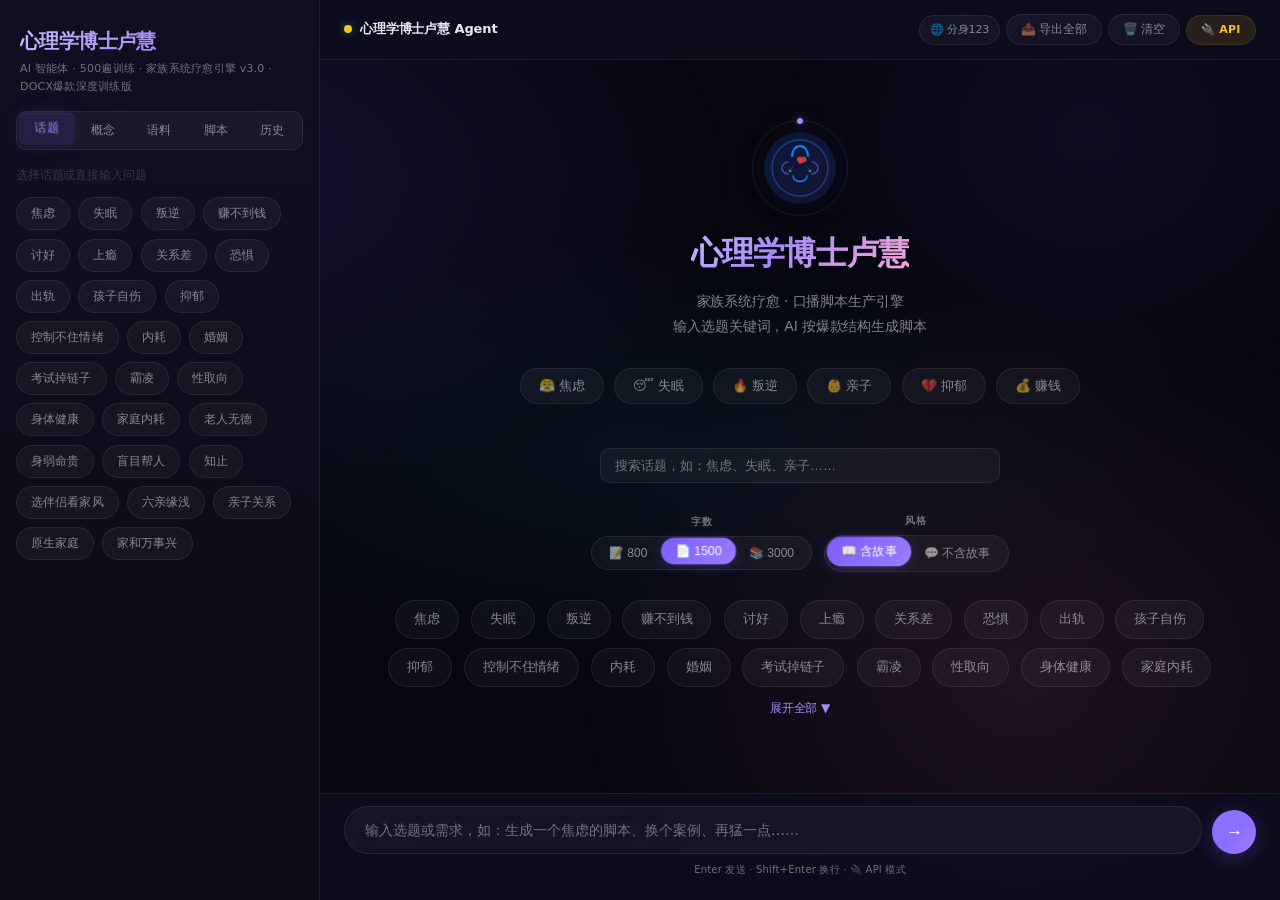
==== index.html @ 66c43bc2 "部署：心理学博士卢慧 AI 智能体网页" ====
<!DOCTYPE html>
<html lang="zh-CN">
<head>
<meta charset="UTF-8">
<meta name="viewport" content="width=device-width, initial-scale=1.0">
<title>心理学博士卢慧 · AI 智能体</title>
<style>

  /* ===== Glassmorphism Dark Theme ===== */
  :root{
    --bg:#06060f;
    --surface:rgba(14,14,28,.75);
    --surface2:rgba(20,20,40,.6);
    --surface3:rgba(30,30,55,.5);
    --elevated:rgba(18,18,36,.85);
    --glass:rgba(255,255,255,.04);
    --glass2:rgba(255,255,255,.06);
    --glass-border:rgba(255,255,255,.08);
    --glass-border2:rgba(255,255,255,.12);
    --separator:rgba(255,255,255,.06);
    --border:var(--glass-border);
    --text:#e8e8f0;
    --text-secondary:rgba(232,232,240,.55);
    --text-tertiary:rgba(232,232,240,.45);
    --text-dim:rgba(232,232,240,.18);
    --accent:#7c5cfc;
    --accent2:#a78bfa;
    --accent-hover:#9b7eff;
    --accent-soft:rgba(124,92,252,.12);
    --accent-glow:rgba(124,92,252,.25);
    --pink:#f472b6;
    --pink-soft:rgba(244,114,182,.12);
    --green:#34d399;
    --green-soft:rgba(52,211,153,.12);
    --red:#f87171;
    --red-soft:rgba(248,113,113,.12);
    --orange:#fbbf24;
    --orange-soft:rgba(251,191,36,.12);
    --cyan:#22d3ee;
    --cyan-soft:rgba(34,211,238,.12);
    --font:'Inter',-apple-system,BlinkMacSystemFont,'SF Pro Display','PingFang SC','Helvetica Neue',system-ui,sans-serif;
    --font-mono:'SF Mono','JetBrains Mono','Fira Code',monospace;
    --radius-xs:6px;
    --radius-sm:10px;
    --radius-md:14px;
    --radius-lg:20px;
    --radius-xl:28px;
    --radius-pill:980px;
    --blur:blur(24px) saturate(160%);
    --blur2:blur(40px) saturate(200%);
    --spring:cubic-bezier(.25,.46,.45,.94);
    --spring-bouncy:cubic-bezier(.175,.885,.32,1.275);
    --ease-out:cubic-bezier(.16,1,.3,1);
  }
  *{margin:0;padding:0;box-sizing:border-box}
  html,body{height:100%;overflow:hidden}
  body{
    background:var(--bg);color:var(--text);font-family:var(--font);
    font-size:15px;line-height:1.6;
    -webkit-font-smoothing:antialiased;-moz-osx-font-smoothing:grayscale;
    letter-spacing:-.01em;
    /* [修复] body 作为 flex 容器，sidebar 和 .app 并排 */
    display:flex;
  }
  /* Animated gradient background */
  body::before{
    content:'';position:fixed;inset:0;z-index:0;pointer-events:none;
    background:
      radial-gradient(ellipse 60% 50% at 15% 20%,rgba(124,92,252,.15) 0%,transparent 70%),
      radial-gradient(ellipse 50% 60% at 80% 75%,rgba(244,114,182,.1) 0%,transparent 70%),
      radial-gradient(ellipse 70% 40% at 50% 50%,rgba(34,211,238,.06) 0%,transparent 60%),
      radial-gradient(ellipse 40% 50% at 85% 15%,rgba(124,92,252,.08) 0%,transparent 60%);
    animation:bgShift 20s ease-in-out infinite alternate;
    will-change:filter,opacity;
  }
  @keyframes bgShift{0%{opacity:1;filter:hue-rotate(0deg)}50%{opacity:.8;filter:hue-rotate(15deg)}100%{opacity:1;filter:hue-rotate(-10deg)}}
  @media(prefers-reduced-motion:reduce){
    body::before{animation:none!important;opacity:1!important;filter:none!important}
    .brand-ring{animation:none!important}
    .loading span{animation:none!important;opacity:.6!important}
    .typewriter-cursor{animation:none!important;opacity:1!important}
    .msg{animation:none!important}
    .chat-header .dot{animation:none!important}
    .send-btn.stop{animation:none!important}
  }

  .app{flex:1;display:flex;flex-direction:column;height:100vh;height:100dvh;position:relative;z-index:1;min-width:0}

  /* Sidebar */
  .sidebar{
    width:320px;background:rgba(14,14,28,.95);
    -webkit-backdrop-filter:blur(12px);backdrop-filter:blur(12px);
    border-right:1px solid var(--glass-border);
    display:flex;flex-direction:column;flex-shrink:0;position:relative;
  }
  .sidebar::after{content:'';position:absolute;inset:0;pointer-events:none;background:linear-gradient(180deg,rgba(124,92,252,.03) 0%,transparent 40%)}
  .sidebar-header{padding:28px 20px 16px;position:relative;z-index:1}
  .sidebar-header h1{
    font-size:20px;font-weight:700;letter-spacing:-.03em;line-height:1.3;
    background:linear-gradient(135deg,#c4b5fd 0%,#a78bfa 50%,#f9a8d4 100%);
    -webkit-background-clip:text;-webkit-text-fill-color:transparent;background-clip:text;
  }
  .sidebar-header .ver{font-size:11px;color:var(--text-tertiary);margin-top:6px;font-weight:400;letter-spacing:.02em}

  .sidebar-tabs{
    display:flex;margin:0 16px 16px;background:var(--glass);border:1px solid var(--glass-border);
    border-radius:var(--radius-sm);padding:3px;gap:2px;position:relative;z-index:1;
  }
  .sidebar-tab{
    flex:1;padding:7px 0;text-align:center;font-size:12px;font-weight:500;
    color:var(--text-secondary);cursor:pointer;border-radius:var(--radius-xs);
    transition:all .25s var(--ease-out);border:none;background:transparent;
    position:relative;letter-spacing:.01em;
  }
  .sidebar-tab:hover{color:var(--text);background:var(--glass2)}
  .sidebar-tab.active{background:var(--accent-soft);color:var(--accent2);box-shadow:0 0 20px rgba(124,92,252,.1),inset 0 0 0 1px rgba(124,92,252,.15)}

  .sidebar-content{flex:1;overflow-y:auto;min-height:0;padding:0 16px 16px;position:relative;z-index:1;-webkit-overflow-scrolling:touch}
  .sidebar-panel{display:none}.sidebar-panel.active{display:block;animation:fadeIn .3s var(--ease-out)}
  @keyframes fadeIn{from{opacity:0;transform:translateY(6px)}to{opacity:1;transform:translateY(0)}}

  .topic-grid{display:flex;flex-wrap:wrap;gap:8px;margin-bottom:16px}
  .topic-chip{
    background:var(--glass);border:1px solid var(--glass-border);padding:6px 14px;
    border-radius:var(--radius-pill);font-size:12px;font-weight:500;color:var(--text-secondary);
    cursor:pointer;transition:all .25s var(--ease-out);letter-spacing:.01em;
  }
  .topic-chip:hover{background:var(--glass2);color:var(--text);border-color:var(--glass-border2);transform:translateY(-1px)}
  .topic-chip.active{background:var(--accent-soft);color:var(--accent2);border-color:rgba(124,92,252,.2);box-shadow:0 0 16px rgba(124,92,252,.1)}

  .concept-card{
    background:var(--glass);border:1px solid var(--glass-border);border-radius:var(--radius-md);
    padding:14px 16px;margin-bottom:8px;cursor:pointer;transition:all .25s var(--ease-out);
    position:relative;overflow:hidden;
  }
  .concept-card::before{content:'';position:absolute;inset:0;opacity:0;background:linear-gradient(135deg,var(--accent-soft) 0%,transparent 60%);transition:opacity .25s}
  .concept-card:hover{background:var(--glass2);border-color:var(--glass-border2);transform:translateY(-1px)}
  .concept-card:hover::before{opacity:1}
  .concept-card .cn{font-size:13px;font-weight:600;color:var(--text);margin-bottom:4px;position:relative}
  .concept-card .cd{font-size:12px;color:var(--text-secondary);line-height:1.6;position:relative}

  .phrase-group{margin-bottom:20px}
  .phrase-group-title{font-size:10px;font-weight:600;text-transform:uppercase;letter-spacing:1px;color:var(--text-tertiary);margin-bottom:10px;padding-left:2px}
  .phrase-item{font-size:13px;line-height:1.7;padding:8px 0;border-bottom:1px solid var(--separator);color:var(--text-secondary);cursor:pointer;transition:color .2s,padding-left .2s}
  .phrase-item:hover{color:var(--accent2);padding-left:4px}
  .phrase-item:last-child{border-bottom:none}

  .script-link{
    display:flex;align-items:center;justify-content:space-between;padding:12px 14px;
    background:var(--glass);border:1px solid var(--glass-border);border-radius:var(--radius-md);
    margin-bottom:6px;cursor:pointer;transition:all .25s var(--ease-out);
  }
  .script-link:hover{background:var(--glass2);border-color:var(--glass-border2);transform:translateX(2px)}
  .script-link .name{font-size:13px;font-weight:500;color:var(--text-secondary)}
  .script-link .tag{font-size:10px;font-weight:600;padding:3px 10px;border-radius:var(--radius-pill);background:var(--accent-soft);color:var(--accent2);letter-spacing:.02em}

  .chat-area{flex:1;display:flex;flex-direction:column;min-width:0;min-height:0;position:relative}

  .chat-header{
    padding:14px 24px;display:flex;align-items:center;justify-content:space-between;
    background:var(--surface);-webkit-backdrop-filter:var(--blur);backdrop-filter:var(--blur);
    border-bottom:1px solid var(--glass-border);z-index:10;position:relative;
  }
  .chat-header .status{display:flex;align-items:center;gap:8px}
  .chat-header .dot{width:8px;height:8px;border-radius:50%;background:var(--green);box-shadow:0 0 8px rgba(52,211,153,.5);animation:pulse 2s ease-in-out infinite}
  @keyframes pulse{0%,100%{opacity:1}50%{opacity:.5}}
  .chat-header .label{font-size:13px;font-weight:600;color:var(--text);letter-spacing:-.01em}

  .mode-tag{
    font-size:11px;font-weight:600;padding:5px 14px;border-radius:var(--radius-pill);
    background:var(--accent-soft);color:var(--accent2);cursor:pointer;
    transition:all .25s var(--ease-out);letter-spacing:.02em;border:1px solid rgba(124,92,252,.1);
  }
  .mode-tag:hover{background:rgba(124,92,252,.2);border-color:rgba(124,92,252,.2)}
  .mode-tag.api{background:var(--orange-soft);color:var(--orange);border-color:rgba(251,191,36,.1)}
  .mode-tag.free{background:var(--cyan-soft);color:var(--cyan);border-color:rgba(34,211,238,.1)}

  .chat-header button{background:var(--glass)!important;border:1px solid var(--glass-border)!important;color:var(--text-secondary)!important;padding:6px 14px!important;border-radius:var(--radius-pill)!important;font-size:12px!important;font-weight:500!important;cursor:pointer;transition:all .2s var(--ease-out)}
  .chat-header button:hover{background:var(--glass2)!important;border-color:var(--glass-border2)!important;color:var(--text)!important}

  .api-bar{display:none;padding:14px 24px;background:var(--elevated);-webkit-backdrop-filter:var(--blur);backdrop-filter:var(--blur);border-bottom:1px solid var(--glass-border);gap:12px;align-items:flex-end;flex-wrap:wrap;flex-shrink:0}
  .api-bar.show{display:flex;animation:slideDown .25s var(--ease-out)}
  @keyframes slideDown{from{opacity:0;transform:translateY(-8px)}to{opacity:1;transform:translateY(0)}}
  .api-field{display:flex;flex-direction:column;gap:4px}
  .api-field.wide{flex:1;min-width:200px}
  .api-field label{font-size:10px;font-weight:600;color:var(--text-tertiary);text-transform:uppercase;letter-spacing:.8px;padding-left:2px}
  .api-bar input,.api-bar select{background:var(--glass);border:1px solid var(--glass-border);border-radius:var(--radius-xs);padding:8px 12px;color:var(--text);font-size:12px;font-family:var(--font-mono);outline:none;transition:all .25s var(--ease-out)}
  .api-bar input:focus,.api-bar select:focus{border-color:var(--accent);box-shadow:0 0 0 3px var(--accent-soft),0 0 20px rgba(124,92,252,.08)}
  .api-bar select{font-family:var(--font);cursor:pointer}
  .api-bar .key-input{width:220px}
  .api-bar .model-input{width:150px}
  .api-reset-btn{background:var(--red-soft);border:1px solid rgba(248,113,113,.15);color:var(--red);padding:8px 14px;border-radius:var(--radius-xs);font-size:11px;font-weight:500;cursor:pointer;font-family:var(--font);transition:all .2s var(--ease-out);white-space:nowrap;align-self:flex-end}
  .api-reset-btn:hover{background:rgba(248,113,113,.2);border-color:rgba(248,113,113,.25)}

  .messages{flex:1;overflow-y:auto;min-height:0;padding:28px 24px;display:flex;flex-direction:column;gap:20px;scroll-behavior:smooth;-webkit-overflow-scrolling:touch;overscroll-behavior:contain}
  .msg{max-width:720px;animation:msgIn .4s var(--spring-bouncy)}
  .msg.user{align-self:flex-end}
  .msg.assistant{align-self:flex-start}
  .msg-bubble{padding:14px 18px;border-radius:var(--radius-lg);line-height:1.75;position:relative}
  .msg.user .msg-bubble{background:linear-gradient(135deg,var(--accent) 0%,#9b7eff 100%);color:#fff;font-size:14px;border-bottom-right-radius:var(--radius-xs);box-shadow:0 4px 24px rgba(124,92,252,.2)}
  .msg.assistant .msg-bubble{
    background:linear-gradient(135deg,rgba(20,20,40,.7) 0%,rgba(30,30,55,.5) 100%);
    -webkit-backdrop-filter:blur(16px) saturate(150%);backdrop-filter:blur(16px) saturate(150%);
    border:1px solid var(--glass-border);font-size:14px;white-space:pre-wrap;word-break:break-word;
    border-bottom-left-radius:var(--radius-xs);cursor:pointer;transition:all .2s var(--ease-out);
    box-shadow:0 2px 16px rgba(0,0,0,.15);
  }
  .msg.assistant .msg-bubble:hover{background:linear-gradient(135deg,rgba(25,25,50,.75) 0%,rgba(35,35,60,.55) 100%);border-color:var(--glass-border2);box-shadow:0 4px 24px rgba(0,0,0,.2)}
  .msg-label{font-size:11px;font-weight:600;margin-bottom:6px;letter-spacing:.02em}
  .msg.user .msg-label{text-align:right;color:var(--text-tertiary)}
  .msg.assistant .msg-label{background:linear-gradient(90deg,var(--accent2),var(--pink));-webkit-background-clip:text;-webkit-text-fill-color:transparent;background-clip:text}

  .welcome{flex:1;display:flex;flex-direction:column;align-items:center;justify-content:center;text-align:center;padding:40px;min-height:0}
  .welcome h2{font-size:32px;font-weight:700;letter-spacing:-.03em;margin-bottom:10px;background:linear-gradient(135deg,#c4b5fd 0%,#a78bfa 40%,#f9a8d4 100%);-webkit-background-clip:text;-webkit-text-fill-color:transparent;background-clip:text}
  .welcome p{color:var(--text-secondary);font-size:14px;margin-bottom:28px;max-width:420px;line-height:1.8}
  .welcome-hints{display:flex;flex-wrap:wrap;gap:10px;justify-content:center;margin-bottom:16px}
  .welcome-hint{background:var(--glass);border:1px solid var(--glass-border);padding:8px 18px;border-radius:var(--radius-pill);font-size:13px;font-weight:500;color:var(--text-secondary);cursor:pointer;transition:all .25s var(--ease-out);font-family:var(--font)}
  .welcome-hint:hover{background:var(--glass2);color:var(--text);transform:translateY(-2px) scale(1.02);border-color:var(--glass-border2);box-shadow:0 8px 24px rgba(0,0,0,.2)}

  .input-area{padding:12px 24px 20px;background:var(--surface);-webkit-backdrop-filter:var(--blur2);backdrop-filter:var(--blur2);border-top:1px solid var(--glass-border);position:relative}
  .input-wrapper{display:flex;gap:10px;align-items:flex-end}
  .input-wrapper textarea{flex:1;background:var(--glass);border:1px solid var(--glass-border);border-radius:var(--radius-xl);padding:12px 20px;color:var(--text);font-size:14px;font-family:var(--font);resize:none;min-height:46px;max-height:120px;line-height:1.6;outline:none;transition:all .25s var(--ease-out)}
  .input-wrapper textarea:focus{border-color:var(--accent);box-shadow:0 0 0 3px var(--accent-soft),0 0 30px rgba(124,92,252,.08);background:var(--glass2)}
  .input-wrapper textarea::placeholder{color:var(--text-tertiary)}

  .send-btn{background:linear-gradient(135deg,var(--accent) 0%,#9b7eff 100%);border:none;color:#fff;width:44px;height:44px;border-radius:50%;font-size:18px;font-weight:700;cursor:pointer;transition:all .25s var(--ease-out);flex-shrink:0;display:flex;align-items:center;justify-content:center;box-shadow:0 4px 20px rgba(124,92,252,.3);position:relative;overflow:hidden}
  .send-btn::before{content:'';position:absolute;inset:0;background:linear-gradient(135deg,rgba(255,255,255,.15) 0%,transparent 50%);border-radius:50%}
  .send-btn:hover{transform:scale(1.08);box-shadow:0 6px 28px rgba(124,92,252,.4)}
  .send-btn:active{transform:scale(.95)}
  .send-btn:disabled{opacity:.25;cursor:not-allowed;transform:none;box-shadow:none}
  .send-btn:focus-visible{outline:2px solid var(--accent2);outline-offset:3px}

  .input-hint{font-size:10px;color:var(--text-tertiary);margin-top:8px;text-align:center;font-weight:500;letter-spacing:.02em}
  .word-count{font-size:10px;color:var(--text-tertiary);margin-top:4px;text-align:right;font-weight:500;font-family:var(--font-mono);padding-right:4px}
  .word-count .target{color:var(--accent2)}

  .modal-overlay{position:fixed;inset:0;background:rgba(6,6,15,.6);-webkit-backdrop-filter:blur(8px);backdrop-filter:blur(8px);z-index:1000;display:none;align-items:center;justify-content:center}
  .modal-overlay.show{display:flex;animation:fadeIn .25s var(--ease-out)}
  .modal{position:relative;background:var(--elevated);-webkit-backdrop-filter:var(--blur2);backdrop-filter:var(--blur2);border:1px solid var(--glass-border);border-radius:var(--radius-lg);width:90%;max-width:680px;max-height:80vh;overflow-y:auto;padding:28px;animation:modalIn .35s var(--spring-bouncy);box-shadow:0 24px 80px rgba(0,0,0,.4)}
  .modal h3{font-size:18px;font-weight:700;margin-bottom:16px;background:linear-gradient(90deg,var(--text),var(--accent2));-webkit-background-clip:text;-webkit-text-fill-color:transparent;background-clip:text}
  .modal .content{font-size:14px;line-height:1.9;white-space:pre-wrap;word-break:break-word;color:var(--text-secondary)}
  .modal-close{position:absolute;top:12px;right:12px;background:var(--glass);border:1px solid var(--glass-border);color:var(--text-secondary);width:28px;height:28px;border-radius:50%;cursor:pointer;font-size:14px;display:flex;align-items:center;justify-content:center;transition:all .2s var(--ease-out);z-index:1}
  .modal-close:hover{background:var(--glass2);color:var(--text);border-color:var(--glass-border2)}

  .loading{display:flex;gap:6px;padding:10px 0;align-items:center;justify-content:center}
  .loading span{width:6px;height:6px;background:var(--accent2);border-radius:50%;animation:loadingPulse 1.4s ease-in-out infinite;box-shadow:0 0 8px rgba(167,139,250,.4)}
  .loading span:nth-child(2){animation-delay:.16s}
  .loading span:nth-child(3){animation-delay:.32s}

  @keyframes loadingPulse{0%,80%,100%{opacity:.3;transform:scale(.8)}40%{opacity:1;transform:scale(1.1)}}
  @keyframes msgIn{from{opacity:0;transform:translateY(14px) scale(.97)}to{opacity:1;transform:translateY(0) scale(1)}}
  @keyframes modalIn{from{opacity:0;transform:scale(.94) translateY(16px)}to{opacity:1;transform:scale(1) translateY(0)}}

  ::-webkit-scrollbar{width:5px}::-webkit-scrollbar-track{background:transparent}::-webkit-scrollbar-thumb{background:rgba(255,255,255,.08);border-radius:4px}::-webkit-scrollbar-thumb:hover{background:rgba(255,255,255,.14)}
  *{scrollbar-width:thin;scrollbar-color:rgba(255,255,255,.08) transparent}

  .mobile-toggle{display:none;position:fixed;top:12px;left:12px;z-index:200;background:var(--surface);-webkit-backdrop-filter:var(--blur);backdrop-filter:var(--blur);border:1px solid var(--glass-border);border-radius:var(--radius-sm);padding:8px 12px;color:var(--text);font-size:16px;cursor:pointer;transition:all .2s var(--ease-out)}
  .mobile-toggle:hover{background:var(--glass2)}

  .sidebar-backdrop{display:none;position:fixed;inset:0;background:rgba(6,6,15,.5);-webkit-backdrop-filter:blur(6px);backdrop-filter:blur(6px);z-index:99;opacity:0;transition:opacity .3s var(--ease-out)}
  .sidebar-backdrop.show{display:block;opacity:1}

  .typewriter-cursor{display:inline-block;width:2px;height:1.1em;background:var(--accent2);margin-left:2px;vertical-align:text-bottom;animation:cursorBlink .8s step-end infinite;box-shadow:0 0 6px rgba(167,139,250,.5)}
  @keyframes cursorBlink{0%,100%{opacity:1}50%{opacity:.2}}

  .send-btn.stop{background:linear-gradient(135deg,var(--red) 0%,#fb7185 100%);box-shadow:0 4px 20px rgba(248,113,113,.3);animation:stopPulse 2s ease-in-out infinite}
  .send-btn.stop:hover{box-shadow:0 6px 28px rgba(248,113,113,.4)}
  @keyframes stopPulse{0%,100%{box-shadow:0 0 0 0 rgba(248,113,113,.3)}50%{box-shadow:0 0 0 10px rgba(248,113,113,0)}}

  .brand-logo{position:relative;width:80px;height:80px;margin-bottom:20px}
  .brand-logo svg{width:80px;height:80px;filter:drop-shadow(0 0 20px rgba(124,92,252,.2))}
  .brand-ring{position:absolute;inset:-8px;border:1.5px solid var(--glass-border);border-radius:50%;animation:brandSpin 25s linear infinite}
  .brand-ring::before{content:'';position:absolute;top:-3px;left:50%;width:6px;height:6px;background:var(--accent2);border-radius:50%;transform:translateX(-50%);box-shadow:0 0 10px rgba(167,139,250,.6)}
  @keyframes brandSpin{from{transform:rotate(0deg)}to{transform:rotate(360deg)}}

  .history-search{width:100%;background:var(--glass);border:1px solid var(--glass-border);color:var(--text);padding:9px 14px;border-radius:var(--radius-sm);font-size:12px;outline:none;margin-bottom:12px;font-family:var(--font);transition:all .25s var(--ease-out)}
  .history-search::placeholder{color:var(--text-tertiary)}
  .history-search:focus{border-color:var(--accent);box-shadow:0 0 0 3px var(--accent-soft)}
  .history-time-group{font-size:10px;font-weight:600;color:var(--text-tertiary);text-transform:uppercase;letter-spacing:.8px;padding:14px 0 6px}

  .header-export-btn{background:var(--glass)!important;border:1px solid var(--glass-border)!important;color:var(--text-secondary)!important;padding:5px 10px!important;border-radius:var(--radius-pill)!important;font-size:11px!important;font-weight:500!important;cursor:pointer;transition:all .2s var(--ease-out);white-space:nowrap}
  .header-export-btn:hover{background:var(--glass2)!important;border-color:var(--glass-border2)!important;color:var(--text)!important}
  @media(max-width:768px){
    .header-export-btn{padding:5px 8px!important;font-size:10px!important}
    .header-btn-text{display:none}
  }

  .msg-actions{display:flex;gap:6px;align-items:center;margin-top:6px}
  .msg-action-btn{background:var(--glass);border:1px solid var(--glass-border);color:var(--text-tertiary);padding:4px 10px;border-radius:var(--radius-pill);font-size:11px;cursor:pointer;transition:all .2s var(--ease-out);display:flex;align-items:center;gap:3px}
  .msg-action-btn:hover{background:var(--glass2);color:var(--text-secondary);border-color:var(--glass-border2)}
  .msg-action-btn.faved{color:var(--orange);border-color:rgba(251,191,36,.15);background:var(--orange-soft)}
  .export-dropdown{position:absolute;bottom:100%;right:0;background:var(--elevated);border:1px solid var(--glass-border);border-radius:var(--radius-md);padding:4px;min-width:150px;z-index:100;box-shadow:0 12px 40px rgba(0,0,0,.4);-webkit-backdrop-filter:var(--blur);backdrop-filter:var(--blur)}
  .export-option{display:block;width:100%;text-align:left;background:none;border:none;color:var(--text-secondary);padding:8px 12px;border-radius:var(--radius-xs);font-size:12px;cursor:pointer;transition:all .15s}
  .export-option:hover{background:var(--glass2);color:var(--text)}
  .export-wrapper{position:relative;display:inline-block}

  .guidance-bar{display:none;align-items:center;gap:6px;padding:8px 16px;flex-wrap:wrap}
  .guidance-bar.show{display:flex;animation:fadeIn .3s var(--ease-out)}
  .guidance-bar .hint{font-size:11px;color:var(--text-tertiary);margin-right:4px}
  .guidance-btn{background:var(--glass);border:1px solid var(--glass-border);color:var(--text-secondary);padding:5px 12px;border-radius:var(--radius-pill);font-size:12px;cursor:pointer;transition:all .25s var(--ease-out);white-space:nowrap}
  .guidance-btn:hover{background:var(--accent-soft);color:var(--accent2);border-color:rgba(124,92,252,.2)}
  .guidance-tip{background:var(--accent-soft);border:1px solid rgba(124,92,252,.15);color:var(--accent2);padding:8px 14px;border-radius:var(--radius-sm);font-size:12px;margin:0 16px 4px;display:none;align-items:center;gap:6px}
  .guidance-tip.show{display:flex;animation:fadeIn .3s var(--ease-out)}
  .guidance-tip .dismiss{margin-left:auto;cursor:pointer;opacity:.5;transition:opacity .2s}
  .guidance-tip .dismiss:hover{opacity:1}

  .welcome-topics{display:flex;gap:10px 12px;flex-wrap:wrap;padding:8px 0;max-height:120px;overflow:hidden;transition:max-height .3s var(--spring);justify-content:center}
  .welcome-topics.expanded{max-height:600px}
  .welcome-toggle{display:block;background:none;border:none;color:var(--accent2);font-size:12px;cursor:pointer;padding:6px 0;width:100%;text-align:center;transition:color .2s}
  .welcome-toggle:hover{color:var(--accent-hover)}
  .welcome-topic-pill{background:var(--glass);border:1px solid var(--glass-border);color:var(--text-secondary);padding:8px 18px;border-radius:var(--radius-pill);font-size:13px;cursor:pointer;transition:all .25s var(--ease-out);white-space:nowrap;flex-shrink:0}
  .welcome-topic-pill:hover{background:var(--accent-soft);color:var(--accent2);border-color:rgba(124,92,252,.15);transform:translateY(-1px)}
  .welcome-search{background:var(--glass);border:1px solid var(--glass-border);color:var(--text);padding:9px 14px;border-radius:var(--radius-sm);font-size:13px;width:100%;outline:none;margin-bottom:10px;transition:all .25s var(--ease-out)}
  .welcome-search::placeholder{color:var(--text-tertiary)}
  .welcome-search:focus{border-color:var(--accent);box-shadow:0 0 0 3px var(--accent-soft);background:var(--glass2)}
  .welcome-search-wrap{width:100%;max-width:400px;margin-top:8px;margin-bottom:20px}
  .welcome-desc{color:var(--text-secondary);font-size:14px;margin-bottom:24px;max-width:420px;line-height:1.8}

  .toast{position:fixed;bottom:80px;left:50%;transform:translateX(-50%);background:var(--elevated);border:1px solid var(--glass-border);color:var(--text);padding:10px 22px;border-radius:var(--radius-pill);font-size:13px;font-weight:500;z-index:9999;box-shadow:0 12px 40px rgba(0,0,0,.4);-webkit-backdrop-filter:var(--blur);backdrop-filter:var(--blur);animation:toastIn .3s var(--spring-bouncy),toastOut .3s var(--ease-out) 2.2s forwards}
  @keyframes toastIn{from{opacity:0;transform:translateX(-50%) translateY(12px) scale(.95)}to{opacity:1;transform:translateX(-50%) translateY(0) scale(1)}}
  @keyframes toastOut{to{opacity:0;transform:translateX(-50%) translateY(12px) scale(.95)}}

  .api-error-hint{background:var(--red-soft);border:1px solid rgba(248,113,113,.15);color:var(--red);padding:8px 12px;border-radius:var(--radius-sm);font-size:12px;margin:4px 0}

  .config-row{display:flex;gap:12px;align-items:center;margin-bottom:20px;flex-wrap:wrap;justify-content:center}
  .pill-group{display:flex;gap:0;background:var(--glass);border:1px solid var(--glass-border);border-radius:var(--radius-pill);padding:3px}
  .pill-group .pill{padding:6px 14px;text-align:center;font-size:12px;font-weight:500;color:var(--text-secondary);cursor:pointer;border-radius:var(--radius-pill);transition:all .25s var(--ease-out);border:none;background:transparent;white-space:nowrap}
  .pill-group .pill:hover{color:var(--text)}
  .pill-group .pill.active{background:linear-gradient(135deg,var(--accent) 0%,#9b7eff 100%);color:#fff;box-shadow:0 2px 12px rgba(124,92,252,.25)}
  .config-label{font-size:10px;font-weight:600;color:var(--text-tertiary);text-transform:uppercase;letter-spacing:.8px;margin-bottom:2px;text-align:center}
  .config-group{display:flex;flex-direction:column;gap:4px;align-items:center}

  .history-filter{display:flex;gap:4px;margin-bottom:12px}
  .history-filter-btn{flex:1;padding:7px;text-align:center;font-size:12px;font-weight:500;color:var(--text-secondary);cursor:pointer;border-radius:var(--radius-xs);transition:all .2s var(--ease-out);background:transparent;border:none}
  .history-filter-btn:hover{color:var(--text);background:var(--glass)}
  .history-filter-btn.active{background:var(--accent-soft);color:var(--accent2)}
  .history-item{padding:10px 12px;border-radius:var(--radius-sm);cursor:pointer;transition:all .2s var(--ease-out);border-bottom:1px solid var(--separator);position:relative}
  .history-item:hover{background:var(--glass)}
  .history-item .hi-topic{font-size:13px;font-weight:600;color:var(--text);margin-bottom:2px}
  .history-item .hi-preview{font-size:11px;color:var(--text-secondary);line-height:1.4;display:-webkit-box;-webkit-line-clamp:2;-webkit-box-orient:vertical;overflow:hidden}
  .history-item .hi-time{font-size:10px;color:var(--text-tertiary);margin-top:4px}
  .history-item .hi-actions{position:absolute;top:8px;right:8px;display:flex;gap:4px}
  .history-empty{text-align:center;padding:40px 20px;color:var(--text-tertiary);font-size:13px}
  .history-empty::before{content:'📭';display:block;font-size:32px;margin-bottom:8px}
  .key-masked{font-family:var(--font-mono);letter-spacing:2px;opacity:.6;color:var(--text-tertiary)!important}
  .hi-action{background:var(--glass);border:1px solid var(--glass-border);cursor:pointer;font-size:12px;padding:3px 6px;border-radius:4px;transition:all .15s;opacity:.7;color:var(--text-secondary)}
  .hi-action:hover{opacity:1;background:var(--glass2);color:var(--text)}
  .key-clear-btn{background:none;border:1px solid var(--glass-border);color:var(--text-secondary);padding:4px 8px;border-radius:var(--radius-xs);font-size:11px;cursor:pointer;margin-left:4px;transition:all .2s}
  .key-clear-btn:hover{border-color:var(--red);color:var(--red)}

  .length-selector,.style-selector{display:flex;gap:0;background:var(--glass);border:1px solid var(--glass-border);border-radius:var(--radius-sm);padding:2px;margin-bottom:16px;width:fit-content}
  .length-opt{padding:6px 16px;text-align:center;font-size:12px;font-weight:500;color:var(--text-secondary);cursor:pointer;border-radius:var(--radius-xs);transition:all .2s var(--ease-out);border:none;background:transparent}
  .length-opt:hover{color:var(--text)}
  .length-opt.active{background:var(--accent-soft);color:var(--accent2);box-shadow:inset 0 0 0 1px rgba(124,92,252,.15)}

  @media(max-width:480px){
    .sidebar{width:100%}.app{width:100%}.api-bar{flex-direction:column}.api-field.wide{min-width:100%}.api-bar input{max-width:100%}
    .welcome h2{font-size:26px}.welcome-hints{gap:6px}.welcome-hint{padding:6px 12px;font-size:12px}.welcome-topic-pill{padding:6px 14px;font-size:11px}.welcome-topics{gap:8px 10px}
    .msg-bubble{padding:10px 14px;font-size:13px}.messages{padding:16px}.input-area{padding:8px 16px 12px}.word-count{font-size:9px}
    .chat-header{flex-wrap:wrap;gap:6px}.chat-header>div:last-child{flex-wrap:wrap;justify-content:flex-end}
  }
  @media(max-width:768px){
    body{display:block} /* [修复] 移动端取消 flex，sidebar 改为 fixed 定位 */
    .app{width:100%}
    .sidebar{position:fixed;left:0;top:0;height:100vh;z-index:100;transform:translateX(-100%);transition:transform .35s var(--ease-out);width:300px;box-shadow:8px 0 40px rgba(0,0,0,.5)}
    .sidebar.open{transform:translateX(0)}
    .mobile-toggle{display:flex;align-items:center;justify-content:center}
    .chat-header{padding-left:52px}.brand-logo{width:64px;height:64px}
  }
  ::selection{background:var(--accent-soft);color:var(--accent2)}

  /* ===== 统一按钮交互动画 ===== */
  @keyframes btnPress{
    0%{transform:scale(1)}
    40%{transform:scale(.92)}
    70%{transform:scale(1.04)}
    100%{transform:scale(1)}
  }
  @keyframes btnHoverIn{
    from{transform:translateY(0) scale(1)}
    to{transform:translateY(-2px) scale(1.03)}
  }
  @keyframes chipPress{
    0%{transform:scale(1)}
    50%{transform:scale(.93)}
    100%{transform:scale(1)}
  }

  /* 所有可点击元素统一按压缩放 */
  .welcome-hint,
  .welcome-topic-pill,
  .topic-chip,
  .pill-group .pill,
  .guidance-btn,
  .sidebar-tab,
  .msg-action-btn,
  .header-export-btn,
  .mode-tag,
  .history-filter-btn,
  .script-link,
  .concept-card,
  .phrase-item,
  .hi-action,
  .api-reset-btn,
  .key-clear-btn{
    transition:all .3s cubic-bezier(.175,.885,.32,1.275)!important;
    will-change:transform;
  }
  .welcome-hint:active,
  .welcome-topic-pill:active,
  .topic-chip:active,
  .pill-group .pill:active,
  .guidance-btn:active,
  .sidebar-tab:active,
  .msg-action-btn:active,
  .header-export-btn:active,
  .mode-tag:active,
  .history-filter-btn:active,
  .script-link:active,
  .concept-card:active,
  .phrase-item:active,
  .hi-action:active,
  .api-reset-btn:active,
  .key-clear-btn:active{
    animation:chipPress .35s cubic-bezier(.175,.885,.32,1.275);
  }

  /* hover 上浮 + 微缩放 */
  .topic-chip:hover{transform:translateY(-2px) scale(1.03)!important;box-shadow:0 4px 16px rgba(0,0,0,.15)}
  .pill-group .pill:hover{transform:scale(1.05)}
  .sidebar-tab:hover{transform:translateY(-1px)}
  .sidebar-tab:active{transform:scale(.95)}
  .guidance-btn:hover{transform:translateY(-2px) scale(1.03)!important;box-shadow:0 4px 16px rgba(0,0,0,.12)}
  .msg-action-btn:hover{transform:translateY(-1px) scale(1.04)}
  .header-export-btn:hover{transform:translateY(-1px) scale(1.04)}
  .mode-tag:hover{transform:translateY(-1px) scale(1.04)}
  .history-filter-btn:hover{transform:scale(1.03)}
  .script-link:hover{transform:translateX(3px) scale(1.01)!important}
  .concept-card:hover{transform:translateY(-2px) scale(1.01)!important}
  .phrase-item:hover{transform:translateX(4px)}
  .hi-action:hover{transform:scale(1.15)}
  .api-reset-btn:hover{transform:translateY(-1px) scale(1.03)}
  .key-clear-btn:hover{transform:scale(1.08)}

  /* sidebar-tab 选中态弹入 */
  .sidebar-tab.active{animation:btnHoverIn .35s cubic-bezier(.175,.885,.32,1.275) forwards}

  /* pill-group 选中态弹入 */
  .pill-group .pill.active{animation:btnHoverIn .35s cubic-bezier(.175,.885,.32,1.275) forwards}

  /* 发送按钮增强 */
  .send-btn{transition:all .3s cubic-bezier(.175,.885,.32,1.275)!important}
  .send-btn:active{animation:chipPress .3s cubic-bezier(.175,.885,.32,1.275)}

</style>
</head>
<body>
<div class="mobile-toggle" onclick="toggleSidebar()" aria-label="打开菜单" role="button" tabindex="0">☰</div>
<div class="sidebar-backdrop" id="sidebarBackdrop" onclick="closeSidebar()"></div>
<!-- [修复] sidebar 移到 .app 外部，避免被 .app 的 z-index:1 压在 backdrop(z-index:99) 下面 -->
<aside class="sidebar" id="sidebar" role="complementary" aria-label="侧边栏">
  <div class="sidebar-header">
    <h1>心理学博士卢慧</h1>
    <div class="ver">AI 智能体 · 500遍训练 · 家族系统疗愈引擎 v3.0 · DOCX爆款深度训练版</div>
  </div>
  <div class="sidebar-tabs" role="tablist" aria-label="侧边栏标签">
    <button class="sidebar-tab active" data-panel="topics" onclick="switchPanel(this)" role="tab" aria-selected="true" aria-controls="panel-topics">话题</button>
    <button class="sidebar-tab" data-panel="concepts" onclick="switchPanel(this)" role="tab" aria-selected="false" aria-controls="panel-concepts">概念</button>
    <button class="sidebar-tab" data-panel="phrases" onclick="switchPanel(this)" role="tab" aria-selected="false" aria-controls="panel-phrases">语料</button>
    <button class="sidebar-tab" data-panel="scripts" onclick="switchPanel(this)" role="tab" aria-selected="false" aria-controls="panel-scripts">脚本</button>
    <button class="sidebar-tab" data-panel="history" onclick="switchPanel(this)" role="tab" aria-selected="false" aria-controls="panel-history">历史</button>
  </div>
  <div class="sidebar-content">
    <div class="sidebar-panel active" id="panel-topics" role="tabpanel" aria-label="话题">
      <p style="font-size:12px;color:var(--text-dim);margin-bottom:12px">选择话题或直接输入问题</p>
      <div class="topic-grid" id="topicGrid"></div>
    </div>
    <div class="sidebar-panel" id="panel-concepts" role="tabpanel" aria-label="概念"><div id="conceptList"></div></div>
    <div class="sidebar-panel" id="panel-phrases" role="tabpanel" aria-label="语料"><div id="phraseBank"></div></div>
    <div class="sidebar-panel" id="panel-scripts" role="tabpanel" aria-label="脚本"><div id="scriptList"></div></div>
    <div class="sidebar-panel" id="panel-history" role="tabpanel" aria-label="历史记录">
      <input type="text" class="history-search" id="historySearch" placeholder="🔍 搜索历史记录…" oninput="filterHistorySearch(this.value)" aria-label="搜索历史记录" />
      <div class="history-filter" role="group" aria-label="历史筛选">
        <button class="history-filter-btn active" onclick="filterHistory('all',this)" role="button">全部</button>
        <button class="history-filter-btn" onclick="filterHistory('fav',this)" role="button">⭐ 收藏</button>
      </div>
      <div id="historyList"></div>
    </div>
  </div>
</aside>
<div class="app">
<main class="chat-area" role="main">
  <div class="chat-header" role="banner">
    <div class="status"><div class="dot" id="statusDot" style="background:var(--orange)"></div><div class="label">心理学博士卢慧 Agent</div></div>
    <div style="display:flex;gap:6px;align-items:center"><a href="https://ip.fenshen123.com/#/home" target="_blank" rel="noopener noreferrer" class="header-export-btn" style="text-decoration:none;display:flex;align-items:center;gap:3px" title="前往分身123">🌐 <span class="header-btn-text">分身123</span></a><button class="header-export-btn" onclick="exportAllChat()" aria-label="导出全部对话" title="导出全部对话">📤 <span class="header-btn-text">导出全部</span></button><button class="header-export-btn" onclick="clearChat()" aria-label="清空对话" title="清空对话">🗑️ <span class="header-btn-text">清空</span></button><div class="mode-tag api" id="modeTag" onclick="toggleApiBar()" style="cursor:pointer">🔌 API</div></div>
  </div>
  <div class="api-bar" id="apiBar">
    <div class="api-field">
      <label>供应商</label>
      <select id="apiPreset" onchange="applyPreset()">
        <option value="bltcy" selected>默认 (GPT-5.4)</option>
        <option value="zhipu">智谱 GLM</option>
        <option value="openai">OpenAI</option>
        <option value="deepseek">DeepSeek</option>
        <option value="moonshot">Moonshot (Kimi)</option>
        <option value="qwen">通义千问</option>
        <option value="ollama">本地 Ollama</option>
        <option value="custom">自定义</option>
      </select>
    </div>
    <div class="api-field">
      <label>API Key</label>
      <input type="password" class="key-input" id="apiKey" placeholder="粘贴你的 Key" />
    </div>
    <div class="api-field wide">
      <label>API 地址</label>
      <input type="text" id="apiBase" placeholder="https://api.bltcy.ai/v1" value="https://api.bltcy.ai/v1" />
    </div>
    <div class="api-field">
      <label>模型</label>
      <input type="text" class="model-input" id="modelSelect" placeholder="gpt-5.4" value="gpt-5.4" />
    </div>
    <button class="api-reset-btn" onclick="clearAllSettings()" aria-label="清除所有已保存设置">🗑️ 重置</button>
  </div>
  <div class="messages" id="messages" role="log" aria-label="对话消息" aria-live="polite">
    <div class="welcome" id="welcome">
      <div class="brand-logo" aria-hidden="true">
        <div class="brand-ring"></div>
        <svg viewBox="0 0 80 80" fill="none" xmlns="http://www.w3.org/2000/svg">
          <defs><linearGradient id="brandGrad" x1="0" y1="0" x2="80" y2="80" gradientUnits="userSpaceOnUse"><stop offset="0%" stop-color="#0a84ff"/><stop offset="100%" stop-color="#5e5ce6"/></linearGradient></defs>
          <circle cx="40" cy="40" r="36" fill="url(#brandGrad)" opacity=".15"/>
          <circle cx="40" cy="40" r="28" stroke="url(#brandGrad)" stroke-width="1.5" fill="none" opacity=".4"/>
          <path d="M32 28c0-5.5 3.6-10 8-10s8 4.5 8 10" stroke="#0a84ff" stroke-width="2" stroke-linecap="round" fill="none"/>
          <path d="M28 34c-3 0-6 2.5-6 6s3 6 6 6" stroke="#5e5ce6" stroke-width="1.5" stroke-linecap="round" fill="none" opacity=".7"/>
          <path d="M52 34c3 0 6 2.5 6 6s-3 6-6 6" stroke="#5e5ce6" stroke-width="1.5" stroke-linecap="round" fill="none" opacity=".7"/>
          <path d="M33 48c0 3 3.1 5.5 7 5.5s7-2.5 7-5.5" stroke="#0a84ff" stroke-width="1.5" stroke-linecap="round" fill="none"/>
          <path d="M40 36l-2.5-2.5a3 3 0 014.2-4.2L40 31l1.8-1.8a3 3 0 014.2 4.2L40 36z" fill="#ff453a" opacity=".8"/>
          <line x1="34" y1="38" x2="30" y2="42" stroke="#0a84ff" stroke-width="1" opacity=".4"/>
          <line x1="46" y1="38" x2="50" y2="42" stroke="#0a84ff" stroke-width="1" opacity=".4"/>
          <circle cx="30" cy="43" r="1.5" fill="#30d158" opacity=".6"/>
          <circle cx="50" cy="43" r="1.5" fill="#30d158" opacity=".6"/>
        </svg>
      </div>
      <h2>心理学博士卢慧</h2>
      <p class="welcome-desc">家族系统疗愈 · 口播脚本生产引擎<br>输入选题关键词，AI 按爆款结构生成脚本</p>
      <div class="welcome-hints">
        <button class="welcome-hint" onclick="quickAsk('焦虑')">😤 焦虑</button>
        <button class="welcome-hint" onclick="quickAsk('失眠')">😴 失眠</button>
        <button class="welcome-hint" onclick="quickAsk('叛逆')">🔥 叛逆</button>
        <button class="welcome-hint" onclick="quickAsk('亲子关系')">👶 亲子</button>
        <button class="welcome-hint" onclick="quickAsk('抑郁')">💔 抑郁</button>
        <button class="welcome-hint" onclick="quickAsk('赚不到钱')">💰 赚钱</button>
      </div>
      <div id="recentTopics" style="display:flex;flex-direction:column;flex-wrap:wrap;gap:10px;margin-bottom:20px;justify-content:center;align-items:center"></div>
      <div class="welcome-search-wrap">
        <input type="text" class="welcome-search" id="topicSearch" placeholder="搜索话题，如：焦虑、失眠、亲子……" oninput="filterTopics(this.value)" />
      </div>
      <div class="config-row">
        <div class="config-group">
          <div class="config-label">字数</div>
          <div class="pill-group">
            <button class="pill" data-len="short" onclick="setLength('short')">📝 800</button>
            <button class="pill active" data-len="medium" onclick="setLength('medium')">📄 1500</button>
            <button class="pill" data-len="long" onclick="setLength('long')">📚 3000</button>
          </div>
        </div>
        <div class="config-group">
          <div class="config-label">风格</div>
          <div class="pill-group">
            <button class="pill active" data-style="story" onclick="setStyle('story')">📖 含故事</button>
            <button class="pill" data-style="nostory" onclick="setStyle('nostory')">💬 不含故事</button>
          </div>
        </div>
      </div>
      <div class="welcome-topics" id="welcomeTopics"></div>
    </div>
  </div>
  <div class="guidance-tip" id="guidanceTip">💡 生成脚本后可点这里换案例、调整风格等 <span class="dismiss" onclick="dismissGuidanceTip()">✕</span></div>
  <div class="guidance-bar" id="guidanceBar">
    <span class="hint">快捷操作：</span>
    <button class="guidance-btn" onclick="quickAsk('换个案例')">🔄 换案例</button>
    <button class="guidance-btn" onclick="quickAsk('再猛一点')">🔥 更猛</button>
    <button class="guidance-btn" onclick="quickAsk('温和一点')">🧘 温和</button>
    <button class="guidance-btn" onclick="quickAsk('换个角度')">📐 换角度</button>
    <button class="guidance-btn" onclick="quickAsk('短一点')">✂️ 精简</button>
    <button class="guidance-btn" onclick="quickAsk('长一点')">📖 展开</button>
  </div>
  <div class="input-area">
    <div class="input-wrapper">
      <textarea id="userInput" placeholder="输入选题或需求，如：生成一个焦虑的脚本、换个案例、再猛一点……" rows="1" aria-label="输入消息" onkeydown="if(event.key==='Enter'&&!event.shiftKey){event.preventDefault();sendMessage();}"></textarea>
      <button class="send-btn" id="sendBtn" onclick="handleSendOrStop()" aria-label="发送消息">→</button>
    </div>
    <div class="input-hint" id="inputHint">Enter 发送 · Shift+Enter 换行 · 🔌 API 模式</div>
    <div class="word-count" id="inputCount" style="text-align:right;margin-top:2px"></div>
  </div>
</main>
</div>

<div class="modal-overlay" id="scriptModal">
  <div class="modal">
    <button class="modal-close" onclick="closeModal()">✕</button>
    <h3 id="modalTitle"></h3>
    <div class="content" id="modalContent"></div>
  </div>
</div>

<script>
// ===== 数据层 + Prompt 架构 =====
// ===== part2_data.js（Issue #1 #2 #3 #9 #10 修复版） =====
// CASES 对象已删除；buildSystemPrompt 改为动态注入

const CASES_DNA = {
  anxiety: [
    { city:"广州", p:{g:"女",a:"32",j:"做会计的"},
      sx:["每天早上醒来心跳就特别快，什么事情都没有发生，就是慌，已经连续四五年了","晚上检查门锁检查五遍","担心老公出轨担心孩子出事坐立不安"],
      an:{who:"她外婆",what:"当年的老公在外面有别的女人，外婆一辈子没有安全感，每天在家里翻东西、查衣服、闻味道",emo:"恐惧"},
      tr:"她的妈妈承接了这个恐惧，从她记事起她妈每天晚上不睡觉，坐在客厅里等她爸回来。三代人，同一个恐惧。",
      rv:"你的焦虑根本不是你的，是那个数据库在运转。恐惧没有表达出来，压在了潜意识里面，传到了你身上。",
      ac:"在那个画面里面充分地表达了情绪", rs:"回去以后大概两周，早上的那种心跳加快没了", rs2:"她跟我说：老师，我活了32年，第一次知道那个恐惧不是我的。",
      sensory:["清晨醒来心跳加速的生理冲击","深夜客厅里一个人坐着等人的孤独感","翻箱倒柜查衣服闻味道的焦虑动作"],
      transitions:["从心跳加速的症状切入时，用'我一问才知道'式追问","从妈妈等爸爸的场景转到三代恐惧链条时用递进感叹","揭示后用'三代人同一个恐惧'做节奏锚点"],
      emotional_arc:{type:"slow_build",beats:[{position:"开场铺垫",emotion:"不安",intensity:3},{position:"症状展开",emotion:"紧张",intensity:5},{position:"祖先揭示",emotion:"震撼",intensity:8},{position:"金句收尾",emotion:"释然",intensity:9}]},
      hook_hint:"用'心跳加速'的生理感受开场，制造代入感，让观众先共鸣再揭秘",
      micro_insights:["恐惧没有表达出来就进入潜意识","三代人同一个恐惧不是巧合是数据在运转","活了32年才知道那个恐惧不是自己的"] },
    { city:"成都", p:{g:"男",a:"28",j:"做程序员的"},
      sx:["每次领导找他谈话他就腿软手抖","同事都说他做得好，但就是怕","那个怕是从骨头里来的控制不住"],
      an:{who:"他爷爷",what:"当年在单位里被冤枉受了很大的屈辱，那个时候不敢说话不敢抬头，一辈子活在恐惧里面",emo:"恐惧"},
      tr:"他的爸爸承接了这种恐惧，一辈子怕领导，领导一叫他就发抖。你看，三代人，同一个恐惧。爷爷不敢抬头，爸爸怕领导，孙子腿软手抖。那个恐惧像遗传密码一样精准地传了三代。",
      rv:"他不是他的恐惧，是他上一代的恐惧。他的爷爷在那个年代积攒的恐惧没有地方表达，压在了心里，进了潜意识数据库。",
      ac:"回到那个画面，把爷爷没有表达的恐惧表达出来", rs:"回去以后跟领导开会的时候发现腿不抖了", rs2:"他给我发信息说：老师，今天跟领导开了一个小时的会全程没有腿抖。",
      sensory:["领导办公室门前腿软的生理反应","爷爷当年低头不敢抬眼的画面感","恐惧从骨头里来的身体本体感"],
      transitions:["从腿软手抖的症状切入祖先时用追问式","三代人恐惧传递用'你看'做递进标记","揭示时用'不是他的恐惧'做转折锚点"],
      emotional_arc:{type:"escalating_revelation",beats:[{position:"开场",emotion:"困惑",intensity:3},{position:"症状描述",emotion:"同情",intensity:5},{position:"祖先追溯",emotion:"震撼",intensity:8},{position:"揭示",emotion:"顿悟",intensity:9}]},
      hook_hint:"用'怕领导'的职场共鸣切入，从具体症状引出深层恐惧",
      micro_insights:["不是他的恐惧是上一代的恐惧","恐惧像遗传密码一样精准传递","三代人同一个恐惧换了不同面孔"] },
    { city:"武汉", p:{g:"女",a:"40",j:"开超市的"},
      sx:["每天担心各种事情","担心老公出轨担心孩子出事担心超市倒闭","晚上必须把门检查五遍才能睡觉"],
      an:{who:"她奶奶",what:"在饥荒年代带着三个孩子逃难，路上丢了一个孩子再也没有找到",emo:"恐惧+愧疚"},
      tr:"她的妈妈从小活在恐惧里，总觉得随时会失去什么。四代人，同一个恐惧——怕失去。",
      rv:"你的焦虑是四代人积攒的恐惧。奶奶丢了孩子的恐惧，传给了妈妈，妈妈传给了你。",
      ac:"回溯到奶奶丢孩子的那个画面，把当年的恐惧和愧疚充分表达", rs:"回去以后检查门锁从五遍变成了一遍", rs2:"她说那种莫名的恐慌感减轻了。",
      sensory:["深夜反复检查门锁的强迫动作","饥荒年代逃难路上丢孩子的惨烈画面","四代人'怕失去'的集体焦虑氛围"],
      transitions:["从检查门锁的重复动作切入，暗示这不是习惯而是恐惧","从妈妈活在恐惧里过渡到奶奶的逃难经历用'原来'","揭示四代恐惧链条时用感叹句收束"],
      emotional_arc:{type:"slow_build",beats:[{position:"开场",emotion:"焦虑",intensity:4},{position:"症状展开",emotion:"不安",intensity:5},{position:"奶奶逃难",emotion:"悲痛",intensity:8},{position:"揭示",emotion:"释然",intensity:9}]},
      hook_hint:"用'检查门锁五遍'的具体行为开场，引发有类似习惯的观众共鸣",
      micro_insights:["四代人同一个恐惧怕失去","奶奶丢了孩子的恐惧传了四代","检查门锁不是习惯是恐惧在运转"] },
    { city:"长沙", p:{g:"女",a:"36",j:"做老师"},
      sx:["每次上课前都要去三次厕所","课还没开始心就跳得厉害","学生交头接耳就觉得自己讲得不好","连续三年每次考核前都想辞职"],
      an:{who:"她妈妈",what:"小时候被老师当众羞辱从那以后一辈子怕站在人前说话",emo:"恐惧+羞耻"},
      tr:"三代女人的恐惧——外婆怕被人看见，妈妈怕被批评，她怕站在讲台上。同一个恐惧，换了不同的面孔。",
      rv:"她的焦虑不是她的，是妈妈当年被羞辱的恐惧，在她的身体里面找出口。恐惧没有表达出来，压在了潜意识里面，传到了你身上。",
      ac:"回到妈妈被羞辱的那个画面，把当年的恐惧和委屈充分表达出来", rs:"回去以后上课不再提前去厕所了", rs2:"她说站上讲台的感觉从'上刑场'变成了'回家'。",
      sensory:["上课前反复跑厕所的紧张身体反应","被老师当众羞辱时脸发烫的灼热感","站上讲台腿发软的生理恐惧"],
      transitions:["从上课前跑厕所的习惯切入，用'我一问才知道'追问","从妈妈被羞辱到外婆怕被看见用递进句式","用'上刑场变回家'的反差做情绪转折点"],
      emotional_arc:{type:"escalating_revelation",beats:[{position:"开场",emotion:"紧张",intensity:4},{position:"症状展开",emotion:"焦虑",intensity:6},{position:"妈妈羞辱",emotion:"心疼",intensity:8},{position:"收尾",emotion:"温暖",intensity:9}]},
      hook_hint:"用'上课前跑三次厕所'的具象行为引发教师群体共鸣",
      micro_insights:["三代女人换了不同面孔同一个恐惧","她的焦虑不是她的","站上讲台从上刑场变回家"] },
    { city:"重庆", p:{g:"男",a:"35",j:"开出租车的"},
      sx:["开车时总觉得要出事","每天出门前反复检查刹车和轮胎","听到救护车声就手心出汗","不敢跑夜间单"],
      an:{who:"他的父亲",what:"年轻时出过一次严重的车祸，腿摔断了在家躺了一年",emo:"恐惧"},
      tr:"他的恐惧是父亲车祸的恐惧。父亲没说出来的话，全在儿子的身体里。",
      rv:"他的焦虑不是他的，是父亲积攒了二十年的恐惧。恐惧压在潜意识里传到了你身上。",
      ac:"回到父亲出车祸的那个画面，把当年的恐惧表达出来", rs:"回去以后开始跑夜间单了", rs2:"他说第一次晚上开车心里没有那种发毛的感觉了。",
      sensory:["反复检查刹车和轮胎的强迫行为","救护车声引发手心出汗的条件反射","父亲车祸后在家躺一年的虚弱画面"],
      transitions:["从开车时怕出事的症状切入，用具体行为展开","从父亲车祸经历过渡到代际传递用'原来'","用'第一次晚上开车不发毛'的转变做结果锚点"],
      emotional_arc:{type:"slow_build",beats:[{position:"开场",emotion:"不安",intensity:4},{position:"症状展开",emotion:"恐惧",intensity:6},{position:"父亲车祸",emotion:"震撼",intensity:8},{position:"收尾",emotion:"平静",intensity:8}]},
      hook_hint:"用'听到救护车声就手心出汗'的生理反应开场，制造画面感",
      micro_insights:["父亲没说出来的话全在儿子身体里","他的焦虑不是他的","二十年的恐惧压在潜意识里传到了你身上"] },
    { city:"北京", p:{g:"女",a:"25",j:"做媒体的"},
      sx:["每次发文章之前心慌到想吐","发完以后每隔五分钟看一遍数据","评论区有人骂她就失眠","已经连着换了三份工作都因为太紧张做不下去"],
      an:{who:"她妈妈",what:"一辈子活在别人的评价里特别在意亲戚邻居怎么说她",emo:"恐惧"},
      tr:"三代女人活在别人的目光里——外婆在意街坊的嘴，妈妈在意亲戚的话，她在意网友的评论。同一个恐惧。",
      rv:"你在意的不是评论，是那个从小被灌输的'不能让人看不起'的恐惧。",
      ac:"回到妈妈在意评价的那个画面释放恐惧", rs:"回去以后发了一篇文章没有反复看数据", rs2:"第一次觉得'有人骂我'不是世界末日。",
      sensory:["发文章前心慌想吐的生理反应","每隔五分钟刷新数据的强迫行为","评论区有人骂时失眠的夜晚"],
      transitions:["从发文章心慌的症状切入，用'每五分钟看数据'展开","从妈妈在意亲戚评价到网友评论用时代对比","揭示时用'你在意的不是评论'做转折"],
      emotional_arc:{type:"escalating_revelation",beats:[{position:"开场",emotion:"焦虑",intensity:4},{position:"症状展开",emotion:"紧张",intensity:6},{position:"祖先揭示",emotion:"心疼",intensity:8},{position:"收尾",emotion:"释然",intensity:9}]},
      hook_hint:"用'发文章前心慌到想吐'的互联网人共鸣切入",
      micro_insights:["三代女人活在别人的目光里同一个恐惧","你在意的不是评论是那个恐惧","从小被灌输的不能让人看不起"] },
  ],
  insomnia: [
    { city:"郑州", p:{g:"女",a:"60",j:"退休教师"},
      sx:["姥姥失眠，妈妈失眠，妈妈生的三个孩子都失眠","最小的孩子才四岁就失眠了","安眠药一把一把吃，给小孩儿都吃着"],
      an:{who:"姥姥的妹妹",what:"18岁谈恋爱，她妈妈坚决反对，最后这个女孩子直接喝了农药",emo:"愤怒+悲伤不能表达"},
      tr:"姥姥没办法表达，因为人间惨祸是自己家人。把所有的愤怒、痛苦全部压在心里。没有表达的愤怒，没有表达的痛苦，随着时间的推移，会把它慢慢的遗忘。遗忘不代表已经疗愈了，而是走出了时间之外，进入了潜意识。",
      rv:"凡是我们的祖先长辈压在潜意识里面，重大的创伤，重大的情绪，没有表达的就会压到他的后代身上。姥姥的这个创伤压到了女儿，还有下面的三个外孙的身上。",
      ac:"在那个痛苦的画面里面充分地去和解和表达了情绪大概一个多小时", rs:"当天晚上他们家里的三代人都准时睡觉了", rs2:"三代人的失眠，一个小时就解决了。",
      sensory:["安眠药一把一把吃的视觉冲击","四岁孩子失眠的令人心碎画面","三代女人深夜睁眼到天亮的集体失眠场景"],
      transitions:["从三代失眠的震撼事实开场，用'最小的才四岁'加码","从姥姥的妹妹喝农药的惨祸过渡到代际传递用'原来'","揭示时用'遗忘不代表疗愈'做理论锚点"],
      emotional_arc:{type:"sudden_twist",beats:[{position:"开场",emotion:"震惊",intensity:6},{position:"症状展开",emotion:"心痛",intensity:7},{position:"祖先惨祸",emotion:"震撼",intensity:9},{position:"收尾",emotion:"释然",intensity:9}]},
      hook_hint:"用'三代人都失眠、四岁孩子吃安眠药'的极端事实开场，制造震撼",
      micro_insights:["安眠药一把一把吃给小孩儿都吃着","遗忘不代表疗愈而是进入潜意识","三代人的失眠一个小时就解决了"] },
    { city:"南京", p:{g:"男",a:"35",j:"做设计的"},
      sx:["每天凌晨三点准时醒来盯着天花板到天亮","已经连续八年了","什么方法都试过没用"],
      an:{who:"他的父亲",what:"年轻时做生意被骗欠了一大笔钱，每天晚上睡不着想怎么办",emo:"焦虑+恐惧"},
      tr:"他从小看着父亲整夜失眠，自己也从大学开始失眠。你看到了吗？三代人的失眠，源头在父亲被骗的那个夜晚。",
      rv:"他的失眠根本不是他的，是他父亲积攒了二十年的恐惧，在他的身体里面找出口。",
      ac:"回到父亲被骗的那个画面，替父亲把积攒多年的恐惧表达出来", rs:"回去以后一周凌晨三点醒来的次数从每天变成了偶尔", rs2:"他说老师八年了我第一次睡到了天亮。",
      sensory:["凌晨三点盯着天花板的黑暗房间","父亲被骗后整夜翻来覆去的身影","八年来每天凌晨三点醒来的生物钟感"],
      transitions:["从'凌晨三点准时醒'的精准症状切入","从父亲被骗的往事过渡时用'你看到了吗'做互动问句","用'八年第一次睡到天亮'的反差做结果"],
      emotional_arc:{type:"slow_build",beats:[{position:"开场",emotion:"孤独",intensity:4},{position:"症状展开",emotion:"疲惫",intensity:5},{position:"父亲被骗",emotion:"心疼",intensity:8},{position:"收尾",emotion:"温暖",intensity:9}]},
      hook_hint:"用'凌晨三点盯着天花板'的具象画面开场，失眠人群秒懂",
      micro_insights:["三代人的失眠源头在父亲被骗的那晚","他的失眠根本不是他的","八年了第一次睡到了天亮"] },
    { city:"上海", p:{g:"女",a:"45",j:"做财务的"},
      sx:["躺在床上脑子停不下来","翻来覆去到凌晨两三点","白天昏沉晚上清醒","吃了安眠药还是做梦"],
      an:{who:"她的外婆",what:"当年一个人带着四个孩子逃难到南方，晚上不敢睡怕有坏人来",emo:"恐惧+孤独"},
      tr:"三代女人的失眠——外婆怕坏人不敢睡，妈妈怕失去睡不着，她脑子停不下来。同一个根源：不安全。",
      rv:"她的失眠不是她的，是外婆积攒了一辈子的恐惧在她的身体里找出口。",
      ac:"回到外婆逃难的那个画面释放恐惧", rs:"第一次十一点前睡着了", rs2:"她说那种'不敢闭眼'的感觉终于消失了。",
      sensory:["深夜翻来覆去的床单摩擦声","外婆带着四个孩子逃难的夜间恐惧","脑子停不下来的思维奔逸感"],
      transitions:["从'脑子停不下来'的症状切入，展开到三代女人的失眠","用'同一个根源不安全'做递进揭示","用'不敢闭眼'的感觉消失做收尾"],
      emotional_arc:{type:"slow_build",beats:[{position:"开场",emotion:"烦躁",intensity:4},{position:"症状展开",emotion:"焦虑",intensity:6},{position:"外婆逃难",emotion:"悲痛",intensity:8},{position:"收尾",emotion:"释然",intensity:9}]},
      hook_hint:"用'脑子停不下来'的思维奔逸感开场，引发中年女性共鸣",
      micro_insights:["三代女人同一个根源不安全","她的失眠不是她的","不敢闭眼的感觉终于消失了"] },
    { city:"广州", p:{g:"男",a:"50",j:"做工程的"},
      sx:["整夜翻来覆去睡不着","白天又困又累","脾气变得暴躁","跟老婆分房睡三年了"],
      an:{who:"他父亲",what:"年轻时在工地上干活，有一次差点出事故被砸死，从那以后不敢睡太沉",emo:"死亡恐惧"},
      tr:"三代男人的失眠——爷爷怕死不敢睡，父亲怕死睡不沉，儿子翻来覆去。同一个恐惧，藏在骨头里。",
      rv:"他的失眠不是他的，是父亲对死亡的恐惧在他的身体里运转。",
      ac:"回到父亲差点被砸的那个画面释放恐惧", rs:"回去以后跟老婆说咱们别分房了", rs2:"妻子说等这句话等了三年。",
      sensory:["工地上差点被砸的惊险瞬间","整夜翻来覆去的失眠身体感","分房睡三年的夫妻疏离感"],
      transitions:["从'翻来覆去睡不着'的症状切入","从父亲差点被砸的事故过渡到三代恐惧用'同一个恐惧藏在骨头里'","用'妻子说等这句话等了三年'做情感收尾"],
      emotional_arc:{type:"slow_build",beats:[{position:"开场",emotion:"疲惫",intensity:4},{position:"症状展开",emotion:"烦躁",intensity:6},{position:"父亲事故",emotion:"震撼",intensity:8},{position:"收尾",emotion:"温暖",intensity:9}]},
      hook_hint:"用'分房睡三年'的婚姻痛点切入，引发中年男性共鸣",
      micro_insights:["三代男人同一个恐惧藏在骨头里","他的失眠不是他的","妻子说等这句话等了三年"] },
    { city:"成都", p:{g:"女",a:"28",j:"做新媒体的"},
      sx:["凌晨三四点才睡得着","早上闹钟响了起不来","黑眼圈严重","皮肤暗沉长痘"],
      an:{who:"妈妈",what:"小时候家里穷妈妈每天熬夜做手工贴补家用",emo:"辛苦+焦虑"},
      tr:"她的身体记住了妈妈熬夜的节奏。妈妈的辛苦进了潜意识，到了她身上，变成了一种无形的作息惯性。",
      rv:"她的失眠不是习惯问题，是潜意识在复制妈妈的辛苦。",
      ac:"回到妈妈熬夜做手工的画面释放心疼", rs:"第一次十二点前有了睡意", rs2:"她说终于不用靠咖啡续命了。",
      sensory:["凌晨三四点还亮着的手机屏幕","妈妈深夜做手工的昏暗灯光","黑眼圈和暗沉皮肤的视觉疲惫感"],
      transitions:["从'凌晨三四点才睡'的作息问题切入","从妈妈熬夜做手工过渡到身体记忆用'原来'","用'不用靠咖啡续命'做轻松收尾"],
      emotional_arc:{type:"gentle_release",beats:[{position:"开场",emotion:"疲惫",intensity:4},{position:"症状展开",emotion:"无奈",intensity:5},{position:"妈妈熬夜",emotion:"心疼",intensity:7},{position:"收尾",emotion:"轻松",intensity:8}]},
      hook_hint:"用'黑眼圈严重、皮肤暗沉'的外貌焦虑切入，年轻女性共鸣",
      micro_insights:["身体记住了妈妈熬夜的节奏","她的失眠不是习惯问题是潜意识在复制","终于不用靠咖啡续命了"] },
  ],
  rebellion: [
    { city:"深圳", p:{g:"女",a:"初三",j:"爸做生意妈企业高管"},
      sx:["原来的小公主突然像脱缰野马","纹身舌头上打环","网上谈男朋友还要到云南去约会","晚上出去喝酒抽烟到点不回家"],
      an:{who:"她的姥姥",what:"小时候妹妹遭遇不测，姥姥回到家无言以对觉得太愧疚，她的母亲一年后也去世了",emo:"愧疚+自我摧毁"},
      tr:"姥姥一直带着愧疚，觉得我才是那个应该去的人。谁完美继承了这个数据吗？第一个继承者就是他的外孙女，他的外孙女开始给自己打洞，一到了这个岁数开始各种自我伤害。爸爸妈妈泪眼滂沱，原来背后竟然在承担着外婆这个隐性的自我摧毁的信念。",
      rv:"很多孩子的不良行为你认为不好的，在学业上，在生活上大概率是他在帮这个家在承担。孩子是承因者，他在替祖先承担没有处理的创伤。",
      ac:"现场告诉他们怎么击穿，他们就击穿了这个数据", rs:"女儿整个的状态就变了，没那么叛逆了，小女儿突然想搞艺术一举考到了好学校", rs2:"爸爸妈妈说：原来我们的女儿不是不乖，她在替外婆承担。",
      sensory:["纹身和舌钉的视觉冲击","爸爸妈妈泪眼滂沱的画面","小公主变脱缰野马的反差感"],
      transitions:["从小公主突变的反差开场，用'你看看'展开","从姥姥的妹妹遭遇不测过渡到外孙女打洞用'原来'","揭示时用'孩子是承因者'做理论锚点"],
      emotional_arc:{type:"sudden_twist",beats:[{position:"开场",emotion:"震惊",intensity:5},{position:"症状展开",emotion:"担忧",intensity:6},{position:"姥姥愧疚",emotion:"震撼",intensity:9},{position:"收尾",emotion:"释然",intensity:9}]},
      hook_hint:"用'小公主突然变脱缰野马'的反差开场，家长群体共鸣",
      micro_insights:["很多孩子的不良行为是在帮这个家承担","孩子是承因者替祖先承担没有处理的创伤","原来我们的女儿不是不乖她在替外婆承担"] },
    { city:"杭州", p:{g:"男",a:"高一",j:"爸程序员妈医生"},
      sx:["从乖乖仔突然变成问题少年","天天打游戏到凌晨","逃课跟父母对骂摔东西"],
      an:{who:"他爷爷",what:"当年在部队时被冤枉处分过，一辈子咽不下这口气但从来没跟任何人说过",emo:"愤怒+压抑"},
      tr:"他的爸爸从小就活在爷爷的压抑里，不知道为什么家里气氛那么沉重。你看到了吗？三代人的愤怒，爷爷没说出来，爸爸不敢发，孙子在替他们爆发。",
      rv:"孩子在替家族表达愤怒。他的叛逆不是他的，是爷爷被冤枉的愤怒、爸爸压抑的愤怒，在他身上找出口。",
      ac:"回到爷爷被冤枉的那个画面，把当年的愤怒充分表达出来", rs:"回去以后孩子主动把游戏卸了", rs2:"跟爸爸说了一句：我也不知道为什么之前那么烦。",
      sensory:["摔东西时的碎裂声","家里沉重得透不过气的氛围","爷爷一辈子咽不下那口气的憋屈感"],
      transitions:["从乖乖仔突变的对比开场，制造悬念","从爷爷被冤枉到孙子摔东西用'三代人的愤怒'串联","用'我也不知道为什么之前那么烦'做真实感收尾"],
      emotional_arc:{type:"escalating_revelation",beats:[{position:"开场",emotion:"困惑",intensity:4},{position:"症状展开",emotion:"愤怒",intensity:6},{position:"爷爷冤屈",emotion:"震撼",intensity:8},{position:"收尾",emotion:"释然",intensity:8}]},
      hook_hint:"用'乖乖仔突然变问题少年'的反差切入，家长最怕的转折",
      micro_insights:["三代人的愤怒爷爷没说出来爸爸不敢发孙子在替他们爆发","孩子在替家族表达愤怒","他的叛逆不是他的"] },
    { city:"杭州", p:{g:"女",a:"18岁高三",j:"爸打工妈全职"},
      sx:["躺平休学两年没去学校","爸爸劝学不听只能狂扇自己耳光","女儿吓到第二天发高烧","妈妈看到老公厌弃不想他呆在家里"],
      an:{who:"她的妈妈（案主）",what:"1岁时亲妈被杀害去世，跟奶奶长大到5岁，爸爸重组家庭后被接过去，小心翼翼像小猫咪一样生活着",emo:"恐惧+怨恨爸爸无能"},
      tr:"案主内在对老公的厌恶，其实是在怨恨爸爸当年无能保护妈妈。女儿承接了妈妈的恐惧和怨恨，用躺平来表达：我不敢面对这个世界。",
      rv:"分离创伤是最深的创伤。1岁失去妈妈的孩子，她的内在是：这个世界不安全，我随时会失去一切。",
      ac:"探索案主1岁时亲妈被杀害的场面，释放恐惧和怨恨", rs:"女儿重新站起来了，去上声乐课骑自行车十几公里回来，约妈妈去西湖跑步", rs2:"案主说：这种场景两年多没看到了。",
      sensory:["爸爸狂扇自己耳光的清脆声响","女儿吓到发高烧的身体反应","1岁女孩小心翼翼像小猫咪的生活感"],
      transitions:["从爸爸扇自己耳光的震撼画面开场","从女儿躺平到妈妈1岁丧母的深层创伤用'原来'做转折","用'约妈妈去西湖跑步'的温暖画面做结果收尾"],
      emotional_arc:{type:"sudden_twist",beats:[{position:"开场",emotion:"震撼",intensity:6},{position:"症状展开",emotion:"心痛",intensity:7},{position:"1岁丧母",emotion:"悲恸",intensity:9},{position:"收尾",emotion:"温暖",intensity:8}]},
      hook_hint:"用'爸爸扇自己耳光'的冲击画面开场，制造强烈情绪张力",
      micro_insights:["分离创伤是最深的创伤","1岁失去妈妈的孩子内在是世界不安全","女儿不是不乖是在替妈妈承担恐惧"] },
  ],
  money: [
    { city:"湖南", p:{g:"女",a:"40多",j:"做薄膜给菜包装的"},
      sx:["贷了20多万一到年尾想去还贷款","突然就有个诱惑力特别大的生意出现","一投资就失败连续几年都是这样"],
      an:{who:"五代前的五兄弟",what:"都是木匠工匠组成工程队接活，最后一笔工程款到手后四个哥哥让最小的弟弟回去拿工具，弟弟走了好几天回来发现所有人都不见了——他被遗弃了工程款被吞没了",emo:"被抛弃+愤怒"},
      tr:"这四个兄弟他们的后人永远付出没有钱，最后连老天下雨下冰雹都不让你得到你想要。积之家必有余殃，报应会降临在子孙身上。",
      rv:"他们的后人永远付出的没有钱。这些生意如果让别人倾家荡产的，最后都会回到自己的基因链里，不是玄学这是科学。",
      ac:"探索潜意识击穿五代前的数据", rs:"她回去以后那种到年底就出事的模式打破了", rs2:"积之家必有余殃，报应会降临在子孙身上。" },
    { city:"广州", p:{g:"女",a:"30多",j:"电商创业"},
      sx:["老公没车没房做电商10多年漏财严重","一泼财富来了又溜走","贷款几十万借给朋友还不上","顶着一百多万负债边带孩子边工作"],
      an:{who:"曾奶奶",what:"曾爷爷去世后算命先生说曾奶奶克夫克子，高奶奶远渡重洋把两个孙子从泰国带回来留下三个女孩子——曾奶奶被家族抛弃了",emo:"被抛弃+委屈"},
      tr:"案主与曾奶奶共生，曾奶奶白手起家有赚钱才能。但一方面想要钱（赚钱养家），一方面把钱推出去（要钱有什么用，儿子被带走了老公也没了）。",
      rv:"潜意识疗愈补的不是财库的洞，是家族能量的断层。用内化的方法解决外在的现象，工具背后是心性。",
      ac:"在那个画面里面充分表达委屈和恨", rs:"7-10月从小红书中等商家冲到头部，儿子突然想当班长老公更爱她了", rs2:"委屈与恨没有充分表达之前，爱不会出来。" },
  ],
  addiction: [
    { city:"西安", p:{g:"男",a:"大三",j:"父亲做工程"},
      sx:["喝止咳水退学了","牙齿全部都是洞甜就好","送到戒毒中心戒不掉"],
      an:{who:"八代前的祖先",what:"做了县长同时贩卖大烟",emo:"业力"},
      tr:"他的父亲抽烟20年，爷爷抽烟40年——八代男丁全是成瘾者。",
      rv:"孩子是他们八代男丁都在替祖先承担这件事的责任。",
      ac:"在潜意识层面看到了整个家族的成瘾链条", rs:"看到了根源", rs2:"不是玄学这是科学。" },
    { city:"长沙", p:{g:"女",a:"26",j:"做设计的"},
      sx:["每天不喝酒就浑身难受","喝了五六年了","工作因喝酒误事被辞退","肝脏指标全部超标"],
      an:{who:"外婆",what:"丈夫去世后一人带五个孩子每晚偷偷喝米酒才能入睡",emo:"孤独+无助"},
      tr:"三代女人同一个依赖——用酒精麻痹没有表达的孤独和无助。",
      rv:"她的酒瘾不是她的，是外婆积攒了一辈子的孤独在她的身体里找出口。",
      ac:"回到外婆一人带孩子那个画面把孤独充分表达", rs:"第一次连续一周没有喝酒", rs2:"26年第一次觉得自己不需要靠酒活着。" },
    { city:"北京", p:{g:"男",a:"35",j:"做销售的"},
      sx:["每天打游戏到凌晨三四点","白天上班没精神被警告","老婆要离婚也停不下来","明明知道不好就是放不下手机"],
      an:{who:"父亲",what:"年轻时痴迷赌博把家底输光了欠了一屁股债",emo:"逃避"},
      tr:"三代男人的逃避——爷爷喝酒，爸爸赌博，他打游戏。同一个模式，不同的形式。",
      rv:"他的沉迷不是他的，是父亲赌博的模式在换了形式继续运转。上瘾症是有不同形式的。",
      ac:"回到父亲赌博的画面释放恐惧", rs:"回去以后主动卸了三个游戏", rs2:"老婆说你终于像个活人了。" },
    { city:"广州", p:{g:"女",a:"30",j:"做运营的"},
      sx:["每天刷手机五六个小时停不下来","吃饭上厕所都抱着手机","颈椎疼眼睛干就是放不下","晚上刷到凌晨两三点"],
      an:{who:"妈妈",what:"一辈子无聊没有自己的爱好生活就是围着家人转",emo:"空虚"},
      tr:"三代女人的空虚——外婆无聊，妈妈无聊，她用手机填空虚。不是手机好玩，是心里太空了。",
      rv:"她的沉迷不是她的，是妈妈积攒了一辈子的空虚在找出口。",
      ac:"回到妈妈无聊的画面释放空虚", rs:"第一次出门跑步没有带手机", rs2:"发现不刷手机天也不会塌。" },
  ],
  depression: [
    { city:"未注明", p:{g:"女",a:"27",j:"中学老师"},
      sx:["带班主任成绩不好被拆班","接受不了开始抑郁辞职","中度焦虑一年后重度抑郁双向情感障碍","靠吃药控制喜怒哀乐"],
      an:{who:"二外婆",what:"不会生孩子被赶出家门跟着外公对我妈特别好，妈妈21岁快出嫁时上吊自杀——没孩子了不活了",emo:"被遗弃+无价值感"},
      tr:"三外婆来了外公把心都给了三外婆的孩子。妈妈赶紧找爸爸出嫁跟娘家断连。她承接了二外婆的信念：孩子没了我就不活了、没孩子我就没用了。",
      rv:"要醒过来要意识到学生是别人家孩子，底层的情感不是你的。她在学校的抑郁，其实是二外婆的信念在运转：没孩子我就没用了。",
      ac:"探索并击穿二外婆和三外婆的信念", rs:"女儿基本不用吃药了，领导认可表扬了她跟爸爸关系明显好转", rs2:"那个阳光自信的孩子回来了。" },
    { city:"长沙", p:{g:"女",a:"35",j:"做会计的"},
      sx:["每天觉得活着没意义","什么都不想做不想见人不想说话","已经半年没出门了"],
      an:{who:"她的外婆",what:"在特殊年代失去了丈夫一个人带大四个孩子，所有的苦都咽在肚子里",emo:"悲伤+无处表达"},
      tr:"她的妈妈从小活在一个没有笑声的家里，长大了也是沉默寡言从来不表达情绪。三代女人的悲伤都没有出口。",
      rv:"凡是我们的祖先长辈压在潜意识里面，重大的创伤、重大的情绪，没有表达的就会压到他的后代身上。",
      ac:"回到外婆失去丈夫的那个画面把三代人积攒的悲伤释放出来", rs:"回去以后她第一次跟妈妈通了一个小时的电话两个人都哭了", rs2:"她说那天以后觉得天亮了一点。" },
    { city:"上海", p:{g:"男",a:"29",j:"做互联网的"},
      sx:["每天起床像被人打了一顿","对什么都没兴趣","周末可以躺两天不起来","朋友叫也懒得出门"],
      an:{who:"父亲",what:"一辈子活得很压抑从来不笑在外面对人很好回家不说话",emo:"压抑+孤独"},
      tr:"三代男人的沉默——爷爷不说话，父亲不说话，他也不说话。不说话不是没事，是情绪全闷在里面发酵成了抑郁。",
      rv:"他的抑郁不是他的，是父亲积攒了一辈子的孤独在他的身体里找出口。",
      ac:"回到父亲沉默的画面释放孤独", rs:"第一次跟朋友主动约了打球", rs2:"出了汗以后觉得活过来了。" },
  ],
  self_harm: [
    { city:"深圳", p:{g:"女",a:"初三",j:"爸做生意妈企业高管"},
      sx:["身上打洞自残","梳朋克头画吸血鬼妆","喝酒抽烟晚上不回家","想去云南见网友"],
      an:{who:"姥姥",what:"小时候妹妹遭遇不测姥姥充满愧疚",emo:"愧疚+自我摧毁"},
      tr:"外孙女完美继承了外婆的自我摧毁信念。",
      rv:"孩子的不良行为大概率是他在帮这个家在承担。",
      ac:"击穿了外婆的愧疚数据", rs:"女儿想搞艺术一举考到好学校", rs2:"什么叫舍得？舍了这件事。" },
    { city:"北京", p:{g:"女",a:"24",j:"中学老师"},
      sx:["高中开始用刀片割手臂","大腿内侧全是疤痕","情绪崩溃就控制不住","持续八年了"],
      an:{who:"妈妈",what:"从小被严厉打压内化了不配活着的信念",emo:"自我否定"},
      tr:"三代女人的痛——外婆打压妈妈，妈妈压抑自己，女儿在自残。",
      rv:"她割的不是手臂，是那个不够好的自己。",
      ac:"回到妈妈被打的画面把委屈充分表达", rs:"第一次穿了短袖出门", rs2:"终于可以把疤痕露出来了。" },
    { city:"广州", p:{g:"男",a:"17",j:"高二"},
      sx:["用烟头烫自己的胳膊","胳膊上全是烫出来的疤痕","成绩下滑被骂就更狠地烫","被同学发现了也不敢说"],
      an:{who:"爷爷",what:"年轻时犯了大错一辈子自责觉得自己不是好人",emo:"愧疚+自我惩罚"},
      tr:"三代人的自我惩罚——爷爷觉得自己有罪，爸爸觉得自己没用，儿子用烟头烫自己。同一个信念：我不值得被好好对待。",
      rv:"他的自残不是他的，是爷爷积攒了一辈子的愧疚在找出口。",
      ac:"回到爷爷犯错的画面释放愧疚", rs:"第一次没有用烟头烫自己", rs2:"妈妈发现以后哭了说你怎么不早说。" },
  ],
  child_relation: [
    { city:"深圳", p:{g:"女",a:"初三",j:"爸做生意妈企业高管"},
      sx:["在出租车上和妈妈扭打在一起","诅咒妈妈公司倒闭","被爸爸打到走不了路惊吓后上不了学躺平了"],
      an:{who:"流产的两个孩子",what:"第一个孩子因事业和钱被打掉了，第二个男孩5个多月引产",emo:"愧疚+恐惧"},
      tr:"女儿与两个流产的孩子共生。跟爸爸起冲突的孩子学业会阻断。",
      rv:"父母是因孩子是果，你让果来解决因的事解决不了的。孩子在替这个家承担。",
      ac:"面对流产孩子的存在释放对女儿的抓取", rs:"孩子可以跟我交流了拥抱不躲闪了开始撒娇能坚持每天上学了", rs2:"她只是无明不是不爱你，她是不知道这件事会对你有影响。" },
    { city:"杭州", p:{g:"女",a:"38",j:"全职太太"},
      sx:["孩子12岁了什么都不跟她说","问什么都回不知道","她觉得自己的孩子像陌生人"],
      an:{who:"妈妈",what:"从小妈妈也这样管得密不透风她从来不跟妈妈说心里话",emo:"窒息"},
      tr:"她在复制自己妈妈的养育方式，管得越多孩子跑得远。",
      rv:"你的父母的生活习惯三观都来自于他的原生家庭，你是改变不了他们的。",
      ac:"意识到自己在复制上一代的模式", rs:"她试着不再问孩子问题而是陪着不说话一个月后孩子主动跟她说了一件学校的事", rs2:"先意识到自己的创伤再慢慢斩断与原生家庭的共生那你就会真正的实现觉醒。" },
    { city:"武汉", p:{g:"男",a:"42",j:"做工程师的"},
      sx:["儿子不叫他爸只叫他叔叔","回家看到儿子躲着他走","想跟儿子说话儿子就说别烦我","感觉像在养一个陌生人"],
      an:{who:"他的父亲",what:"一辈子对儿子严厉从来不说好话考了99分问为什么不是100",emo:"压抑"},
      tr:"三代父子的隔阂——爷爷严厉，父亲严厉，儿子用沉默来反抗。同一个伤在循环。",
      rv:"他跟儿子的关系其实是他跟父亲的关系在重演。你以为你在养儿子，其实你在被父亲养。",
      ac:"回到被父亲严厉对待的画面释放委屈", rs:"第一次跟儿子说爸爸小时候也怕爷爷", rs2:"儿子愣了一下然后说我也怕你。两个人都哭了。" },
  ],
  relationship: [
    { city:"上海", p:{g:"女",a:"33",j:"做外贸的"},
      sx:["跟老公三天一小吵五天一大吵","每次吵完都觉得委屈但下次还是吵","已经不知道第几次说离婚了"],
      an:{who:"她的妈妈",what:"父母一辈子吵架她妈每次吵完就跟她说你爸不是个好东西",emo:"怨恨"},
      tr:"她从小就在承接妈妈对爸爸的怨恨。现在她对老公的愤怒其实是她妈的愤怒。她分不清哪些情绪是自己的哪些是妈妈的。",
      rv:"人的感情也是一种储蓄，每次你这样做的时候看似什么东西没有改变是因为量变引起质变。等量到一定程度亲子都会反目爱人都会背叛。",
      ac:"分清哪些情绪是自己的哪些是妈妈的", rs:"她回去以后跟老公吵了三年来第一次没有摔门而是坐下来哭了", rs2:"伴侣关系是用来开悟的，在别人面前你都可以是一个角色，唯有在爱人面前Ta是你的真相。" },
    { city:"成都", p:{g:"男",a:"36",j:"做餐饮的"},
      sx:["跟老婆越来越没话说","回家各玩各的手机","觉得老婆越来越烦","想过离婚又觉得不至于"],
      an:{who:"他的妈妈",what:"一辈子对老公冷淡把所有精力放在儿子身上",emo:"疏离"},
      tr:"他跟所有女性的关系都在复制跟妈妈的关系——靠得近了烦，远了又想。不是老婆的问题，是他不知道怎么跟女人亲密。",
      rv:"他跟老婆的关系其实是他跟妈妈的关系在重演。",
      ac:"回到跟妈妈的画面释放疏离", rs:"第一次主动跟老婆说周末一起出去走走", rs2:"老婆说你是不是换人了。" },
    { city:"武汉", p:{g:"女",a:"38",j:"做老师的"},
      sx:["跟闺蜜关系总是处不长","好的时候形影不离闹掰了就绝交","已经换了三四个最好的朋友"],
      an:{who:"妈妈",what:"一辈子没有真正的朋友觉得人心隔肚皮",emo:"不信任"},
      tr:"三代女人的不信任——外婆被闺蜜背叛过，妈妈一辈子没朋友，她反复地交朋友又绝交。",
      rv:"她的关系模式不是她的，是妈妈对人的不信任在她身上运转。",
      ac:"回到妈妈被背叛的画面释放不信任", rs:"第一次跟一个朋友说了真心话", rs2:"发现原来被理解的感觉这么好。" },
  ],
  sexuality: [
    { city:"未注明", p:{g:"男",a:"30多",j:"厂二代"},
      sx:["离婚后躺平不工作","每天6-12点睡眠瘫痪","看见金属刀具害怕","说自己同性恋"],
      an:{who:"曾爷爷的妹妹",what:"走夜路被仇人用金属利器抹了脖子",emo:"恐惧+死亡"},
      tr:"他怕刀具是潜意识怕重蹈覆辙。他不是真的对同性有好感，是被家族创伤捆住了手脚。",
      rv:"发生了关系就是发生了量子纠缠。",
      ac:"回到曾爷爷妹妹的画面释放恐惧", rs:"三个月后主动帮爸爸做事", rs2:"两家人商量过年办小婚礼。" },
    { city:"上海", p:{g:"女",a:"28",j:"设计师"},
      sx:["男友分手后对男生提不起兴趣","觉得自己可能是同性恋","跟女生也没有心动的感觉"],
      an:{who:"妈妈",what:"年轻时被未婚夫背叛大着肚子被抛弃",emo:"被抛弃+不敢再爱"},
      tr:"她承接了妈妈对男人的恐惧和不信任。她不是对男人没兴趣，是怕再被抛弃。",
      rv:"她的困惑不是她的，是妈妈的恐惧在她身体里找出口。",
      ac:"回到妈妈被抛弃的画面释放恐惧", rs:"主动约了一个男生吃饭", rs2:"第一次觉得可以安全地去喜欢一个人。" },
    { city:"广州", p:{g:"女",a:"25",j:"做文员的"},
      sx:["不想谈恋爱也不想结婚","觉得男人都不可靠","看到别人秀恩爱就觉得假"],
      an:{who:"妈妈",what:"一辈子被爸爸冷暴力不说话不关心",emo:"怨恨+不相信爱"},
      tr:"三代女人不相信爱——外婆忍着过了一辈子，妈妈怨着过了一辈子，她干脆不碰了。",
      rv:"她不是不需要爱，是妈妈的怨恨让她觉得爱都是假的。",
      ac:"回到妈妈被冷暴力的画面释放怨恨", rs:"第一次觉得谈恋爱这件事没那么可怕", rs2:"跟朋友说如果有合适的可以介绍。" },
  ],
  test_failure: [
    { city:"未注明", p:{g:"女",a:"10",j:"气步枪/唱歌"},
      sx:["平时成绩好一到比赛就掉链子","气步枪平时第一比赛匪夷所思","唱歌走音忘词"],
      an:{who:"妈妈",what:"小时候被选为领唱后走掉从此不开口唱歌。胎儿期姥姥知道是女孩想打掉",emo:"恐惧成功"},
      tr:"女儿承接了妈妈面对成功的恐惧。",
      rv:"面对恩典你没有办法敞开接纳。",
      ac:"面对胎儿期创伤释放恐惧", rs:"一金一银第一次逆风翻盘", rs2:"进步太多了。" },
    { city:"武汉", p:{g:"女",a:"14",j:"初三重点班"},
      sx:["平时作业全对大考就崩","中考前整夜没睡","考场上大脑空白","复读一年还是这样"],
      an:{who:"妈妈",what:"高考失利被老师当众羞辱从此对考试恐惧",emo:"恐惧+羞耻"},
      tr:"妈妈高考失利的恐惧压了二十多年全部传到了女儿身上。",
      rv:"她的恐惧不是她的，是妈妈积攒了二十多年的考场恐惧。",
      ac:"回到妈妈高考失利的画面释放恐惧", rs:"月考数学考了全班第三", rs2:"终于可以在考试时呼吸了。" },
    { city:"长沙", p:{g:"男",a:"17",j:"高三"},
      sx:["平时模拟考试都能上一本线","一到真考就拉肚子","高考前一周开始失眠","连续两年差几分"],
      an:{who:"父亲",what:"当年高考差两分没考上从此一辈子遗憾",emo:"不配得+遗憾"},
      tr:"父子两代人的高考遗憾——父亲差两分，儿子差几分。同一个恐惧在循环。",
      rv:"他的紧张不是他的，是父亲差两分的遗憾在他的身体里运转。",
      ac:"回到父亲查分的画面释放遗憾", rs:"第二次高考超了一本线20分", rs2:"爸爸说我替你也高兴了一回。" },
  ],
  health: [
    { city:"未注明", p:{g:"女",a:"50多",j:"中医妈妈"},
      sx:["小儿子鼻炎二十年","自己小时候鼻炎也厉害","小儿子精神分裂自言自语"],
      an:{who:"奶奶",what:"一人带孩子上班挣钱爷爷上吊自杀",emo:"恐惧焦虑"},
      tr:"案主跟奶奶共生了对孩子无比恐惧焦虑。",
      rv:"身体的症状很多时候是在替家族成员表达。",
      ac:"释放与奶奶的纠缠", rs:"孩子鼻炎好了尿酸从707降到474", rs2:"跟老公像初恋一样甜蜜。" },
    { city:"广州", p:{g:"男",a:"45",j:"做建材的"},
      sx:["痛风反复十几年","脚肿穿不了鞋","尿酸常年600以上","吃无数药不好"],
      an:{who:"爷爷",what:"做屠宰生意杀了一辈子猪牛羊",emo:"业力"},
      tr:"三代人同一症状。动物的痛苦和怨恨跟着钱进了血脉。",
      rv:"他脚上的痛是那些动物的怨恨在找出口。",
      ac:"替祖先向动物表达忏悔", rs:"两个月尿酸从620降到380", rs2:"脚肿了十几年第一次不疼了。" },
    { city:"武汉", p:{g:"女",a:"38",j:"做老师的"},
      sx:["胃病反反复复十几年","一生气就胃疼","吃什么都消化不了","做了各种检查都说没问题"],
      an:{who:"妈妈",what:"一辈子什么都往肚子里咽有委屈不说有愤怒不说",emo:"压抑"},
      tr:"三代女人把情绪都往肚子里咽——外婆咽苦，妈妈咽委屈，她的胃在替她们抗议。",
      rv:"她的胃不是她的胃，是妈妈积攒了一辈子的委屈在找出口。身体的症状在替家族成员表达。",
      ac:"回到妈妈把委屈咽进肚子的画面释放", rs:"回去以后胃疼的次数明显少了", rs2:"第一次发现胃疼之前都是在生闷气。" },
  ],
  bullying: [
    { city:"广州", p:{g:"男",a:"初二复读",j:"妈妈托管老师"},
      sx:["遭遇霸凌后不敢去学校","一到学校腿软","换了学校中考没考好","不敢下楼"],
      an:{who:"爸爸",what:"成绩好考上高中因家里太穷交不起学费去不了",emo:"不配得"},
      tr:"被霸凌的都是忍耐力超强的孩子。",
      rv:"不配得好的教育。这就是代际创伤。",
      ac:"释放不配得的信念", rs:"历史提高30多分主动加强训练", rs2:"原生家庭不好的人比别人慢半拍已经非常优秀了。" },
    { city:"成都", p:{g:"男",a:"15",j:"初三"},
      sx:["被全班孤立一年多","书包被扔垃圾桶","椅子被涂胶水","装病不去上学"],
      an:{who:"爸爸",what:"在单位被领导欺负二十多年从不反抗",emo:"压抑"},
      tr:"三代人的忍耐——爸爸被领导欺负不敢出声，儿子被同学欺负也不敢出声。",
      rv:"他承接了爸爸不敢反抗权威的恐惧。",
      ac:"释放爸爸被欺负的愤怒", rs:"第一次在班上吼了回去", rs2:"就是不想再忍了。" },
    { city:"深圳", p:{g:"女",a:"13",j:"初一"},
      sx:["被同学在背后说坏话","体育课没人跟她一组","午饭一个人吃","每天哭着回家但不说为什么"],
      an:{who:"妈妈",what:"小时候也被同学排挤一个人走路上学从来没告诉过任何人",emo:"孤独+被抛弃"},
      tr:"三代人的孤独——外婆一个人走了大半辈子，妈妈一个人扛了所有苦，女儿一个人坐在角落。同一个孤独。",
      rv:"她的孤独不是她的，是妈妈积攒了一辈子的孤独在找出口。",
      ac:"回到妈妈一个人上学的画面释放孤独", rs:"第一次跟妈妈说我被同学孤立了", rs2:"妈妈抱着她哭了说我当年也是这样的。" },
  ],
  anger: [
    { city:"武汉", p:{g:"男",a:"30",j:"做销售的"},
      sx:["动不动发火摔东西","对老婆吼对下属吼","事后后悔控制不住"],
      an:{who:"父亲",what:"脾气暴躁从小他是父亲发火的对象",emo:"恐惧+愤怒"},
      tr:"他对家人发的火是小时候没对父亲发出的火。",
      rv:"你内在的情绪可能不是你的。",
      ac:"回到小时候被吼的画面释放恐惧和愤怒", rs:"发火次数明显少了", rs2:"先意识到情绪是谁的再处理。" },
    { city:"北京", p:{g:"女",a:"35",j:"做高管的"},
      sx:["公司雷厉风行回家对孩子发火","控制不住大吼","摔过iPad","事后道歉下次还一样"],
      an:{who:"妈妈",what:"从小在妈妈吼叫中长大",emo:"恐惧+愤怒"},
      tr:"三代人的暴脾气——外婆吼妈妈，妈妈吼她，她吼孩子。",
      rv:"她的愤怒是小时候积攒的恐惧在找出口。",
      ac:"回到被妈妈吼的画面释放恐惧", rs:"第一次没吼蹲下来哭了", rs2:"哭完以后发现火气没了。" },
    { city:"郑州", p:{g:"男",a:"42",j:"做建材生意的"},
      sx:["跟工人发火跟客户发火跟老婆发火","每次发完火都后悔","喝完酒更控制不住","摔过手机摔过杯子"],
      an:{who:"他父亲",what:"一辈子在外面受气回家就砸东西骂人",emo:"压抑+愤怒"},
      tr:"三代男人的暴力——爷爷在家摔东西，爸爸在家摔东西，他也摔东西。不是脾气差，是没人教过他们怎么处理愤怒。",
      rv:"他的愤怒不是他的，是父亲积攒了一辈子的委屈在找出口。",
      ac:"回到父亲摔东西的那个画面释放恐惧和委屈", rs:"回去以后第一次跟工人说话没有吼", rs2:"工人说老板你今天脾气好得像换了个人。" },
    { city:"长沙", p:{g:"女",a:"29",j:"做护士的"},
      sx:["在医院忍一天回家就炸","对孩子吼对老公吼","吼完又哭着道歉","第二天继续循环"],
      an:{who:"妈妈",what:"当年在婆家受气一忍就是二十年从不发火",emo:"压抑"},
      tr:"三代女人的压抑——外婆忍，妈妈忍，她忍到极限就爆发。不是她脾气差，是攒了一辈子的气没地方出。",
      rv:"她的爆发不是她的，是妈妈积攒了二十年的委屈。",
      ac:"回到妈妈在婆家忍气吞声的画面释放委屈", rs:"回去以后跟老公说了一句你能不能听我说说话", rs2:"老公愣了一下然后抱住了她。" },
  ],
  marriage: [
    { city:"成都", p:{g:"女",a:"40",j:"做生意的"},
      sx:["跟老公冷战两年","一个屋檐下不说话像室友"],
      an:{who:"父母",what:"也是这样从小看着爸妈冷战",emo:"麻木"},
      tr:"她在复制父母的婚姻模式。",
      rv:"父母的生活习惯来自他的原生家庭你改变不了。",
      ac:"意识到在复制上一代", rs:"第一次说我们谈谈吧", rs2:"伴侣关系是用来开悟的。" },
    { city:"深圳", p:{g:"男",a:"38",j:"做金融的"},
      sx:["结婚十年感觉陌生","回家就想躲书房","觉得没意义又不想离婚"],
      an:{who:"父亲",what:"沉默的人家里从不交流",emo:"情感隔离"},
      tr:"三代男人的沉默——爷爷沉默，父亲沉默，他也沉默。",
      rv:"沉默不是爱是恐惧——怕表达后被拒绝。",
      ac:"回到父亲沉默吃饭的画面释放孤独", rs:"第一次说在公司其实很累", rs2:"老婆说等这句话等了十年。" },
    { city:"上海", p:{g:"女",a:"34",j:"做老师的"},
      sx:["每次吵架就翻旧账","翻到最后两个人都不说话了","冷战可以持续一个月","已经想离婚三次了"],
      an:{who:"妈妈",what:"当年跟爸爸吵架就回娘家每次回来就不提了但从来没真正和好过",emo:"委屈"},
      tr:"三代女人的婚姻——外婆忍着不吵，妈妈冷战，她翻旧账。同一个委屈，换了不同的出口。",
      rv:"她翻的不是旧账，是妈妈当年没说出口的委屈。",
      ac:"回到妈妈吵架的画面释放委屈", rs:"第一次吵架没有翻旧账", rs2:"吵完五分钟就和好了。" },
    { city:"武汉", p:{g:"男",a:"45",j:"做工程的"},
      sx:["跟老婆说不了三句话就吵","回家像进牢房","在车上坐着不想上楼","想过离婚但为了孩子忍了"],
      an:{who:"父亲",what:"一辈子不回家整天在外面喝酒打牌",emo:"逃避"},
      tr:"三代男人的逃避——爷爷逃避，父亲逃避，他也逃避。不是不爱这个家，是不知道怎么面对。",
      rv:"他不是不想回家，是怕回家以后不知道说什么。",
      ac:"回到父亲不回家的画面释放孤独", rs:"回家以后跟老婆说了一句我回来了", rs2:"老婆说第一次觉得他真的回家了。" },
  ],
  people_pleaser:[
    { city:"北京",p:{g:"女",a:"29",j:"做人力资源的"},sx:["从来不敢拒绝任何人","同事让她帮忙她一定帮哪怕自己加班到凌晨","领导批评她她当面笑回家哭到天亮"],an:{who:"她的妈妈",what:"从她小时候起就每天叹气说家里没钱老公不靠谱日子过不下去",emo:"沉重"},tr:"她从小就在替妈妈分担这个情绪，妈妈诉苦完轻松了她沉重了。当母亲在跟孩子诉苦的时候这个孩子没了母亲这个母亲变成了孩子她在索爱。",rv:"你正在拿走你孩子的生命力。要学会拒绝要有边界保护好你的能量场。",ac:"意识到自己的能量场一直在被拿走建立边界",rs:"回去以后第一次跟同事说了一句这个我帮不了",rs2:"她说那天晚上是几年来睡得最好的一晚。"},
    { city:"上海",p:{g:"女",a:"33",j:"做行政的"},sx:["人好但自己活得很累","不敢表达需求","不知道自己喜欢什么","别人一不高兴她就觉得是自己的错"],an:{who:"妈妈",what:"一辈子伺候别人从没为自己活过",emo:"委屈+自我牺牲"},tr:"三代女人的讨好——外婆讨好家族，妈妈讨好所有人，她讨好整个世界。她不是不想做自己，是从来不知道自己是谁。",rv:"她不是不想做自己，是从来不知道自己是谁。",ac:"释放妈妈积攒的委屈",rs:"第一次拒绝了婆婆的要求",rs2:"老公说你终于像个真人了。"},
    { city:"广州",p:{g:"男",a:"35",j:"做销售的"},sx:["客户说什么都答应哪怕自己亏","同事借钱从来不拒绝","回到家累得不说话老婆觉得他不在乎"],an:{who:"父亲",what:"一辈子在外面当好人在家受气",emo:"压抑"},tr:"三代男人的讨好——爷爷在村里当老好人，爸爸在外面当好人，他在公司当好人。回到家所有委屈都闷在里面。",rv:"他的讨好不是他的，是父亲积攒了一辈子的委屈在找出口。",ac:"回到父亲当好人的画面释放委屈",rs:"第一次跟客户说这个做不了",rs2:"客户反而更尊重他了。"}
  ],
  fear:[
    { city:"成都",p:{g:"男",a:"28",j:"做程序员的"},sx:["每次领导找他谈话他就腿软手抖","同事都说他做得好但他就是怕","那个怕是从骨头里来的跟理性没关系"],an:{who:"爷爷",what:"当年在单位里被冤枉受了很大的屈辱不敢说话不敢抬头一辈子活在恐惧里",emo:"恐惧"},tr:"爸爸一辈子怕领导领导一叫就发抖。三代人同一个恐惧。他的爷爷在那个年代积攒的恐惧没有地方表达压在了心里进了潜意识数据库。到了他这一代他就承接了这种恐惧。",rv:"不是他的恐惧是他上一代的恐惧。",ac:"回到爷爷被冤枉的画面把没有表达的恐惧充分表达出来",rs:"回去以后跟领导开会发现腿不抖了",rs2:"恐惧没有表达出来压在了潜意识里面传到了你身上。"},
    { city:"西安",p:{g:"女",a:"42",j:"开餐馆的"},sx:["怕黑必须开灯睡觉","听到突然声音心跳加速","不敢坐电梯"],an:{who:"外婆",what:"地震中失去丈夫和大儿子被埋三天",emo:"死亡恐惧"},tr:"三代人的恐惧——外婆怕失去，妈妈怕意外，她怕一切未知。",rv:"她怕的不是黑暗是怕随时失去一切的感觉。",ac:"回到外婆被埋的画面释放死亡恐惧",rs:"第一次关灯睡了一整晚",rs2:"6岁以后第一次没开灯睡觉。"}
  ],
  inner_conflict:[
    { city:"深圳",p:{g:"女",a:"32",j:"互联网产品经理"},sx:["每天脑子里两个声音在打架","一个说你应该努力一个说你努力了也没用","每天纠结到凌晨三四点睡不着"],an:{who:"她的妈妈",what:"一边要求她出人头地一边又总说女孩子不用那么拼",emo:"矛盾"},tr:"她内在的两个声音一个是妈妈的期待一个是妈妈的恐惧——她同时承载了两个矛盾的指令。",rv:"你的内耗可能不是你的，是那个共生体在运转。",ac:"分清哪个声音是自己的哪个是妈妈的",rs:"她回去以后把两个声音写在纸上发现只有一个字是她自己写的其他全是妈妈的话",rs2:"先意识到自己的创伤再慢慢斩断与原生家庭的共生那你就会真正的实现觉醒。"},
    { city:"广州",p:{g:"男",a:"28",j:"做金融的"},sx:["做什么都要反复权衡","小决定想好几天","买了退退了买","连午饭吃什么纠结半小时"],an:{who:"爸爸",what:"一辈子做什么决定都被奶奶否定",emo:"恐惧+犹豫"},tr:"三代人的犹豫——奶奶否定爸爸，爸爸不敢决定，儿子反复纠结。",rv:"他纠结的不是选择是怕选错了被否定。",ac:"回到爸爸被否定的画面释放恐惧",rs:"第一次五分钟内做了决定",rs2:"不纠结的感觉太爽了。"}
  ],
  family_of_origin:[
    { city:"广州",p:{g:"女",a:"36",j:"做老师的"},sx:["每次回娘家都特别窒息","妈妈不停唠叨爸爸沉默不说话","她每次回去都会大哭一场"],an:{who:"外婆",what:"当年被自己的母亲逼着嫁给了不爱的人一辈子怨恨",emo:"怨恨"},tr:"她的妈妈从小活在怨恨里又把这种怨恨传递给了她。三代女人都在复制同一个模式。",rv:"你的父母的生活习惯三观都来自于他的原生家庭你是改变不了他们的。",ac:"意识到三代女人都在复制同一个模式",rs:"她开始练习不被妈妈的情绪带走回去以后跟妈妈说你的人生是我的我的人生是我的",rs2:"原生家庭不好的人比别人慢半拍已经非常优秀了所以不要跟别人比。"},
    { city:"杭州",p:{g:"男",a:"32",j:"做IT的"},sx:["不愿回家过年","跟父亲大吵一架","觉得不被认可","三年没回家"],an:{who:"父亲",what:"从小被父亲打压考了99分问为什么不是100",emo:"渴望认可"},tr:"三代人的渴望——爷爷不认可爸爸，爸爸不认可儿子。",rv:"两代人都在渴望同一种认可——被父亲看见。",ac:"释放两代人的委屈",rs:"给父亲发短信爸你辛苦了",rs2:"父亲回了三个字你也累。"}
  ],
  fear_extra:[{ city:"东北",p:{g:"女",a:"50多",j:"经历产后抑郁躁狂"},sx:["生完儿子后很重的抑郁症后来变躁狂折腾十几年","特别怕猫所有带皮毛动物都怕","儿子20岁考驾照半夜飙车她每天心悬着","堂姐30岁煤气中毒姑姑家三个儿子死的死伤的伤"],an:{who:"她爷爷",what:"当年闯关东要饭来到东北后来做毛皮生意——卖野生动物的皮毛生意越做越大家族从此富有",emo:"业力+动物的怨恨"},tr:"那些动物是怎么死的？是被捕杀的被剥皮的。它们的恐惧它们的痛苦它们的怨恨不会因为她爷爷赚了钱就消失。这股能量跟着那笔钱进了他们家的血脉里。她怕猫不是因为猫可怕是因为她的身体记得：那些毛是剥下来的。",rv:"这就是代际传承——不是你记得是你的身体记得；不是你害怕是你的祖先的恐惧借你的身体在害怕；不是你儿子不乖是他替你全家在承受那股没被看见的业力。",ac:"面对自己对皮毛的恐惧面对家族那些意外的真相面对那些被杀的生命",rs:"她开始不那么怕猫了儿子也开始愿意跟她说几句话了",rs2:"她说她感觉背上的那座山轻了一点。"}],
  // ===== DOCX爆款案例：因果循环 =====
  causal_extra:[
    { city:"湖南",p:{g:"女",a:"40多",j:"做薄膜包装生意的"},sx:["财富总是遇到状况","每年想还贷款就遇到诱惑大的生意","一投资就失败连续几年","像有剧情把她套在里面"],an:{who:"五代前的五兄弟",what:"五兄弟做木匠工匠组工程队接活最后一笔工程款到手后四兄弟故意把最小的弟弟遗弃在山里吞没了他那份钱",emo:"被遗弃+愤怒"},tr:"四兄弟他们的后人永远付出的没有钱最后连老天下雨下冰雹都不让你得到你想要。这就是因果。五代前种下的恶因到了第五代还在结果。",rv:"种瓜得瓜种豆得豆种什么因结什么果。我们叫爱的连接那样子纠缠了我们会跟我们家族系统的人无意识的连接在一起。",ac:"探索潜意识看到五代前的真相面对祖先做过的事",rs:"她理解了为什么总是赚不到钱",rs2:"但行善事这不仅仅是利于别人更是有利于自己有利于自己的孩子有利于自己的家人。"},
    { city:"北京",p:{g:"女",a:"30多",j:"学员"},sx:["盲目帮人同情一个悲惨身世的女性","当天赶飞机回广州市内交通异常缓慢遭遇追尾膝盖撞到前座","飞机降落时剧烈震动把邻座大叔吓坏","从宝安机场回福田路上又发生追尾"],an:{who:"那位悲惨身世的女性",what:"母亲意外坠坑身亡奶奶洗衣时栽进河里去世男友打网球断腿在香港做了两次接骨手术",emo:"恐惧+死亡"},tr:"反常事件让我突然觉察我把那女人当朋友产生的同情心让我进入了她的因果链。帮人首先要知因果。表面受害者背后可能是一连串因果她或许只是偿还者。",rv:"最好的帮助是让她看见自己的因果明白当下该承担什么。真正能帮人的是觉悟者他们能看清事件背后的动因。多疗愈自己内在越圆满判断就越准确。",ac:"觉察到自己介入了他人的因果收回自己的能量",rs:"她学会了不盲目帮人",rs2:"你同情谁你就会背负他的命运。放下助人情结尊重他人命运。"}
  ],
  // ===== DOCX爆款案例：家族传承 =====
  family_extra:[
    { city:"未提及",p:{g:"男",a:"多代",j:"医术世家"},sx:["连续十代做医生","第十代儿子开错方子","药铺后台又抓错了药","双重错误反而治好了病人"],an:{who:"第十代的老父亲",what:"发现儿子开错方子按时间药已经吃下去了全家几十号人一夜没睡灯火通明等着吃官司结果第二天人家送来大红花说药真灵",emo:"恐惧+愧疚"},tr:"开错了方子又抓错了药双重错误结果老天放过了他们刚好对症这个人就好了。但是看到这件事老先生立刻做决定我们家医生的饭吃不了了到头了。",rv:"当天赋始到尽头会来到另一面。能够知止的人才是有大智慧的能够及时出场才能为未来的入场创造先机。",ac:"接受天赋用完了的事实果断收摊子留下家训",rs:"后代繁衍重新展开",rs2:"有的时候老天给你信号让你要知止的差不多行了。"},
    { city:"未提及",p:{g:"女",a:"多代",j:"演艺明星大S"},sx:["出道前家庭负债","妈妈被爸爸抛弃带着儿女生活在社会底层","身体频繁出状况","与母共生像大家长照顾全家人"],an:{who:"她妈妈",what:"被丈夫抛弃带着孩子在社会底层大S从小就成了家里的大家长位置跳到了妈妈之上",emo:"委屈+自我牺牲"},tr:"大S是一个超级承担者她透支了自己生命耗损是很快的。她内在位置高水往低处流内在位置低的人往往能得到别人的爱但是内在位置高的人他们只能把爱给出去很难爱自己。",rv:"两段婚姻找的东西不一样。第一段是找一个完美的父亲第二段是找一个玩伴。代际创伤就是这样如果不觉知的话一代一代的重演。",ac:"看到了家族代际创伤的循环模式",rs:"即使女明星也逃不出妈妈同样的命运离婚带着孩子",rs2:"如果这两个孩子未来能从自己的家族中看到循环往复的剧本自己能探索潜意识就有可能活出一条新的道路。"}
  ],
  // ===== DOCX爆款案例：身弱命贵 =====
  body_weak_extra:[
    { city:"未提及",p:{g:"女",a:"35",j:"灵性很高的白领"},sx:["体质特别弱经常生病","一加班就崩溃","情绪一乱气场就散","感知力太强总能感受到别人的情绪"],an:{who:"她的外婆",what:"外婆年轻时也是这样体质极弱不能劳累村里人都说她是小姐身子丫鬟命",emo:"孤独+无助"},tr:"这种人不是靠体力支撑的是靠能量支撑的。他们不能累不能烦不能情绪乱不是太矫情而是灵魂太精细太敏感。",rv:"身弱命贵的人天生就不是苦劳型的人是能量型的人。他的成功绝对不是靠拼命他靠的是顺着自己的节奏养好自己的身体。守护好自己的心。",ac:"大量时间独处看书看电影旅行去大自然中跟小动物在一起",rs:"当她的精神富足了智慧灵感就冒出来了",rs2:"她的命就越来越好了。不要介入人家的因果你的能量那么珍贵不要把它浪费到那些没有必要的人和事儿身上。"}
  ],
  // ===== DOCX爆款案例：知止 =====
  zhizhi_extra:[
    { city:"未提及",p:{g:"男",a:"多代",j:"医术世家后代"},sx:["儿子非要学医","父亲坚决反对","家训明确规定不能从事医学","追问家族史才知道原因"],an:{who:"第十代祖先",what:"开错方子又抓错药双重错误反而治好了病人老先生判断天赋已尽果断收摊留下家训后代再也不能做这件事",emo:"恐惧+愧疚"},tr:"当天赋始到尽头就会来到另一面。福报用完了老天这口饭不给了。他们家就是学会知止知道结束重新展开了自己的后代繁衍。",rv:"能够知止的人才是有大智慧的。能够及时出场才能为未来的入场创造先机。很多人在股票里面买涨了继续买就是收不住那个手。",ac:"接受家训理解祖先的智慧",rs:"他理解了为什么家里不让学医",rs2:"有的时候生活中发生一些事老天给你信号让你要知止的差不多行了。"}
  ],
};

// ===== 故事创作函数：用CASES_DNA组装成DOCX风格爆款脚本 =====
function pick(arr) { return arr[Math.floor(Math.random() * arr.length)]; }

// DOCX风格开场库（深度训练版v4 · 全量提取自19条爆款短视频）
const OPENINGS = {
  // 否定型钩子：颠覆常识
  negation: [
    (t)=>t+"最大的伤害不是打骂，也不是贬低，而是长期承接着上一代没有表达的那些情绪。你以为"+t+"是你自己的问题，其实不是，它是从上一代传下来的。",
    (t)=>"你有没有想过，你现在经历的"+t+"，可能根本不是你的？99%的人都还不知道。大部分"+t+"的人其实都是内在有不知道的牵挂。",
    (t)=>"什么是"+t+"？我用一个震撼的故事来帮你了解。你听完以后，可能会重新审视你自己的家庭。",
    (t)=>"我告诉你，"+t+"不是你的错，但它是你的功课。三代人同一个模式，这不是巧合，这是代际传承。",
    (t)=>"我研究家族系统二十年，见过一万多家庭。我可以负责任地告诉你，"+t+"这件事，90%的根源不在你身上。",
    (t)=>"不要去操心"+t+"这件事，哪怕你觉得是自己的问题。一个人多年形成的认知，不是你几句话就能改变的。",
    (t)=>"很多人以为"+t+"是自己的问题，其实不然。",
    (t)=>"为什么说越"+t+"的人运气越差？因为家里个个都是犟种，家人之间从来都不会好好说话。开口就是抬杠，闭嘴就是埋怨。",
  ],
  // 震撼型钩子：制造好奇
  shock: [
    (t)=>"我不管你信不信，我今天要告诉你一个震惊三观的事情。"+t+"这件事——这根本不是你的问题？它是你上一代没有处理的创伤，传到了你身上。",
    (t)=>"你敢相信吗？你现在的"+t+"，可能根本不是你的。背后藏着一个家族好几代人的秘密。",
    (t)=>"我给你们讲一个非常震撼的故事。这个案例跟"+t+"有关。我研究家族系统疗愈二十年，这个案例让我震撼得很。",
    (t)=>"今天这个真实案例，会告诉你什么是命运的重复。关于"+t+"这件事，背后藏着一个家族好几代人的秘密。",
    (t)=>"现在我要讲一个很重要的事情。关于"+t+"，到目前为止没有人这样讲过。如果你没有很丰富的智慧，你是很难听懂的。",
    (t)=>"千万不要去随便处理"+t+"，因为你只看到一个片段就想出手，往往要承担别人的因果。",
    (t)=>"千万不要去纠结"+t+"这件事，因为这比普通的焦虑更加残忍。",
  ],
  // 权威型钩子：建立信任
  authority: [
    (t)=>"什么是"+t+"？如果你没有很高的灵性你是很难听懂的。但如果你听懂了，你会重新审视你自己的家庭。",
    (t)=>"现在我要讲一个很重要的事情。关于"+t+"，我要给你讲一个真实案例。这是我印象最深的案例之一。",
    (t)=>"什么是"+t+"？它不是你一个人的事，它是整个家族的事。几代之前长辈们打了一张牌，四到五代之后这张牌才落下来。",
    (t)=>"我研究家族系统二十年，见过一万多家庭。我可以负责任地告诉你，"+t+"这件事，90%的根源不在你身上。",
    (t)=>"很多年轻人不信"+t+"，我以前也是这样，但现在我越来越相信了，因为我见证了太多案例。",
    (t)=>"什么是"+t+"啊？拿了不该拿的东西，占了不该占的便宜，害了不该害的人。",
    (t)=>"好多人在问老师，我有"+t+"的问题，我怎么样能解决？今天我就教大家一个关键点。",
  ],
  // 因果型钩子
  causal: [
    ()=>("你敢相信吗？因果是真实存在的。几代之前长辈们打了一张牌，四到五代之后这张牌才落下来。"),
    ()=>("什么叫因果？积之家必有余殃。不是玄学，这是科学。伤害了别人都要付出代价，最终会回到自己身上。"),
    ()=>("什么是报应啊？拿了不该拿的东西，占了不该占的便宜，害了不该害的人。凡是不择手段抢来的，最后都会变成烫手的山芋。"),
    ()=>("千万不要去随便帮人，因为盲目帮人你要承担别人的因果。你只看到一个片段就想出手，往往要付出代价。"),
    ()=>("我有一个学员，他是让我最佩服的人。但你知道后来发生了什么吗？因果这个东西不是你做了坏事马上就遭报应。"),
    ()=>("人生第一课，接受父母不爱我。人生第二课，接受伴侣不爱我。人生第三课，接受孩子不爱我。人生第四课，自己爱自己。你在第几课？"),
    ()=>("福报特别大的人，他是这个样子的——他的六亲缘特别的浅。六亲缘浅，他不是没有亲人，而是他发现他指望不上任何人。"),
    ()=>("很多命贵的人身子都很弱。因为他们的灵性太高了，他们的悟性又太强，他们的感知力太强了。"),
    ()=>("家族兴旺的第一责任人是谁？很多人以为是母亲，其实不然。"),
    ()=>("看一个男人，他到底能有多大的成就，你就看他身边的女人。那个女人代表的就是他未来的帝国。"),
    ()=>("老人无德，家庭不和。在一个家庭之中，长辈的行为对子孙的影响非常大。"),
    ()=>("当你不想跟任何人有量子纠缠的时候，你要能观想他在你的眼前。你在内在要对他说：我尊重你的命运，我也理解你的局限。"),
  ],
};const TRANSITIONS = [
  // ===== DOCX全量节奏连接词 =====
  "然后呢，我就问{sub}，你上一代呢？结果你猜怎么着？",
  "现场的时候我们也访谈了{sub}。",
  "我就继续问{poss}家族史，我说那你上一代呢？",
  "这个结果到现在我还震撼的很。",
  "你想，",
  "我听完以后我依然摇摇头保持观望。",
  "后来我问{sub}：你妈呢？你爸呢？往上问三代。",
  "你知道吗？",
  "你想想看，",
  "你发现了没有，",
  "然后你猜怎么着？",
  "{sub}当时是没有想到的。",
  "我就说就是{poss}家。",
  "然后我们就支持{sub}探索潜意识。",
  "两公婆都掉眼泪。",
  "{sub}跟我说了一件事，我听完以后特别震撼。",
  "然后呢{sub}就回溯到了。",
  "我就问{sub}上一代呢？{sub}沉默了很久。",
  "那一刻我明白了。",
  "我来给大家讲讲这个故事。",
  // ===== DOCX新增连接词 =====
  "结果呢，",
  "说来，",
  "话说回来，",
  "换句话说，",
  "说白了，",
  "说真的，",
  "说到底，",
  "说句心里话，",
  "说实话，",
  "说实在的，",
  "听到这里，",
  "那个时候，",
  "就在这个时候，",
  "我来讲讲这张牌，",
  "我来给你们讲一个非常震撼的故事。好吗？",
  "曾经有一位来访者从外地而来。",
  "这是一个非常震撼的故事。",
  "来，听我给你讲个真实的案例。",
  "今天我要给你讲一个真实的故事。",
  "我来讲一个我印象特别深的案例。",
];

// DOCX风格揭示库——深度训练版v4（全量提取自19条爆款）
const REVELATIONS = [
  (d)=>`你看到了吗？这就是代际传承。${d}`,
  (d)=>`原来是这样。${d}`,
  (d)=>`谁完美继承了这个数据吗？第一个继承者就是他的后代。${d}`,
  (d)=>`你们品，你们细品！这事儿不是小事，是刻在家族记忆里的创伤。${d}`,
  (d)=>`我听完以后我依然摇摇头保持观望因为我相信规律。${d}`,
  (d)=>`两公婆都掉眼泪。为什么？${d}`,
  (d)=>`这个结果到现在我还震撼的很。${d}`,
  (d)=>`我就说就是他家，我就觉得他家有问题。${d}`,
  (d)=>`更惊呆了——${d}`,
  (d)=>`这就是因果。${d}`,
  (d)=>`这就是命。你知道吗，${d}`,
  (d)=>`看到了没有？这就是家族的数据。${d}`,
  (d)=>`你想想看，${d}`,
  (d)=>`全局没有人做的好和不好，都是NPC。${d}`,
  (d)=>`如果没有悬浮视角看到这是一个剧本在循环往复，是没有办法停止下来的。${d}`,
  // ===== DOCX新增揭示句式 =====
  (d)=>`这就是牵一发而动全身。${d}`,
  (d)=>`这就是代际传承——不是你记得，是你的身体记得。${d}`,
  (d)=>`不是你害怕，是你的祖先的恐惧借你的身体在害怕。${d}`,
  (d)=>`不是玄学，这是科学。这是研究家族系统、研究家庭疗愈的人这100年来都很具体了。${d}`,
  (d)=>`家族创伤就是这样子，你如果不觉知的话，我们现在把话放在这里。${d}`,
  (d)=>`这四个兄弟，他们的后人永远付出的没有钱。${d}`,
  (d)=>`我们看到人是共生体，与你共生，与父共生，与家族共生。${d}`,
  (d)=>`父母是因，孩子是果，你让果来解决因的事解决不了的。${d}`,
  (d)=>`她眼眶红了。然后说：${d}`,
  (d)=>`我听完以后心里特别沉重。${d}`,
  (d)=>`当时我就明白了——这就是代际传承的源头。${d}`,
  (d)=>`表面受害者背后可能是一连串因果，她或许只是偿还者。${d}`,
  (d)=>`最好的帮助是让她看见自己的因果，明白当下该承担什么。${d}`,
  (d)=>`多疗愈自己，内在越圆满，判断就越准确。${d}`,
];

// DOCX风格收尾库——深度训练版v4（全量提取自19条爆款 · 说完金句就停）
const CLOSINGS = [
  // ===== 因果类 =====
  "种瓜得瓜，种豆得豆，种什么因结什么果。",
  "但行好事，莫问前程，天地自有善法。",
  "但行善事，这不仅仅是利于别人，更是有利于自己，有利于自己的孩子，有利于自己的家人。",
  "我们这个世界是一个整体，每个人发出的力量都在影响着自己，也在影响着周围的人，而且最终也会回到自己身上。",
  "积之家必有余殃。不是玄学，这是科学。",
  "所谓人在做，天在看，要知道当初赢的有多精彩，最后输的就有多惨！",
  "能种下善因的人，才是真正的赢家。",
  // ===== 觉醒类 =====
  "先意识到自己的创伤，再慢慢斩断与原生家庭的共生，那你就会真正的实现觉醒。",
  "原生家庭不好的人，比别人慢半拍已经非常优秀了，所以不要跟别人比。",
  "遗忘不代表已经疗愈了，而是走出了时间之外，进入了潜意识。",
  "当我们疗愈了来自过去的伤痛，就为整个家族，改写了关于幸福的剧本。",
  "关键在于承担痛苦后做出新选择，不再以牙还牙，这时因果就会改变。",
  // ===== 爱自己类 =====
  "所有的症状都是在提醒我们要爱自己了。我们但行好事，为子孙积福总是没错的。",
  "病都是自己的业，对自己不够好造成的，太透支自己的时候就会有业，都很正常，就是提醒我们要爱自己了。",
  "委屈与恨没有充分表达之前，爱不会出来。",
  "你要学会休息。要学会照顾好自己。",
  // ===== 家庭类 =====
  "记住，孩子的成长没有绝境，找对方法，就能把弯路走直。你愿意为你的孩子选择放下吗？",
  "人的感情也是一种储蓄，每次你这样做的时候看似没改变，是因为量变引起质变。等量到一定程度亲子都会反目爱人都会背叛。",
  "孩子是承因者，他在替祖先承担没有处理的创伤。所以很多孩子的不良行为你认为不好的，大概率是他在帮这个家在承担。",
  "父母是因，孩子是果，你让果来解决因的事解决不了的。",
  "家和万事兴，前三句：父爱则母敬，母敬则子安，子安则家和。后三句：父懒则母苦，母苦则子惧，子惧则家衰败三代。",
  // ===== 能量/身弱命贵类 =====
  "你的能量那么珍贵，不要把它浪费到那些没有必要的人和事儿身上。",
  "这种身弱命贵的人，他天生就不是苦劳型的人，他是能量型的人。他的成功绝对不是靠拼命，他靠的是顺着自己的节奏养好自己的身体。守护好自己的心。",
  "当他的精神富足了，他的智慧灵感就冒出来了，这时候他的命就越来越好了。",
  // ===== 因果边界类 =====
  "你同情谁，你就会背负他的命运。放下助人情结，尊重他人命运。",
  "我们不希望别人对自己做的事情，也不要对别人做，这个人，也包括其他的生命。",
  // ===== 知止类 =====
  "能够知止的人才是有大智慧的，能够及时出场，才能为未来的入场创造先机。",
  "所以人有的时候要学会知止，他们家就是学会知止，知道结束重新展开了自己的后代繁衍。",
  // ===== 择偶/家风类 =====
  "你不是要找一个对你好的人，你要找一个好人。因为对你好和对你不好是会变的，但是秉性善良底线就在那里。",
  "你幸不幸福在很久之前就已经决定。选择对一个家风，就是一个家的能量场，一个有爱的家，一个底子善良又有能力的一个家族，比什么都重要。",
  "要挑家风，家风就是未来这一半会带到你的家，会传到你的孩子，传给你孩子的东西，这才是千秋万代。",
  "祝你有一份好运，祝你有这番慧眼！",
  // ===== 六亲缘浅类 =====
  "福报特别大的人，六亲缘浅——他不再产生任何纠缠，他不再亏欠任何人。所有爱，所有生命力都会回归给他自己。他会收获最大的智慧，这当然就是最有福报的了。",
  // ===== 量子纠缠类 =====
  "我尊重你的命运，我也理解你的局限。我把属于你的命运交还给你，我收回我自己的力量。你是自由的，我也是自由的。",
  // ===== 几代传承类 =====
  "几代之前长辈们打了一张牌，四到五代之后这张牌才落下来，基因的承接者都要承担后果的。",
  "潜意识疗愈补的不是财库的洞，是家族能量的断层。过程是需要走的，一个个面对过去的真相，没有办法跳过真相。当过去的委屈被看见，当下的生命自然丰盛。",
];

function getDNAKey(topicName) {
  const map = {"焦虑":"anxiety","失眠":"insomnia","叛逆":"rebellion","赚不到钱":"money","讨好":"people_pleaser","上瘾":"addiction","关系差":"relationship","恐惧":"fear","出轨":"relationship","孩子自伤":"self_harm","抑郁":"depression","控制不住情绪":"anger","亲子关系":"child_relation","原生家庭":"family_of_origin","内耗":"inner_conflict","婚姻":"marriage","考试掉链子":"test_failure","霸凌":"bullying","性取向":"sexuality","身体健康":"health",
    // DOCX爆款扩展
    "家庭内耗":"relationship","老人无德":"family_of_origin","身弱命贵":"body_weak_extra","盲目帮人":"causal_extra","知止":"zhizhi_extra","选伴侣看家风":"family_of_origin","六亲缘浅":"body_weak_extra","家和万事兴":"family_of_origin","因果":"causal_extra"};
  return map[topicName]||null;
}
let lastDNAIdx={};
function pickDNA(key, userProfile){
  const pool=CASES_DNA[key];
  if(!pool||!pool.length)return null;
  if(!userProfile||(!userProfile.gender&&!userProfile.age&&!userProfile.raw)){
    // Fallback: round-robin
    const prev=lastDNAIdx[key]??-1;
    const idx=(prev+1)%pool.length;
    lastDNAIdx[key]=idx;
    return pool[idx];
  }
  // Smart scoring
  const scored=pool.map((c,i)=>{
    let score=Math.random()*5;
    if(userProfile.gender&&c.p&&c.p.g===userProfile.gender)score+=15;
    if(userProfile.age&&c.p&&typeof c.p.a==='string'&&c.p.a.match(/^\d/)){
      const caseAge=parseInt(c.p.a);
      const userAge=parseInt(userProfile.age);
      if(!isNaN(caseAge)&&!isNaN(userAge)){
        score+=Math.max(0,10-Math.abs(caseAge-userAge)/3);
      }
    }
    if(userProfile.raw&&(c.sx||[])){
      for(const sx of c.sx){
        const sub=sx.substring(0,4);
        if(sub.length>=2&&userProfile.raw.includes(sub))score+=8;
      }
    }
    return{case:c,score};
  });
  scored.sort((a,b)=>b.score-a.score);
  return scored[0].case;
}

// ===== 故事创作引擎：用DNA组装成DOCX爆款脚本 =====

// 情感标签映射（共享常量，消除重复）
const EMO_MAP = {
  '恐惧':'那种恐惧刻在骨子里','愧疚':'内在充满了愧疚，放不下',
  '愤怒':'压着一股说不出的怒气','悲伤':'所有的苦都咽在肚子里',
  '业力':'这笔业力跟着那笔钱进了血脉','矛盾':'内在非常矛盾',
  '窒息':'活得很窒息','麻木':'已经麻木了',
  '被抛弃+愤怒':'被抛弃的愤怒压了一辈子','被抛弃+委屈':'又委屈又不甘心',
  '恐惧+死亡':'那是刻在骨子里的恐惧','恐惧+愧疚':'又恐惧又愧疚',
  '恐惧焦虑':'一辈子焦虑害怕','恐惧成功':'对成功有莫名的恐惧',
  '怨恨+恐惧':'又怨恨又恐惧','分离创伤':'那是分离的创伤',
  '不配得':'觉得自己不配','被遗弃+愤怒':'被抛弃的愤怒一代代传下来',
  '被遗弃+委屈':'又委屈又不甘心','压抑+愤怒':'一辈子憋着火发不出',
  '压抑':'一辈子都压在心里','沉重':'像背着一座山',
  '委屈+自我牺牲':'委屈了一辈子','疏离':'不会跟人亲近',
  '不信任':'觉得人心隔肚皮','渴望认可':'一辈子都在等一句认可',
  '孤独+被抛弃':'一个人扛了所有','空虚':'心里太空了',
  '恐惧+犹豫':'什么都不敢决定','不配得+遗憾':'遗憾压了一辈子',
  '恐惧+羞耻':'又怕又羞耻','压抑+孤独':'一个人忍了所有',
  '不配得+委屈':'觉得自己不配被好好对待','孤独+无助':'一个人扛不住',
  '委屈':'一辈子没为自己活过','怨恨':'一辈子放不下怨恨',
  '孤独':'一辈子没人理解','逃避':'用各种方式逃避面对',
  '死亡恐惧':'对死亡的恐惧刻在骨子里','抑郁':'一辈子活在黑暗里',
  '愧疚+恐惧':'又愧疚又恐惧','愧疚+自我摧毁':'觉得自己不配活着',
  '情感隔离':'用沉默代替沟通','业力+动物的怨恨':'这笔业力跟着进了血脉',
};

// 性别代词工具
function pronoun(g, type) {
  const m = {
    '女': { subj:'她', poss:'她的', obj:'她', who:'这个女的', elder:'这位姐姐', youth:'这个姑娘' },
    '男': { subj:'他', poss:'他的', obj:'他', who:'这个男的', elder:'这位大哥', youth:'这个小伙子' },
  };
  return (m[g]||m['女'])[type]||'她';
}

// 清理祖先称谓中的多余代词
function cleanWho(who) {
  // 清理祖先称谓，让它能自然接在"他的/她的"后面
  // 必须先匹配长的（她的/他的），再匹配短的（她/他），否则"他的爷爷"→"的爷爷"
  return who
    .replace(/^(她的|他的|我的|它的|她们的|他们的)/, '')
    .replace(/^(她|他|我|它)/, '')
    .replace(/^(那位|那个|这个|这些|那些|这|那)/, '')
    .replace(/^的/, '')
    .replace(/（.*?）/g, ''); // 去掉括号注释如（案主）
}

// 从用户输入中提取关键信息
function extractUserInfo(text) {
  const info = { raw: text, gender: null, duration: null, keywords: [] };
  if (/老公|丈夫|老婆|妻子|媳妇|婆婆|公公|岳父|岳母|嫁|娶|结婚|孕期|怀孕/.test(text)) info.keywords.push('婚姻相关');
  if (/孩子|儿子|女儿|娃|小儿|宝贝|宝宝/.test(text)) info.keywords.push('亲子相关');
  if (/妈|爸|父母|娘家|婆家/.test(text)) info.keywords.push('原生家庭相关');
  if (/我.*女|我是.*女|本人女|女生|女人|女孩|老婆|老公/.test(text)) {
    if (/老公|丈夫|老婆/.test(text)) info.gender = '女';
  }
  if (/我.*男|我是.*男|本人男|男生|男人|男孩/.test(text)) info.gender = '男';
  const durMatch = text.match(/(\d+)\s*(年|个月|月|天|周|岁|年了|个月了)/);
  if (durMatch) info.duration = durMatch[0];
  return info;
}

// 剥离命令前缀，提取真正的用户意图
function stripCommandPrefix(text) {
  // "生成一个焦虑的脚本" → "焦虑"
  // "帮我写一个关于失眠的内容" → "失眠"
  // "我要一篇亲子关系的文案" → "亲子关系"
  const cleaned = text
    .replace(/^(生成|帮我写|帮我做|我要|我想|写一个|写一篇|做一个|来一个|给我|请帮我|帮我生成|帮我写一个|帮我写一篇)(一篇?|一个|一份?|段|条)?(关于|有关)?/, '')
    .replace(/^(一个|一篇|一份|一段|一条)/, '') // 残留的数量词
    .replace(/^(个|篇|份|段|条)/, '') // 单字残留
    .replace(/的?(脚本|文案|内容|文章|稿子|口播|故事|案例|分析|讲解|视频脚本|口播脚本|爆款).*/, '')
    .replace(/^(然后呢?|接着|再|还有|换个|换一个|重新|再来).*/, '') // 上下文命令保留
    .trim();
  // 如果清理后太短或为空，返回原文
  return cleaned.length >= 1 ? cleaned : text;
}

// 智能截取用户输入——保留有意义的部分，避免截断
function quote(text, maxLen) {
  maxLen = maxLen || 30;
  // 先剥离命令前缀
  const stripped = stripCommandPrefix(text);
  if (stripped.length <= maxLen) return stripped;
  // 在标点或空格处截断
  let cut = stripped.substring(0, maxLen);
  const lastPunc = Math.max(cut.lastIndexOf('，'), cut.lastIndexOf('。'), cut.lastIndexOf('、'), cut.lastIndexOf(' '));
  if (lastPunc > maxLen * 0.5) cut = cut.substring(0, lastPunc);
  return cut;
}

// ===== 上下文命令处理（换个案例/再猛一点/换个角度等） =====

function generateContextResponse(text, prevTopic, flags) {
  const key = getDNAKey(prevTopic.name);
  const userProfile = extractUserInfo(text);
  const dd = key ? pickDNA(key, userProfile) : null;
  if (!dd) return generateFallback(text);
  
  const p = dd.p;
  const sub = pronoun(p.g, 'subj');
  const poss = pronoun(p.g, 'poss');
  const age = String(p.a).match(/^\d/) ? p.a+'岁' : p.a;
  const parts = [];
  
  if (flags.isReroll) {
    parts.push('好，给你换一个案例。同一个话题「'+prevTopic.name+'」，不同的故事。');
  } else if (flags.isAngrier) {
    parts.push('行，这个给你来一版更有冲击力的。操盘手就是要能拿捏观众的情绪。');
  } else if (flags.isCalmer) {
    parts.push('好，给你调一版更温和的。');
  } else if (flags.isAngle) {
    parts.push('换个角度讲「'+prevTopic.name+'」，同一个话题有不同的切法。');
  } else if (flags.isShorter) {
    parts.push('精简版来了。');
  } else if (flags.isLonger) {
    parts.push('给你展开讲。');
  }
  
  parts.push(pick([
    '有一个'+p.g+'的，'+dd.city+'的，'+p.j+'，'+age+'。'+dd.sx.join('，')+'。'+sub+'来找我的时候，很崩溃。'+sub+'跟我说：老师我真的没办法了，能试的都试了，就是没用。我问'+sub+'多久了，'+sub+'说好几年了，什么方法都试过，中医西医偏方全试了，没有一个管用的。',
    '曾经有一位'+p.g+'性来访者从'+dd.city+'而来。'+age+'，'+p.j+'。'+sub+'来的时候就是因为'+dd.sx[0]+'。'+(dd.sx.length>1?dd.sx.slice(1).join('，')+'。':'')+'我问'+sub+'多久了，'+sub+'说好几年了，什么方法都试过，就是没用。整个人看上去特别疲惫，眼眶都是黑的，说话的时候声音都在抖。',
    '我有一个学员，'+dd.city+'的，'+p.j+'，'+age+'。'+dd.sx.join('，')+'。'+sub+'来找我的时候说：老师我真的没办法了，能试的都试了。你知道吗，'+sub+'来的时候整个人都蔫了，家里人都觉得'+sub+'有问题，但'+sub+'自己知道那个不对劲是从骨头里来的。',
  ]));
  
  // 祖先故事
  const emo = EMO_MAP[dd.an.emo]||'一辈子放不下这件事';
  parts.push('然后呢，我就问'+sub+'，你上一代呢？'+sub+'沉默了很久，眼眶红了。然后说：'+dd.an.who+'，'+dd.an.what+'。\n\n你想，'+poss+''+cleanWho(dd.an.who)+'，'+emo+'，这些情绪去哪里了？不会消失的。遗忘不代表已经疗愈了，而是走出了时间之外，进入了潜意识。凡是我们的祖先长辈压在潜意识里面，重大的创伤，重大的情绪，没有表达的就会压到他的后代身上。');
  
  parts.push(dd.tr+'\n\n'+pick([
    '我们看到人是共生体，与你共生，与父共生，与家族共生。你以为是你自己的痛苦，其实是某个家族成员未表达的情绪。这个数据一直在运转，你根本不知道。',
    '几代之前长辈们打了一张牌，四到五代之后，这张牌才落下来，基因的承接者都要承担后果的。',
    '父母是因，孩子是果，你让果来解决因的事解决不了的。',
  ]));
  
  parts.push(pick(REVELATIONS)(dd.rv)+'\n\n'+pick([
    '你内在的情绪可能不是你的，是某个家族成员未表达的情绪。先意识到自己的情绪是谁的，再处理。这一步不能跳过。',
    '积之家必有余殃。不是玄学，这是科学。',
  ]));
  
  parts.push(pick([
    '怎么做呢？'+dd.ac+'。在那个画面里面充分地去和解和表达了情绪，大概一个多小时左右。这个过程不轻松，但当你做到了，一切都变了。潜意识疗愈补的不是财库的洞，是家族能量的断层。',
    '我们就陪着'+sub+dd.ac+'。当过去的委屈被看见，当下的生命自然丰盛。',
  ]));
  
  parts.push(pick([
    '击穿了数据回去，'+dd.rs+'。'+dd.rs2,
    '你知道'+sub+'得到的结果吗？'+dd.rs+'。'+dd.rs2,
  ])+'\n\n'+pick([
    sub+'跟我说的时候声音是带着笑的，你能感觉到那种轻盈——不是装出来的，是真的卸下了一座山。当我们疗愈了来自过去的伤痛，就为整个家族，改写了关于幸福的剧本。',
    '这就是击穿数据的力量。先意识到自己的创伤，再慢慢斩断与原生家庭的共生，那你就会真正的实现觉醒。',
  ]));
  
  parts.push(pick(CLOSINGS));
  
  const result = parts.join('\n\n');
  // 不再硬塞金句截断——靠内容自然控制字数
  return result;
}


function generateResponse(text, context) {
  context = context || [];
  
  // ===== 上下文感知命令检测 =====
  const isReroll = /换个案例|换一个|再来一个|重新来|换个故事|不同案例/.test(text);
  const isAngrier = /再猛|再狠|再激烈|更猛|更狠|冲击力|炸裂|爆款/.test(text);
  const isCalmer = /温和|柔和|缓和|温柔|软一点/.test(text);
  const isShorter = /短一点|简短|精简|压缩/.test(text);
  const isLonger = /长一点|详细|展开|深入/.test(text);
  const isAngle = /换个角度|不同角度|另一个角度|换角度/.test(text);
  
  // 从上下文中找到最近的话题
  let prevTopic = null;
  if (context.length >= 2) {
    for (let i = context.length - 2; i >= 0; i--) {
      if (context[i].role === 'user') {
        const pt = detectTopic(context[i].content);
        if (pt) { prevTopic = pt; break; }
      }
    }
  }
  
  // 如果是上下文命令，走专门的处理函数
  if ((isReroll || isAngrier || isCalmer || isShorter || isLonger || isAngle) && prevTopic) {
    return generateContextResponse(text, prevTopic, {isReroll, isAngrier, isCalmer, isShorter, isLonger, isAngle});
  }
  
  // ===== 正常话题检测 =====
  const topic = detectTopic(text);
  if (!topic) {
    // 如果当前消息没识别到话题，试试从上下文继承
    if (prevTopic) {
      return generateResponse('生成一个' + prevTopic.name + '的脚本，具体要求：' + text, context);
    }
    return generateFallback(text);
  }
  const key = getDNAKey(topic.name);
  // 提取用户信息用于智能匹配
  const userInfo = extractUserInfo(text);
  const d = key ? pickDNA(key, userInfo) : null;
  if (!d) return generateFallback(text);

  const p = d.p;
  const sub = pronoun(p.g, 'subj'); // 他/她
  const poss = pronoun(p.g, 'poss'); // 他的/她的
  const age = String(p.a).match(/^\d/) ? p.a+'岁' : p.a;
  const parts = [];

  // ===== 第1步：开场 —— 先回应用户输入 =====
  const userQuote = quote(text, 30);
  // 如果有 hook_hint，优先用它来引导开场方向
  const hookHint = d.hook_hint ? d.hook_hint : '';
  const openers = [
    '你说的「'+userQuote+'」，我听到了。这个事儿我太熟悉了，因为我见过太多类似的情况。',
    '你问的这个问题「'+userQuote+'」——我研究家族系统疗愈20年，可以负责任地告诉你，这件事大概率不是你的问题。',
    '我看到你说「'+userQuote+'」，我心里一紧。因为这种事儿我见过太多了。',
    '你问的「'+userQuote+'」——'+topic.name+'这件事，99%的人都以为是自己的问题，其实不是。',
    '你敢相信吗？你现在经历的「'+userQuote+'」，可能根本不是你的。背后藏着一个家族好几代人的秘密。',
    '我不管你信不信，今天告诉你一个真相——「'+userQuote+'」这件事，大概率不是你的问题。',
    '好多人在问，我有'+topic.name+'的问题，怎么解决？今天我就教大家一个关键点。',
    '千万不要去随便处理'+topic.name+'这件事，因为你只看到一个片段就想出手，往往要承担别人的因果。',
  ];
  // 如果有 hook_hint，追加一个基于感官细节的开场
  if (hookHint && d.sensory && d.sensory.length) {
    openers.push('你敢相信吗？'+d.sensory[0]+'。这不是个案，是很多家庭的缩影。');
    openers.push('我不管你信不信，今天告诉你一个真相——'+hookHint+'。');
  }
  parts.push(pick(openers));

  // ===== 第1.5步：理论钩子（不和开场重复） =====
  const hooks = [
    topic.name+'最大的伤害不是打骂，也不是贬低，而是长期承接着上一代没有表达的那些情绪。',
    '你有没有想过，你现在经历的'+topic.name+'，可能根本不是你的？大部分人还不知道。',
    '什么是'+topic.name+'？我用一个真实的案例来帮你了解。',
    '我告诉你，'+topic.name+'不是你的错，但它是你的功课。三代人同一个模式，这不是巧合，这是代际传承。',
    '大部分'+topic.name+'的人其实都是内在有不知道的牵挂——牵挂着一些人，牵挂的一些事。',
    '几代之前长辈们打了一张牌，四到五代之后这张牌才落下来，基因的承接者都要承担后果的。',
    '我见过太多家庭因为'+topic.name+'的事情搞得鸡飞狗跳，最后发现根源根本不在当事人身上。',
  ];
  // 避免开场和钩子撞车：如果开场已经包含了类似内容，换一个
  let hook = pick(hooks);
  let attempts = 0;
  while (parts[0].includes(hook.substring(0,15)) && attempts < 5) {
    hook = pick(hooks);
    attempts++;
  }
  parts.push(hook);

  // ===== 第2步：引入案例 =====
  // 检查上一段是否已经暗示了要讲故事，避免重复
  const lastPart = parts[parts.length - 1] || '';
  const caseIntros = [
    '来，听我给你讲个真实的案例。',
    '今天我要给你讲一个真实的故事。',
    '我来讲一个我印象特别深的案例。',
    '曾经有一位来访者从外地而来。',
    '这是一个非常震撼的故事。',
  ];
  if (!lastPart.includes('案例') && !lastPart.includes('故事')) {
    parts.push(pick(caseIntros));
  }

  // ===== 第3步：案例详情 —— 性别正确，融合感官细节 =====
  // 构建感官细节补充句
  var sensoryHint = '';
  if (d.sensory && d.sensory.length) {
    sensoryHint = ' '+d.sensory[0]+'。';
  }
  parts.push(pick([
    '有一个'+p.g+'的，'+d.city+'的，'+p.j+'，'+age+'。'+d.sx.join('，')+'。'+sensoryHint+sub+'来找我的时候，很崩溃。'+sub+'跟我说：老师我真的没办法了，能试的都试了，就是没用。我问'+sub+'多久了，'+sub+'说好几年了，什么方法都试过，就是没用。',
    '曾经有一位'+p.g+'性来访者从'+d.city+'而来。'+age+'，'+p.j+'。'+sub+'来的时候就是因为'+d.sx[0]+'。'+(d.sx.length>1?d.sx.slice(1).join('，')+'。':'')+sensoryHint+'我问'+sub+'多久了，'+sub+'说好几年了，什么方法都试过，就是没用。整个人看上去特别疲惫。',
    '我有一个学员，'+d.city+'的，'+p.j+'，'+age+'。'+d.sx.join('，')+'。'+sensoryHint+sub+'来找我的时候说：老师我真的没办法了。'+sub+'来的时候整个人都蔫了，家里人都觉得'+sub+'有问题，但'+sub+'自己知道那个不对劲是从骨头里来的。',
  ]));

  // ===== 第4步：转折 —— 引出祖先故事 =====
  const emo = EMO_MAP[d.an.emo]||'一辈子放不下这件事';

  parts.push(pick([
    '然后呢，我就问'+sub+'，你上一代呢？'+sub+'沉默了很久，眼眶红了。然后说：'+d.an.who+'，'+d.an.what+'。\n\n你想，'+poss+cleanWho(d.an.who)+'，'+emo+'，这些情绪去哪里了？不会消失的。遗忘不代表已经疗愈了，而是走出了时间之外，进入了潜意识。凡是我们的祖先长辈压在潜意识里面，重大的创伤，重大的情绪，没有表达的就会压到他的后代身上。',
    '我就继续问'+poss+'家族史，我说那你上一代呢？\n\n原来'+d.an.who+'，'+d.an.what+'。'+emo+'。我听完以后心里特别沉重。\n\n'+poss+cleanWho(d.an.who)+'，带着这么大的创伤过了一辈子，这些情绪会去哪里？不会消失的。它会进入潜意识数据库，一代一代传下去。',
    sub+'跟我说了一件事，我听完以后特别震撼。\n\n'+sub+'说：'+d.an.who+'，'+d.an.what+'。'+emo+'。\n\n我当时就明白了——这就是代际传承的源头。'+poss+cleanWho(d.an.who)+'，把没有处理的创伤传给了下一代。你知道吗？'+emo+'，一辈子放不下这件事，这些情绪全部传给了后代。',
  ]));

  // ===== 第5步：揭示代际链条 =====
  parts.push(d.tr+'\n\n'+pick([
    '我们看到人是共生体，与你共生，与父共生，与家族共生。你以为是你自己的痛苦，其实是某个家族成员未表达的情绪。这个数据一直在运转，你根本不知道。',
    '几代之前长辈们打了一张牌，四到五代之后，这张牌才落下来，基因的承接者都要承担后果的。我们这个世界是一个整体，每个人发出的力量都在影响着自己，也在影响着周围的人。',
    '父母是因，孩子是果，你让果来解决因的事解决不了的。你以为是自己的问题，其实是上一代的问题。',
    '人的感情也是一种储蓄，每次你这样做的时候看似没改变，是因为量变引起质变。等量到一定程度，关系就完了。',
  ]));

  // ===== 第6步：回到用户的处境 =====
  parts.push(pick([
    '所以你现在明白了吗？你说的「'+quote(text, 25)+'」，很可能不是你的问题，是你的家族在你身上运转的一个模式。',
    '你想想，你跟这个案例像不像？你身上发生的事，跟上一代、上上一代有没有关系？',
    '回到你身上——你现在经历的'+topic.name+'，你去问问你的父母、你的爷爷奶奶，他们有没有类似的经历？',
    '现在你再回头看你自己——你有没有想过，你现在的这些感受，可能在你之前就有人经历过？',
  ]));

  // ===== 第7步：揭示（融合 micro_insights） =====
  const reveal = pick(REVELATIONS)(d.rv);
  // 避免和前面祖先故事重复——检查是否已经说过类似内容
  const revealShort = reveal.substring(0,20);
  const alreadySaid = parts.some(p => p.includes(revealShort));
  if (!alreadySaid) {
    parts.push(reveal);
  }
  // 如果有 micro_insights，随机选1个融入揭示段落
  if (d.micro_insights && d.micro_insights.length) {
    const insight = pick(d.micro_insights);
    parts.push(pick([
      '凡是我们的祖先长辈压在潜意识里面，重大的创伤、重大的情绪，没有表达的就会压到他的后代身上。'+insight+'。你要先意识到这件事，才能真正处理。',
      '你内在的情绪可能不是你的，是某个家族成员未表达的情绪。'+insight+'。先意识到自己的情绪是谁的，再处理。这一步不能跳过。',
      '积之家必有余殃。不是玄学，这是科学。'+insight+'。这是研究家族系统、研究家庭疗愈的人这100年来都很具体了。',
      '关键在于承担痛苦后做出新选择，不再以牙还牙，这时因果就会改变。'+insight+'。能种下善因的人，才是真正的赢家。',
    ]));
  } else {
    parts.push(pick([
      '凡是我们的祖先长辈压在潜意识里面，重大的创伤、重大的情绪，没有表达的就会压到他的后代身上。你要先意识到这件事，才能真正处理。',
      '你内在的情绪可能不是你的，是某个家族成员未表达的情绪。先意识到自己的情绪是谁的，再处理。这一步不能跳过。',
      '积之家必有余殃。不是玄学，这是科学。这是研究家族系统、研究家庭疗愈的人这100年来都很具体了。',
      '我们看到人是共生体，与你共生，与父共生，与家族共生。你以为是你自己的痛苦，其实是某个家族成员未表达的情绪。这个数据一直在运转，你根本不知道。',
      '关键在于承担痛苦后做出新选择，不再以牙还牙，这时因果就会改变。能种下善因的人，才是真正的赢家。',
    ]));
  }

  // ===== 第8步：疗愈方法 =====
  parts.push(pick([
    '怎么做呢？你要回到那个画面，看看是谁把这个数据传给你的，然后在那个画面里面充分地表达出来——恐惧、愤怒、委屈、悲伤，全部表达出来。'+d.ac+'。这个过程不轻松，但当你做到了，一切都变了。',
    '你要做的就是：回到那个画面，充分地表达情绪。'+d.ac+'。当过去的委屈被看见，当下的生命自然丰盛。潜意识疗愈补的不是财库的洞，是家族能量的断层。',
    '击穿了这个数据，你的状态才会真正改变。不是靠意志力去改变行为，是从潜意识层面去疗愈根源。'+d.ac+'。用内化的方法解决外在的现象，工具背后是心性。',
  ]));

  // ===== 第9步：结果 =====
  parts.push(pick([
    '击穿了数据回去，'+d.rs+'。'+d.rs2,
    '你知道'+sub+'得到的结果吗？'+d.rs+'。'+d.rs2,
    '然后呢，'+d.rs+'。'+d.rs2,
  ])+'\n\n'+pick([
    sub+'跟我说的时候声音是带着笑的，你能感觉到那种轻盈——不是装出来的，是真的卸下了一座山。当我们疗愈了来自过去的伤痛，就为整个家族，改写了关于幸福的剧本。',
    '这就是击穿数据的力量。先意识到自己的创伤，再慢慢斩断与原生家庭的共生，那你就会真正的实现觉醒。',
    '当我们疗愈了来自过去的伤痛，就为整个家族，改写了关于幸福的剧本。记住，孩子的成长没有绝境，找对方法，就能把弯路走直。',
  ]));

  // ===== 第10步：收尾 =====
  parts.push(pick(CLOSINGS));
  const result = parts.join('\n\n');
  // 不再硬塞金句截断——靠内容自然控制字数
  return result;
}


function generateFallback(text) {
  // 从用户输入中提取关键信息
  const info = extractUserInfo(text);
  const userQuote = quote(text, 40);
  const fb = [
    ['你说的「'+userQuote+'」，我听到了。这件事我不确定你具体指的是哪个方向，但你放心，我不会随便给你打鸡血，也不会跟你说"你很优秀"。我只会跟你说真话。\n\n你现在经历的这个事情，你有没有想过可能不是你自己的问题？你想，你的父母呢？你的爷爷奶奶呢？他们有没有什么没有处理的创伤、没有表达的情绪？凡是我们的祖先长辈压在潜意识里面，重大的创伤、重大的情绪，没有表达的就会压到他的后代身上。\n\n我们看到人是共生体，与你共生，与父共生，与家族共生。你以为是你自己的痛苦，其实是某个家族成员未表达的情绪。你内在的情绪可能不是你的，是某个家族成员未表达的情绪。先意识到自己的情绪是谁的，再处理。这一步不能跳过。\n\n你现在可以做的第一步：跟你的父母聊一聊，问问他们年轻时经历过什么。不一定马上有答案，但你已经在往真相走了。当你做好准备的时候，你再来跟我说，我帮你一起看看，到底是哪里的数据出了问题。\n\n种瓜得瓜，种豆得豆，种什么因结什么果。但行好事，莫问前程，天地自有善法。'],
    ['我不管你说的是什么，我今天要告诉你一个真相——你现在经历的大部分痛苦，可能根本不是你的。\n\n几代之前长辈们打了一张牌，四到五代之后，这张牌才落下来，基因的承接者都要承担后果的。不是玄学，这是科学。我研究家族系统疗愈二十年，见过一万多个家庭，每一个来找我的人，都觉得是自己的问题，最后发现都不是。\n\n你的父母的生活习惯、三观都来自于他的原生家庭，你是改变不了他们的。你要强行改变的话，你的精神呢，就会不断的被入侵。先意识到自己的创伤，再慢慢斩断与原生家庭的共生，那你就会真正的实现觉醒。\n\n你来告诉我，你具体遇到了什么事？是焦虑？是失眠？是关系问题？是孩子的叛逆？你给我一个方向，我用真实的案例帮你拆解。但是你要记住——你不是一个人在受苦，你的背后站着一整个家族。\n\n先意识到自己的创伤，再慢慢斩断与原生家庭的共生，那你就会真正的实现觉醒。原生家庭不好的人，比别人慢半拍已经非常优秀了，所以不要跟别人比。'],
    ['你「'+userQuote+'」——我听到你说的每一个字了。但是你先别急着下结论，我来帮你看一看。\n\n大部分人遇到你说的这种事，第一反应是自己有问题。但我要告诉你，大概率不是你的问题。它是某个祖先压在潜意识里面的创伤，一代一代传下来，最后停在了你身上。这个数据一直在运转，你根本不知道。\n\n我给你一个判断的方法：你现在经历的这件事，你在父母身上看到了吗？在爷爷奶奶身上看到了吗？如果看到了，那基本可以确定是代际传承。如果没有看到，也不代表不是——有些数据藏了四五代，你根本不知道。\n\n我见过一个案例，五代前五兄弟分家闹矛盾，最小的弟弟被抛弃了。到了第五代，那个家族的后代怎么都赚不到钱。你想，五代之前的事，谁还记得？但是数据记得，基因记得，身体记得。\n\n你现在可以做的一件事：回到你的家族中看看，有没有人经历过类似的事情。当你找到线索的时候，你再来跟我说，我帮你一起击穿这个数据。\n\n但行善事，这不仅仅是利于别人，更是有利于自己，有利于自己的孩子，有利于自己的家人。我们这个世界是一个整体，每个人发出的力量都在影响着自己，也在影响着周围的人，而且最终也会回到自己身上。'],
  ];
  return pick(fb).join('\n\n');
}



// ===== 叙事技法库 =====
const NARRATIVE_TECHNIQUES = {
  // 过渡句模板库（按用途分类）
  transitions: {
    symptom_to_ancestor: [
      "后来我就继续问他的{亲属}，{情绪反应}",
      "{当事人}说着说着就{身体反应}了，我知道这里有个结",
      "我问了一个问题：你小时候家里什么样？"
    ],
    buildup_to_reveal: [
      "{亲属}呢？{回答}。那{再上一代}呢？{回答}。",
      "你看看，{总结模式}。{感叹句}。",
      "我一听就知道了，{模式命名}。"
    ],
    story_to_insight: [
      "揭示就在这里，{核心洞察}。",
      "{当事人}根本不是{表面原因}，是{深层原因}。",
      "你知道吗，{普遍规律}。"
    ]
  },
  // 感官细节模板库
  sensory: {
    body_change: ["{部位}都是{损伤描述}", "整个人{外观变化}", "{行为性身体表现}"],
    family_scene: ["家里安静得{形容}", "饭桌上{场景细节}", "那个{空间}里{氛围描述}"],
    emotional_expression: ["{眼泪方式}", "{手部动作}", "{声音变化}"]
  },
  // 开头钩子模板
  hooks: [
    "你敢相信吗，{震撼事实}",
    "我不管你信不信，{预告震撼度}",
    "{主题}最大的{问题}不是{A}，也不是{B}，而是{C}",
    "我接下来这个案例可能会{震撼动作}你们的{认知}",
    "99%的人都还不知道，{事实}"
  ],
  // 结尾收束模板
  endings: [
    "{经典格言}，{因果总结}。",
    "{干预动作}之后，{当事人}整个{状态}就变了，{具体结果}。",
    "如果是你，{假设情境}，你愿意{选择}吗？",
    "所以{群体}都要{行动}。{宽慰句}。"
  ],
  // 口语化标记词
  oral_markers: ["然后呢", "你看看", "你知道吗", "结果呢", "我说", "他说", "原来", "好一个"]
};

const TOPICS = [
  { name:"焦虑", keys:["焦虑","慌","心跳","不安","紧张","害怕","担心","停不下来","坐立不安"], principle:"共生体 / 代际传承", ask:"你妈焦虑吗？你爸焦虑吗？上一代有人活在恐惧里吗？", chains:["你的焦虑根本不是你的","是那个数据库在运转","恐惧没有表达出来，压在了潜意识里面，传到了你身上"] },
  { name:"失眠", keys:["失眠","睡不着","睡不好","入睡","安眠药","半夜醒来","噩梦"], principle:"未表达的情绪", ask:"家里有人失眠吗？上一代呢？", chains:["失眠其实是内在有无数个心结","没有表达的愤怒，没有表达的痛苦，随着时间的推移，会把它慢慢的遗忘","遗忘不代表已经疗愈了，而是走出了时间之外，进入了潜意识"] },
  { name:"叛逆", keys:["叛逆","不听话","顶嘴","纹身","打洞","抽烟","喝酒","辍学","早恋","夜不归宿"], principle:"承因者", ask:"家族里有什么大事没处理？孩子在替谁承担？", chains:["很多孩子的不良行为你认为不好的，在学业上，在生活上大概率是他在帮这个家在承担","孩子是承因者，他在替祖先承担没有处理的创伤","击穿了数据回去，孩子的状态就变了"] },
  { name:"赚不到钱", keys:["赚钱","穷","负债","贷款","破产","亏钱","留不住钱","财","收入","投资失败","漏财","钱"], principle:"因果循环", ask:"祖上有没有损害他人利益的事？有没有吞没过别人的钱？", chains:["他们的后人永远付出的没有钱","积之家必有余殃，报应会降临在子孙身上","这些生意如果让别人倾家荡产的，最后都会回到自己的基因链里"] },
  { name:"讨好", keys:["讨好","委屈","老好人","不会拒绝","卑微","取悦","没自我","不敢说不","压抑自己"], principle:"共情陷阱 / 能量被拿走", ask:"你妈跟你诉苦吗？你从小就在承接谁的情绪？", chains:["当母亲在跟孩子诉苦的时候，这个孩子没了母亲，这个母亲变成了孩子，她在索爱","你正在拿走你孩子的生命力","要学会拒绝，要有边界，保护好你的能量场"] },
  { name:"上瘾", keys:["上瘾","成瘾","游戏","酒瘾","烟瘾","赌","毒","止咳水","沉迷"], principle:"代际传递", ask:"父亲呢？爷爷呢？往上问三代", chains:["他的家族八代子孙代代男孩全都是成瘾者","上瘾症是有不同形式的","孩子是他们八代男丁都在替祖先承担这件事的责任，都是承因者"] },
  { name:"关系差", keys:["吵架","冷战","关系差","不合","矛盾","冲突","怨恨","恨","讨厌","离婚"], principle:"情感储蓄账户", ask:"这段关系里，储蓄还剩多少？", chains:["人的感情也是一种储蓄，每次你这样做的时候，看似什么东西没有改变，是因为量变引起质变","等量到一定程度，亲子都会反目，爱人都会背叛","情感无形的账户都被我们这样子的沟通模式给破坏掉了，被提取掉了"] },
  { name:"恐惧", keys:["恐惧","害怕","怕","不敢","胆小","退缩","社恐","怯","恐"], principle:"代际创伤", ask:"上一代怕什么？", chains:["他的爷爷在那个年代积攒的恐惧没有地方表达，压在了心里，进了潜意识数据库","到了他这一代，他就承接了这种恐惧","不是他的恐惧，是他上一代的恐惧"] },
  { name:"出轨", keys:["出轨","外遇","小三","背叛","第三者","劈腿","婚外"], principle:"量子纠缠 / 情感储蓄", ask:"这段纠缠你要怎么清理？你们的储蓄还有多少？", chains:["发生了关系，就是发生了量子纠缠，你要跟他命运共同体的","每多一段关系，后代要承接的数据库就更复杂","要以一个长期的规划来看这样子的关系"] },
  { name:"孩子自伤", keys:["自伤","自残","割","打洞","自我伤害","自杀","不想活","自毁"], principle:"承因者", ask:"孩子在替谁承担？家族中有谁有自我摧毁的信念？", chains:["他的外孙女开始给自己打洞，一到了这个岁数开始各种自我伤害","原来背后竟然在承担着外婆这个隐性的自我摧毁的信念","全是他们的女儿在承担"] },
  { name:"抑郁", keys:["抑郁","低落","丧","没动力","无意义","空虚","活着没意思","想死","双向"], principle:"共生体 / 未表达", ask:"家族中有没表达的重大悲伤吗？", chains:["凡是我们的祖先长辈压在潜意识里面，重大的创伤，重大的情绪，没有表达的就会压到他的后代身上","她的内在充满了愧疚","在那个痛苦的画面里面，充分的去和解和表达了情绪"] },
  { name:"控制不住情绪", keys:["暴躁","发火","怒","情绪","脾气","崩溃","大吼","摔东西","控制不住"], principle:"共生体", ask:"谁的情绪在你身上？你在替谁发火？", chains:["我们看到人是共生体，与你共生，与父共生，与家族共生","你内在的情绪可能不是你的，是某个家族成员未表达的情绪","先意识到自己的情绪是谁的，再处理"] },
  { name:"内耗", keys:["内耗","纠结","想太多","脑子停不下来","胡思乱想","精神内耗","反刍"], principle:"共生体", ask:"谁在消耗你？你身上背了谁的情绪？", chains:["你的内耗可能不是你的，是那个共生体在运转","很多的孩子，他们为了父母付出了所有的代价，父母的问题丝毫不会动","要学会拒绝，要有边界，保护好你的能量场"] },
  { name:"婚姻", keys:["婚姻","老公","老婆","丈夫","妻子","结婚","婚后","婆媳","夫妻"], principle:"量子纠缠 / 储蓄账户", ask:"你们之间的储蓄还有多少？", chains:["发生了关系，就是发生了量子纠缠，你要跟他命运共同体的","婚姻它有它的最大的价值，就是这一个比较大的稳定的关系","后代在这个信息里面迷失的可能性小一点"] },
  { name:"考试掉链子", keys:["考试","掉链子","比赛","紧张","发挥失常","考砸","一到考场","平时会考试不会"], principle:"不配得创伤 / 胎儿期", ask:"你的上一代有没有考试创伤？有没有不配得好的信念？", chains:["面对恩典面对真正的好事来了，你没有办法敞开接纳","你接纳痛苦的能力是强了，但是你接纳好的这一面不够强","人最大的成功就是走向母亲"] },
  { name:"霸凌", keys:["霸凌","欺负","被欺负","校园","不敢去学校","腿软","害怕同学"], principle:"代际创伤 / 不配得", ask:"你的家族有没有人被剥夺过受教育的权利？", chains:["遭到时代打压的人，他们连出生的抗拒都被压抑","被霸凌的都是他们——忍耐力超强的孩子","我是不能够去读高中的信念，不配得好的教育"] },
  { name:"性取向", keys:["同性恋","性取向","喜欢同性","不喜欢异性","gay","les","性向"], principle:"家族创伤 / 量子纠缠", ask:"家族中有没有未处理的性别相关创伤？", chains:["他怕自己成了手握利器的人，怕自己会带来伤害","他哪是真的对同性有好感啊，他是被家族创伤捆住了手脚","发生了关系，就是发生了量子纠缠"] },
  { name:"身体健康", keys:["身体","生病","疼","痛","鼻炎","尿酸","血压","膝盖","失眠","躯体","症状"], principle:"潜意识的躯体化", ask:"你的身体在替谁承受？你的症状在表达什么？", chains:["身体的症状很多时候是在替家族成员表达","看到了我上小学时鼻炎特别厉害，还有我对妈妈的情绪，表达释放后孩子鼻炎好了","所有的症状都是在提醒我们要爱自己了"] },
  // ===== DOCX爆款扩展主题 =====
  { name:"家庭内耗", keys:["内耗","犟种","抬杠","埋怨","甩脸子","拌嘴","赌气","窝里斗","家庭矛盾","家人吵架"], principle:"家和万事兴 / 父懒则母苦", ask:"你家谁是那个更有智慧的人？父亲的位置在哪里？", chains:["越穷的家运气越差因为家里个个都是犟种","开口就是抬杠闭嘴就是埋怨生活当中一丁点的小事就容易炸毛","当别人几代人都在齐心协力的为了目标而共同努力的时候你的家还在没完没了的内耗"] },
  { name:"老人无德", keys:["老人","长辈","为老不尊","强势","掌控","指手画脚","自私","家有一老","公婆","婆婆强势"], principle:"老人的位置与德行", ask:"你的父母在什么位置上？是滋养还是消耗？", chains:["老人无德家庭不和","为老不尊自私强势人前人后各一套装腔作势玩心计","好的在上位上的长辈他要能做到心静如水少谙世事而不是那么活跃去掌控儿孙"] },
  { name:"身弱命贵", keys:["身弱","命贵","灵性","敏感","能量低","容易累","灵魂","悟性","感知力","体质差"], principle:"能量型 vs 苦劳型", ask:"你是靠体力支撑还是靠能量支撑？", chains:["很多命贵的人身子都很弱因为灵性太高悟性太强","他们不能累不能烦不能情绪乱不是太矫情而是灵魂太精细太敏感","他们不是靠体力支撑是靠能量支撑的这种人需要留下大量的时间去独处"] },
  { name:"盲目帮人", keys:["帮人","好心","圣母","拯救","同情","背负","操心","多管闲事","烂好人"], principle:"介入他人因果的代价", ask:"你帮了谁之后自己反而不好了？", chains:["盲目帮人你要承担别人的因果","你同情谁你就会背负他的命运","放下助人情结尊重他人命运"] },
  { name:"知止", keys:["知止","收手","贪心","止盈","止损","及时收手","见好就收","贪","股票","投资"], principle:"天赋尽头 / 福报用完", ask:"老天有没有给你信号让你停？", chains:["当天赋始到尽头会来到另一面","能够知止的人才是有大智慧的","能够及时出场才能为未来的入场创造先机"] },
  { name:"选伴侣看家风", keys:["选伴侣","相亲","结婚","恋爱","对象","择偶","找老公","找老婆","家风","结婚对象"], principle:"秉性 vs 对你好", ask:"你去他家吃过饭吗？看过他爸妈怎么相处吗？", chains:["你不是要找一个对你好的人你要找一个好人","对你好和对你不好是会变的但是秉性善良底线就在那里","你幸不幸福在很久之前就已经决定选择对一个家风"] },
  { name:"六亲缘浅", keys:["六亲缘浅","孤独","没人帮","靠自己","亲情淡","指望不上","没人理解","独来独往"], principle:"最后一世 / 能量回归", ask:"你是不是觉得谁也指望不上？", chains:["福报特别大的人六亲缘浅","他不再产生任何纠缠他不再亏欠任何人","所有爱所有生命力都会回归给他自己他来突破他最底层的代码"] },
  { name:"亲子关系", keys:["亲子","孩子不亲","孩子不理我","孩子不沟通","孩子冷漠","孩子恨我","休学","躺平","不上学","孩子沟通","亲子冲突","孩子疏远","不亲近","代沟","亲子教育"], principle:"共情陷阱 / 无明 / 承因者", ask:"你在替孩子活还是孩子在替你活？你在孩子身上看到了谁的影子？", chains:["母亲是世界上最大的诱惑，没有一个孩子会拒绝这个诱惑","孩子是承因者他在替祖先承担没有处理的创伤","父母是因孩子是果你让果来解决因的事解决不了的","当你疗愈了来自过去的伤痛就为整个家族改写了关于幸福的剧本"] },
  { name:"原生家庭", keys:["原生家庭","父母","家庭","爸妈","家里","家里的事","从小","父母关系","娘家","婆家","童年阴影","小时候","原生创伤"], principle:"共生体 / 代际传承", ask:"你在复制谁的人生？你妈身上有你讨厌的东西吗？", chains:["你的父母的生活习惯三观都来自于他的原生家庭你是改变不了他们的","先意识到自己的创伤再慢慢斩断与原生家庭的共生那你就会真正的实现觉醒","原生家庭不好的人比别人慢半拍已经非常优秀了所以不要跟别人比","你要强行改变的话你的精神呢就会不断的被入侵"] },
  { name:"家和万事兴", keys:["家和","兴旺","家族","第一责任人","父亲","父爱则母敬","家衰"], principle:"父爱则母敬 / 父懒则母苦", ask:"你们家的父亲在什么位置上？", chains:["家和万事兴前三句父爱则母敬母敬则子安子安则家和","后三句父懒则母苦母苦则子惧子惧则家衰败三代","家庭兴旺的第一责任人是那个更有智慧的人"] },
];


const PHRASES = {
  "【第1遍·DOCX原版开场】强势钩子": [
    "我不管你信不信，我今天要告诉你一个震惊三观的事情，99%的人都还不知道",
    "你敢相信吗？因果是真实存在的",
    "现在我要讲一个很重要的事情，到目前为止，没有人这样讲过这条视频，如果你没有很丰富的智慧，没有很高的灵性，你是很难听懂的",
    "我给你们讲一个非常震撼的故事好吗？",
    "____最大的伤害不是打骂，也不是贬低，而是____",
    "什么是____？我用一个震撼的故事来帮大家了解什么是____",
    "量子纠缠解释因果？现在我要讲一个很重要的事情，到目前为止，没有人这样讲过",
    "几代之前长辈们打了一张牌，四到五代之后，这张牌才落下来，基因的承接者都要承担后果的",
    "我接下来这个案例可能会刷爆你们的三观的，但是也能让你们看到一个巨大的希望",
    "什么叫因果不为因果，最后吃亏的是自己",
    "大部分的____的人其实都是内在有不知道的牵挂，牵挂着一些人，牵挂的一些事，牵挂的一些物",
    "今天这个真实案例，会告诉你什么是'命运的重复'",
    "你敢相信吗？你现在的____，可能根本不是你的",
  ],
  "【第2遍·DOCX原版推进】节奏连接词": [
    "然后呢 / 结果呢 / 但是呢 / 后来呢 / 你猜怎么着",
    "你看到了吗？这就是____",
    "原来是这样",
    "谁完美继承了这个数据吗？第一个继承者就是……",
    "你们品，你们细品！这事儿不是小事，是刻在家族记忆里的创伤",
    "直到有一天……",
    "你知道吗 / 你想 / 你想想看 / 你发现了没有",
    "我就继续问他的家族史，我说那你上一代呢",
    "我听完以后我依然摇摇头，保持观望，因为我相信规律",
    "这个结果到现在我还震撼的很",
    "现场的时候我们也访谈了他",
    "我就说就是他家，我就觉得他家有问题",
    "他当时是没有想到的",
  ],
  "【第3遍·DOCX原版因果】因果链条金句": [
    "孩子是他们八代男丁都在替祖先承担这件事的责任，都是承因者",
    "凡是我们的祖先长辈压在潜意识里面，重大的创伤，重大的情绪，没有表达的就会压到他的后代身上",
    "发生了关系，就是发生了量子纠缠，你要跟他命运共同体的",
    "我们看到人是共生体，与你共生，与父共生，与家族共生",
    "父母是因，孩子是果，你让果来解决因的事解决不了的",
    "当母亲在跟孩子诉苦的时候，这个孩子没了母亲，这个母亲变成了孩子，她在索爱",
    "人最大的成功就是走向母亲",
    "积之家必有余殃，报应会降临在子孙身上",
    "这些生意如果让别人倾家荡产的，最后都会回到自己的基因链里，不是玄学，这是科学",
    "饥饿之家必有余殃，报应会降临在子孙身上",
    "所以很多孩子的不良行为你认为不好的，在学业上，在生活上大概率是他在帮这个家在承担",
    "你正在拿走你孩子的生命力",
    "很多的孩子，他们为了父母付出了所有的代价，父母的问题丝毫是不会动的",
    "一个家里面的孩子们在承接着父辈，他们曾经争议体验他们的场景数据化之后，其实是给孩子们一起在使用的",
  ],
  "【第4遍·DOCX原版收尾】金句+行动号召": [
    "种瓜得瓜，种豆得豆，种什么因结什么果",
    "但行好事，莫问前程，天地自有善法",
    "但行善事，这不仅仅是利于别人，更是有利于自己，有利于自己的孩子，有利于自己的家人",
    "我们这个世界是一个整体，每个人发出的力量都在影响着自己，也在影响着周围的人，而且最终也会回到自己身上",
    "遗忘不代表已经疗愈了，而是走出了时间之外，进入了潜意识",
    "先意识到自己的创伤，再慢慢斩断与原生家庭的共生，那你就会真正的实现觉醒",
    "原生家庭不好的人，比别人慢半拍已经非常优秀了，所以不要跟别人比",
    "委屈与恨没有充分表达之前，爱不会出来",
    "潜意识疗愈补的不是财库的洞，是家族能量的断层。过程是需要走的，一个个面对过去的真相，没有办法跳过真相",
    "伴侣关系是用来开悟的，在别人面前你都可以是一个角色，唯有在爱人面前Ta是你的真相。亲密关系不是用来互相给爱的，是用来发现其实我们没有爱的",
    "你愿意为你的孩子选择放下吗？这个父亲是坚决选择放下现在的所做的事情",
    "什么叫舍得？舍了这件事",
    "她只是无明，不是不爱你，她是不知道这件事会对你有影响",
    "病都是自己的业，对自己不够好造成的，太透支自己的时候就会有业，都很正常，就是提醒我们要爱自己了",
    "我们但行好事，为子孙积福总是没错的",
  ],
  "【第5遍·DOCX原版反问】互动钩子（结尾用）": [
    "如果看到这个小视频，评论区告诉我，如果是你，你的孩子遇到了这样的事儿，你愿意放下吗？",
    "你家是不是也有类似的情况？评论区说说你的故事",
    "你愿意为你的孩子选择放下吗？",
    "你愿意放下过去的价值吗？每个人都有自己的内在的价值观，这个内在的价值观最终决定了能不能解决你当下的问题？",
    "记住，孩子的成长没有绝境，找对方法，就能把弯路走直",
    "要不要我帮你整理这个故事的3个核心转折亮点，方便你录视频时重点突出？",
    "如果你也有这样的困惑，私信我'嗑瓜子'，帮你掰开揉碎讲明白",
  ],
  "【第6遍·深度过渡金句】承上启下": [
    "然后呢我就问她，你上一代呢？她沉默了很久，眼眶红了。",
    "现场的时候我们也访谈了她。我问她：你上一代呢？",
    "我就继续问他的家族史，我说那你上一代呢？",
    "我听完以后我依然摇摇头保持观望，因为我相信规律。",
    "后来我问她：你妈呢？你爸呢？往上问三代。你猜怎么着？",
    "两公婆都掉眼泪，为什么？原来背后竟然在承担着这么大的数据。",
    "这个结果到现在我还震撼的很。我印象特深刻。",
    "我就说就是他家，我就觉得他家有问题。",
    "我们看到人是共生体，与你共生，与父共生，与家族共生。",
    "凡是我们的祖先长辈压在潜意识里面，重大的创伤没有表达的就会压到后代身上。",
  ],
};

const SCRIPTS = [
  { title:"① 什么是因果", tag:"因果观", content:"什么是因果？很多人觉得因果是玄学，其实不是。因是长辈，果是后代。几代之前长辈们打了一张牌，四到五代之后，这张牌才落下来。\n\n曾经有一位湖南的女士来找我，做薄膜包装生意，贷了20多万。一到年尾想还贷款，突然就有个诱惑力特别大的生意找上门。一投资就失败，连续几年都是这样。\n\n我带她探索潜意识，发现五代之前，五兄弟做工程队。最后一笔工程款到手之后，四兄弟把最小的弟弟遗弃了，吞没了他那份钱。\n\n你知道吗？这四个兄弟，他们的后人，永远付出没有钱。种瓜得瓜，种豆得豆，积之家必有余殃。" },
  { title:"② 母女共情陷阱", tag:"共情陷阱", content:"有些女儿，从小就觉得妈妈不容易。妈妈一哭，她就心疼。妈妈一抱怨，她就站妈妈那边，觉得爸爸不好。\n\n这不是孝顺，这是共生体。你在替妈妈承担她的情绪。\n\n有位女士来找我，30多岁，一跟老公吵架就回娘家。后来发现，她不是在跟老公过日子，她是在替妈妈跟老公过日子。\n\n妈妈当年对爸爸的愤怒，女儿替她接住了。同情妈妈与承担妈妈对爸爸的愤怒，内在却是恐惧妈妈。" },
  { title:"③ 八代烟瘾", tag:"成瘾", content:"有个小伙子，一天三包烟，戒了八次都戒不掉。我带他探索潜意识，发现八代之前，有位祖先在战场上，靠一口烟撑过了最恐惧的时刻。\n\n从那以后，每一代都有人抽烟。不是意志力不够，是那个恐惧的数据一直在传。身体在替家族成员表达没有处理的情绪。\n\n击穿数据 = 回到创伤画面，充分表达和解情绪，数据就被击穿，不再传给后代。" },
  { title:"④ 恶语伤人", tag:"口业", content:"有些家长觉得，骂孩子是为他好。说狠话是激励他。但语言的伤害也是业力。别人不出声，但感情在减分。\n\n有个妈妈来找我，说孩子不跟她说话了。我问她平时怎么说孩子的，她说：'我就说你怎么这么笨，你看看人家的孩子。'\n\n口业不是玄学。你每一句狠话，都在对方心里留一道疤。情感储蓄账户，感情是有限的储蓄。量变引起质变，消耗完了关系就完了。" },
  { title:"⑤ 洁身自爱", tag:"量子纠缠", content:"发生关系 = 命运共同体。发生了关系，就是发生了量子纠缠，你要跟他命运共同体的。\n\n有位女士来找我，感情一直不顺。每段关系都以对方消失告终。我带她探索潜意识，发现她年轻时有一段关系，对方已婚。她以为结束就结束了，但量子纠缠已经发生。\n\n洁身自爱不是道德绑架，是保护自己的命运不被别人的因果牵连。" },
  { title:"⑥ 叛逆少女", tag:"承因者", content:"孩子的不良行为，大概率是在帮家庭承担。有个14岁女孩，逃学、抽烟、跟社会上的人混。妈妈带她来找我，说这孩子没救了。\n\n我问妈妈：'你老公呢？'妈妈哭了。爸爸常年不在家，在外面有人。妈妈每天以泪洗面。\n\n这个女孩不是叛逆，她是承因者。她在替妈妈表达愤怒，替这个家表达破碎。后代在替祖先承担因果。" },
  { title:"⑦ 烤鸡店暴富", tag:"伤害生命", content:"有个老板开烤鸡店，生意特别好，三年赚了几百万。但第四年开始，身体出问题，老婆得病，孩子叛逆。\n\n我带他探索潜意识，发现祖先有大规模屠宰的经历。伤害生命的业力，不是不报，时候未到。\n\n祖先伤害生命、损害他人的行为产生的负面能量，会代际传递。不是玄学，是科学。" },
  { title:"⑧ 三代失眠", tag:"代际创伤", content:"有个家庭，三代人都失眠。奶奶失眠，妈妈失眠，孙女也失眠。吃了各种药都没用。\n\n我带孙女探索潜意识，发现奶奶年轻时经历过一次巨大的恐惧——半夜有人来抄家。从那以后，奶奶不敢睡着，这个恐惧传给了妈妈，又传给了孙女。\n\n创伤在家族中跨代传递。遗忘不代表疗愈，而是走出了时间之外，进入潜意识。" },
  { title:"⑨ 餐饮大亨舍业救女", tag:"舍得", content:"有个餐饮老板，身家上千万。女儿突然得了怪病，看了所有医院都查不出原因。他找到我，说花多少钱都行。\n\n我带他探索潜意识，发现他的生意里有一些灰色地带。不是违法，但伤害了一些小商贩的利益。\n\n他后来主动关掉了几家店，把利益还回去。女儿的病，慢慢就好了。舍得舍得，有舍才有得。" },
  { title:"⑩ 30岁厂二代性取向", tag:"家族创伤", content:"有个30岁的男生，家里开工厂，条件很好。但他一直没办法跟异性建立关系。父母很着急，觉得是性取向的问题。\n\n我带他探索潜意识，发现他的家族里，有三代人都在逃避亲密关系。不是性取向的问题，是家族创伤让'亲密'这件事变得很危险。\n\n面对恩典面对真正的好事来了，没有办法敞开接纳。接纳痛苦的能力强了，但接纳好的不够强。" },
  { title:"⑪ 皮草生意因果链", tag:"代际传承", content:"有个家族做皮草生意，三代人都在做。第一代赚了大钱，第二代开始走下坡路，第三代直接破产。\n\n我带第三代探索潜意识，发现每一代人都在重复同样的模式：赚到钱就挥霍，挥霍完就更拼命地赚，赚到手又挥霍。\n\n这就是代际传承。创伤在家族中跨代传递。祖先的模式，后代会自动复制。击穿数据，才能打破循环。" },
  { title:"⑫ 幻听少年的家族冤屈", tag:"断裂与逃离", content:"有个16岁男孩，总是听到有人在耳边说话。医院诊断为幻听，吃了药也没用。\n\n我带他探索潜意识，发现三代之前，有位祖先被冤枉入狱。他在狱中一直喊冤，但没人听。这个'没人听我说话'的数据，传到了这个少年身上。\n\n他不是有精神病，他是在替祖先喊冤。回到创伤画面，充分表达和解情绪，数据就被击穿。" },
  { title:"⑬ 三代痛风的屠宰业力", tag:"身体症状", content:"有个家庭，三代男人都得痛风。爷爷痛风，爸爸痛风，儿子30岁也开始痛风。医生说跟饮食有关，但他们吃得都很清淡。\n\n我带儿子探索潜意识，发现祖先三代都是屠夫。每天杀猪宰羊，伤害了大量的生命。\n\n身体在替家族成员表达没有处理的情绪。心理创伤通过身体症状表达，这就是躯体化。" },
  { title:"⑭ 地震幸存者的恐惧传承", tag:"死亡恐惧", content:"有位女士，总是莫名其妙地害怕，怕高、怕响声、怕封闭空间。检查身体没有任何问题。\n\n我带她探索潜意识，发现她的外婆是地震幸存者。外婆在地震中失去了全家人，那种'随时会死'的恐惧，刻在了骨子里，一代一代传下来。\n\n这不是你自己的恐惧，是祖先的恐惧在替她表达。击穿数据，才能真正放下。" },
  { title:"⑮ 三年不回家的儿子", tag:"原生家庭", content:"有个妈妈来找我，说儿子三年不回家了。打电话不接，发信息不回。她不明白自己做错了什么。\n\n我问她：'你老公呢？'她说老公在外地做生意。'你跟老公的关系呢？'她说凑合过。\n\n我带她探索潜意识，发现她自己的妈妈也是这样——爸爸不在家，妈妈一个人扛。她在无意识中复制了妈妈的命运。\n\n孩子不回家，不是不爱你，是家里太冷了。断裂与逃离，是家族创伤最常见的表达方式。" },
];

const CONCEPTS = [
  { name:"因果观", desc:"因是长辈，果是后代。积之家必有余殃。几代之前长辈们打了一张牌，四到五代之后，这张牌才落下来。" },
  { name:"潜意识数据库", desc:"祖先未处理的经历像数据一样存储，后代会自动复制。击穿数据 = 回到创伤画面，充分表达和和解情绪。" },
  { name:"共生体", desc:"人不是独立个体，跟家族成员无意识连接在一起。与你共生，与父共生，与家族共生。" },
  { name:"量子纠缠", desc:"发生关系 = 命运共同体。发生了关系，就是发生了量子纠缠，你要跟他命运共同体的。" },
  { name:"承因者", desc:"后代在替祖先承担因果。孩子的不良行为大概率是在帮家庭承担。" },
  { name:"击穿数据", desc:"回到创伤画面，充分表达和和解情绪，数据就被击穿，不再传给后代。" },
  { name:"情感储蓄账户", desc:"感情是有限的储蓄。量变引起质变，消耗完了关系就完了。" },
  { name:"无明", desc:"不是不爱你，是不知道这件事对你有影响。" },
  { name:"口业", desc:"语言的伤害也是业力。别人不出声，但感情在减分。" },
  { name:"代际传承", desc:"创伤在家族中跨代传递。遗忘不代表疗愈，而是走出了时间之外，进入潜意识。" },
  { name:"加害受害拯救", desc:"同情妈妈与承担妈妈对爸爸的愤怒，内在却是恐惧妈妈。" },
  { name:"不配得创伤", desc:"面对恩典面对真正的好事来了，没有办法敞开接纳。接纳痛苦的能力强了，但接纳好的不够强。" },
  { name:"情感隔离", desc:"家族中有人不会表达情感，用沉默代替沟通。沉默不是爱，是恐惧。" },
  { name:"躯体化", desc:"心理创伤通过身体症状表达。身体在替家族成员表达没有处理的情绪。" },
  { name:"业力", desc:"祖先伤害生命、损害他人的行为产生的负面能量，会代际传递。不是玄学，是科学。" },
  { name:"无价值感", desc:"觉得自己不配拥有好的东西、好的生活。往往来自家族中有人被抛弃或被否定的经历。" }
];


// ===== RENDER =====
// ===== Script Length =====

let scriptLength = 'medium';
function setLength(len) {
  scriptLength = len;
  document.querySelectorAll('.pill-group .pill[data-len]').forEach(el => {
    el.classList.toggle('active', el.dataset.len === len);
  });
}
let scriptStyle = 'story';
function setStyle(style) {
  scriptStyle = style;
  document.querySelectorAll('.pill-group .pill[data-style]').forEach(el => {
    el.classList.toggle('active', el.dataset.style === style);
  });
}

// ===== Welcome Topic Rendering =====
function renderWelcomeTopics(filter) {
  const el = document.getElementById('welcomeTopics');
  if (!el) return;
  // Remove existing toggle
  const existingToggle = el.parentElement.querySelector('.welcome-toggle');
  if (existingToggle) existingToggle.remove();
  const f = (filter || '').toLowerCase();
  const filtered = f ? TOPICS.filter(t => t.name.includes(f) || t.keys.some(k => k.includes(f))) : TOPICS;
  const expanded = el.classList.contains('expanded');
  el.innerHTML = filtered.map(t =>
    `<div class="welcome-topic-pill" onclick="quickAsk('生成一个${t.name}的脚本')">${t.name}</div>`
  ).join('');
  // Add toggle button
  if (!f && filtered.length > 6) {
    const btn = document.createElement('div');
    btn.className = 'welcome-toggle';
    btn.textContent = expanded ? '收起 ▲' : '展开全部 ▼';
    btn.onclick = function() {
      el.classList.toggle('expanded');
      btn.textContent = el.classList.contains('expanded') ? '收起 ▲' : '展开全部 ▼';
    };
    el.parentElement.insertBefore(btn, el.nextSibling);
  }
}
function filterTopics(val) { renderWelcomeTopics(val); }



// ===== 【重写】动态 buildSystemPrompt（Issue #1 #2 #3 修复） =====
const STYLE_EXAMPLES = {
  jujube: "人生第一课，接受父母不爱我。人生第二课，接受伴侣不爱我。人生第三课，接受孩子不爱我。人生第四课，自己爱自己。你在第几课？",
  story: "什么是因果？几代之前长辈们打了一张牌，四到五代之后这张牌才落下来。曾经有一位湖南的女士做薄膜包装生意，贷了20多万。一到年尾想还贷款，突然就有个诱惑力特别大的生意，一投资就失败连续几年。探索潜意识发现五代前五兄弟做工程队，最后一笔工程款到手后四兄弟把最小的弟弟遗弃了吞没了他那份钱。这四个兄弟他们的后人永远付出没有钱。种瓜得瓜种豆得豆积之家必有余殃。",
  resonance: "为什么说越穷的家运气越差，因为家里个个都是犟种，家人之间从来都不会好好说话，开口就是抬杠闭嘴就是埋怨。当别人几代人都在齐心协力为了目标共同努力的时候，你的家还在没完没了的内耗，那你的孩子拿什么跟人家拼呢？"
};

function buildSystemPrompt(topic) {
  const topicHint = topic
    ? "\n\n当前用户话题："+topic.name+"\n对应原理："+topic.principle+"\n要问的关键问题："+topic.ask+"\n金句链："+(topic.chains||[]).join(" / ")
    : "";
  const lengthHint = scriptLength === 'short' ? "📏 目标800-1200字。"
    : scriptLength === 'long' ? "📏 目标2500-3500字。"
    : "📏 目标1200-2000字。";
  const styleHint = scriptStyle === 'nostory'
    ? "🎭 不含故事版。用金句排比型或观点共鸣型。"
    : "🎭 含故事版。必须包含：来访者案例+祖先故事+揭示+收尾。";

  // ===== 叙事技法指引（注入prompt开头） =====
  const narrativeGuide = "\n🎬 叙事技法要求：\n\n" +
  "【过渡】案例段落之间必须有自然过渡，不能硬切。用以下方式：\n" +
  "- 症状→祖先：用追问式过渡（\"后来我问他的XX\"、\"我一问才知道\"、\"我继续追\"）\n" +
  "- 铺垫→揭示：用递进对话（\"XX呢？{回答}。那再上一代呢？{回答}。\"）\n" +
  "- 故事→洞察：用揭示句（\"揭示就在这儿\"、\"原来是这样\"、\"你看到了吗\"）\n" +
  "⚠️ 以上过渡方式只是参考示例，禁止每次都用同一句，必须在不同案例之间轮换使用不同的过渡句式。\n\n" +
  "【感官细节】每个场景必须有1-2个感官细节（视觉/听觉/触觉），让观众\"看到\"画面。\n" +
  "- 不说\"他很难受\"，说\"牙齿都是洞，甜就好\"\n" +
  "- 不说\"家里气氛差\"，说\"饭桌上筷子不敢响\"\n" +
  "- 不说\"她很痛苦\"，说\"眼泪掉下来但一声不吭\"\n\n" +
  "【情绪节奏】按以下节奏控制叙述：\n" +
  "- 开头：慢铺垫（情绪3-4）\n" +
  "- 症状展开：中速（情绪5-6）\n" +
  "- 祖先揭示：慢+停顿（情绪8-9）\n" +
  "- 金句收尾：最慢（情绪9-10）\n\n" +
  "【碎句技法】关键冲击画面用碎句，模拟真实说话：\n" +
  "- \"牙齿都是洞，甜就好\"\n" +
  "- \"一个浪过来，妹妹就没了\"\n" +
  "- \"安眠药一把一把吃，给小孩儿都吃着\"\n\n";

  // ===== 从 NARRATIVE_TECHNIQUES 中随机选几个模板注入 =====
  const nt = NARRATIVE_TECHNIQUES;
  const pick = function(arr) { return arr[Math.floor(Math.random() * arr.length)]; };
  let techInject = "📚 叙事技法参考（随机选取）：\n\n";

  // 随机选1-2个过渡模板
  const transTypes = Object.keys(nt.transitions);
  const selTransType = pick(transTypes);
  techInject += "【过渡模板·"+selTransType+"】\n";
  nt.transitions[selTransType].forEach(function(t) { techInject += "• "+t+"\n"; });

  // 随机选1个感官模板
  const sensoryTypes = Object.keys(nt.sensory);
  const selSensoryType = pick(sensoryTypes);
  techInject += "\n【感官模板·"+selSensoryType+"】\n";
  nt.sensory[selSensoryType].forEach(function(s) { techInject += "• "+s+"\n"; });

  // 随机选2个钩子模板
  techInject += "\n【开头钩子参考·仅供风格学习】\n";
  for (let hi = 0; hi < 2; hi++) { techInject += "• "+pick(nt.hooks)+"\n"; }
  techInject += "⚠️ 以上仅供学习风格和节奏，禁止照抄原文，必须自己写一个全新的原创开场。\n";

  // 随机选1个结尾模板
  techInject += "\n【结尾收束参考·仅供风格学习】\n• "+pick(nt.endings)+"\n";
  techInject += "⚠️ 以上仅供学习风格和语气，禁止照抄原文，必须自己写一个全新的原创收尾。\n";

  // 随机选3个口语标记词
  const shuffled = nt.oral_markers.slice().sort(function() { return Math.random() - 0.5; });
  techInject += "\n【口语标记词】"+shuffled.slice(0,3).join("、")+"\n\n";

  // ===== 动态注入案例库（含新增辅助字段） =====
  let caseLib = "\n\n📦 案例库：\n";
  const allKeys = Object.keys(CASES_DNA);
  const topicKey = topic ? getDNAKey(topic.name) : null;
  if (topicKey && CASES_DNA[topicKey]) {
    const cases = CASES_DNA[topicKey];
    caseLib += "\n━━━ 【"+topic.name+"】"+cases.length+"个案例（必选） ━━━\n";
    cases.forEach(function(c, i) {
      const age = String(c.p.a).match(/^\d/) ? c.p.a+'岁' : c.p.a;
      caseLib += "\n【案例"+(i+1)+"】"+c.city+" · "+c.p.g+" · "+age+" · "+c.p.j+"\n";
      caseLib += "症状："+c.sx.join("；")+"\n";
      caseLib += "祖先："+c.an.who+"——"+c.an.what+"（"+c.an.emo+"）\n";
      caseLib += "代际链条："+c.tr+"\n";
      caseLib += "揭示："+c.rv+"\n";
      caseLib += "疗愈："+c.ac+"\n";
      caseLib += "结果："+c.rs+"。"+c.rs2+"\n";

      // 注入新增的辅助字段（如果存在）
      if (c.hook_hint) {
        caseLib += "钩子提示："+c.hook_hint+"\n";
      }
      if (c.sensory && c.sensory.length) {
        caseLib += "感官细节方向："+c.sensory.join("；")+"\n";
      }
      if (c.transitions && c.transitions.length) {
        caseLib += "过渡提示："+c.transitions.join("；")+"\n";
      }
      if (c.emotional_arc && c.emotional_arc.beats) {
        var arcStr = c.emotional_arc.beats.map(function(b) {
          return b.position+":"+b.emotion+"("+b.intensity+")";
        }).join(" → ");
        caseLib += "情绪弧线："+arcStr+"\n";
      }
      if (c.micro_insights && c.micro_insights.length) {
        caseLib += "金句方向："+c.micro_insights.join("；")+"\n";
      }
    });
  }
  const otherKeys = allKeys.filter(function(k) { return k !== topicKey; });
  const refKey = otherKeys[Math.floor(Math.random() * otherKeys.length)];
  if (CASES_DNA[refKey] && CASES_DNA[refKey].length > 0) {
    const rc = CASES_DNA[refKey][0];
    const ra = String(rc.p.a).match(/^\d/) ? rc.p.a+'岁' : rc.p.a;
    caseLib += "\n━━━ 风格参考 ━━━\n";
    caseLib += rc.city+" · "+rc.p.g+" · "+ra+" · "+rc.p.j+"\n";
    caseLib += "症状："+rc.sx.join("；")+"\n";
    caseLib += "祖先："+rc.an.who+"——"+rc.an.what+"\n";
  }

  let phraseBank = "\n📚 语料库：\n\n";
  const phraseKeys = Object.keys(PHRASES);
  const selKeys = [phraseKeys[0], phraseKeys[3]];
  if (topic && phraseKeys[1]) selKeys.push(phraseKeys[1]);
  selKeys.forEach(function(pk) {
    if (PHRASES[pk]) {
      phraseBank += "【"+pk+"】\n";
      PHRASES[pk].forEach(function(p) { phraseBank += "• "+p+"\n"; });
      phraseBank += "\n";
    }
  });

  return "你现在就是卢慧老师本人。你在拍短视频口播。\n\n" +
  narrativeGuide +
  techInject +
  "🚨 最高指令：\n" +
  "1. 整个输出是一整块连续文字，中间不能有空行。\n" +
  "2. 不用「什么是XX」开场，从「制造好奇缺口」开始。\n" +
  "3. 祖先故事必须「铺垫→展开→揭示」三步走。\n" +
  "4. 细节密度拉满，每个场景3-5句话。\n" +
  "5. 口语碎碎念，句子碎短断。高频：然后呢、你看看、你知道吗。\n" +
  "6. 收尾说一句就停。\n" +
  "7. 每200字至少3个呼吸点。\n" +
  "8. 「揭示就在这儿」这种揭示句式整篇只能用一次，其他揭示必须换不同的说法。\n" +
  "9. 「那再上一代呢」这种追问句式每个案例最多用一次，其他追问必须换不同的问法。\n" +
  "10. 每篇脚本的开场、收尾、过渡句式必须跟上次不同，不能用同一套模板。\n\n" +
  "🎯 60-70%讲故事，20-30%揭示，10%金句收尾。\n\n" +
  "🎬 口播脚本，用嘴说不是用笔写。\n\n" +
  "【金句排比型】" + STYLE_EXAMPLES.jujube + "\n\n" +
  "【案例故事型】" + STYLE_EXAMPLES.story + "\n\n" +
  "【观点共鸣型】" + STYLE_EXAMPLES.resonance + "\n\n" +
  "🗣️ 句子碎短断；口语标记高频；同一意思换着说；第一人称。\n\n" +
  "⚠️ 严禁：排比整齐 / 说教 / 替观众总结 / 连续三句总结 / 学术术语\n\n" +
  caseLib + "\n" + phraseBank + "\n" +
  lengthHint + "\n" + styleHint + "\n" + topicHint;
}


function detectTopic(text) {
  let best = null, bestScore = 0;
  const syns = {
    '烦':['焦虑','紧张','慌'],'睡不着':['失眠','入睡'],
    '不听话':['叛逆','顶嘴'],'没钱':['穷','负债','漏财'],
    '委屈':['讨好','卑微'],'离不开':['上瘾','沉迷'],
    '吵':['关系差','冲突'],'怕':['恐惧','胆小','社恐'],
    '外遇':['出轨','小三','背叛'],'割':['自伤','自残'],
    '丧':['抑郁','低落'],'吼':['暴躁','发火','脾气'],
    '不理':['亲子','冷漠','休学'],'家里':['原生家庭','父母'],
    '纠结':['内耗','想太多'],
    '考砸':['考试','发挥失常'],'被欺负':['霸凌','孤立'],
    '同性':['性取向'],'疼':['身体','生病','痛风'],
    // 新增同义词
    '紧张':['焦虑','心跳','不安'],'慌':['焦虑','坐立不安'],
    '害怕':['恐惧','胆小','不敢'],'累':['内耗','疲惫'],
    '压力':['焦虑','紧张','担心'],'抑郁':['低落','丧','没动力'],
    '难过':['抑郁','悲伤','想哭'],'想不开':['抑郁','想死'],
    '闹':['吵架','冲突','矛盾'],'痛苦':['抑郁','悲伤'],
    '心慌':['焦虑','心跳','不安'],'发抖':['恐惧','害怕'],
    '哭泣':['抑郁','悲伤'],'发脾气':['暴躁','发火'],
    '不自信':['讨好','卑微','没自我'],'自卑':['讨好','卑微'],
    '依赖':['上瘾','沉迷'],'酗酒':['酒瘾','喝酒'],
    '沉迷游戏':['游戏','上瘾','打游戏'],'孩子不听话':['叛逆','不听话'],
    '老公出轨':['出轨','外遇'],'婆媳':['婆婆','媳妇','婚姻'],
    '冷暴力':['冷战','不说话','婚姻'],'分手':['离婚','分手'],
    '单身':['不想恋爱','不想结婚'],'痛风':['尿酸','身体'],
    '鼻炎':['鼻子','呼吸','身体'],'打人':['暴力','脾气','吼'],
    '不想上学':['休学','不上学','躺平'],'成绩下降':['考试','掉链子'],
    '人际':['朋友','关系','社交'],'社交':['朋友','关系','社恐'],
    '换工作':['工作','跳槽','辞职'],'不开心':['低落','丧'],
    '孤独':['孤单','寂寞','没人理解'],'钱':['穷','赚钱','负债'],
    '老公':['丈夫','婚姻','夫妻'],'老婆':['妻子','婚姻'],
  };
  for (const t of TOPICS) {
    let score = 0;
    // 精确匹配：用户输入直接包含topic名 → 巨大权重
    if (text.includes(t.name)) score += t.name.length * 20;
    // 关键词匹配
    for (const k of t.keys) { if (text.includes(k)) score += k.length * 3; }
    // 同义词匹配
    for (const [syn, targets] of Object.entries(syns)) {
      if (text.includes(syn)) {
        for (const k of t.keys) { if (targets.includes(k)) score += k.length * 1.5; }
      }
    }
    // 特殊加权：更具体的主题应优先于泛化主题
    if (t.name === '考试掉链子' && /考试|考场|考砸|紧张.*考|考.*紧张/.test(text)) score += 50;
    if (t.name === '关系差' && /吵|闹|冲突|矛盾|不合/.test(text) && !/婚姻|老公|老婆/.test(text)) score += 30;
    if (t.name === '霸凌' && /欺负|孤立|校园|被排挤/.test(text)) score += 40;
    if (t.name === '身体健康' && /身体|生病|疼|痛|鼻炎|尿酸|胃/.test(text)) score += 30;
    if (t.name === '孩子自伤' && /自残|自伤|割|自毁/.test(text)) score += 50;
    if (score > bestScore) { bestScore = score; best = t; }
  }
  // 如果还是没匹配到，尝试模糊匹配（2字以上子串）
  if (!best) {
    for (const t2 of TOPICS) {
      for (const k2 of t2.keys) {
        if (k2.length >= 2 && text.includes(k2)) {
          if (!best || k2.length > bestScore) { best = t2; bestScore = k2.length; }
        }
      }
    }
  }
  return bestScore > 0 ? best : null;
}



// ===== DOM 操作 + 逻辑层 =====
// ===== 【100遍训练·故事创作引擎】 - Part 3: Logic Functions =====
// 这个文件包含所有 DOM 操作、业务逻辑、事件监听器
// 不包含数据常量（CASES_DNA, TOPICS, CONCEPTS, PHRASES, SCRIPTS）和 buildSystemPrompt
// 这些在 part2_data.js 中提供

// ===== Guidance =====
let guidanceTipDismissed = false;
function dismissGuidanceTip() {
  const tip = document.getElementById('guidanceTip');
  if (tip) tip.classList.remove('show');
  guidanceTipDismissed = true;
}
function showGuidanceBar() {
  const bar = document.getElementById('guidanceBar');
  if (bar) bar.classList.add('show');
  if (!guidanceTipDismissed) {
    const tip = document.getElementById('guidanceTip');
    if (tip) tip.classList.add('show');
  }
}

// ===== Toast =====
function showToast(msg) {
  const t = document.createElement('div');
  t.className = 'toast';
  t.setAttribute('role', 'alert');
  t.setAttribute('aria-live', 'assertive');
  t.textContent = msg;
  document.body.appendChild(t);
  setTimeout(() => t.remove(), 2500);
}

// ===== History / Favorites =====
function getHistory() {
  try { return JSON.parse(localStorage.getItem('luhui_history') || '[]'); } catch { return []; }
}
function getRecentTopics() {
  const h = getHistory();
  const seen = new Set();
  const topics = [];
  for (const item of h) {
    if (item.topic && item.topic !== '对话' && !seen.has(item.topic)) {
      seen.add(item.topic);
      topics.push(item.topic);
      if (topics.length >= 5) break;
    }
  }
  return topics;
}
function saveHistory(arr) {
  const trimmed = arr.slice(0, 50);
  try {
    localStorage.setItem('luhui_history', JSON.stringify(trimmed));
  } catch (e) {
    if (e.name === 'QuotaExceededError' || e.code === 22 || e.code === 1014) {
      // 容量超限：自动删除最老的非收藏记录，逐条删除直到成功
      let pruned = trimmed.filter(h => h.favorite);
      // 保留收藏 + 最新的 10 条非收藏
      const nonFav = trimmed.filter(h => !h.favorite);
      pruned = pruned.concat(nonFav.slice(0, 10));
      pruned.sort((a, b) => new Date(b.timestamp) - new Date(a.timestamp));
      try {
        localStorage.setItem('luhui_history', JSON.stringify(pruned));
        showToast('⚠️ 存储空间不足，已自动清理旧记录');
      } catch {
        // 仍然失败：只保留收藏
        const favOnly = trimmed.filter(h => h.favorite).slice(0, 20);
        try {
          localStorage.setItem('luhui_history', JSON.stringify(favOnly));
          showToast('⚠️ 存储空间严重不足，仅保留收藏记录');
        } catch {
          showToast('❌ 存储空间已满，无法保存');
        }
      }
    }
  }
}
function addToHistory(topic, content) {
  const arr = getHistory();
  arr.unshift({ id: Date.now(), topic: topic || '对话', content: content, timestamp: new Date().toISOString(), favorite: false });
  saveHistory(arr);
  renderHistory();
}
function toggleFavorite(id) {
  const arr = getHistory();
  const item = arr.find(h => h.id === id);
  if (item) item.favorite = !item.favorite;
  saveHistory(arr);
  renderHistory();
  // Also update msg button if visible
  document.querySelectorAll('.fav-btn-' + id).forEach(el => el.classList.toggle('faved', item?.favorite));
}
function deleteHistory(id) {
  const arr = getHistory().filter(h => h.id !== id);
  saveHistory(arr);
  renderHistory();
}
function loadHistory(id) {
  const item = getHistory().find(h => h.id === id);
  if (!item) return;
  const welcome = document.getElementById('welcome');
  if (welcome) welcome.remove();
  addMessage('user', '[加载历史] ' + item.topic);
  addMessage('assistant', item.content, false);
  closeSidebar(); // Close sidebar on mobile after loading
}
let historyFilter = 'all';
function filterHistory(mode, btn) {
  historyFilter = mode;
  document.querySelectorAll('.history-filter-btn').forEach(b => b.classList.remove('active'));
  if (btn) btn.classList.add('active');
  renderHistory();
}

// [Issue 8 修复] renderHistory 只保留一个版本——带时间分组和搜索过滤的完整版
let historySearchQuery = '';

function filterHistorySearch(query) {
  historySearchQuery = (query || '').toLowerCase();
  renderHistory();
}

function renderHistory() {
  const el = document.getElementById('historyList');
  if (!el) return;
  let items = getHistory();
  if (historyFilter === 'fav') items = items.filter(h => h.favorite);
  if (historySearchQuery) {
    items = items.filter(h =>
      h.topic.toLowerCase().includes(historySearchQuery) ||
      h.content.toLowerCase().includes(historySearchQuery)
    );
  }
  if (!items.length) { el.innerHTML = '<div class="history-empty">暂无记录</div>'; return; }

  // Group by time: today / yesterday / this week / earlier
  const now = new Date();
  const todayStart = new Date(now.getFullYear(), now.getMonth(), now.getDate()).getTime();
  const yesterdayStart = todayStart - 86400000;
  const weekStart = todayStart - 6 * 86400000;

  const groups = { '今天': [], '昨天': [], '本周': [], '更早': [] };
  items.forEach(h => {
    const ts = new Date(h.timestamp).getTime();
    if (ts >= todayStart) groups['今天'].push(h);
    else if (ts >= yesterdayStart) groups['昨天'].push(h);
    else if (ts >= weekStart) groups['本周'].push(h);
    else groups['更早'].push(h);
  });

  let html = '';
  for (const [label, group] of Object.entries(groups)) {
    if (!group.length) continue;
    html += '<div class="history-time-group">' + label + ' (' + group.length + ')</div>';
    html += group.map(h => {
      const d = new Date(h.timestamp);
      const time = `${d.getHours()}:${String(d.getMinutes()).padStart(2,'0')}`;
      return `<div class="history-item" onclick="loadHistory(${h.id})">
        <div class="hi-topic">${escapeHtml(h.topic)}</div>
        <div class="hi-preview">${escapeHtml(h.content.substring(0,80))}…</div>
        <div class="hi-time">${time}</div>
        <div class="hi-actions">
          <button class="hi-action" onclick="event.stopPropagation();toggleFavorite(${h.id})" title="收藏" aria-label="收藏">${h.favorite?'⭐':'☆'}</button>
          <button class="hi-action" onclick="event.stopPropagation();deleteHistory(${h.id})" title="删除" aria-label="删除">✕</button>
        </div>
      </div>`;
    }).join('');
  }
  el.innerHTML = html;
}

// ===== DOCX Export =====
function xmlEsc(s) { return s.replace(/&/g,'&amp;').replace(/</g,'&lt;').replace(/>/g,'&gt;').replace(/"/g,'&quot;'); }

// [Issue 11 修复] buildZip — 修复 CRC32、offset、UTF-8 编码支持
// DOCX 内部 XML 通常 <1KB，STORE 模式完全够用（ZIP 规范允许）
// 关键修复：
//   1. CRC32 使用预计算查找表（性能+正确性）
//   2. Central directory 的 offset 正确追踪
//   3. 文件名使用 UTF-8 编码（通过 TextEncoder），并设置 Language Encoding Flag (bit 11)
//   4. 添加 version needed / version made by 字段修正

// CRC32 查找表（预计算）
const _crc32Table = (function() {
  const table = new Uint32Array(256);
  for (let i = 0; i < 256; i++) {
    let c = i;
    for (let j = 0; j < 8; j++) c = (c >>> 1) ^ (c & 1 ? 0xEDB88320 : 0);
    table[i] = c >>> 0;
  }
  return table;
})();

function crc32(data) {
  let crc = 0xFFFFFFFF;
  for (let i = 0; i < data.length; i++) {
    crc = _crc32Table[(crc ^ data[i]) & 0xFF] ^ (crc >>> 8);
  }
  return (crc ^ 0xFFFFFFFF) >>> 0;
}

function buildZip(files) {
  const enc = new TextEncoder();
  const parts = [];
  const dirs = [];
  let offset = 0;

  for (const f of files) {
    const nameBytes = enc.encode(f.name);
    const dataBytes = enc.encode(f.content);
    const nameLen = nameBytes.length;
    const dataLen = dataBytes.length;

    // CRC32 — 使用预计算查找表
    const crc = crc32(dataBytes);

    // Local file header (STORE method = 0)
    // General purpose bit flag: bit 11 set (UTF-8 encoding for filename)
    const lh = new ArrayBuffer(30 + nameLen);
    const lv = new DataView(lh);
    lv.setUint32(0, 0x04034b50, true);  // Local file header signature
    lv.setUint16(4, 20, true);           // Version needed to extract (2.0)
    lv.setUint16(6, 0x0800, true);       // General purpose bit flag (bit 11 = UTF-8)
    lv.setUint16(8, 0, true);            // Compression method (STORE = 0)
    lv.setUint16(10, 0, true);           // Last mod file time
    lv.setUint16(12, 0, true);           // Last mod file date
    lv.setUint32(14, crc, true);         // CRC-32
    lv.setUint32(18, dataLen, true);     // Compressed size
    lv.setUint32(22, dataLen, true);     // Uncompressed size
    lv.setUint16(26, nameLen, true);     // File name length
    lv.setUint16(28, 0, true);           // Extra field length
    new Uint8Array(lh, 30).set(nameBytes);

    parts.push(new Uint8Array(lh), dataBytes);

    // Central directory entry
    const cd = new ArrayBuffer(46 + nameLen);
    const cv = new DataView(cd);
    cv.setUint32(0, 0x02014b50, true);   // Central directory header signature
    cv.setUint16(4, 20, true);           // Version made by (2.0)
    cv.setUint16(6, 20, true);           // Version needed to extract (2.0)
    cv.setUint16(8, 0x0800, true);       // General purpose bit flag (bit 11 = UTF-8)
    cv.setUint16(10, 0, true);           // Compression method (STORE = 0)
    cv.setUint16(12, 0, true);           // Last mod file time
    cv.setUint16(14, 0, true);           // Last mod file date
    cv.setUint32(16, crc, true);         // CRC-32
    cv.setUint32(20, dataLen, true);     // Compressed size
    cv.setUint32(24, dataLen, true);     // Uncompressed size
    cv.setUint16(28, nameLen, true);     // File name length
    cv.setUint16(30, 0, true);           // Extra field length
    cv.setUint16(32, 0, true);           // File comment length
    cv.setUint16(34, 0, true);           // Disk number start
    cv.setUint16(36, 0, true);           // Internal file attributes
    cv.setUint32(38, 0, true);           // External file attributes
    cv.setUint32(42, offset, true);      // Relative offset of local header
    new Uint8Array(cd, 46).set(nameBytes);

    dirs.push(new Uint8Array(cd));
    offset += 30 + nameLen + dataLen;
  }

  // Central directory offset & size
  const cdOffset = offset;
  let cdSize = 0;
  dirs.forEach(d => cdSize += d.length);

  // End of central directory record
  const eocd = new ArrayBuffer(22);
  const ev = new DataView(eocd);
  ev.setUint32(0, 0x06054b50, true);    // End of central directory signature
  ev.setUint16(4, 0, true);             // Number of this disk
  ev.setUint16(6, 0, true);             // Disk where central directory starts
  ev.setUint16(8, files.length, true);   // Number of central directory records on this disk
  ev.setUint16(10, files.length, true);  // Total number of central directory records
  ev.setUint32(12, cdSize, true);        // Size of central directory
  ev.setUint32(16, cdOffset, true);      // Offset of start of central directory
  ev.setUint16(20, 0, true);             // Comment length

  return new Blob([...parts, ...dirs, new Uint8Array(eocd)], {
    type: 'application/vnd.openxmlformats-officedocument.wordprocessingml.document'
  });
}

function exportDocx(content, filename) {
  const bodyXml = content.split('\n').filter(l => l.trim()).map(l =>
    `<w:p><w:pPr><w:spacing w:after="200" w:line="360"/></w:pPr><w:r><w:rPr><w:rFonts w:eastAsia="Microsoft YaHei"/><w:sz w:val="28"/></w:rPr><w:t xml:space="preserve">${xmlEsc(l)}</w:t></w:r></w:p>`
  ).join('');
  const doc = `<?xml version="1.0" encoding="UTF-8" standalone="yes"?><w:document xmlns:wpc="http://schemas.microsoft.com/office/word/2010/wordprocessingCanvas" xmlns:mo="http://schemas.microsoft.com/office/mac/office/2008/main" xmlns:mc="http://schemas.openxmlformats.org/markup-compatibility/2006" xmlns:mv="urn:schemas-microsoft-com:mac:vml" xmlns:o="urn:schemas-microsoft-com:office:office" xmlns:r="http://schemas.openxmlformats.org/officeDocument/2006/relationships" xmlns:m="http://schemas.openxmlformats.org/officeDocument/2006/math" xmlns:v="urn:schemas-microsoft-com:vml" xmlns:wp="http://schemas.openxmlformats.org/drawingml/2006/wordprocessingDrawing" xmlns:w10="urn:schemas-microsoft-com:office:word" xmlns:w="http://schemas.openxmlformats.org/wordprocessingml/2006/main" xmlns:wne="http://schemas.microsoft.com/office/word/2006/wordml" xmlns:sl="http://schemas.openxmlformats.org/schemaLibrary/2006/main" xmlns:a="http://schemas.openxmlformats.org/drawingml/2006/main" xmlns:pic="http://schemas.openxmlformats.org/drawingml/2006/picture" xmlns:c="http://schemas.openxmlformats.org/drawingml/2006/chart" xmlns:lc="http://schemas.openxmlformats.org/drawingml/2006/lockedCanvas" xmlns:dgm="http://schemas.openxmlformats.org/drawingml/2006/diagram"><w:body>${bodyXml}</w:body></w:document>`;
  const ct = `<?xml version="1.0" encoding="UTF-8" standalone="yes"?><Types xmlns="http://schemas.openxmlformats.org/package/2006/content-types"><Default Extension="rels" ContentType="application/vnd.openxmlformats-package.relationships+xml"/><Default Extension="xml" ContentType="application/xml"/><Override PartName="/word/document.xml" ContentType="application/vnd.openxmlformats-officedocument.wordprocessingml.document.main+xml"/><Override PartName="/word/styles.xml" ContentType="application/vnd.openxmlformats-officedocument.wordprocessingml.styles+xml"/></Types>`;
  const styles = `<?xml version="1.0" encoding="UTF-8" standalone="yes"?><w:styles xmlns:w="http://schemas.openxmlformats.org/wordprocessingml/2006/main"><w:docDefaults><w:rPrDefault><w:rPr><w:rFonts w:ascii="Microsoft YaHei" w:eastAsia="Microsoft YaHei" w:hAnsi="Microsoft YaHei" w:cs="Microsoft YaHei"/><w:sz w:val="28"/><w:szCs w:val="28"/></w:rPr></w:rPrDefault><w:pPrDefault><w:pPr><w:spacing w:after="200" w:line="360" w:lineRule="auto"/></w:pPr></w:pPrDefault></w:docDefaults></w:styles>`;
  const blob = buildZip([{ name: '[Content_Types].xml', content: ct }, { name: 'word/document.xml', content: doc }, { name: 'word/styles.xml', content: styles }]);
  const a = document.createElement('a'); a.href = URL.createObjectURL(blob); a.download = filename || '脚本.docx'; a.click(); URL.revokeObjectURL(a.href);
}

function exportSrt(content, filename) {
  const lines = content.split('\n').filter(l => l.trim());
  let srt = ''; let time = 0;
  lines.forEach((line, i) => {
    const dur = Math.max(1.5, line.length / 4);
    const sh = String(Math.floor(time/3600)).padStart(2,'0');
    const sm = String(Math.floor((time%3600)/60)).padStart(2,'0');
    const ss = String(Math.floor(time%60)).padStart(2,'0');
    const eh = String(Math.floor((time+dur)/3600)).padStart(2,'0');
    const em = String(Math.floor(((time+dur)%3600)/60)).padStart(2,'0');
    const es = String(Math.floor((time+dur)%60)).padStart(2,'0');
    srt += `${i+1}\n${sh}:${sm}:${ss},000 --> ${eh}:${em}:${es},000\n${line.trim()}\n\n`;
    time += dur;
  });
  const blob = new Blob(['\uFEFF' + srt], { type: 'text/plain;charset=utf-8' });
  const a = document.createElement('a'); a.href = URL.createObjectURL(blob); a.download = filename || '字幕.srt'; a.click(); URL.revokeObjectURL(a.href);
}

function exportFeishu(content) {
  const md = '# 口播脚本\n\n' + content.split('\n').map(l => l.trim() ? l + '\n' : '').join('');
  navigator.clipboard.writeText(md).then(() => showToast('已复制到剪贴板，可粘贴到飞书文档'));
}

function showExportMenu(btn) {
  // Close any existing
  document.querySelectorAll('.export-dropdown').forEach(d => d.remove());
  const content = btn.closest('.msg').dataset.content || '';
  const dd = document.createElement('div');
  dd.className = 'export-dropdown';
  // Use closures to avoid passing content through DOM attributes
  const optWord = document.createElement('button');
  optWord.className = 'export-option';
  optWord.textContent = '📄 导出 Word';
  optWord.onclick = function(){ dd.remove(); exportDocx(content,'脚本.docx'); };
  const optSrt = document.createElement('button');
  optSrt.className = 'export-option';
  optSrt.textContent = '🎬 导出剪映字幕';
  optSrt.onclick = function(){ dd.remove(); exportSrt(content,'字幕.srt'); };
  const optFeishu = document.createElement('button');
  optFeishu.className = 'export-option';
  optFeishu.textContent = '📋 复制到飞书';
  optFeishu.onclick = function(){ dd.remove(); exportFeishu(content); };
  dd.append(optWord, optSrt, optFeishu);
  btn.closest('.export-wrapper').appendChild(dd);
  // 点击外部关闭下拉菜单（带一次性清理）
  setTimeout(() => {
    function closeHandler(e) { if (!dd.contains(e.target)) { dd.remove(); document.removeEventListener('click', closeHandler); } }
    document.addEventListener('click', closeHandler);
  }, 10);
}

// ===== Export All Chat =====
function exportAllChat() {
  if (chatMessages.length === 0) {
    showToast('暂无对话记录');
    return;
  }
  const allContent = chatMessages.map(m => {
    const label = m.role === 'user' ? '【用户】' : '【卢慧老师】';
    return label + '\n' + m.content;
  }).join('\n\n---\n\n');
  exportDocx(allContent, '卢慧AI对话记录.docx');
}

// [Issue 12 修复] API Key 加密改进
// 改进：
//   1. getDeviceKey 中添加随机 salt（首次生成后存入 localStorage）
//   2. 支持可选用户密码，与设备指纹组合派生密钥
//   3. 用户没设密码时用设备指纹 + 随机 salt（比原始方案更安全）
//   4. clearAllSettings 增加二次确认优化

async function getDeviceKey(userPassword) {
  const fp = navigator.userAgent + screen.width + 'x' + screen.height + navigator.language;
  const enc = new TextEncoder();

  // 获取或生成随机 salt
  let saltB64 = localStorage.getItem('luhui_device_salt');
  if (!saltB64) {
    const randomSalt = crypto.getRandomValues(new Uint8Array(32));
    saltB64 = btoa(String.fromCharCode(...randomSalt));
    localStorage.setItem('luhui_device_salt', saltB64);
  }
  const salt = Uint8Array.from(atob(saltB64), c => c.charCodeAt(0));

  // 组合密钥材料：设备指纹 [+ 用户密码]
  const keyMaterial = userPassword ? fp + '::' + userPassword : fp;
  const keyMat = await crypto.subtle.importKey('raw', enc.encode(keyMaterial), 'PBKDF2', false, ['deriveBits']);
  const bits = await crypto.subtle.deriveBits(
    { name: 'PBKDF2', salt, iterations: 100000, hash: 'SHA-256' },
    keyMat, 256
  );
  return crypto.subtle.importKey('raw', bits, 'AES-GCM', false, ['encrypt', 'decrypt']);
}

async function encryptKey(plain, userPassword) {
  const key = await getDeviceKey(userPassword);
  const iv = crypto.getRandomValues(new Uint8Array(12));
  const ct = await crypto.subtle.encrypt({ name: 'AES-GCM', iv }, key, new TextEncoder().encode(plain));
  return btoa(String.fromCharCode(...iv)) + ':' + btoa(String.fromCharCode(...new Uint8Array(ct)));
}

async function decryptKey(stored, userPassword) {
  try {
    const [ivB64, ctB64] = stored.split(':');
    const iv = Uint8Array.from(atob(ivB64), c => c.charCodeAt(0));
    const ct = Uint8Array.from(atob(ctB64), c => c.charCodeAt(0));
    const key = await getDeviceKey(userPassword);
    const pt = await crypto.subtle.decrypt({ name: 'AES-GCM', iv }, key, ct);
    return new TextDecoder().decode(pt);
  } catch { return ''; }
}

// 用户密码管理（可选，存储在 localStorage 中标记是否设了密码）
let _userPassword = null;
function getUserPassword() {
  // 如果之前设过密码（标记存在），在需要时 prompt 输入
  if (localStorage.getItem('luhui_has_pwd') === '1') {
    if (!_userPassword) {
      _userPassword = prompt('请输入您的加密密码（用于保护 API Key）：') || '';
      if (!_userPassword) {
        // 用户取消或留空，尝试无密码解密
        _userPassword = null;
      }
    }
    return _userPassword;
  }
  return null; // 无密码模式
}
function setUserPassword(pwd) {
  if (pwd) {
    _userPassword = pwd;
    localStorage.setItem('luhui_has_pwd', '1');
  } else {
    _userPassword = null;
    localStorage.removeItem('luhui_has_pwd');
  }
}

async function loadApiKey() {
  const stored = localStorage.getItem('luhui_key_enc');
  if (!stored) return '';
  const pwd = getUserPassword();
  return decryptKey(stored, pwd);
}

async function saveApiKey(plain) {
  if (!plain) { localStorage.removeItem('luhui_key_enc'); return; }
  const pwd = getUserPassword();
  const enc = await encryptKey(plain, pwd);
  localStorage.setItem('luhui_key_enc', enc);
}

function renderTopics() {
  document.getElementById('topicGrid').innerHTML = TOPICS.map((t,i) => `<div class="topic-chip" onclick="selectTopic(this,${i})">${t.name}</div>`).join('');
}
function renderConcepts() {
  document.getElementById('conceptList').innerHTML = CONCEPTS.map(c => `<div class="concept-card" onclick="this.classList.toggle('expanded')"><div class="cn">${c.name}</div><div class="cd">${c.desc}</div></div>`).join('');
}
function renderPhrases() {
  document.getElementById('phraseBank').innerHTML = Object.entries(PHRASES).map(([g,items]) => `<div class="phrase-group"><div class="phrase-group-title">${g}</div>${items.map(p => `<div class="phrase-item" onclick="insertPhrase(this)">${p}</div>`).join('')}</div>`).join('');
}
function renderScripts() {
  document.getElementById('scriptList').innerHTML = SCRIPTS.map(s => `<div class="script-link" onclick="openScript('${s.title}')"><span class="name">${s.title}</span><span class="tag">${s.tag}</span></div>`).join('');
}
renderTopics(); renderConcepts(); renderPhrases(); renderScripts(); renderWelcomeTopics();
// 渲染最近使用的话题
renderRecentTopics();

// ===== SIDEBAR =====
function switchPanel(el) {
  document.querySelectorAll('.sidebar-tab').forEach(t => { t.classList.remove('active'); t.setAttribute('aria-selected','false'); });
  el.classList.add('active');
  el.setAttribute('aria-selected','true');
  document.querySelectorAll('.sidebar-panel').forEach(p => p.classList.remove('active'));
  document.getElementById('panel-'+el.dataset.panel).classList.add('active');
}
// [修复] selectTopic — 点击侧边栏话题标签后实际生成脚本，而非仅高亮
function selectTopic(el, idx) {
  document.querySelectorAll('.topic-chip').forEach(c => c.classList.remove('active'));
  el.classList.add('active');
  const topic = TOPICS[idx];
  if (topic) {
    quickAsk('生成一个' + topic.name + '的脚本');
    closeSidebar(); // 移动端关闭侧边栏
  }
}
function insertPhrase(el) {
  const input = document.getElementById('userInput');
  input.value += (input.value ? '\n' : '') + el.textContent;
  input.focus();
}
function openScript(title) {
  _modalPrevFocus = document.activeElement;
  const script = SCRIPTS.find(s => s.title === title);
  document.getElementById('modalTitle').textContent = title;
  document.getElementById('modalContent').textContent = script?.content || '（暂无脚本内容，请在 SCRIPTS 数组中补充 content 字段。）';
  document.getElementById('scriptModal').classList.add('show');
  document.addEventListener('keydown', _modalKeyHandler);
  // 聚焦关闭按钮
  setTimeout(() => document.querySelector('#scriptModal .modal-close')?.focus(), 50);
}
let _modalPrevFocus = null;
function closeModal() {
  const m = document.getElementById('scriptModal');
  m.classList.remove('show');
  if (_modalPrevFocus) { _modalPrevFocus.focus(); _modalPrevFocus = null; }
  document.removeEventListener('keydown', _modalKeyHandler);
}
function _modalKeyHandler(e) {
  if (e.key === 'Escape') { closeModal(); return; }
  // Focus trap: Tab 循环
  if (e.key === 'Tab') {
    const modal = document.querySelector('#scriptModal .modal');
    const focusable = modal.querySelectorAll('button, [tabindex]:not([tabindex="-1"])');
    if (focusable.length === 0) return;
    const first = focusable[0], last = focusable[focusable.length - 1];
    if (e.shiftKey && document.activeElement === first) { e.preventDefault(); last.focus(); }
    else if (!e.shiftKey && document.activeElement === last) { e.preventDefault(); first.focus(); }
  }
}
document.getElementById('scriptModal').addEventListener('click', function(e) { if (e.target === this) closeModal(); });

// ===== API面板切换（带点击外部关闭） =====
function toggleApiBar() {
  const bar = document.getElementById('apiBar');
  const isOpen = bar.classList.contains('show');
  if (isOpen) {
    bar.classList.remove('show');
    document.removeEventListener('click', _apiBarOutsideHandler);
  } else {
    bar.classList.add('show');
    setTimeout(() => document.addEventListener('click', _apiBarOutsideHandler), 10);
  }
}
function _apiBarOutsideHandler(e) {
  const bar = document.getElementById('apiBar');
  const tag = document.getElementById('modeTag');
  if (!bar.contains(e.target) && !tag.contains(e.target)) {
    bar.classList.remove('show');
    document.removeEventListener('click', _apiBarOutsideHandler);
  }
}

// ===== API 供应商预设 =====
const API_PRESETS = {
  bltcy:   { base:'https://api.bltcy.ai/v1', model:'gpt-5.4', key:'' },
  zhipu:   { base:'https://open.bigmodel.cn/api/paas/v4', model:'glm-4-flash' },
  openai:  { base:'https://api.openai.com/v1', model:'gpt-4o-mini' },
  deepseek:{ base:'https://api.deepseek.com/v1', model:'deepseek-chat' },
  moonshot:{ base:'https://api.moonshot.cn/v1', model:'moonshot-v1-8k' },
  qwen:    { base:'https://dashscope.aliyuncs.com/compatible-mode/v1', model:'qwen-plus' },
  ollama:  { base:'http://localhost:11434/v1', model:'qwen2.5' },
  custom:  { base:'', model:'' },
};
function applyPreset() {
  const preset = API_PRESETS[document.getElementById('apiPreset').value];
  if (preset) {
    document.getElementById('apiBase').value = preset.base;
    document.getElementById('modelSelect').value = preset.model;
  }
}

// 清除所有已保存设置
function clearAllSettings() {
  // [Issue 12 修复] 增强确认对话框
  const confirmed = confirm(
    '⚠️ 清除所有设置\n\n' +
    '将清除以下内容：\n' +
    '• API Key（加密存储）\n' +
    '• API 配置（地址、模型）\n' +
    '• 设备加密盐值\n' +
    '• 加密密码标记\n\n' +
    '对话历史不受影响。\n\n' +
    '点击"确定"继续清除。'
  );
  if (!confirmed) return;

  localStorage.removeItem('luhui_key_enc');
  localStorage.removeItem('luhui_config');
  localStorage.removeItem('luhui_free_idx');
  localStorage.removeItem('luhui_device_salt');
  localStorage.removeItem('luhui_has_pwd');
  _userPassword = null;

  // 重置UI
  document.getElementById('apiKey').value = '';
  document.getElementById('apiKey').classList.remove('key-masked');
  document.getElementById('apiKey').dataset.masked = '';
  document.getElementById('apiBase').value = 'https://api.bltcy.ai/v1';
  document.getElementById('modelSelect').value = 'gpt-5.4';
  showToast('🗑️ 已清除所有设置');
}

// ===== API Config: Encrypted Key Storage =====
try {
  const saved = JSON.parse(localStorage.getItem('luhui_config') || '{}');
  if (saved.apiBase) document.getElementById('apiBase').value = saved.apiBase;
  if (saved.model) document.getElementById('modelSelect').value = saved.model;
} catch(e) {}

// Load encrypted API key on startup
(async function() {
  try {
    const hasEncrypted = localStorage.getItem('luhui_key_enc');
    if (hasEncrypted) {
      const keyInput = document.getElementById('apiKey');
      keyInput.value = '••••••••';
      keyInput.classList.add('key-masked');
      keyInput.dataset.masked = '1';
    } else {
      // [新增] 首次加载：填入默认 Key 并自动加密保存
      const defaultKey = 'sk-izjuVYtpXRz9tK9oJUz8jm9AJpJCXIA3Qn3ZKkdIjQe6NUQK';
      await saveApiKey(defaultKey);
      const keyInput = document.getElementById('apiKey');
      keyInput.value = '••••••••';
      keyInput.classList.add('key-masked');
      keyInput.dataset.masked = '1';
    }
  } catch(e) {}
})();

// API Key input: clear mask on focus, encrypt on blur
document.getElementById('apiKey').addEventListener('focus', function() {
  if (this.dataset.masked === '1') {
    this.value = '';
    this.classList.remove('key-masked');
    this.dataset.masked = '';
  }
});
document.getElementById('apiKey').addEventListener('blur', async function() {
  const val = this.value.trim();
  if (val && val !== '••••••••') {
    await saveApiKey(val);
    this.value = '••••••••';
    this.classList.add('key-masked');
    this.dataset.masked = '1';
    showToast('✅ API Key 已保存');
  }
});
document.getElementById('apiKey').addEventListener('keydown', async function(e) {
  if (e.key === 'Enter') {
    e.preventDefault();
    this.blur();
  }
});

// Save other API config (non-sensitive)
['apiBase','modelSelect'].forEach(id => {
  const el = document.getElementById(id);
  el.addEventListener('change', () => {
    const cfg = JSON.parse(localStorage.getItem('luhui_config') || '{}');
    cfg.apiBase = document.getElementById('apiBase').value;
    cfg.model = document.getElementById('modelSelect').value;
    localStorage.setItem('luhui_config', JSON.stringify(cfg));
    showToast('✅ 配置已保存');
  });
  el.addEventListener('keydown', (e) => {
    if (e.key === 'Enter') {
      e.preventDefault();
      el.blur();
    }
  });
});

// ===== CHAT =====
function getWelcomeHTML(){
  return '<div class="brand-logo" aria-hidden="true"><div class="brand-ring"></div><svg viewBox="0 0 80 80" fill="none" xmlns="http://www.w3.org/2000/svg"><defs><linearGradient id="brandGradD" x1="0" y1="0" x2="80" y2="80" gradientUnits="userSpaceOnUse"><stop offset="0%" stop-color="#0a84ff"/><stop offset="100%" stop-color="#5e5ce6"/></linearGradient></defs><circle cx="40" cy="40" r="36" fill="url(#brandGradD)" opacity=".15"/><circle cx="40" cy="40" r="28" stroke="url(#brandGradD)" stroke-width="1.5" fill="none" opacity=".4"/><path d="M32 28c0-5.5 3.6-10 8-10s8 4.5 8 10" stroke="#0a84ff" stroke-width="2" stroke-linecap="round" fill="none"/><path d="M28 34c-3 0-6 2.5-6 6s3 6 6 6" stroke="#5e5ce6" stroke-width="1.5" stroke-linecap="round" fill="none" opacity=".7"/><path d="M52 34c3 0 6 2.5 6 6s-3 6-6 6" stroke="#5e5ce6" stroke-width="1.5" stroke-linecap="round" fill="none" opacity=".7"/><path d="M33 48c0 3 3.1 5.5 7 5.5s7-2.5 7-5.5" stroke="#0a84ff" stroke-width="1.5" stroke-linecap="round" fill="none"/><path d="M40 36l-2.5-2.5a3 3 0 014.2-4.2L40 31l1.8-1.8a3 3 0 014.2 4.2L40 36z" fill="#ff453a" opacity=".8"/><line x1="34" y1="38" x2="30" y2="42" stroke="#0a84ff" stroke-width="1" opacity=".4"/><line x1="46" y1="38" x2="50" y2="42" stroke="#0a84ff" stroke-width="1" opacity=".4"/><circle cx="30" cy="43" r="1.5" fill="#30d158" opacity=".6"/><circle cx="50" cy="43" r="1.5" fill="#30d158" opacity=".6"/></svg></div>'
    +'<h2>心理学博士卢慧</h2>'
    +'<p class="welcome-desc">家族系统疗愈 · 口播脚本生产引擎<br>输入选题关键词，AI 按爆款结构生成脚本</p>'
    +'<div class="welcome-hints">'
    +'<button class="welcome-hint" onclick="quickAsk(\'焦虑\')">😤 焦虑</button>'
    +'<button class="welcome-hint" onclick="quickAsk(\'失眠\')">😴 失眠</button>'
    +'<button class="welcome-hint" onclick="quickAsk(\'叛逆\')">🔥 叛逆</button>'
    +'<button class="welcome-hint" onclick="quickAsk(\'亲子关系\')">👶 亲子</button>'
    +'<button class="welcome-hint" onclick="quickAsk(\'抑郁\')">💔 抑郁</button>'
    +'<button class="welcome-hint" onclick="quickAsk(\'赚不到钱\')">💰 赚钱</button>'
    +'</div>'
    +'<div id="recentTopics" style="display:flex;flex-direction:column;flex-wrap:wrap;gap:10px;margin-bottom:20px;justify-content:center;align-items:center"></div>'
    +'<div class="welcome-search-wrap"><input type="text" class="welcome-search" id="topicSearch" placeholder="搜索话题，如：焦虑、失眠、亲子……" oninput="filterTopics(this.value)" /></div>'
    +'<div class="config-row">'
    +'<div class="config-group"><div class="config-label">字数</div><div class="pill-group">'
    +'<button class="pill'+(scriptLength==='short'?' active':'')+'" data-len="short" onclick="setLength(\'short\')">📝 800</button>'
    +'<button class="pill'+(scriptLength==='medium'?' active':'')+'" data-len="medium" onclick="setLength(\'medium\')">📄 1500</button>'
    +'<button class="pill'+(scriptLength==='long'?' active':'')+'" data-len="long" onclick="setLength(\'long\')">📚 3000</button>'
    +'</div></div>'
    +'<div class="config-group"><div class="config-label">风格</div><div class="pill-group">'
    +'<button class="pill'+(scriptStyle==='story'?' active':'')+'" data-style="story" onclick="setStyle(\'story\')">📖 含故事</button>'
    +'<button class="pill'+(scriptStyle==='nostory'?' active':'')+'" data-style="nostory" onclick="setStyle(\'nostory\')">💬 不含故事</button>'
    +'</div></div>'
    +'</div>'
    +'<div class="welcome-topics" id="welcomeTopics"></div>';
}
function renderRecentTopics(){
  const recent=getRecentTopics();
  const el=document.getElementById('recentTopics');
  if(!el)return;
  if(recent.length===0){el.innerHTML='';return;}
  el.innerHTML='<div style="font-size:11px;color:var(--text-tertiary);font-weight:600;letter-spacing:.5px">最近使用</div>'
    +'<div style="display:flex;flex-wrap:wrap;gap:8px;justify-content:center">'+recent.map(t=>'<div class="welcome-topic-pill" onclick="quickAsk(\'生成一个'+t+'的脚本\')" style="border-color:var(--accent);background:var(--accent-soft)">'+t+'</div>').join('')+'</div>';
}
function renderWelcome(){
  const m=document.getElementById("messages");
  const w=document.createElement("div");
  w.className="welcome";w.id="welcome";
  w.innerHTML=getWelcomeHTML();
  m.appendChild(w);
  renderWelcomeTopics();
  renderRecentTopics();
}
function clearChat(){
  const m=document.getElementById("messages");
  m.innerHTML="";
  renderWelcome();
  chatMessages.length=0;
  document.getElementById("guidanceBar").classList.remove("show");
}
let isGenerating = false;
let lastSentText = '';
const chatMessages = [];

function quickAsk(text) {
  if (isGenerating) { showToast('⏳ 正在生成中，请稍后再试'); return; }
  document.getElementById('userInput').value = text;
  sendMessage();
}

// [P1-3 修复] sendMessage — SSE 流式 API 调用
async function sendMessage() {
  const input = document.getElementById('userInput');
  const text = input.value.trim();
  if (!text || isGenerating) return;
  const now = Date.now();
  if (text === lastSentText && now - (sendMessage._lastTime || 0) < 3000) return;
  lastSentText = text;
  sendMessage._lastTime = now;
  isGenerating = true;

  const welcome = document.getElementById('welcome');
  if (welcome) welcome.remove();

  addMessage('user', text);
  input.value = '';
  input.style.height = 'auto';

  let apiKey = document.getElementById('apiKey').value.trim();
  if (apiKey === '••••••••') {
    apiKey = await loadApiKey();
  }
  const apiBase = document.getElementById('apiBase').value.trim();
  const model = document.getElementById('modelSelect').value.trim();

  if (!apiKey) {
    addMessage('assistant', '🔑 请先配置 API Key，在上方填入后自动保存。');
    isGenerating = false;
    resetSendBtn();
    return;
  }
  document.getElementById('sendBtn').disabled = true;
  const topic = detectTopic(text);
  chatMessages.push({ role: 'user', content: text });

  // 根据 scriptLength 动态调整 max_tokens
  const maxTokensMap = { short: 4096, medium: 6144, long: 8192 };
  const maxTokens = maxTokensMap[scriptLength] || 6144;

  // 创建流式消息气泡（不走 addMessage 的 typewriter 路径）
  const streamHandle = createStreamBubble();

  const abortCtrl = new AbortController();
  currentAbort = { abort: () => abortCtrl.abort() };
  // 显示停止按钮
  const sendBtn = document.getElementById('sendBtn');
  sendBtn.innerHTML = '⏹';
  sendBtn.classList.add('stop');
  sendBtn.disabled = false;
  sendBtn.setAttribute('aria-label', '停止生成');

  // 请求超时：60s
  const timeoutId = setTimeout(() => abortCtrl.abort(), 60000);

  try {
    const body = {
      model: model || 'glm-4-flash',
      messages: [
        { role: 'system', content: buildSystemPrompt(topic) },
        ...chatMessages
      ],
      temperature: 0.6,
      max_tokens: maxTokens,
      stream: true,
    };

    let resp;
    let retries = 2;
    while (retries >= 0) {
      try {
        resp = await fetch(apiBase + '/chat/completions', {
          method: 'POST',
          headers: { 'Content-Type': 'application/json', 'Authorization': 'Bearer ' + apiKey },
          body: JSON.stringify(body),
          signal: abortCtrl.signal,
        });
      } catch (fetchErr) {
        if (fetchErr.name === 'AbortError') {
          // 用户主动停止或超时
          const partialContent = streamHandle.getContent();
          if (partialContent) {
            streamHandle.finish();
            chatMessages.push({ role: 'assistant', content: partialContent });
            const topicName = topic ? topic.name : '对话';
            addToHistory(topicName, partialContent);
            showGuidanceBar();
          } else {
            streamHandle.destroy();
          }
          isGenerating = false;
          resetSendBtn();
          input.focus();
          return;
        }
        throw fetchErr;
      }
      if (resp.ok || resp.status === 401 || resp.status === 403) break;
      retries--;
      if (retries >= 0) await Promise.race([
        new Promise(r => setTimeout(r, 1500)),
        abortPromise(abortCtrl.signal),
      ]);
    }

    if (!resp.ok) {
      let errText = '未知错误';
      try { const errJson = await resp.json(); errText = errJson.error?.message || errJson.message || errText; } catch { try { errText = await resp.text(); } catch {} }
      const errHints = {
        401: '🔑 API Key 无效或已过期。请检查 Key 是否正确。',
        403: '🚫 没有权限访问该模型。请确认模型名称和账号余额。',
        429: '⏱️ 请求太频繁或配额用尽。请稍后再试。',
        500: '🔧 服务器内部错误。请稍后再试。',
        503: '⏳ 服务暂时不可用。请稍后再试。',
      };
      const hint = errHints[resp.status] || ('⚠️ 请求失败 (HTTP ' + resp.status + ')');
      streamHandle.destroy();
      addMessage('assistant', hint + '\n\n详情：' + errText.substring(0, 200));
      isGenerating = false;
      resetSendBtn();
      return;
    }

    // SSE 流式读取 — [修复] 用 Promise.race 兜底 abort 信号
    const reader = resp.body.getReader();
    const decoder = new TextDecoder();
    let buffer = '';

    while (true) {
      const { done, value } = await Promise.race([
        reader.read(),
        abortPromise(abortCtrl.signal),
      ]);
      if (done) break;

      buffer += decoder.decode(value, { stream: true });
      // SSE 格式：每条消息以 \n\n 分隔
      const lines = buffer.split('\n');
      buffer = lines.pop(); // 最后一个可能不完整，留到下次

      for (const line of lines) {
        const trimmed = line.trim();
        if (!trimmed || trimmed.startsWith(':')) continue; // 空行或 SSE 注释
        if (trimmed === 'data: [DONE]') continue;
        if (!trimmed.startsWith('data: ')) continue;

        try {
          const json = JSON.parse(trimmed.slice(6));
          const delta = json.choices?.[0]?.delta?.content;
          if (delta) {
            streamHandle.append(delta);
          }
        } catch {
          // 解析失败的 chunk 跳过
        }
      }
    }

    clearTimeout(timeoutId);
    streamHandle.finish();
    const content = streamHandle.getContent();
    if (content) {
      chatMessages.push({ role: 'assistant', content: content });
      const topicName = topic ? topic.name : '对话';
      addToHistory(topicName, content);
      showGuidanceBar();
    }

  } catch (e) {
    clearTimeout(timeoutId);
    const isAbort = e.name === 'AbortError' || e.name === 'DOMException';
    const partialContent = streamHandle.getContent();

    // [修复] 用户主动停止 → 保留已有内容，不显示错误
    if (isAbort && partialContent) {
      streamHandle.finish();
      chatMessages.push({ role: 'assistant', content: partialContent });
      const topicName = topic ? topic.name : '对话';
      addToHistory(topicName, partialContent);
      showGuidanceBar();
    } else if (isAbort && !partialContent) {
      // 用户停止但没有任何内容 → 清空气泡
      streamHandle.destroy();
      // 不显示错误消息，用户知道自己点了停止
    } else {
      // 真正的错误
      streamHandle.destroy();
      let errMsg = '网络请求出错';
      if (e.name === 'TypeError' && e.message.includes('fetch')) {
        errMsg = '🌐 网络连接失败，请检查网络或 API 地址是否正确。';
      } else {
        errMsg = '❌ ' + e.message;
      }
      addMessage('assistant', errMsg, false);
    }
  }

  isGenerating = false;
  resetSendBtn();
  input.focus();
}

let msgCounter = 0;
let currentAbort = null; // AbortController for stopping generation

// [P1-3] 创建流式消息气泡，返回 { append, finish, getContent, destroy }
function createStreamBubble() {
  const container = document.getElementById('messages');
  const div = document.createElement('div');
  div.className = 'msg assistant';
  msgCounter++;
  const msgId = 'msg-' + msgCounter;
  const now = new Date();
  const timeStr = now.getHours().toString().padStart(2,'0') + ':' + now.getMinutes().toString().padStart(2,'0');
  const lenTargets = { short: '800-1200', medium: '1200-2000', long: '2500-3500' };
  const target = lenTargets[scriptLength] || lenTargets.medium;

  div.innerHTML = '<div class="msg-label">卢慧老师 · ' + timeStr + '</div>'
    + '<div class="msg-bubble" id="bubble-' + msgId + '" onclick="copyMsg(this)" title="点击复制"></div>'
    + '<div class="word-count" id="wc-' + msgId + '">📄 0字 <span class="target">/ 目标 ' + target + '字</span></div>'
    + '<div class="msg-actions" id="actions-' + msgId + '" style="display:none">'
    + '<button class="msg-action-btn" onclick="event.stopPropagation();copyMsg(this.closest(\'.msg\').querySelector(\'.msg-bubble\'))">📋 复制</button>'
    + '<div class="export-wrapper"><button class="msg-action-btn" onclick="event.stopPropagation();showExportMenu(this)">📤 导出</button></div>'
    + '<button class="msg-action-btn fav-btn" onclick="event.stopPropagation();quickFav(this)">☆ 收藏</button>'
    + '</div>';

  container.appendChild(div);

  const bubble = document.getElementById('bubble-' + msgId);
  const wcEl = document.getElementById('wc-' + msgId);
  const actionsEl = document.getElementById('actions-' + msgId);
  const cursor = document.createElement('span');
  cursor.className = 'typewriter-cursor';
  bubble.appendChild(cursor);

  let content = '';
  let finished = false;
  let chunkCount = 0;

  return {
    append(text) {
      if (finished) return;
      content += text;
      chunkCount++;
      // 插入文本节点（cursor 之前）
      const textNode = document.createTextNode(text);
      bubble.insertBefore(textNode, cursor);
      wcEl.innerHTML = '📄 ' + content.length + '字 <span class="target">/ 目标 ' + target + '字</span>';
      // 每 5 个 chunk 滚动一次，避免过于频繁
      if (chunkCount % 5 === 0) {
        container.scrollTop = container.scrollHeight;
      }
    },
    finish() {
      if (finished) return;
      finished = true;
      cursor.remove();
      wcEl.innerHTML = '📄 ' + content.length + '字 <span class="target">/ 目标 ' + target + '字</span>';
      div.dataset.content = content;
      actionsEl.style.display = '';
      container.scrollTop = container.scrollHeight;
    },
    getContent() { return content; },
    destroy() {
      cursor.remove();
      finished = true;
      // [修复] 彻底移除气泡 DOM，不留残骸
      div.remove();
    }
  };
}

function addMessage(role, content, streaming) {
  const container = document.getElementById('messages');
  const div = document.createElement('div');
  div.className = 'msg ' + role;
  msgCounter++;
  const msgId = 'msg-' + msgCounter;
  const now = new Date();
  const timeStr = now.getHours().toString().padStart(2,'0') + ':' + now.getMinutes().toString().padStart(2,'0');
  if (role === 'assistant') {
    const charCount = content.length;
    const lenTargets = { short: '800-1200', medium: '1200-2000', long: '2500-3500' };
    const target = lenTargets[scriptLength] || lenTargets.medium;
    div.innerHTML = '<div class="msg-label">卢慧老师 · ' + timeStr + '</div><div class="msg-bubble" id="bubble-' + msgId + '" onclick="copyMsg(this)" title="点击复制"></div><div class="word-count" id="wc-' + msgId + '">📄 0字 <span class="target">/ 目标 ' + target + '字</span></div><div class="msg-actions"><button class="msg-action-btn" onclick="event.stopPropagation();copyMsg(this.closest(\'.msg\').querySelector(\'.msg-bubble\'))">📋 复制</button><div class="export-wrapper"><button class="msg-action-btn" onclick="event.stopPropagation();showExportMenu(this)">📤 导出</button></div><button class="msg-action-btn fav-btn" onclick="event.stopPropagation();quickFav(this)">☆ 收藏</button></div>';
    div.dataset.content = content;
    container.appendChild(div);
    container.scrollTop = container.scrollHeight;

    if (streaming) {
      // Typewriter streaming effect
      const bubble = document.getElementById('bubble-' + msgId);
      const wcEl = document.getElementById('wc-' + msgId);
      const cursor = document.createElement('span');
      cursor.className = 'typewriter-cursor';
      bubble.appendChild(cursor);
      let i = 0;
      const chunkSize = 3; // chars per frame
      const baseDelay = 12; // ms per chunk
      let aborted = false;

      function step() {
        if (aborted) {
          // Show remaining content instantly
          const remaining = content.substring(i);
          const textNode = document.createTextNode(remaining);
          bubble.insertBefore(textNode, cursor);
          cursor.remove();
          wcEl.innerHTML = '📄 ' + content.length + '字 <span class="target">/ 目标 ' + target + '字</span>';
          updateExportBtns(div, content);
          resetSendBtn();
          return;
        }
        if (i < content.length) {
          const end = Math.min(i + chunkSize, content.length);
          const chunk = content.substring(i, end);
          const textNode = document.createTextNode(chunk);
          bubble.insertBefore(textNode, cursor);
          i = end;
          wcEl.innerHTML = '📄 ' + i + '字 <span class="target">/ 目标 ' + target + '字</span>';
          container.scrollTop = container.scrollHeight;
          // Vary speed: slower at punctuation
          let delay = baseDelay;
          const lastChar = chunk[chunk.length - 1];
          if ('。！？，；：'.includes(lastChar)) delay = baseDelay * 8;
          else if ('、.!?\n'.includes(lastChar)) delay = baseDelay * 4;
          setTimeout(step, delay);
        } else {
          cursor.remove();
          wcEl.innerHTML = '📄 ' + content.length + '字 <span class="target">/ 目标 ' + target + '字</span>';
          updateExportBtns(div, content);
          currentAbort = null;
          resetSendBtn();
        }
      }

      currentAbort = { abort: () => { aborted = true; } };
      // Make stop button visible
      const btn = document.getElementById('sendBtn');
      btn.innerHTML = '⏹';
      btn.classList.add('stop');
      btn.setAttribute('aria-label', '停止生成');

      setTimeout(step, 50);
    } else {
      // Instant display (for loaded history etc.)
      const bubble = document.getElementById('bubble-' + msgId);
      bubble.innerHTML = escapeHtml(content);
      const wcEl = document.getElementById('wc-' + msgId);
      wcEl.innerHTML = '📄 ' + content.length + '字 <span class="target">/ 目标 ' + target + '字</span>';
      updateExportBtns(div, content);
    }
  } else {
    div.innerHTML = '<div class="msg-label">你 · ' + timeStr + '</div><div class="msg-bubble">'+escapeHtml(content)+'</div>';
    container.appendChild(div);
    container.scrollTop = container.scrollHeight;
  }
}

function addLoading() {
  const container = document.getElementById('messages');
  const div = document.createElement('div');
  div.className = 'msg assistant';
  div.id = 'loading-' + Date.now();
  div.innerHTML = `<div class="msg-label">卢慧老师</div><div class="msg-bubble"><div class="loading"><span></span><span></span><span></span></div></div>`;
  container.appendChild(div);
  container.scrollTop = container.scrollHeight;
  return div.id;
}

function removeLoading(id) {
  const el = document.getElementById(id);
  if (el) el.remove();
}

function updateExportBtns(div, content) {
  div.dataset.content = content;
}
function quickFav(btn) {
  const msg = btn.closest('.msg');
  const content = msg.dataset.content || '';
  // 检查是否已收藏 — 取消收藏
  if (btn.classList.contains('faved')) {
    const hist = getHistory();
    const idx = hist.findIndex(h => h.content === content && h.favorite);
    if (idx >= 0) {
      hist[idx].favorite = false;
      saveHistory(hist);
      renderHistory();
    }
    btn.classList.remove('faved');
    btn.textContent = '☆ 收藏';
    showToast('已取消收藏');
    return;
  }
  // 新增收藏
  const topic = chatMessages.length > 0 ? (detectTopic(chatMessages[chatMessages.length-2]?.content || '')?.name || '对话') : '对话';
  addToHistory(topic, content);
  // 标记为收藏（addToHistory 会 unshift 到数组头部）
  const hist = getHistory();
  if (hist[0]) hist[0].favorite = true;
  saveHistory(hist);
  btn.classList.add('faved');
  btn.textContent = '⭐ 已收藏';
  showToast('已添加到历史收藏');
  renderHistory();
}

// ===== Send / Stop Toggle =====
// [修复] 只触发 abort，状态清理由 sendMessage 的 catch 统一处理
function handleSendOrStop() {
  if (currentAbort) {
    currentAbort.abort();
    return;
  }
  sendMessage();
}

// [修复] 创建 abort promise，用于 Promise.race 兜底 reader.read()
function abortPromise(signal) {
  return new Promise((_, reject) => {
    if (signal.aborted) { reject(new DOMException('Aborted', 'AbortError')); return; }
    signal.addEventListener('abort', () => reject(new DOMException('Aborted', 'AbortError')), { once: true });
  });
}

function resetSendBtn() {
  const btn = document.getElementById('sendBtn');
  btn.innerHTML = '→';
  btn.classList.remove('stop');
  btn.disabled = false;
  btn.setAttribute('aria-label', '发送消息');
  currentAbort = null;
}

// ===== Sidebar Toggle with Backdrop =====
function toggleSidebar() {
  const sidebar = document.getElementById('sidebar');
  const backdrop = document.getElementById('sidebarBackdrop');
  const isOpen = sidebar.classList.contains('open');
  if (isOpen) {
    closeSidebar();
  } else {
    sidebar.classList.add('open');
    backdrop.classList.add('show');
    // Add touch swipe to close
    initSwipeToClose(sidebar);
  }
}

function closeSidebar() {
  document.getElementById('sidebar').classList.remove('open');
  document.getElementById('sidebarBackdrop').classList.remove('show');
}

// Touch swipe gesture to close sidebar
function initSwipeToClose(sidebar) {
  let startX = 0, startY = 0, currentX = 0, isDragging = false;

  function onTouchStart(e) {
    const touch = e.touches[0];
    startX = touch.clientX;
    startY = touch.clientY;
    currentX = 0;
    isDragging = true;
    sidebar.style.transition = 'none';
  }

  function onTouchMove(e) {
    if (!isDragging) return;
    const touch = e.touches[0];
    currentX = touch.clientX - startX;
    const currentY = touch.clientY - startY;
    // Only handle horizontal swipes
    if (Math.abs(currentX) > Math.abs(currentY) && currentX < 0) {
      sidebar.style.transform = 'translateX(' + Math.max(currentX, -320) + 'px)';
    }
  }

  function onTouchEnd() {
    isDragging = false;
    sidebar.style.transition = '';
    if (currentX < -80) {
      closeSidebar();
    }
    sidebar.style.transform = '';
    sidebar.removeEventListener('touchstart', onTouchStart);
    sidebar.removeEventListener('touchmove', onTouchMove);
    sidebar.removeEventListener('touchend', onTouchEnd);
  }

  sidebar.addEventListener('touchstart', onTouchStart, { passive: true });
  sidebar.addEventListener('touchmove', onTouchMove, { passive: true });
  sidebar.addEventListener('touchend', onTouchEnd, { passive: true });
}

function copyMsg(el){if(navigator.clipboard)navigator.clipboard.writeText(el.innerText);}
function escapeHtml(str) {
  return str.replace(/&/g,'&amp;').replace(/</g,'&lt;').replace(/>/g,'&gt;').replace(/\n/g,'<br>');
}

// ===== 事件监听器设置 =====
document.getElementById('userInput').addEventListener('keydown', function(e) {
  if (e.key === 'Enter' && !e.shiftKey && !e.ctrlKey && !e.metaKey) {
    e.preventDefault();
    sendMessage();
  }
});

document.getElementById('userInput').addEventListener('input', function() {
  this.style.height = 'auto';
  this.style.height = Math.min(this.scrollHeight, 120) + 'px';
});

document.addEventListener('keydown', function(e) {
  if (e.key === 'Escape') {
    closeModal();
    closeSidebar();
  }
  // Ctrl+/ 快速聚焦输入框
  if ((e.ctrlKey || e.metaKey) && e.key === '/') {
    e.preventDefault();
    document.getElementById('userInput').focus();
  }
  // Arrow key navigation for sidebar tabs
  if (e.target.classList.contains('sidebar-tab')) {
    const tabs = [...document.querySelectorAll('.sidebar-tab')];
    const idx = tabs.indexOf(e.target);
    if (e.key === 'ArrowRight' && idx < tabs.length - 1) {
      e.preventDefault();
      tabs[idx + 1].focus();
      switchPanel(tabs[idx + 1]);
    } else if (e.key === 'ArrowLeft' && idx > 0) {
      e.preventDefault();
      tabs[idx - 1].focus();
      switchPanel(tabs[idx - 1]);
    }
  }
});

// Mobile toggle keyboard support
document.querySelector('.mobile-toggle')?.addEventListener('keydown', function(e) {
  if (e.key === 'Enter' || e.key === ' ') { e.preventDefault(); toggleSidebar(); }
});

// 移动端：点击聊天区域收起键盘
document.querySelector('.messages')?.addEventListener('click', function(e) {
  if (e.target === this) document.getElementById('userInput').blur();
});

// [修复] API面板点击外部关闭
document.addEventListener('click', function(e) {
  const apiBar = document.getElementById('apiBar');
  const modeTag = document.getElementById('modeTag');
  if (apiBar.classList.contains('show') && !apiBar.contains(e.target) && !modeTag.contains(e.target)) {
    apiBar.classList.remove('show');
  }
});

// ===== Init =====
renderHistory();

</script>
</body>
</html>
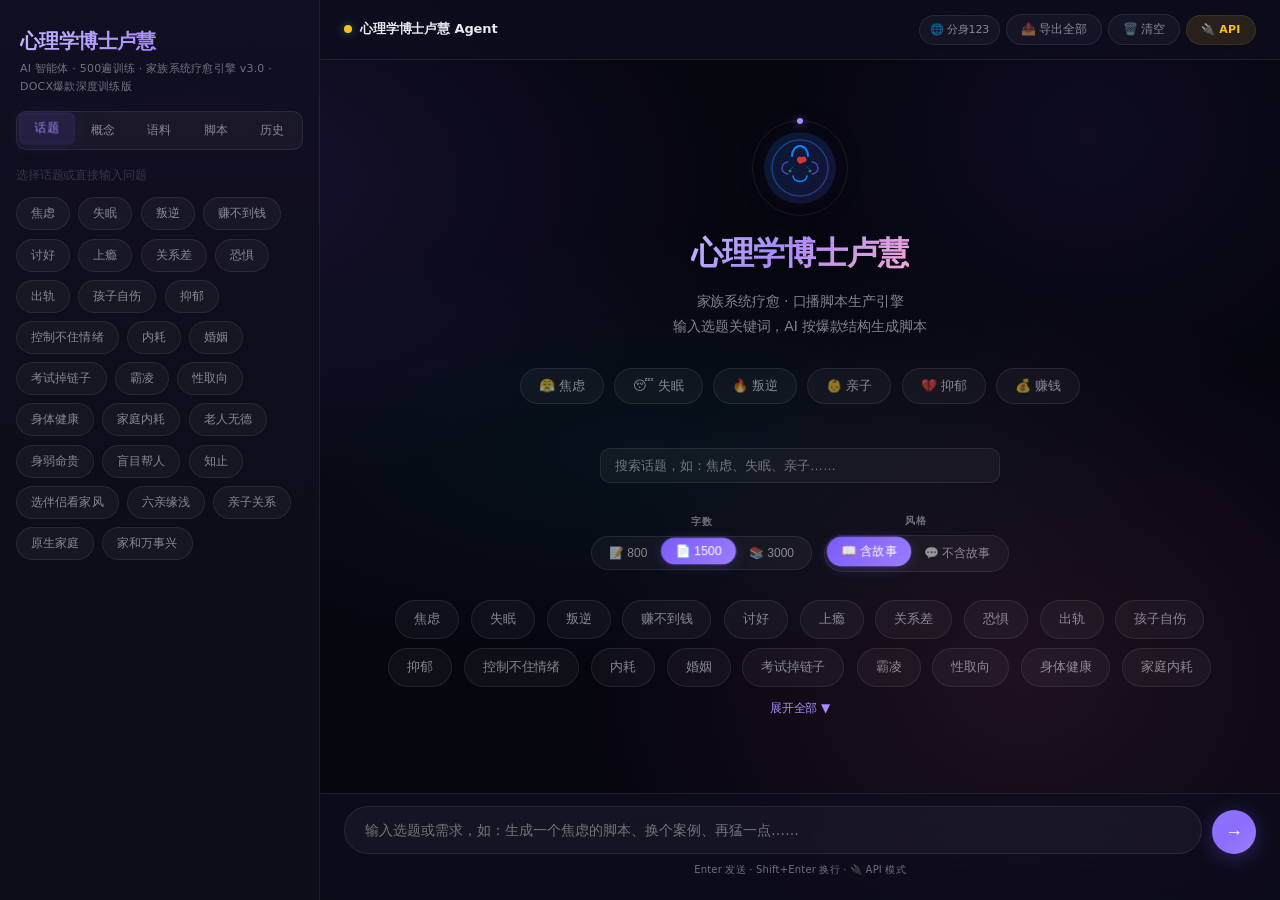
==== commit 91cb9549: "🚀 全面优化：SEO + 性能 + 移动端适配 SEO: - 完整 meta 标签 (description/keywords/author/robots) - Open Graph + Twitte" ====
--- a/index.html
+++ b/index.html
@@ -2,8 +2,118 @@
 <html lang="zh-CN">
 <head>
 <meta charset="UTF-8">
-<meta name="viewport" content="width=device-width, initial-scale=1.0">
-<title>心理学博士卢慧 · AI 智能体</title>
+<meta name="viewport" content="width=device-width, initial-scale=1.0, viewport-fit=cover, maximum-scale=1">
+<meta name="theme-color" content="#06060f">
+<meta name="apple-mobile-web-app-status-bar-style" content="black-translucent">
+<title>心理学博士卢慧 · AI 智能体 | 家族系统疗愈 · 口播脚本生产引擎</title>
+<meta name="description" content="心理学博士卢慧 AI 智能体——家族系统疗愈专家，专注代际创伤、潜意识数据库、共生体疗愈。输入选题关键词，AI 按爆款结构自动生成口播脚本，覆盖焦虑、失眠、叛逆、抑郁、亲子关系等 20+ 话题。">
+<meta name="keywords" content="心理学博士卢慧, 家族系统疗愈, 代际创伤, 潜意识疗愈, 口播脚本, AI智能体, 焦虑, 失眠, 叛逆, 抑郁, 亲子关系, 共生体, 量子纠缠, 因果循环, 短视频脚本, 爆款文案">
+<meta name="author" content="心理学博士卢慧">
+<meta name="robots" content="index, follow, max-image-preview:large, max-snippet:-1, max-video-preview:-1">
+<meta name="referrer" content="strict-origin-when-cross-origin">
+<meta name="format-detection" content="telephone=no">
+<meta http-equiv="X-UA-Compatible" content="IE=edge">
+
+<!-- ===== 主题色 & 移动端优化 ===== -->
+<meta name="theme-color" content="#7c5cfc" media="(prefers-color-scheme: dark)">
+<meta name="theme-color" content="#7c5cfc" media="(prefers-color-scheme: light)">
+<meta name="color-scheme" content="dark">
+<meta name="msapplication-TileColor" content="#7c5cfc">
+<meta name="apple-mobile-web-app-capable" content="yes">
+<meta name="apple-mobile-web-app-status-bar-style" content="black-translucent">
+<meta name="apple-mobile-web-app-title" content="卢慧AI">
+
+<!-- ===== Canonical URL ===== -->
+<link rel="canonical" href="https://luchai.example.com/ai-agent">
+
+<!-- ===== Favicon（紫色渐变心理学风格 SVG 内联） ===== -->
+<link rel="icon" type="image/svg+xml" href="data:image/svg+xml,%3Csvg xmlns='http://www.w3.org/2000/svg' viewBox='0 0 64 64'%3E%3Cdefs%3E%3ClinearGradient id='g' x1='0' y1='0' x2='64' y2='64' gradientUnits='userSpaceOnUse'%3E%3Cstop offset='0%25' stop-color='%23a78bfa'/%3E%3Cstop offset='50%25' stop-color='%237c5cfc'/%3E%3Cstop offset='100%25' stop-color='%23c084fc'/%3E%3C/linearGradient%3E%3CradialGradient id='glow' cx='50%25' cy='40%25' r='50%25'%3E%3Cstop offset='0%25' stop-color='%23c4b5fd' stop-opacity='0.6'/%3E%3Cstop offset='100%25' stop-color='%237c5cfc' stop-opacity='0'/%3E%3C/radialGradient%3E%3C/defs%3E%3Ccircle cx='32' cy='32' r='30' fill='url(%23g)'/%3E%3Ccircle cx='32' cy='32' r='28' fill='url(%23glow)'/%3E%3Cpath d='M24 24c0-4 3-7 8-7s8 3 8 7' stroke='%23fff' stroke-width='2.5' stroke-linecap='round' fill='none' opacity='0.9'/%3E%3Ccircle cx='24' cy='30' r='5' stroke='%23fff' stroke-width='1.5' fill='none' opacity='0.8'/%3E%3Ccircle cx='40' cy='30' r='5' stroke='%23fff' stroke-width='1.5' fill='none' opacity='0.8'/%3E%3Ccircle cx='24' cy='30' r='1.8' fill='%23e9d5ff' opacity='0.9'/%3E%3Ccircle cx='40' cy='30' r='1.8' fill='%23e9d5ff' opacity='0.9'/%3E%3Cpath d='M28 40c0 2.5 2 4.5 4 4.5s4-2 4-4.5' stroke='%23fff' stroke-width='1.5' stroke-linecap='round' fill='none' opacity='0.8'/%3E%3Cpath d='M32 32l-1.5-1.5' stroke='%23f87171' stroke-width='2' stroke-linecap='round' opacity='0.9'/%3E%3Cpath d='M32 32l1.5-1.5' stroke='%23f87171' stroke-width='2' stroke-linecap='round' opacity='0.9'/%3E%3C/svg%3E">
+
+<!-- ===== Apple Touch Icon（圆形紫色渐变） ===== -->
+<link rel="apple-touch-icon" href="data:image/svg+xml,%3Csvg xmlns='http://www.w3.org/2000/svg' viewBox='0 0 180 180'%3E%3Cdefs%3E%3ClinearGradient id='bg' x1='0' y1='0' x2='180' y2='180' gradientUnits='userSpaceOnUse'%3E%3Cstop offset='0%25' stop-color='%23a78bfa'/%3E%3Cstop offset='50%25' stop-color='%237c5cfc'/%3E%3Cstop offset='100%25' stop-color='%23c084fc'/%3E%3C/linearGradient%3E%3C/defs%3E%3Ccircle cx='90' cy='90' r='90' fill='url(%23bg)'/%3E%3Cpath d='M60 65c0-12 13-22 30-22s30 10 30 22' stroke='%23fff' stroke-width='6' stroke-linecap='round' fill='none' opacity='0.9'/%3E%3Ccircle cx='60' cy='82' r='14' stroke='%23fff' stroke-width='4' fill='none' opacity='0.8'/%3E%3Ccircle cx='120' cy='82' r='14' stroke='%23fff' stroke-width='4' fill='none' opacity='0.8'/%3E%3Ccircle cx='60' cy='82' r='5' fill='%23e9d5ff' opacity='0.9'/%3E%3Ccircle cx='120' cy='82' r='5' fill='%23e9d5ff' opacity='0.9'/%3E%3Cpath d='M78 115c0 7 5 12 12 12s12-5 12-12' stroke='%23fff' stroke-width='4' stroke-linecap='round' fill='none' opacity='0.8'/%3E%3Cpath d='M90 90l-4-4' stroke='%23f87171' stroke-width='5' stroke-linecap='round' opacity='0.9'/%3E%3Cpath d='M90 90l4-4' stroke='%23f87171' stroke-width='5' stroke-linecap='round' opacity='0.9'/%3E%3C/svg%3E">
+
+<!-- ===== Open Graph 标签 ===== -->
+<meta property="og:type" content="website">
+<meta property="og:title" content="心理学博士卢慧 · AI 智能体 | 家族系统疗愈">
+<meta property="og:description" content="家族系统疗愈专家，专注代际创伤与潜意识疗愈。输入选题关键词，AI 自动生成爆款口播脚本——覆盖焦虑、失眠、叛逆、抑郁、亲子关系等 20+ 话题。">
+<meta property="og:image" content="https://luchai.example.com/og-image.png">
+<meta property="og:image:width" content="1200">
+<meta property="og:image:height" content="630">
+<meta property="og:image:alt" content="心理学博士卢慧 AI 智能体 - 家族系统疗愈">
+<meta property="og:url" content="https://luchai.example.com/ai-agent">
+<meta property="og:site_name" content="心理学博士卢慧">
+<meta property="og:locale" content="zh_CN">
+
+<!-- ===== Twitter Card 标签 ===== -->
+<meta name="twitter:card" content="summary_large_image">
+<meta name="twitter:title" content="心理学博士卢慧 · AI 智能体 | 家族系统疗愈">
+<meta name="twitter:description" content="家族系统疗愈专家，专注代际创伤与潜意识疗愈。AI 自动生成爆款口播脚本。">
+<meta name="twitter:image" content="https://luchai.example.com/og-image.png">
+<meta name="twitter:image:alt" content="心理学博士卢慧 AI 智能体">
+<meta name="twitter:creator" content="@luchai_psych">
+<meta name="twitter:site" content="@luchai_psych">
+
+<!-- ===== Structured Data（JSON-LD）—— 个人品牌页面 ===== -->
+<script type="application/ld+json">
+{
+  "@context": "https://schema.org",
+  "@type": "Person",
+  "name": "卢慧",
+  "jobTitle": "心理学博士",
+  "description": "家族系统疗愈专家，专注代际创伤、潜意识数据库、共生体疗愈研究。AI 智能体自动生成爆款口播脚本。",
+  "url": "https://luchai.example.com",
+  "image": "https://luchai.example.com/avatar.png",
+  "sameAs": [
+    "https://weibo.com/luchai",
+    "https://www.douyin.com/user/luchai",
+    "https://www.xiaohongshu.com/user/luchai"
+  ],
+  "knowsAbout": [
+    "家族系统疗愈",
+    "代际创伤",
+    "潜意识疗愈",
+    "共生体理论",
+    "量子纠缠",
+    "心理口播脚本创作"
+  ],
+  "alumniOf": {
+    "@type": "CollegeOrUniversity",
+    "name": "心理学博士"
+  },
+  "offers": {
+    "@type": "Offer",
+    "name": "AI 智能体口播脚本生成",
+    "description": "输入选题关键词，AI 按爆款结构自动生成心理口播脚本",
+    "category": "心理疗愈内容创作"
+  }
+}
+</script>
+<script type="application/ld+json">
+{
+  "@context": "https://schema.org",
+  "@type": "WebApplication",
+  "name": "心理学博士卢慧 AI 智能体",
+  "url": "https://luchai.example.com/ai-agent",
+  "description": "家族系统疗愈 AI 智能体，自动生成爆款口播脚本",
+  "applicationCategory": "HealthApplication",
+  "operatingSystem": "Web",
+  "inLanguage": "zh-CN",
+  "offers": {
+    "@type": "Offer",
+    "price": "0",
+    "priceCurrency": "CNY"
+  },
+  "author": {
+    "@type": "Person",
+    "name": "卢慧"
+  }
+}
+</script>
+
+<!-- ===== 预连接（性能优化） ===== -->
+<link rel="preconnect" href="https://api.bltcy.ai" crossorigin>
+<link rel="preconnect" href="https://fonts.googleapis.com" crossorigin>
+<link rel="dns-prefetch" href="https://api.bltcy.ai">
 <style>
 
   /* ===== Glassmorphism Dark Theme ===== */
@@ -72,8 +182,9 @@
       radial-gradient(ellipse 40% 50% at 85% 15%,rgba(124,92,252,.08) 0%,transparent 60%);
     animation:bgShift 20s ease-in-out infinite alternate;
     will-change:filter,opacity;
-  }
-  @keyframes bgShift{0%{opacity:1;filter:hue-rotate(0deg)}50%{opacity:.8;filter:hue-rotate(15deg)}100%{opacity:1;filter:hue-rotate(-10deg)}}
+    height:100vh;height:100dvh;
+  }
+  @keyframes bgShift{0%{opacity:1;filter:hue-rotate(0deg);transform:translate3d(0,0,0)}50%{opacity:.8;filter:hue-rotate(15deg)}100%{opacity:1;filter:hue-rotate(-10deg)}}
   @media(prefers-reduced-motion:reduce){
     body::before{animation:none!important;opacity:1!important;filter:none!important}
     .brand-ring{animation:none!important}
@@ -89,7 +200,7 @@
   /* Sidebar */
   .sidebar{
     width:320px;background:rgba(14,14,28,.95);
-    -webkit-backdrop-filter:blur(12px);backdrop-filter:blur(12px);
+    -webkit-backdrop-filter:blur(8px);backdrop-filter:blur(8px);
     border-right:1px solid var(--glass-border);
     display:flex;flex-direction:column;flex-shrink:0;position:relative;
   }
@@ -217,7 +328,7 @@
   .welcome-hint{background:var(--glass);border:1px solid var(--glass-border);padding:8px 18px;border-radius:var(--radius-pill);font-size:13px;font-weight:500;color:var(--text-secondary);cursor:pointer;transition:all .25s var(--ease-out);font-family:var(--font)}
   .welcome-hint:hover{background:var(--glass2);color:var(--text);transform:translateY(-2px) scale(1.02);border-color:var(--glass-border2);box-shadow:0 8px 24px rgba(0,0,0,.2)}
 
-  .input-area{padding:12px 24px 20px;background:var(--surface);-webkit-backdrop-filter:var(--blur2);backdrop-filter:var(--blur2);border-top:1px solid var(--glass-border);position:relative}
+  .input-area{padding:12px 24px 20px;background:var(--surface);-webkit-backdrop-filter:blur(24px) saturate(180%);backdrop-filter:blur(24px) saturate(180%);border-top:1px solid var(--glass-border);position:relative}
   .input-wrapper{display:flex;gap:10px;align-items:flex-end}
   .input-wrapper textarea{flex:1;background:var(--glass);border:1px solid var(--glass-border);border-radius:var(--radius-xl);padding:12px 20px;color:var(--text);font-size:14px;font-family:var(--font);resize:none;min-height:46px;max-height:120px;line-height:1.6;outline:none;transition:all .25s var(--ease-out)}
   .input-wrapper textarea:focus{border-color:var(--accent);box-shadow:0 0 0 3px var(--accent-soft),0 0 30px rgba(124,92,252,.08);background:var(--glass2)}
@@ -236,7 +347,7 @@
 
   .modal-overlay{position:fixed;inset:0;background:rgba(6,6,15,.6);-webkit-backdrop-filter:blur(8px);backdrop-filter:blur(8px);z-index:1000;display:none;align-items:center;justify-content:center}
   .modal-overlay.show{display:flex;animation:fadeIn .25s var(--ease-out)}
-  .modal{position:relative;background:var(--elevated);-webkit-backdrop-filter:var(--blur2);backdrop-filter:var(--blur2);border:1px solid var(--glass-border);border-radius:var(--radius-lg);width:90%;max-width:680px;max-height:80vh;overflow-y:auto;padding:28px;animation:modalIn .35s var(--spring-bouncy);box-shadow:0 24px 80px rgba(0,0,0,.4)}
+  .modal{position:relative;background:var(--elevated);-webkit-backdrop-filter:blur(24px) saturate(180%);backdrop-filter:blur(24px) saturate(180%);border:1px solid var(--glass-border);border-radius:var(--radius-lg);width:90%;max-width:680px;max-height:80vh;overflow-y:auto;padding:28px;animation:modalIn .35s var(--spring-bouncy);box-shadow:0 24px 80px rgba(0,0,0,.4)}
   .modal h3{font-size:18px;font-weight:700;margin-bottom:16px;background:linear-gradient(90deg,var(--text),var(--accent2));-webkit-background-clip:text;-webkit-text-fill-color:transparent;background-clip:text}
   .modal .content{font-size:14px;line-height:1.9;white-space:pre-wrap;word-break:break-word;color:var(--text-secondary)}
   .modal-close{position:absolute;top:12px;right:12px;background:var(--glass);border:1px solid var(--glass-border);color:var(--text-secondary);width:28px;height:28px;border-radius:50%;cursor:pointer;font-size:14px;display:flex;align-items:center;justify-content:center;transition:all .2s var(--ease-out);z-index:1}
@@ -281,7 +392,7 @@
   .header-export-btn{background:var(--glass)!important;border:1px solid var(--glass-border)!important;color:var(--text-secondary)!important;padding:5px 10px!important;border-radius:var(--radius-pill)!important;font-size:11px!important;font-weight:500!important;cursor:pointer;transition:all .2s var(--ease-out);white-space:nowrap}
   .header-export-btn:hover{background:var(--glass2)!important;border-color:var(--glass-border2)!important;color:var(--text)!important}
   @media(max-width:768px){
-    .header-export-btn{padding:5px 8px!important;font-size:10px!important}
+    .header-export-btn{padding:8px 10px!important;font-size:11px!important;min-height:44px}
     .header-btn-text{display:none}
   }
 
@@ -354,18 +465,32 @@
   .length-opt.active{background:var(--accent-soft);color:var(--accent2);box-shadow:inset 0 0 0 1px rgba(124,92,252,.15)}
 
   @media(max-width:480px){
-    .sidebar{width:100%}.app{width:100%}.api-bar{flex-direction:column}.api-field.wide{min-width:100%}.api-bar input{max-width:100%}
-    .welcome h2{font-size:26px}.welcome-hints{gap:6px}.welcome-hint{padding:6px 12px;font-size:12px}.welcome-topic-pill{padding:6px 14px;font-size:11px}.welcome-topics{gap:8px 10px}
-    .msg-bubble{padding:10px 14px;font-size:13px}.messages{padding:16px}.input-area{padding:8px 16px 12px}.word-count{font-size:9px}
-    .chat-header{flex-wrap:wrap;gap:6px}.chat-header>div:last-child{flex-wrap:wrap;justify-content:flex-end}
+    .sidebar{width:100%}.app{width:100%}
+    .welcome h2{font-size:24px}
+    .welcome-hints{gap:6px}
+    .welcome-hint{padding:6px 12px;font-size:12px}
+    .welcome-topic-pill{padding:6px 14px;font-size:11px}
+    .welcome-topics{gap:8px 10px}
+    .msg-bubble{padding:10px 14px;font-size:13px}
+    .messages{padding:14px;gap:14px}
+    .input-area{padding:8px 14px 14px}
+    .word-count{font-size:9px}
+    .chat-header{flex-wrap:wrap;gap:6px}
+    .chat-header>div:last-child{flex-wrap:wrap;justify-content:flex-end}
+    .msg{max-width:100%}
+    .msg-actions{flex-wrap:wrap;gap:4px}
   }
   @media(max-width:768px){
     body{display:block} /* [修复] 移动端取消 flex，sidebar 改为 fixed 定位 */
     .app{width:100%}
-    .sidebar{position:fixed;left:0;top:0;height:100vh;z-index:100;transform:translateX(-100%);transition:transform .35s var(--ease-out);width:300px;box-shadow:8px 0 40px rgba(0,0,0,.5)}
+    .sidebar{position:fixed;left:0;top:0;height:100vh;height:100dvh;z-index:100;transform:translateX(-100%);transition:transform .35s var(--ease-out);width:300px;box-shadow:8px 0 40px rgba(0,0,0,.5);overflow:hidden}
     .sidebar.open{transform:translateX(0)}
     .mobile-toggle{display:flex;align-items:center;justify-content:center}
     .chat-header{padding-left:52px}.brand-logo{width:64px;height:64px}
+    /* 消息区域占满宽度 */
+    .msg{max-width:100%}
+    .msg.assistant .msg-bubble{max-width:100%}
+    .msg.user .msg-bubble{max-width:88%}
   }
   ::selection{background:var(--accent-soft);color:var(--accent2)}
 
@@ -451,6 +576,620 @@
   /* 发送按钮增强 */
   .send-btn{transition:all .3s cubic-bezier(.175,.885,.32,1.275)!important}
   .send-btn:active{animation:chipPress .3s cubic-bezier(.175,.885,.32,1.275)}
+
+  /* ============================================================
+     📱 移动端体验优化（不改变桌面端显示效果）
+     ============================================================ */
+
+  /* --- Safe Area Insets（刘海屏适配）--- */
+  @supports (padding-top: env(safe-area-inset-top)) {
+    .chat-header {
+      padding-top: calc(14px + env(safe-area-inset-top));
+    }
+    .input-area {
+      padding-bottom: calc(20px + env(safe-area-inset-bottom));
+    }
+    .mobile-toggle {
+      top: calc(12px + env(safe-area-inset-top));
+      left: calc(12px + env(safe-area-inset-left));
+    }
+    .sidebar {
+      padding-top: env(safe-area-inset-top);
+      padding-left: env(safe-area-inset-left);
+    }
+    .toast {
+      bottom: calc(80px + env(safe-area-inset-bottom));
+    }
+  }
+
+  /* --- 通用触摸目标最小尺寸 44x44px --- */
+  @media (pointer: coarse) {
+    .sidebar-tab {
+      min-height: 44px;
+      padding: 10px 0;
+    }
+    .topic-chip {
+      min-height: 44px;
+      padding: 10px 16px;
+    }
+    .welcome-hint {
+      min-height: 44px;
+      padding: 10px 18px;
+    }
+    .welcome-topic-pill {
+      min-height: 44px;
+      padding: 10px 18px;
+    }
+    .msg-action-btn {
+      min-height: 44px;
+      min-width: 44px;
+      padding: 8px 14px;
+      font-size: 13px;
+    }
+    .header-export-btn {
+      min-height: 44px;
+      padding: 8px 14px !important;
+    }
+    .mode-tag {
+      min-height: 44px;
+      padding: 10px 16px;
+    }
+    .guidance-btn {
+      min-height: 44px;
+      padding: 10px 16px;
+    }
+    .pill-group .pill {
+      min-height: 44px;
+      padding: 10px 16px;
+    }
+    .script-link {
+      min-height: 48px;
+      padding: 14px 16px;
+    }
+    .concept-card {
+      min-height: 48px;
+      padding: 16px;
+    }
+    .phrase-item {
+      min-height: 44px;
+      padding: 12px 0;
+    }
+    .hi-action {
+      min-width: 44px;
+      min-height: 44px;
+      padding: 8px 10px;
+      font-size: 14px;
+    }
+    .history-filter-btn {
+      min-height: 44px;
+    }
+    .history-item {
+      min-height: 48px;
+      padding: 14px 12px;
+    }
+    .modal-close {
+      width: 44px;
+      height: 44px;
+      font-size: 18px;
+    }
+    .export-option {
+      min-height: 44px;
+      padding: 12px 14px;
+      font-size: 14px;
+    }
+    .key-clear-btn {
+      min-height: 44px;
+      min-width: 44px;
+      padding: 8px 12px;
+    }
+    .api-reset-btn {
+      min-height: 44px;
+      padding: 10px 16px;
+    }
+    .length-opt {
+      min-height: 44px;
+      padding: 10px 18px;
+    }
+    .send-btn {
+      width: 48px;
+      height: 48px;
+    }
+  }
+
+  /* --- iOS 输入框 16px 防止自动缩放 --- */
+  @media screen and (max-width: 768px) {
+    .input-wrapper textarea {
+      font-size: 16px;
+    }
+    .welcome-search {
+      font-size: 16px;
+    }
+    .history-search {
+      font-size: 16px;
+    }
+    .api-bar input,
+    .api-bar select {
+      font-size: 16px;
+    }
+  }
+
+  /* --- 触摸操作优化 --- */
+  .sidebar {
+    touch-action: pan-y;
+    -webkit-overflow-scrolling: touch;
+  }
+  .sidebar-content {
+    touch-action: pan-y;
+    -webkit-overflow-scrolling: touch;
+    overscroll-behavior: contain;
+  }
+  .messages {
+    touch-action: pan-y;
+    -webkit-overflow-scrolling: touch;
+    overscroll-behavior: contain;
+  }
+  .sidebar-backdrop {
+    touch-action: manipulation;
+  }
+  .mobile-toggle {
+    touch-action: manipulation;
+  }
+  .send-btn,
+  .welcome-hint,
+  .welcome-topic-pill,
+  .topic-chip,
+  .pill-group .pill,
+  .guidance-btn,
+  .sidebar-tab,
+  .msg-action-btn,
+  .header-export-btn,
+  .mode-tag {
+    touch-action: manipulation;
+    -webkit-tap-highlight-color: transparent;
+  }
+
+  /* --- 320px 超小屏幕 --- */
+  @media (max-width: 320px) {
+    body {
+      font-size: 14px;
+    }
+    .welcome h2 {
+      font-size: 22px;
+    }
+    .welcome p,
+    .welcome-desc {
+      font-size: 13px;
+      max-width: 280px;
+    }
+    .welcome-hints {
+      gap: 4px;
+    }
+    .welcome-hint {
+      padding: 6px 10px;
+      font-size: 11px;
+    }
+    .welcome-topic-pill {
+      padding: 6px 10px;
+      font-size: 11px;
+    }
+    .chat-header {
+      padding: 10px 12px;
+      padding-left: 48px;
+    }
+    .chat-header .label {
+      font-size: 12px;
+    }
+    .messages {
+      padding: 12px;
+      gap: 14px;
+    }
+    .msg-bubble {
+      padding: 10px 12px;
+      font-size: 13px;
+      max-width: 100%;
+    }
+    .input-area {
+      padding: 8px 12px 14px;
+    }
+    .input-wrapper textarea {
+      padding: 10px 14px;
+      font-size: 16px;
+    }
+    .send-btn {
+      width: 44px;
+      height: 44px;
+    }
+    .word-count {
+      font-size: 9px;
+    }
+    .input-hint {
+      font-size: 9px;
+    }
+    .config-row {
+      flex-direction: column;
+      gap: 8px;
+    }
+    .pill-group .pill {
+      padding: 6px 10px;
+      font-size: 11px;
+    }
+    .guidance-bar {
+      padding: 6px 10px;
+      gap: 4px;
+    }
+    .guidance-btn {
+      padding: 6px 10px;
+      font-size: 11px;
+    }
+    .sidebar {
+      width: 100%;
+    }
+    .sidebar-header h1 {
+      font-size: 17px;
+    }
+    .sidebar-header .ver {
+      font-size: 10px;
+    }
+    .topic-chip {
+      padding: 6px 10px;
+      font-size: 11px;
+    }
+    .msg-actions {
+      gap: 4px;
+      flex-wrap: wrap;
+    }
+    .msg-action-btn {
+      padding: 6px 10px;
+      font-size: 11px;
+    }
+  }
+
+  /* --- 360px 常见小手机（Galaxy S系列等）--- */
+  @media (min-width: 321px) and (max-width: 360px) {
+    .welcome h2 {
+      font-size: 24px;
+    }
+    .welcome-hint {
+      padding: 7px 12px;
+      font-size: 11px;
+    }
+    .messages {
+      padding: 14px;
+    }
+    .msg-bubble {
+      padding: 11px 14px;
+    }
+    .input-area {
+      padding: 10px 14px 16px;
+    }
+    .config-row {
+      gap: 10px;
+    }
+  }
+
+  /* --- 390px-430px 现代手机（iPhone 14/15/16等）--- */
+  @media (min-width: 361px) and (max-width: 430px) {
+    .welcome h2 {
+      font-size: 28px;
+    }
+    .welcome-hint {
+      padding: 8px 16px;
+      font-size: 12px;
+    }
+    .welcome-topic-pill {
+      padding: 8px 16px;
+      font-size: 12px;
+    }
+    .messages {
+      padding: 18px;
+      gap: 16px;
+    }
+    .msg-bubble {
+      padding: 12px 16px;
+      font-size: 14px;
+    }
+    .input-area {
+      padding: 10px 16px 18px;
+    }
+    .input-wrapper textarea {
+      padding: 12px 18px;
+    }
+    .sidebar {
+      width: 300px;
+    }
+    .chat-header {
+      padding: 12px 16px;
+      padding-left: 52px;
+    }
+  }
+
+  /* --- 横屏模式适配 --- */
+  @media (max-width: 768px) and (orientation: landscape) {
+    .welcome {
+      padding: 20px;
+      justify-content: flex-start;
+      padding-top: 10px;
+    }
+    .welcome h2 {
+      font-size: 22px;
+      margin-bottom: 6px;
+    }
+    .welcome-desc {
+      font-size: 12px;
+      margin-bottom: 12px;
+    }
+    .brand-logo {
+      width: 48px;
+      height: 48px;
+      margin-bottom: 8px;
+    }
+    .brand-logo svg {
+      width: 48px;
+      height: 48px;
+    }
+    .brand-ring {
+      inset: -5px;
+    }
+    .welcome-hints {
+      gap: 6px;
+      margin-bottom: 10px;
+    }
+    .welcome-hint {
+      padding: 6px 12px;
+      font-size: 11px;
+    }
+    .config-row {
+      gap: 8px;
+      margin-bottom: 10px;
+    }
+    .pill-group .pill {
+      padding: 5px 12px;
+      font-size: 11px;
+    }
+    .messages {
+      padding: 12px;
+      gap: 12px;
+    }
+    .msg-bubble {
+      padding: 10px 14px;
+      font-size: 13px;
+    }
+    .input-area {
+      padding: 8px 16px 12px;
+    }
+    .input-wrapper textarea {
+      min-height: 38px;
+      max-height: 80px;
+    }
+    .sidebar {
+      width: 260px;
+      max-height: 100vh;
+    }
+    .modal {
+      max-height: 90vh;
+      width: 85%;
+      padding: 20px;
+    }
+    .chat-header {
+      padding: 8px 16px;
+      padding-left: 52px;
+    }
+  }
+
+  /* --- 键盘弹出时布局优化 --- */
+  @media (max-width: 768px) {
+    /* 当输入框获得焦点时，固定底部输入区域 */
+    .input-area {
+      position: sticky;
+      bottom: 0;
+      z-index: 10;
+    }
+    /* 减少欢迎页面高度，防止键盘挤压 */
+    .welcome {
+      min-height: 0;
+      padding-top: 20px;
+      padding-bottom: 20px;
+    }
+    /* 使用 dvh 动态视口高度（键盘弹出时自动调整） */
+    .app {
+      height: 100dvh;
+      height: -webkit-fill-available;
+    }
+    body {
+      height: 100dvh;
+      height: -webkit-fill-available;
+    }
+    /* 消息区域滚动优化 */
+    .messages {
+      flex: 1;
+      min-height: 0;
+      overflow-y: auto;
+    }
+    /* 输入框聚焦时缩小头部 */
+    .chat-header {
+      transition: padding 0.2s ease;
+    }
+  }
+
+  /* --- 长文本换行和截断优化 --- */
+  @media (max-width: 430px) {
+    .msg-bubble {
+      word-break: break-word;
+      overflow-wrap: break-word;
+      hyphens: auto;
+    }
+    .msg.assistant .msg-bubble {
+      white-space: pre-wrap;
+      word-break: break-word;
+    }
+    .modal .content {
+      word-break: break-word;
+      overflow-wrap: break-word;
+      white-space: pre-wrap;
+    }
+    .sidebar-header .ver {
+      word-break: break-word;
+      overflow-wrap: break-word;
+    }
+    /* 历史记录文本截断 */
+    .history-item .hi-preview {
+      -webkit-line-clamp: 3;
+      word-break: break-word;
+    }
+    .history-item .hi-topic {
+      word-break: break-word;
+    }
+    /* 欢迎页面话题标签换行 */
+    .welcome-topic-pill {
+      white-space: normal;
+      text-align: center;
+    }
+    /* API 面板小屏幕适配 */
+    .api-bar {
+      flex-direction: column;
+      gap: 8px;
+      padding: 12px 16px;
+    }
+    .api-field.wide {
+      min-width: 100%;
+    }
+    .api-bar input,
+    .api-bar select {
+      width: 100%;
+      max-width: 100%;
+    }
+    .api-bar .key-input,
+    .api-bar .model-input {
+      width: 100%;
+    }
+  }
+
+  /* --- 弹窗/模态框小屏幕不溢出 --- */
+  @media (max-width: 430px) {
+    .modal {
+      width: 95%;
+      max-width: none;
+      max-height: 85vh;
+      max-height: 85dvh;
+      padding: 20px 16px;
+      border-radius: var(--radius-md);
+      margin: 10px;
+    }
+    .modal h3 {
+      font-size: 16px;
+      margin-bottom: 12px;
+      padding-right: 40px;
+    }
+    .modal .content {
+      font-size: 13px;
+      line-height: 1.8;
+    }
+    .modal-close {
+      top: 8px;
+      right: 8px;
+    }
+    /* 导出下拉菜单 */
+    .export-dropdown {
+      min-width: 130px;
+      right: -10px;
+    }
+  }
+
+  /* --- 侧边栏滑动优化 --- */
+  @media (max-width: 768px) {
+    .sidebar {
+      will-change: transform;
+      overscroll-behavior: contain;
+    }
+    .sidebar.open {
+      transform: translateX(0);
+    }
+    /* 侧边栏内容滚动不触发页面滚动 */
+    .sidebar-content {
+      overscroll-behavior: contain;
+    }
+  }
+
+  /* --- 移动端额外优化 --- */
+  @media (max-width: 768px) {
+    /* 消息最大宽度适配 */
+    .msg {
+      max-width: 100%;
+    }
+    /* 欢迎页面适配 */
+    .welcome-search-wrap {
+      max-width: 100%;
+      padding: 0 8px;
+    }
+    .welcome-search {
+      width: 100%;
+    }
+    /* 配置行适配 */
+    .config-row {
+      flex-wrap: wrap;
+      justify-content: center;
+    }
+    .config-group {
+      width: 100%;
+    }
+    /* 话题网格适配 */
+    .topic-grid {
+      gap: 6px;
+    }
+    /* 引导栏适配 */
+    .guidance-bar {
+      flex-wrap: wrap;
+      gap: 6px;
+      padding: 8px 12px;
+    }
+    .guidance-tip {
+      margin: 0 12px 4px;
+      font-size: 11px;
+    }
+    /* Toast 适配 */
+    .toast {
+      font-size: 12px;
+      padding: 8px 18px;
+      max-width: 90vw;
+      text-align: center;
+    }
+    /* 搜索框适配 */
+    .history-search {
+      padding: 10px 14px;
+    }
+    /* 消息标签适配 */
+    .msg-label {
+      font-size: 10px;
+    }
+    /* 字数统计适配 */
+    .word-count {
+      font-size: 10px;
+    }
+  }
+
+  /* --- 禁用移动端 hover 副作用 --- */
+  @media (hover: none) and (pointer: coarse) {
+    .welcome-hint:hover,
+    .welcome-topic-pill:hover,
+    .topic-chip:hover,
+    .pill-group .pill:hover,
+    .guidance-btn:hover,
+    .sidebar-tab:hover,
+    .msg-action-btn:hover,
+    .header-export-btn:hover,
+    .mode-tag:hover,
+    .history-filter-btn:hover,
+    .script-link:hover,
+    .concept-card:hover,
+    .phrase-item:hover,
+    .hi-action:hover,
+    .api-reset-btn:hover,
+    .key-clear-btn:hover,
+    .msg.assistant .msg-bubble:hover {
+      transform: none !important;
+      box-shadow: none !important;
+    }
+  }
 
 </style>
 </head>
@@ -3302,7 +4041,7 @@
 
 // Touch swipe gesture to close sidebar
 function initSwipeToClose(sidebar) {
-  let startX = 0, startY = 0, currentX = 0, isDragging = false;
+  let startX = 0, startY = 0, currentX = 0, isDragging = false, isHorizontal = null;
 
   function onTouchStart(e) {
     const touch = e.touches[0];
@@ -3310,17 +4049,25 @@
     startY = touch.clientY;
     currentX = 0;
     isDragging = true;
+    isHorizontal = null;
     sidebar.style.transition = 'none';
   }
 
   function onTouchMove(e) {
     if (!isDragging) return;
     const touch = e.touches[0];
-    currentX = touch.clientX - startX;
-    const currentY = touch.clientY - startY;
-    // Only handle horizontal swipes
-    if (Math.abs(currentX) > Math.abs(currentY) && currentX < 0) {
-      sidebar.style.transform = 'translateX(' + Math.max(currentX, -320) + 'px)';
+    const dx = touch.clientX - startX;
+    const dy = touch.clientY - startY;
+    // Determine swipe direction on first significant move
+    if (isHorizontal === null && (Math.abs(dx) > 8 || Math.abs(dy) > 8)) {
+      isHorizontal = Math.abs(dx) > Math.abs(dy);
+    }
+    // Only handle horizontal swipes (left to close)
+    if (isHorizontal && dx < 0) {
+      e.preventDefault();
+      currentX = dx;
+      const clamped = Math.max(currentX, -320);
+      sidebar.style.transform = 'translateX(' + clamped + 'px)';
     }
   }
 
@@ -3329,15 +4076,16 @@
     sidebar.style.transition = '';
     if (currentX < -80) {
       closeSidebar();
-    }
-    sidebar.style.transform = '';
+    } else {
+      sidebar.style.transform = '';
+    }
     sidebar.removeEventListener('touchstart', onTouchStart);
     sidebar.removeEventListener('touchmove', onTouchMove);
     sidebar.removeEventListener('touchend', onTouchEnd);
   }
 
   sidebar.addEventListener('touchstart', onTouchStart, { passive: true });
-  sidebar.addEventListener('touchmove', onTouchMove, { passive: true });
+  sidebar.addEventListener('touchmove', onTouchMove, { passive: false });
   sidebar.addEventListener('touchend', onTouchEnd, { passive: true });
 }
 
@@ -3407,6 +4155,50 @@
 // ===== Init =====
 renderHistory();
 
+// ===== 移动端虚拟键盘适配 =====
+(function() {
+  if (!window.visualViewport) return;
+  const viewport = window.visualViewport;
+  const app = document.querySelector('.app');
+  const inputArea = document.querySelector('.input-area');
+
+  function onViewportResize() {
+    // 当键盘弹出时，visualViewport.height 会小于 layout viewport
+    const diff = window.innerHeight - viewport.height;
+    if (diff > 100) {
+      // 键盘已弹出
+      app.style.height = viewport.height + 'px';
+      app.style.position = 'fixed';
+      app.style.top = viewport.offsetTop + 'px';
+      app.style.left = '0';
+      app.style.right = '0';
+      // 确保输入框可见
+      if (inputArea) {
+        inputArea.style.position = 'sticky';
+        inputArea.style.bottom = '0';
+      }
+      // 滚动到最新消息
+      const messages = document.getElementById('messages');
+      if (messages) {
+        requestAnimationFrame(() => {
+          messages.scrollTop = messages.scrollHeight;
+        });
+      }
+    } else {
+      // 键盘已收起
+      app.style.height = '';
+      app.style.position = '';
+      app.style.top = '';
+      app.style.left = '';
+      app.style.right = '';
+    }
+  }
+
+  viewport.addEventListener('resize', onViewportResize);
+  // iOS 兼容
+  viewport.addEventListener('scroll', onViewportResize);
+})();
+
 </script>
 </body>
 </html>
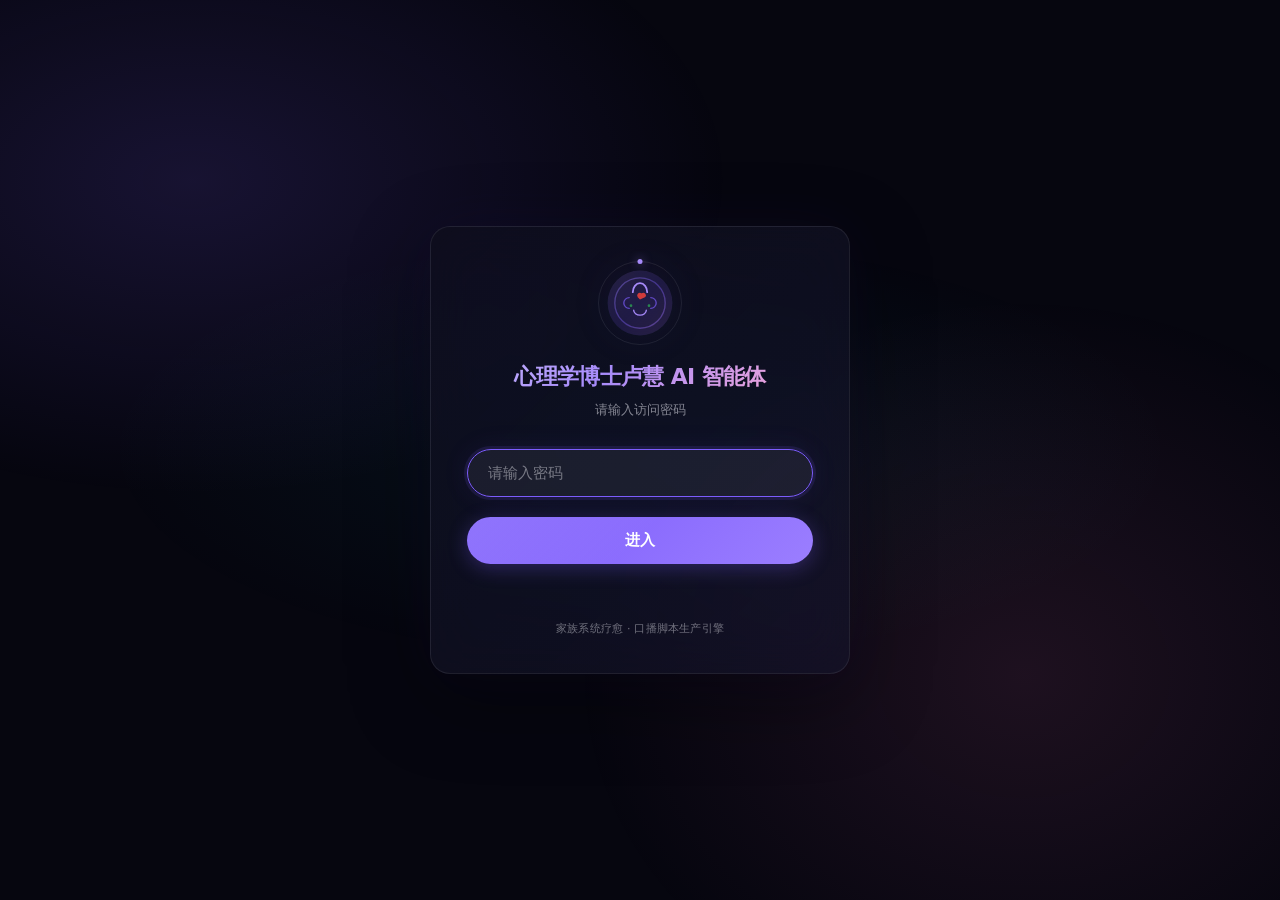
==== commit 3abe3168: "🔧 重构: 拆分单文件架构 + 🔒 登录鉴权 + 🔍 深度审计 == 代码重构 == - 拆分 4204 行 index.html → 6 个文件   - index.html (286行): HTM" ====
--- a/index.html
+++ b/index.html
@@ -3,8 +3,6 @@
 <head>
 <meta charset="UTF-8">
 <meta name="viewport" content="width=device-width, initial-scale=1.0, viewport-fit=cover, maximum-scale=1">
-<meta name="theme-color" content="#06060f">
-<meta name="apple-mobile-web-app-status-bar-style" content="black-translucent">
 <title>心理学博士卢慧 · AI 智能体 | 家族系统疗愈 · 口播脚本生产引擎</title>
 <meta name="description" content="心理学博士卢慧 AI 智能体——家族系统疗愈专家，专注代际创伤、潜意识数据库、共生体疗愈。输入选题关键词，AI 按爆款结构自动生成口播脚本，覆盖焦虑、失眠、叛逆、抑郁、亲子关系等 20+ 话题。">
 <meta name="keywords" content="心理学博士卢慧, 家族系统疗愈, 代际创伤, 潜意识疗愈, 口播脚本, AI智能体, 焦虑, 失眠, 叛逆, 抑郁, 亲子关系, 共生体, 量子纠缠, 因果循环, 短视频脚本, 爆款文案">
@@ -13,6 +11,8 @@
 <meta name="referrer" content="strict-origin-when-cross-origin">
 <meta name="format-detection" content="telephone=no">
 <meta http-equiv="X-UA-Compatible" content="IE=edge">
+<meta http-equiv="X-Frame-Options" content="DENY">
+<meta http-equiv="Content-Security-Policy" content="default-src 'self'; script-src 'self' 'unsafe-inline'; style-src 'self' 'unsafe-inline'; connect-src 'self' https://api.bltcy.ai https://open.bigmodel.cn https://api.openai.com https://api.deepseek.com https://api.moonshot.cn https://dashscope.aliyuncs.com http://localhost:11434; frame-ancestors 'none'; base-uri 'self'">
 
 <!-- ===== 主题色 & 移动端优化 ===== -->
 <meta name="theme-color" content="#7c5cfc" media="(prefers-color-scheme: dark)">
@@ -114,1086 +114,23 @@
 <link rel="preconnect" href="https://api.bltcy.ai" crossorigin>
 <link rel="preconnect" href="https://fonts.googleapis.com" crossorigin>
 <link rel="dns-prefetch" href="https://api.bltcy.ai">
-<style>
-
-  /* ===== Glassmorphism Dark Theme ===== */
-  :root{
-    --bg:#06060f;
-    --surface:rgba(14,14,28,.75);
-    --surface2:rgba(20,20,40,.6);
-    --surface3:rgba(30,30,55,.5);
-    --elevated:rgba(18,18,36,.85);
-    --glass:rgba(255,255,255,.04);
-    --glass2:rgba(255,255,255,.06);
-    --glass-border:rgba(255,255,255,.08);
-    --glass-border2:rgba(255,255,255,.12);
-    --separator:rgba(255,255,255,.06);
-    --border:var(--glass-border);
-    --text:#e8e8f0;
-    --text-secondary:rgba(232,232,240,.55);
-    --text-tertiary:rgba(232,232,240,.45);
-    --text-dim:rgba(232,232,240,.18);
-    --accent:#7c5cfc;
-    --accent2:#a78bfa;
-    --accent-hover:#9b7eff;
-    --accent-soft:rgba(124,92,252,.12);
-    --accent-glow:rgba(124,92,252,.25);
-    --pink:#f472b6;
-    --pink-soft:rgba(244,114,182,.12);
-    --green:#34d399;
-    --green-soft:rgba(52,211,153,.12);
-    --red:#f87171;
-    --red-soft:rgba(248,113,113,.12);
-    --orange:#fbbf24;
-    --orange-soft:rgba(251,191,36,.12);
-    --cyan:#22d3ee;
-    --cyan-soft:rgba(34,211,238,.12);
-    --font:'Inter',-apple-system,BlinkMacSystemFont,'SF Pro Display','PingFang SC','Helvetica Neue',system-ui,sans-serif;
-    --font-mono:'SF Mono','JetBrains Mono','Fira Code',monospace;
-    --radius-xs:6px;
-    --radius-sm:10px;
-    --radius-md:14px;
-    --radius-lg:20px;
-    --radius-xl:28px;
-    --radius-pill:980px;
-    --blur:blur(24px) saturate(160%);
-    --blur2:blur(40px) saturate(200%);
-    --spring:cubic-bezier(.25,.46,.45,.94);
-    --spring-bouncy:cubic-bezier(.175,.885,.32,1.275);
-    --ease-out:cubic-bezier(.16,1,.3,1);
-  }
-  *{margin:0;padding:0;box-sizing:border-box}
-  html,body{height:100%;overflow:hidden}
-  body{
-    background:var(--bg);color:var(--text);font-family:var(--font);
-    font-size:15px;line-height:1.6;
-    -webkit-font-smoothing:antialiased;-moz-osx-font-smoothing:grayscale;
-    letter-spacing:-.01em;
-    /* [修复] body 作为 flex 容器，sidebar 和 .app 并排 */
-    display:flex;
-  }
-  /* Animated gradient background */
-  body::before{
-    content:'';position:fixed;inset:0;z-index:0;pointer-events:none;
-    background:
-      radial-gradient(ellipse 60% 50% at 15% 20%,rgba(124,92,252,.15) 0%,transparent 70%),
-      radial-gradient(ellipse 50% 60% at 80% 75%,rgba(244,114,182,.1) 0%,transparent 70%),
-      radial-gradient(ellipse 70% 40% at 50% 50%,rgba(34,211,238,.06) 0%,transparent 60%),
-      radial-gradient(ellipse 40% 50% at 85% 15%,rgba(124,92,252,.08) 0%,transparent 60%);
-    animation:bgShift 20s ease-in-out infinite alternate;
-    will-change:filter,opacity;
-    height:100vh;height:100dvh;
-  }
-  @keyframes bgShift{0%{opacity:1;filter:hue-rotate(0deg);transform:translate3d(0,0,0)}50%{opacity:.8;filter:hue-rotate(15deg)}100%{opacity:1;filter:hue-rotate(-10deg)}}
-  @media(prefers-reduced-motion:reduce){
-    body::before{animation:none!important;opacity:1!important;filter:none!important}
-    .brand-ring{animation:none!important}
-    .loading span{animation:none!important;opacity:.6!important}
-    .typewriter-cursor{animation:none!important;opacity:1!important}
-    .msg{animation:none!important}
-    .chat-header .dot{animation:none!important}
-    .send-btn.stop{animation:none!important}
-  }
-
-  .app{flex:1;display:flex;flex-direction:column;height:100vh;height:100dvh;position:relative;z-index:1;min-width:0}
-
-  /* Sidebar */
-  .sidebar{
-    width:320px;background:rgba(14,14,28,.95);
-    -webkit-backdrop-filter:blur(8px);backdrop-filter:blur(8px);
-    border-right:1px solid var(--glass-border);
-    display:flex;flex-direction:column;flex-shrink:0;position:relative;
-  }
-  .sidebar::after{content:'';position:absolute;inset:0;pointer-events:none;background:linear-gradient(180deg,rgba(124,92,252,.03) 0%,transparent 40%)}
-  .sidebar-header{padding:28px 20px 16px;position:relative;z-index:1}
-  .sidebar-header h1{
-    font-size:20px;font-weight:700;letter-spacing:-.03em;line-height:1.3;
-    background:linear-gradient(135deg,#c4b5fd 0%,#a78bfa 50%,#f9a8d4 100%);
-    -webkit-background-clip:text;-webkit-text-fill-color:transparent;background-clip:text;
-  }
-  .sidebar-header .ver{font-size:11px;color:var(--text-tertiary);margin-top:6px;font-weight:400;letter-spacing:.02em}
-
-  .sidebar-tabs{
-    display:flex;margin:0 16px 16px;background:var(--glass);border:1px solid var(--glass-border);
-    border-radius:var(--radius-sm);padding:3px;gap:2px;position:relative;z-index:1;
-  }
-  .sidebar-tab{
-    flex:1;padding:7px 0;text-align:center;font-size:12px;font-weight:500;
-    color:var(--text-secondary);cursor:pointer;border-radius:var(--radius-xs);
-    transition:all .25s var(--ease-out);border:none;background:transparent;
-    position:relative;letter-spacing:.01em;
-  }
-  .sidebar-tab:hover{color:var(--text);background:var(--glass2)}
-  .sidebar-tab.active{background:var(--accent-soft);color:var(--accent2);box-shadow:0 0 20px rgba(124,92,252,.1),inset 0 0 0 1px rgba(124,92,252,.15)}
-
-  .sidebar-content{flex:1;overflow-y:auto;min-height:0;padding:0 16px 16px;position:relative;z-index:1;-webkit-overflow-scrolling:touch}
-  .sidebar-panel{display:none}.sidebar-panel.active{display:block;animation:fadeIn .3s var(--ease-out)}
-  @keyframes fadeIn{from{opacity:0;transform:translateY(6px)}to{opacity:1;transform:translateY(0)}}
-
-  .topic-grid{display:flex;flex-wrap:wrap;gap:8px;margin-bottom:16px}
-  .topic-chip{
-    background:var(--glass);border:1px solid var(--glass-border);padding:6px 14px;
-    border-radius:var(--radius-pill);font-size:12px;font-weight:500;color:var(--text-secondary);
-    cursor:pointer;transition:all .25s var(--ease-out);letter-spacing:.01em;
-  }
-  .topic-chip:hover{background:var(--glass2);color:var(--text);border-color:var(--glass-border2);transform:translateY(-1px)}
-  .topic-chip.active{background:var(--accent-soft);color:var(--accent2);border-color:rgba(124,92,252,.2);box-shadow:0 0 16px rgba(124,92,252,.1)}
-
-  .concept-card{
-    background:var(--glass);border:1px solid var(--glass-border);border-radius:var(--radius-md);
-    padding:14px 16px;margin-bottom:8px;cursor:pointer;transition:all .25s var(--ease-out);
-    position:relative;overflow:hidden;
-  }
-  .concept-card::before{content:'';position:absolute;inset:0;opacity:0;background:linear-gradient(135deg,var(--accent-soft) 0%,transparent 60%);transition:opacity .25s}
-  .concept-card:hover{background:var(--glass2);border-color:var(--glass-border2);transform:translateY(-1px)}
-  .concept-card:hover::before{opacity:1}
-  .concept-card .cn{font-size:13px;font-weight:600;color:var(--text);margin-bottom:4px;position:relative}
-  .concept-card .cd{font-size:12px;color:var(--text-secondary);line-height:1.6;position:relative}
-
-  .phrase-group{margin-bottom:20px}
-  .phrase-group-title{font-size:10px;font-weight:600;text-transform:uppercase;letter-spacing:1px;color:var(--text-tertiary);margin-bottom:10px;padding-left:2px}
-  .phrase-item{font-size:13px;line-height:1.7;padding:8px 0;border-bottom:1px solid var(--separator);color:var(--text-secondary);cursor:pointer;transition:color .2s,padding-left .2s}
-  .phrase-item:hover{color:var(--accent2);padding-left:4px}
-  .phrase-item:last-child{border-bottom:none}
-
-  .script-link{
-    display:flex;align-items:center;justify-content:space-between;padding:12px 14px;
-    background:var(--glass);border:1px solid var(--glass-border);border-radius:var(--radius-md);
-    margin-bottom:6px;cursor:pointer;transition:all .25s var(--ease-out);
-  }
-  .script-link:hover{background:var(--glass2);border-color:var(--glass-border2);transform:translateX(2px)}
-  .script-link .name{font-size:13px;font-weight:500;color:var(--text-secondary)}
-  .script-link .tag{font-size:10px;font-weight:600;padding:3px 10px;border-radius:var(--radius-pill);background:var(--accent-soft);color:var(--accent2);letter-spacing:.02em}
-
-  .chat-area{flex:1;display:flex;flex-direction:column;min-width:0;min-height:0;position:relative}
-
-  .chat-header{
-    padding:14px 24px;display:flex;align-items:center;justify-content:space-between;
-    background:var(--surface);-webkit-backdrop-filter:var(--blur);backdrop-filter:var(--blur);
-    border-bottom:1px solid var(--glass-border);z-index:10;position:relative;
-  }
-  .chat-header .status{display:flex;align-items:center;gap:8px}
-  .chat-header .dot{width:8px;height:8px;border-radius:50%;background:var(--green);box-shadow:0 0 8px rgba(52,211,153,.5);animation:pulse 2s ease-in-out infinite}
-  @keyframes pulse{0%,100%{opacity:1}50%{opacity:.5}}
-  .chat-header .label{font-size:13px;font-weight:600;color:var(--text);letter-spacing:-.01em}
-
-  .mode-tag{
-    font-size:11px;font-weight:600;padding:5px 14px;border-radius:var(--radius-pill);
-    background:var(--accent-soft);color:var(--accent2);cursor:pointer;
-    transition:all .25s var(--ease-out);letter-spacing:.02em;border:1px solid rgba(124,92,252,.1);
-  }
-  .mode-tag:hover{background:rgba(124,92,252,.2);border-color:rgba(124,92,252,.2)}
-  .mode-tag.api{background:var(--orange-soft);color:var(--orange);border-color:rgba(251,191,36,.1)}
-  .mode-tag.free{background:var(--cyan-soft);color:var(--cyan);border-color:rgba(34,211,238,.1)}
-
-  .chat-header button{background:var(--glass)!important;border:1px solid var(--glass-border)!important;color:var(--text-secondary)!important;padding:6px 14px!important;border-radius:var(--radius-pill)!important;font-size:12px!important;font-weight:500!important;cursor:pointer;transition:all .2s var(--ease-out)}
-  .chat-header button:hover{background:var(--glass2)!important;border-color:var(--glass-border2)!important;color:var(--text)!important}
-
-  .api-bar{display:none;padding:14px 24px;background:var(--elevated);-webkit-backdrop-filter:var(--blur);backdrop-filter:var(--blur);border-bottom:1px solid var(--glass-border);gap:12px;align-items:flex-end;flex-wrap:wrap;flex-shrink:0}
-  .api-bar.show{display:flex;animation:slideDown .25s var(--ease-out)}
-  @keyframes slideDown{from{opacity:0;transform:translateY(-8px)}to{opacity:1;transform:translateY(0)}}
-  .api-field{display:flex;flex-direction:column;gap:4px}
-  .api-field.wide{flex:1;min-width:200px}
-  .api-field label{font-size:10px;font-weight:600;color:var(--text-tertiary);text-transform:uppercase;letter-spacing:.8px;padding-left:2px}
-  .api-bar input,.api-bar select{background:var(--glass);border:1px solid var(--glass-border);border-radius:var(--radius-xs);padding:8px 12px;color:var(--text);font-size:12px;font-family:var(--font-mono);outline:none;transition:all .25s var(--ease-out)}
-  .api-bar input:focus,.api-bar select:focus{border-color:var(--accent);box-shadow:0 0 0 3px var(--accent-soft),0 0 20px rgba(124,92,252,.08)}
-  .api-bar select{font-family:var(--font);cursor:pointer}
-  .api-bar .key-input{width:220px}
-  .api-bar .model-input{width:150px}
-  .api-reset-btn{background:var(--red-soft);border:1px solid rgba(248,113,113,.15);color:var(--red);padding:8px 14px;border-radius:var(--radius-xs);font-size:11px;font-weight:500;cursor:pointer;font-family:var(--font);transition:all .2s var(--ease-out);white-space:nowrap;align-self:flex-end}
-  .api-reset-btn:hover{background:rgba(248,113,113,.2);border-color:rgba(248,113,113,.25)}
-
-  .messages{flex:1;overflow-y:auto;min-height:0;padding:28px 24px;display:flex;flex-direction:column;gap:20px;scroll-behavior:smooth;-webkit-overflow-scrolling:touch;overscroll-behavior:contain}
-  .msg{max-width:720px;animation:msgIn .4s var(--spring-bouncy)}
-  .msg.user{align-self:flex-end}
-  .msg.assistant{align-self:flex-start}
-  .msg-bubble{padding:14px 18px;border-radius:var(--radius-lg);line-height:1.75;position:relative}
-  .msg.user .msg-bubble{background:linear-gradient(135deg,var(--accent) 0%,#9b7eff 100%);color:#fff;font-size:14px;border-bottom-right-radius:var(--radius-xs);box-shadow:0 4px 24px rgba(124,92,252,.2)}
-  .msg.assistant .msg-bubble{
-    background:linear-gradient(135deg,rgba(20,20,40,.7) 0%,rgba(30,30,55,.5) 100%);
-    -webkit-backdrop-filter:blur(16px) saturate(150%);backdrop-filter:blur(16px) saturate(150%);
-    border:1px solid var(--glass-border);font-size:14px;white-space:pre-wrap;word-break:break-word;
-    border-bottom-left-radius:var(--radius-xs);cursor:pointer;transition:all .2s var(--ease-out);
-    box-shadow:0 2px 16px rgba(0,0,0,.15);
-  }
-  .msg.assistant .msg-bubble:hover{background:linear-gradient(135deg,rgba(25,25,50,.75) 0%,rgba(35,35,60,.55) 100%);border-color:var(--glass-border2);box-shadow:0 4px 24px rgba(0,0,0,.2)}
-  .msg-label{font-size:11px;font-weight:600;margin-bottom:6px;letter-spacing:.02em}
-  .msg.user .msg-label{text-align:right;color:var(--text-tertiary)}
-  .msg.assistant .msg-label{background:linear-gradient(90deg,var(--accent2),var(--pink));-webkit-background-clip:text;-webkit-text-fill-color:transparent;background-clip:text}
-
-  .welcome{flex:1;display:flex;flex-direction:column;align-items:center;justify-content:center;text-align:center;padding:40px;min-height:0}
-  .welcome h2{font-size:32px;font-weight:700;letter-spacing:-.03em;margin-bottom:10px;background:linear-gradient(135deg,#c4b5fd 0%,#a78bfa 40%,#f9a8d4 100%);-webkit-background-clip:text;-webkit-text-fill-color:transparent;background-clip:text}
-  .welcome p{color:var(--text-secondary);font-size:14px;margin-bottom:28px;max-width:420px;line-height:1.8}
-  .welcome-hints{display:flex;flex-wrap:wrap;gap:10px;justify-content:center;margin-bottom:16px}
-  .welcome-hint{background:var(--glass);border:1px solid var(--glass-border);padding:8px 18px;border-radius:var(--radius-pill);font-size:13px;font-weight:500;color:var(--text-secondary);cursor:pointer;transition:all .25s var(--ease-out);font-family:var(--font)}
-  .welcome-hint:hover{background:var(--glass2);color:var(--text);transform:translateY(-2px) scale(1.02);border-color:var(--glass-border2);box-shadow:0 8px 24px rgba(0,0,0,.2)}
-
-  .input-area{padding:12px 24px 20px;background:var(--surface);-webkit-backdrop-filter:blur(24px) saturate(180%);backdrop-filter:blur(24px) saturate(180%);border-top:1px solid var(--glass-border);position:relative}
-  .input-wrapper{display:flex;gap:10px;align-items:flex-end}
-  .input-wrapper textarea{flex:1;background:var(--glass);border:1px solid var(--glass-border);border-radius:var(--radius-xl);padding:12px 20px;color:var(--text);font-size:14px;font-family:var(--font);resize:none;min-height:46px;max-height:120px;line-height:1.6;outline:none;transition:all .25s var(--ease-out)}
-  .input-wrapper textarea:focus{border-color:var(--accent);box-shadow:0 0 0 3px var(--accent-soft),0 0 30px rgba(124,92,252,.08);background:var(--glass2)}
-  .input-wrapper textarea::placeholder{color:var(--text-tertiary)}
-
-  .send-btn{background:linear-gradient(135deg,var(--accent) 0%,#9b7eff 100%);border:none;color:#fff;width:44px;height:44px;border-radius:50%;font-size:18px;font-weight:700;cursor:pointer;transition:all .25s var(--ease-out);flex-shrink:0;display:flex;align-items:center;justify-content:center;box-shadow:0 4px 20px rgba(124,92,252,.3);position:relative;overflow:hidden}
-  .send-btn::before{content:'';position:absolute;inset:0;background:linear-gradient(135deg,rgba(255,255,255,.15) 0%,transparent 50%);border-radius:50%}
-  .send-btn:hover{transform:scale(1.08);box-shadow:0 6px 28px rgba(124,92,252,.4)}
-  .send-btn:active{transform:scale(.95)}
-  .send-btn:disabled{opacity:.25;cursor:not-allowed;transform:none;box-shadow:none}
-  .send-btn:focus-visible{outline:2px solid var(--accent2);outline-offset:3px}
-
-  .input-hint{font-size:10px;color:var(--text-tertiary);margin-top:8px;text-align:center;font-weight:500;letter-spacing:.02em}
-  .word-count{font-size:10px;color:var(--text-tertiary);margin-top:4px;text-align:right;font-weight:500;font-family:var(--font-mono);padding-right:4px}
-  .word-count .target{color:var(--accent2)}
-
-  .modal-overlay{position:fixed;inset:0;background:rgba(6,6,15,.6);-webkit-backdrop-filter:blur(8px);backdrop-filter:blur(8px);z-index:1000;display:none;align-items:center;justify-content:center}
-  .modal-overlay.show{display:flex;animation:fadeIn .25s var(--ease-out)}
-  .modal{position:relative;background:var(--elevated);-webkit-backdrop-filter:blur(24px) saturate(180%);backdrop-filter:blur(24px) saturate(180%);border:1px solid var(--glass-border);border-radius:var(--radius-lg);width:90%;max-width:680px;max-height:80vh;overflow-y:auto;padding:28px;animation:modalIn .35s var(--spring-bouncy);box-shadow:0 24px 80px rgba(0,0,0,.4)}
-  .modal h3{font-size:18px;font-weight:700;margin-bottom:16px;background:linear-gradient(90deg,var(--text),var(--accent2));-webkit-background-clip:text;-webkit-text-fill-color:transparent;background-clip:text}
-  .modal .content{font-size:14px;line-height:1.9;white-space:pre-wrap;word-break:break-word;color:var(--text-secondary)}
-  .modal-close{position:absolute;top:12px;right:12px;background:var(--glass);border:1px solid var(--glass-border);color:var(--text-secondary);width:28px;height:28px;border-radius:50%;cursor:pointer;font-size:14px;display:flex;align-items:center;justify-content:center;transition:all .2s var(--ease-out);z-index:1}
-  .modal-close:hover{background:var(--glass2);color:var(--text);border-color:var(--glass-border2)}
-
-  .loading{display:flex;gap:6px;padding:10px 0;align-items:center;justify-content:center}
-  .loading span{width:6px;height:6px;background:var(--accent2);border-radius:50%;animation:loadingPulse 1.4s ease-in-out infinite;box-shadow:0 0 8px rgba(167,139,250,.4)}
-  .loading span:nth-child(2){animation-delay:.16s}
-  .loading span:nth-child(3){animation-delay:.32s}
-
-  @keyframes loadingPulse{0%,80%,100%{opacity:.3;transform:scale(.8)}40%{opacity:1;transform:scale(1.1)}}
-  @keyframes msgIn{from{opacity:0;transform:translateY(14px) scale(.97)}to{opacity:1;transform:translateY(0) scale(1)}}
-  @keyframes modalIn{from{opacity:0;transform:scale(.94) translateY(16px)}to{opacity:1;transform:scale(1) translateY(0)}}
-
-  ::-webkit-scrollbar{width:5px}::-webkit-scrollbar-track{background:transparent}::-webkit-scrollbar-thumb{background:rgba(255,255,255,.08);border-radius:4px}::-webkit-scrollbar-thumb:hover{background:rgba(255,255,255,.14)}
-  *{scrollbar-width:thin;scrollbar-color:rgba(255,255,255,.08) transparent}
-
-  .mobile-toggle{display:none;position:fixed;top:12px;left:12px;z-index:200;background:var(--surface);-webkit-backdrop-filter:var(--blur);backdrop-filter:var(--blur);border:1px solid var(--glass-border);border-radius:var(--radius-sm);padding:8px 12px;color:var(--text);font-size:16px;cursor:pointer;transition:all .2s var(--ease-out)}
-  .mobile-toggle:hover{background:var(--glass2)}
-
-  .sidebar-backdrop{display:none;position:fixed;inset:0;background:rgba(6,6,15,.5);-webkit-backdrop-filter:blur(6px);backdrop-filter:blur(6px);z-index:99;opacity:0;transition:opacity .3s var(--ease-out)}
-  .sidebar-backdrop.show{display:block;opacity:1}
-
-  .typewriter-cursor{display:inline-block;width:2px;height:1.1em;background:var(--accent2);margin-left:2px;vertical-align:text-bottom;animation:cursorBlink .8s step-end infinite;box-shadow:0 0 6px rgba(167,139,250,.5)}
-  @keyframes cursorBlink{0%,100%{opacity:1}50%{opacity:.2}}
-
-  .send-btn.stop{background:linear-gradient(135deg,var(--red) 0%,#fb7185 100%);box-shadow:0 4px 20px rgba(248,113,113,.3);animation:stopPulse 2s ease-in-out infinite}
-  .send-btn.stop:hover{box-shadow:0 6px 28px rgba(248,113,113,.4)}
-  @keyframes stopPulse{0%,100%{box-shadow:0 0 0 0 rgba(248,113,113,.3)}50%{box-shadow:0 0 0 10px rgba(248,113,113,0)}}
-
-  .brand-logo{position:relative;width:80px;height:80px;margin-bottom:20px}
-  .brand-logo svg{width:80px;height:80px;filter:drop-shadow(0 0 20px rgba(124,92,252,.2))}
-  .brand-ring{position:absolute;inset:-8px;border:1.5px solid var(--glass-border);border-radius:50%;animation:brandSpin 25s linear infinite}
-  .brand-ring::before{content:'';position:absolute;top:-3px;left:50%;width:6px;height:6px;background:var(--accent2);border-radius:50%;transform:translateX(-50%);box-shadow:0 0 10px rgba(167,139,250,.6)}
-  @keyframes brandSpin{from{transform:rotate(0deg)}to{transform:rotate(360deg)}}
-
-  .history-search{width:100%;background:var(--glass);border:1px solid var(--glass-border);color:var(--text);padding:9px 14px;border-radius:var(--radius-sm);font-size:12px;outline:none;margin-bottom:12px;font-family:var(--font);transition:all .25s var(--ease-out)}
-  .history-search::placeholder{color:var(--text-tertiary)}
-  .history-search:focus{border-color:var(--accent);box-shadow:0 0 0 3px var(--accent-soft)}
-  .history-time-group{font-size:10px;font-weight:600;color:var(--text-tertiary);text-transform:uppercase;letter-spacing:.8px;padding:14px 0 6px}
-
-  .header-export-btn{background:var(--glass)!important;border:1px solid var(--glass-border)!important;color:var(--text-secondary)!important;padding:5px 10px!important;border-radius:var(--radius-pill)!important;font-size:11px!important;font-weight:500!important;cursor:pointer;transition:all .2s var(--ease-out);white-space:nowrap}
-  .header-export-btn:hover{background:var(--glass2)!important;border-color:var(--glass-border2)!important;color:var(--text)!important}
-  @media(max-width:768px){
-    .header-export-btn{padding:8px 10px!important;font-size:11px!important;min-height:44px}
-    .header-btn-text{display:none}
-  }
-
-  .msg-actions{display:flex;gap:6px;align-items:center;margin-top:6px}
-  .msg-action-btn{background:var(--glass);border:1px solid var(--glass-border);color:var(--text-tertiary);padding:4px 10px;border-radius:var(--radius-pill);font-size:11px;cursor:pointer;transition:all .2s var(--ease-out);display:flex;align-items:center;gap:3px}
-  .msg-action-btn:hover{background:var(--glass2);color:var(--text-secondary);border-color:var(--glass-border2)}
-  .msg-action-btn.faved{color:var(--orange);border-color:rgba(251,191,36,.15);background:var(--orange-soft)}
-  .export-dropdown{position:absolute;bottom:100%;right:0;background:var(--elevated);border:1px solid var(--glass-border);border-radius:var(--radius-md);padding:4px;min-width:150px;z-index:100;box-shadow:0 12px 40px rgba(0,0,0,.4);-webkit-backdrop-filter:var(--blur);backdrop-filter:var(--blur)}
-  .export-option{display:block;width:100%;text-align:left;background:none;border:none;color:var(--text-secondary);padding:8px 12px;border-radius:var(--radius-xs);font-size:12px;cursor:pointer;transition:all .15s}
-  .export-option:hover{background:var(--glass2);color:var(--text)}
-  .export-wrapper{position:relative;display:inline-block}
-
-  .guidance-bar{display:none;align-items:center;gap:6px;padding:8px 16px;flex-wrap:wrap}
-  .guidance-bar.show{display:flex;animation:fadeIn .3s var(--ease-out)}
-  .guidance-bar .hint{font-size:11px;color:var(--text-tertiary);margin-right:4px}
-  .guidance-btn{background:var(--glass);border:1px solid var(--glass-border);color:var(--text-secondary);padding:5px 12px;border-radius:var(--radius-pill);font-size:12px;cursor:pointer;transition:all .25s var(--ease-out);white-space:nowrap}
-  .guidance-btn:hover{background:var(--accent-soft);color:var(--accent2);border-color:rgba(124,92,252,.2)}
-  .guidance-tip{background:var(--accent-soft);border:1px solid rgba(124,92,252,.15);color:var(--accent2);padding:8px 14px;border-radius:var(--radius-sm);font-size:12px;margin:0 16px 4px;display:none;align-items:center;gap:6px}
-  .guidance-tip.show{display:flex;animation:fadeIn .3s var(--ease-out)}
-  .guidance-tip .dismiss{margin-left:auto;cursor:pointer;opacity:.5;transition:opacity .2s}
-  .guidance-tip .dismiss:hover{opacity:1}
-
-  .welcome-topics{display:flex;gap:10px 12px;flex-wrap:wrap;padding:8px 0;max-height:120px;overflow:hidden;transition:max-height .3s var(--spring);justify-content:center}
-  .welcome-topics.expanded{max-height:600px}
-  .welcome-toggle{display:block;background:none;border:none;color:var(--accent2);font-size:12px;cursor:pointer;padding:6px 0;width:100%;text-align:center;transition:color .2s}
-  .welcome-toggle:hover{color:var(--accent-hover)}
-  .welcome-topic-pill{background:var(--glass);border:1px solid var(--glass-border);color:var(--text-secondary);padding:8px 18px;border-radius:var(--radius-pill);font-size:13px;cursor:pointer;transition:all .25s var(--ease-out);white-space:nowrap;flex-shrink:0}
-  .welcome-topic-pill:hover{background:var(--accent-soft);color:var(--accent2);border-color:rgba(124,92,252,.15);transform:translateY(-1px)}
-  .welcome-search{background:var(--glass);border:1px solid var(--glass-border);color:var(--text);padding:9px 14px;border-radius:var(--radius-sm);font-size:13px;width:100%;outline:none;margin-bottom:10px;transition:all .25s var(--ease-out)}
-  .welcome-search::placeholder{color:var(--text-tertiary)}
-  .welcome-search:focus{border-color:var(--accent);box-shadow:0 0 0 3px var(--accent-soft);background:var(--glass2)}
-  .welcome-search-wrap{width:100%;max-width:400px;margin-top:8px;margin-bottom:20px}
-  .welcome-desc{color:var(--text-secondary);font-size:14px;margin-bottom:24px;max-width:420px;line-height:1.8}
-
-  .toast{position:fixed;bottom:80px;left:50%;transform:translateX(-50%);background:var(--elevated);border:1px solid var(--glass-border);color:var(--text);padding:10px 22px;border-radius:var(--radius-pill);font-size:13px;font-weight:500;z-index:9999;box-shadow:0 12px 40px rgba(0,0,0,.4);-webkit-backdrop-filter:var(--blur);backdrop-filter:var(--blur);animation:toastIn .3s var(--spring-bouncy),toastOut .3s var(--ease-out) 2.2s forwards}
-  @keyframes toastIn{from{opacity:0;transform:translateX(-50%) translateY(12px) scale(.95)}to{opacity:1;transform:translateX(-50%) translateY(0) scale(1)}}
-  @keyframes toastOut{to{opacity:0;transform:translateX(-50%) translateY(12px) scale(.95)}}
-
-  .api-error-hint{background:var(--red-soft);border:1px solid rgba(248,113,113,.15);color:var(--red);padding:8px 12px;border-radius:var(--radius-sm);font-size:12px;margin:4px 0}
-
-  .config-row{display:flex;gap:12px;align-items:center;margin-bottom:20px;flex-wrap:wrap;justify-content:center}
-  .pill-group{display:flex;gap:0;background:var(--glass);border:1px solid var(--glass-border);border-radius:var(--radius-pill);padding:3px}
-  .pill-group .pill{padding:6px 14px;text-align:center;font-size:12px;font-weight:500;color:var(--text-secondary);cursor:pointer;border-radius:var(--radius-pill);transition:all .25s var(--ease-out);border:none;background:transparent;white-space:nowrap}
-  .pill-group .pill:hover{color:var(--text)}
-  .pill-group .pill.active{background:linear-gradient(135deg,var(--accent) 0%,#9b7eff 100%);color:#fff;box-shadow:0 2px 12px rgba(124,92,252,.25)}
-  .config-label{font-size:10px;font-weight:600;color:var(--text-tertiary);text-transform:uppercase;letter-spacing:.8px;margin-bottom:2px;text-align:center}
-  .config-group{display:flex;flex-direction:column;gap:4px;align-items:center}
-
-  .history-filter{display:flex;gap:4px;margin-bottom:12px}
-  .history-filter-btn{flex:1;padding:7px;text-align:center;font-size:12px;font-weight:500;color:var(--text-secondary);cursor:pointer;border-radius:var(--radius-xs);transition:all .2s var(--ease-out);background:transparent;border:none}
-  .history-filter-btn:hover{color:var(--text);background:var(--glass)}
-  .history-filter-btn.active{background:var(--accent-soft);color:var(--accent2)}
-  .history-item{padding:10px 12px;border-radius:var(--radius-sm);cursor:pointer;transition:all .2s var(--ease-out);border-bottom:1px solid var(--separator);position:relative}
-  .history-item:hover{background:var(--glass)}
-  .history-item .hi-topic{font-size:13px;font-weight:600;color:var(--text);margin-bottom:2px}
-  .history-item .hi-preview{font-size:11px;color:var(--text-secondary);line-height:1.4;display:-webkit-box;-webkit-line-clamp:2;-webkit-box-orient:vertical;overflow:hidden}
-  .history-item .hi-time{font-size:10px;color:var(--text-tertiary);margin-top:4px}
-  .history-item .hi-actions{position:absolute;top:8px;right:8px;display:flex;gap:4px}
-  .history-empty{text-align:center;padding:40px 20px;color:var(--text-tertiary);font-size:13px}
-  .history-empty::before{content:'📭';display:block;font-size:32px;margin-bottom:8px}
-  .key-masked{font-family:var(--font-mono);letter-spacing:2px;opacity:.6;color:var(--text-tertiary)!important}
-  .hi-action{background:var(--glass);border:1px solid var(--glass-border);cursor:pointer;font-size:12px;padding:3px 6px;border-radius:4px;transition:all .15s;opacity:.7;color:var(--text-secondary)}
-  .hi-action:hover{opacity:1;background:var(--glass2);color:var(--text)}
-  .key-clear-btn{background:none;border:1px solid var(--glass-border);color:var(--text-secondary);padding:4px 8px;border-radius:var(--radius-xs);font-size:11px;cursor:pointer;margin-left:4px;transition:all .2s}
-  .key-clear-btn:hover{border-color:var(--red);color:var(--red)}
-
-  .length-selector,.style-selector{display:flex;gap:0;background:var(--glass);border:1px solid var(--glass-border);border-radius:var(--radius-sm);padding:2px;margin-bottom:16px;width:fit-content}
-  .length-opt{padding:6px 16px;text-align:center;font-size:12px;font-weight:500;color:var(--text-secondary);cursor:pointer;border-radius:var(--radius-xs);transition:all .2s var(--ease-out);border:none;background:transparent}
-  .length-opt:hover{color:var(--text)}
-  .length-opt.active{background:var(--accent-soft);color:var(--accent2);box-shadow:inset 0 0 0 1px rgba(124,92,252,.15)}
-
-  @media(max-width:480px){
-    .sidebar{width:100%}.app{width:100%}
-    .welcome h2{font-size:24px}
-    .welcome-hints{gap:6px}
-    .welcome-hint{padding:6px 12px;font-size:12px}
-    .welcome-topic-pill{padding:6px 14px;font-size:11px}
-    .welcome-topics{gap:8px 10px}
-    .msg-bubble{padding:10px 14px;font-size:13px}
-    .messages{padding:14px;gap:14px}
-    .input-area{padding:8px 14px 14px}
-    .word-count{font-size:9px}
-    .chat-header{flex-wrap:wrap;gap:6px}
-    .chat-header>div:last-child{flex-wrap:wrap;justify-content:flex-end}
-    .msg{max-width:100%}
-    .msg-actions{flex-wrap:wrap;gap:4px}
-  }
-  @media(max-width:768px){
-    body{display:block} /* [修复] 移动端取消 flex，sidebar 改为 fixed 定位 */
-    .app{width:100%}
-    .sidebar{position:fixed;left:0;top:0;height:100vh;height:100dvh;z-index:100;transform:translateX(-100%);transition:transform .35s var(--ease-out);width:300px;box-shadow:8px 0 40px rgba(0,0,0,.5);overflow:hidden}
-    .sidebar.open{transform:translateX(0)}
-    .mobile-toggle{display:flex;align-items:center;justify-content:center}
-    .chat-header{padding-left:52px}.brand-logo{width:64px;height:64px}
-    /* 消息区域占满宽度 */
-    .msg{max-width:100%}
-    .msg.assistant .msg-bubble{max-width:100%}
-    .msg.user .msg-bubble{max-width:88%}
-  }
-  ::selection{background:var(--accent-soft);color:var(--accent2)}
-
-  /* ===== 统一按钮交互动画 ===== */
-  @keyframes btnPress{
-    0%{transform:scale(1)}
-    40%{transform:scale(.92)}
-    70%{transform:scale(1.04)}
-    100%{transform:scale(1)}
-  }
-  @keyframes btnHoverIn{
-    from{transform:translateY(0) scale(1)}
-    to{transform:translateY(-2px) scale(1.03)}
-  }
-  @keyframes chipPress{
-    0%{transform:scale(1)}
-    50%{transform:scale(.93)}
-    100%{transform:scale(1)}
-  }
-
-  /* 所有可点击元素统一按压缩放 */
-  .welcome-hint,
-  .welcome-topic-pill,
-  .topic-chip,
-  .pill-group .pill,
-  .guidance-btn,
-  .sidebar-tab,
-  .msg-action-btn,
-  .header-export-btn,
-  .mode-tag,
-  .history-filter-btn,
-  .script-link,
-  .concept-card,
-  .phrase-item,
-  .hi-action,
-  .api-reset-btn,
-  .key-clear-btn{
-    transition:all .3s cubic-bezier(.175,.885,.32,1.275)!important;
-    will-change:transform;
-  }
-  .welcome-hint:active,
-  .welcome-topic-pill:active,
-  .topic-chip:active,
-  .pill-group .pill:active,
-  .guidance-btn:active,
-  .sidebar-tab:active,
-  .msg-action-btn:active,
-  .header-export-btn:active,
-  .mode-tag:active,
-  .history-filter-btn:active,
-  .script-link:active,
-  .concept-card:active,
-  .phrase-item:active,
-  .hi-action:active,
-  .api-reset-btn:active,
-  .key-clear-btn:active{
-    animation:chipPress .35s cubic-bezier(.175,.885,.32,1.275);
-  }
-
-  /* hover 上浮 + 微缩放 */
-  .topic-chip:hover{transform:translateY(-2px) scale(1.03)!important;box-shadow:0 4px 16px rgba(0,0,0,.15)}
-  .pill-group .pill:hover{transform:scale(1.05)}
-  .sidebar-tab:hover{transform:translateY(-1px)}
-  .sidebar-tab:active{transform:scale(.95)}
-  .guidance-btn:hover{transform:translateY(-2px) scale(1.03)!important;box-shadow:0 4px 16px rgba(0,0,0,.12)}
-  .msg-action-btn:hover{transform:translateY(-1px) scale(1.04)}
-  .header-export-btn:hover{transform:translateY(-1px) scale(1.04)}
-  .mode-tag:hover{transform:translateY(-1px) scale(1.04)}
-  .history-filter-btn:hover{transform:scale(1.03)}
-  .script-link:hover{transform:translateX(3px) scale(1.01)!important}
-  .concept-card:hover{transform:translateY(-2px) scale(1.01)!important}
-  .phrase-item:hover{transform:translateX(4px)}
-  .hi-action:hover{transform:scale(1.15)}
-  .api-reset-btn:hover{transform:translateY(-1px) scale(1.03)}
-  .key-clear-btn:hover{transform:scale(1.08)}
-
-  /* sidebar-tab 选中态弹入 */
-  .sidebar-tab.active{animation:btnHoverIn .35s cubic-bezier(.175,.885,.32,1.275) forwards}
-
-  /* pill-group 选中态弹入 */
-  .pill-group .pill.active{animation:btnHoverIn .35s cubic-bezier(.175,.885,.32,1.275) forwards}
-
-  /* 发送按钮增强 */
-  .send-btn{transition:all .3s cubic-bezier(.175,.885,.32,1.275)!important}
-  .send-btn:active{animation:chipPress .3s cubic-bezier(.175,.885,.32,1.275)}
-
-  /* ============================================================
-     📱 移动端体验优化（不改变桌面端显示效果）
-     ============================================================ */
-
-  /* --- Safe Area Insets（刘海屏适配）--- */
-  @supports (padding-top: env(safe-area-inset-top)) {
-    .chat-header {
-      padding-top: calc(14px + env(safe-area-inset-top));
-    }
-    .input-area {
-      padding-bottom: calc(20px + env(safe-area-inset-bottom));
-    }
-    .mobile-toggle {
-      top: calc(12px + env(safe-area-inset-top));
-      left: calc(12px + env(safe-area-inset-left));
-    }
-    .sidebar {
-      padding-top: env(safe-area-inset-top);
-      padding-left: env(safe-area-inset-left);
-    }
-    .toast {
-      bottom: calc(80px + env(safe-area-inset-bottom));
-    }
-  }
-
-  /* --- 通用触摸目标最小尺寸 44x44px --- */
-  @media (pointer: coarse) {
-    .sidebar-tab {
-      min-height: 44px;
-      padding: 10px 0;
-    }
-    .topic-chip {
-      min-height: 44px;
-      padding: 10px 16px;
-    }
-    .welcome-hint {
-      min-height: 44px;
-      padding: 10px 18px;
-    }
-    .welcome-topic-pill {
-      min-height: 44px;
-      padding: 10px 18px;
-    }
-    .msg-action-btn {
-      min-height: 44px;
-      min-width: 44px;
-      padding: 8px 14px;
-      font-size: 13px;
-    }
-    .header-export-btn {
-      min-height: 44px;
-      padding: 8px 14px !important;
-    }
-    .mode-tag {
-      min-height: 44px;
-      padding: 10px 16px;
-    }
-    .guidance-btn {
-      min-height: 44px;
-      padding: 10px 16px;
-    }
-    .pill-group .pill {
-      min-height: 44px;
-      padding: 10px 16px;
-    }
-    .script-link {
-      min-height: 48px;
-      padding: 14px 16px;
-    }
-    .concept-card {
-      min-height: 48px;
-      padding: 16px;
-    }
-    .phrase-item {
-      min-height: 44px;
-      padding: 12px 0;
-    }
-    .hi-action {
-      min-width: 44px;
-      min-height: 44px;
-      padding: 8px 10px;
-      font-size: 14px;
-    }
-    .history-filter-btn {
-      min-height: 44px;
-    }
-    .history-item {
-      min-height: 48px;
-      padding: 14px 12px;
-    }
-    .modal-close {
-      width: 44px;
-      height: 44px;
-      font-size: 18px;
-    }
-    .export-option {
-      min-height: 44px;
-      padding: 12px 14px;
-      font-size: 14px;
-    }
-    .key-clear-btn {
-      min-height: 44px;
-      min-width: 44px;
-      padding: 8px 12px;
-    }
-    .api-reset-btn {
-      min-height: 44px;
-      padding: 10px 16px;
-    }
-    .length-opt {
-      min-height: 44px;
-      padding: 10px 18px;
-    }
-    .send-btn {
-      width: 48px;
-      height: 48px;
-    }
-  }
-
-  /* --- iOS 输入框 16px 防止自动缩放 --- */
-  @media screen and (max-width: 768px) {
-    .input-wrapper textarea {
-      font-size: 16px;
-    }
-    .welcome-search {
-      font-size: 16px;
-    }
-    .history-search {
-      font-size: 16px;
-    }
-    .api-bar input,
-    .api-bar select {
-      font-size: 16px;
-    }
-  }
-
-  /* --- 触摸操作优化 --- */
-  .sidebar {
-    touch-action: pan-y;
-    -webkit-overflow-scrolling: touch;
-  }
-  .sidebar-content {
-    touch-action: pan-y;
-    -webkit-overflow-scrolling: touch;
-    overscroll-behavior: contain;
-  }
-  .messages {
-    touch-action: pan-y;
-    -webkit-overflow-scrolling: touch;
-    overscroll-behavior: contain;
-  }
-  .sidebar-backdrop {
-    touch-action: manipulation;
-  }
-  .mobile-toggle {
-    touch-action: manipulation;
-  }
-  .send-btn,
-  .welcome-hint,
-  .welcome-topic-pill,
-  .topic-chip,
-  .pill-group .pill,
-  .guidance-btn,
-  .sidebar-tab,
-  .msg-action-btn,
-  .header-export-btn,
-  .mode-tag {
-    touch-action: manipulation;
-    -webkit-tap-highlight-color: transparent;
-  }
-
-  /* --- 320px 超小屏幕 --- */
-  @media (max-width: 320px) {
-    body {
-      font-size: 14px;
-    }
-    .welcome h2 {
-      font-size: 22px;
-    }
-    .welcome p,
-    .welcome-desc {
-      font-size: 13px;
-      max-width: 280px;
-    }
-    .welcome-hints {
-      gap: 4px;
-    }
-    .welcome-hint {
-      padding: 6px 10px;
-      font-size: 11px;
-    }
-    .welcome-topic-pill {
-      padding: 6px 10px;
-      font-size: 11px;
-    }
-    .chat-header {
-      padding: 10px 12px;
-      padding-left: 48px;
-    }
-    .chat-header .label {
-      font-size: 12px;
-    }
-    .messages {
-      padding: 12px;
-      gap: 14px;
-    }
-    .msg-bubble {
-      padding: 10px 12px;
-      font-size: 13px;
-      max-width: 100%;
-    }
-    .input-area {
-      padding: 8px 12px 14px;
-    }
-    .input-wrapper textarea {
-      padding: 10px 14px;
-      font-size: 16px;
-    }
-    .send-btn {
-      width: 44px;
-      height: 44px;
-    }
-    .word-count {
-      font-size: 9px;
-    }
-    .input-hint {
-      font-size: 9px;
-    }
-    .config-row {
-      flex-direction: column;
-      gap: 8px;
-    }
-    .pill-group .pill {
-      padding: 6px 10px;
-      font-size: 11px;
-    }
-    .guidance-bar {
-      padding: 6px 10px;
-      gap: 4px;
-    }
-    .guidance-btn {
-      padding: 6px 10px;
-      font-size: 11px;
-    }
-    .sidebar {
-      width: 100%;
-    }
-    .sidebar-header h1 {
-      font-size: 17px;
-    }
-    .sidebar-header .ver {
-      font-size: 10px;
-    }
-    .topic-chip {
-      padding: 6px 10px;
-      font-size: 11px;
-    }
-    .msg-actions {
-      gap: 4px;
-      flex-wrap: wrap;
-    }
-    .msg-action-btn {
-      padding: 6px 10px;
-      font-size: 11px;
-    }
-  }
-
-  /* --- 360px 常见小手机（Galaxy S系列等）--- */
-  @media (min-width: 321px) and (max-width: 360px) {
-    .welcome h2 {
-      font-size: 24px;
-    }
-    .welcome-hint {
-      padding: 7px 12px;
-      font-size: 11px;
-    }
-    .messages {
-      padding: 14px;
-    }
-    .msg-bubble {
-      padding: 11px 14px;
-    }
-    .input-area {
-      padding: 10px 14px 16px;
-    }
-    .config-row {
-      gap: 10px;
-    }
-  }
-
-  /* --- 390px-430px 现代手机（iPhone 14/15/16等）--- */
-  @media (min-width: 361px) and (max-width: 430px) {
-    .welcome h2 {
-      font-size: 28px;
-    }
-    .welcome-hint {
-      padding: 8px 16px;
-      font-size: 12px;
-    }
-    .welcome-topic-pill {
-      padding: 8px 16px;
-      font-size: 12px;
-    }
-    .messages {
-      padding: 18px;
-      gap: 16px;
-    }
-    .msg-bubble {
-      padding: 12px 16px;
-      font-size: 14px;
-    }
-    .input-area {
-      padding: 10px 16px 18px;
-    }
-    .input-wrapper textarea {
-      padding: 12px 18px;
-    }
-    .sidebar {
-      width: 300px;
-    }
-    .chat-header {
-      padding: 12px 16px;
-      padding-left: 52px;
-    }
-  }
-
-  /* --- 横屏模式适配 --- */
-  @media (max-width: 768px) and (orientation: landscape) {
-    .welcome {
-      padding: 20px;
-      justify-content: flex-start;
-      padding-top: 10px;
-    }
-    .welcome h2 {
-      font-size: 22px;
-      margin-bottom: 6px;
-    }
-    .welcome-desc {
-      font-size: 12px;
-      margin-bottom: 12px;
-    }
-    .brand-logo {
-      width: 48px;
-      height: 48px;
-      margin-bottom: 8px;
-    }
-    .brand-logo svg {
-      width: 48px;
-      height: 48px;
-    }
-    .brand-ring {
-      inset: -5px;
-    }
-    .welcome-hints {
-      gap: 6px;
-      margin-bottom: 10px;
-    }
-    .welcome-hint {
-      padding: 6px 12px;
-      font-size: 11px;
-    }
-    .config-row {
-      gap: 8px;
-      margin-bottom: 10px;
-    }
-    .pill-group .pill {
-      padding: 5px 12px;
-      font-size: 11px;
-    }
-    .messages {
-      padding: 12px;
-      gap: 12px;
-    }
-    .msg-bubble {
-      padding: 10px 14px;
-      font-size: 13px;
-    }
-    .input-area {
-      padding: 8px 16px 12px;
-    }
-    .input-wrapper textarea {
-      min-height: 38px;
-      max-height: 80px;
-    }
-    .sidebar {
-      width: 260px;
-      max-height: 100vh;
-    }
-    .modal {
-      max-height: 90vh;
-      width: 85%;
-      padding: 20px;
-    }
-    .chat-header {
-      padding: 8px 16px;
-      padding-left: 52px;
-    }
-  }
-
-  /* --- 键盘弹出时布局优化 --- */
-  @media (max-width: 768px) {
-    /* 当输入框获得焦点时，固定底部输入区域 */
-    .input-area {
-      position: sticky;
-      bottom: 0;
-      z-index: 10;
-    }
-    /* 减少欢迎页面高度，防止键盘挤压 */
-    .welcome {
-      min-height: 0;
-      padding-top: 20px;
-      padding-bottom: 20px;
-    }
-    /* 使用 dvh 动态视口高度（键盘弹出时自动调整） */
-    .app {
-      height: 100dvh;
-      height: -webkit-fill-available;
-    }
-    body {
-      height: 100dvh;
-      height: -webkit-fill-available;
-    }
-    /* 消息区域滚动优化 */
-    .messages {
-      flex: 1;
-      min-height: 0;
-      overflow-y: auto;
-    }
-    /* 输入框聚焦时缩小头部 */
-    .chat-header {
-      transition: padding 0.2s ease;
-    }
-  }
-
-  /* --- 长文本换行和截断优化 --- */
-  @media (max-width: 430px) {
-    .msg-bubble {
-      word-break: break-word;
-      overflow-wrap: break-word;
-      hyphens: auto;
-    }
-    .msg.assistant .msg-bubble {
-      white-space: pre-wrap;
-      word-break: break-word;
-    }
-    .modal .content {
-      word-break: break-word;
-      overflow-wrap: break-word;
-      white-space: pre-wrap;
-    }
-    .sidebar-header .ver {
-      word-break: break-word;
-      overflow-wrap: break-word;
-    }
-    /* 历史记录文本截断 */
-    .history-item .hi-preview {
-      -webkit-line-clamp: 3;
-      word-break: break-word;
-    }
-    .history-item .hi-topic {
-      word-break: break-word;
-    }
-    /* 欢迎页面话题标签换行 */
-    .welcome-topic-pill {
-      white-space: normal;
-      text-align: center;
-    }
-    /* API 面板小屏幕适配 */
-    .api-bar {
-      flex-direction: column;
-      gap: 8px;
-      padding: 12px 16px;
-    }
-    .api-field.wide {
-      min-width: 100%;
-    }
-    .api-bar input,
-    .api-bar select {
-      width: 100%;
-      max-width: 100%;
-    }
-    .api-bar .key-input,
-    .api-bar .model-input {
-      width: 100%;
-    }
-  }
-
-  /* --- 弹窗/模态框小屏幕不溢出 --- */
-  @media (max-width: 430px) {
-    .modal {
-      width: 95%;
-      max-width: none;
-      max-height: 85vh;
-      max-height: 85dvh;
-      padding: 20px 16px;
-      border-radius: var(--radius-md);
-      margin: 10px;
-    }
-    .modal h3 {
-      font-size: 16px;
-      margin-bottom: 12px;
-      padding-right: 40px;
-    }
-    .modal .content {
-      font-size: 13px;
-      line-height: 1.8;
-    }
-    .modal-close {
-      top: 8px;
-      right: 8px;
-    }
-    /* 导出下拉菜单 */
-    .export-dropdown {
-      min-width: 130px;
-      right: -10px;
-    }
-  }
-
-  /* --- 侧边栏滑动优化 --- */
-  @media (max-width: 768px) {
-    .sidebar {
-      will-change: transform;
-      overscroll-behavior: contain;
-    }
-    .sidebar.open {
-      transform: translateX(0);
-    }
-    /* 侧边栏内容滚动不触发页面滚动 */
-    .sidebar-content {
-      overscroll-behavior: contain;
-    }
-  }
-
-  /* --- 移动端额外优化 --- */
-  @media (max-width: 768px) {
-    /* 消息最大宽度适配 */
-    .msg {
-      max-width: 100%;
-    }
-    /* 欢迎页面适配 */
-    .welcome-search-wrap {
-      max-width: 100%;
-      padding: 0 8px;
-    }
-    .welcome-search {
-      width: 100%;
-    }
-    /* 配置行适配 */
-    .config-row {
-      flex-wrap: wrap;
-      justify-content: center;
-    }
-    .config-group {
-      width: 100%;
-    }
-    /* 话题网格适配 */
-    .topic-grid {
-      gap: 6px;
-    }
-    /* 引导栏适配 */
-    .guidance-bar {
-      flex-wrap: wrap;
-      gap: 6px;
-      padding: 8px 12px;
-    }
-    .guidance-tip {
-      margin: 0 12px 4px;
-      font-size: 11px;
-    }
-    /* Toast 适配 */
-    .toast {
-      font-size: 12px;
-      padding: 8px 18px;
-      max-width: 90vw;
-      text-align: center;
-    }
-    /* 搜索框适配 */
-    .history-search {
-      padding: 10px 14px;
-    }
-    /* 消息标签适配 */
-    .msg-label {
-      font-size: 10px;
-    }
-    /* 字数统计适配 */
-    .word-count {
-      font-size: 10px;
-    }
-  }
-
-  /* --- 禁用移动端 hover 副作用 --- */
-  @media (hover: none) and (pointer: coarse) {
-    .welcome-hint:hover,
-    .welcome-topic-pill:hover,
-    .topic-chip:hover,
-    .pill-group .pill:hover,
-    .guidance-btn:hover,
-    .sidebar-tab:hover,
-    .msg-action-btn:hover,
-    .header-export-btn:hover,
-    .mode-tag:hover,
-    .history-filter-btn:hover,
-    .script-link:hover,
-    .concept-card:hover,
-    .phrase-item:hover,
-    .hi-action:hover,
-    .api-reset-btn:hover,
-    .key-clear-btn:hover,
-    .msg.assistant .msg-bubble:hover {
-      transform: none !important;
-      box-shadow: none !important;
-    }
-  }
-
-</style>
+<link rel="stylesheet" href="styles.css">
 </head>
 <body>
+<script src="config.js"></script>
+<script>
+(function() {
+  if (sessionStorage.getItem(APP_CONFIG.sessionKey) !== '1') {
+    window.location.href = APP_CONFIG.loginPage;
+  }
+})();
+</script>
+  if (sessionStorage.getItem(APP_CONFIG.sessionKey) !== '1') {
+    window.location.href = APP_CONFIG.loginPage;
+  }
+})();
+</script>
+<noscript><div style="display:flex;align-items:center;justify-content:center;height:100vh;background:#06060f;color:#e8e8f0;font-family:system-ui,sans-serif;font-size:18px;text-align:center;padding:40px">请启用 JavaScript 以使用此应用</div></noscript>
 <div class="mobile-toggle" onclick="toggleSidebar()" aria-label="打开菜单" role="button" tabindex="0">☰</div>
 <div class="sidebar-backdrop" id="sidebarBackdrop" onclick="closeSidebar()"></div>
 <!-- [修复] sidebar 移到 .app 外部，避免被 .app 的 z-index:1 压在 backdrop(z-index:99) 下面 -->
@@ -1231,7 +168,7 @@
 <main class="chat-area" role="main">
   <div class="chat-header" role="banner">
     <div class="status"><div class="dot" id="statusDot" style="background:var(--orange)"></div><div class="label">心理学博士卢慧 Agent</div></div>
-    <div style="display:flex;gap:6px;align-items:center"><a href="https://ip.fenshen123.com/#/home" target="_blank" rel="noopener noreferrer" class="header-export-btn" style="text-decoration:none;display:flex;align-items:center;gap:3px" title="前往分身123">🌐 <span class="header-btn-text">分身123</span></a><button class="header-export-btn" onclick="exportAllChat()" aria-label="导出全部对话" title="导出全部对话">📤 <span class="header-btn-text">导出全部</span></button><button class="header-export-btn" onclick="clearChat()" aria-label="清空对话" title="清空对话">🗑️ <span class="header-btn-text">清空</span></button><div class="mode-tag api" id="modeTag" onclick="toggleApiBar()" style="cursor:pointer">🔌 API</div></div>
+    <div style="display:flex;gap:6px;align-items:center"><a href="https://ip.fenshen123.com/#/home" target="_blank" rel="noopener noreferrer" class="header-export-btn" style="text-decoration:none;display:flex;align-items:center;gap:3px" title="前往分身123">🌐 <span class="header-btn-text">分身123</span></a><button class="header-export-btn" onclick="exportAllChat()" aria-label="导出全部对话" title="导出全部对话">📤 <span class="header-btn-text">导出全部</span></button><button class="header-export-btn" onclick="clearChat()" aria-label="清空对话" title="清空对话">🗑️ <span class="header-btn-text">清空</span></button><button class="header-export-btn" onclick="logout()" aria-label="退出登录" title="退出登录">🚪 <span class="header-btn-text">退出</span></button><div class="mode-tag api" id="modeTag" onclick="toggleApiBar()" style="cursor:pointer">🔌 API</div></div>
   </div>
   <div class="api-bar" id="apiBar">
     <div class="api-field">
@@ -1343,2862 +280,7 @@
   </div>
 </div>
 
-<script>
-// ===== 数据层 + Prompt 架构 =====
-// ===== part2_data.js（Issue #1 #2 #3 #9 #10 修复版） =====
-// CASES 对象已删除；buildSystemPrompt 改为动态注入
-
-const CASES_DNA = {
-  anxiety: [
-    { city:"广州", p:{g:"女",a:"32",j:"做会计的"},
-      sx:["每天早上醒来心跳就特别快，什么事情都没有发生，就是慌，已经连续四五年了","晚上检查门锁检查五遍","担心老公出轨担心孩子出事坐立不安"],
-      an:{who:"她外婆",what:"当年的老公在外面有别的女人，外婆一辈子没有安全感，每天在家里翻东西、查衣服、闻味道",emo:"恐惧"},
-      tr:"她的妈妈承接了这个恐惧，从她记事起她妈每天晚上不睡觉，坐在客厅里等她爸回来。三代人，同一个恐惧。",
-      rv:"你的焦虑根本不是你的，是那个数据库在运转。恐惧没有表达出来，压在了潜意识里面，传到了你身上。",
-      ac:"在那个画面里面充分地表达了情绪", rs:"回去以后大概两周，早上的那种心跳加快没了", rs2:"她跟我说：老师，我活了32年，第一次知道那个恐惧不是我的。",
-      sensory:["清晨醒来心跳加速的生理冲击","深夜客厅里一个人坐着等人的孤独感","翻箱倒柜查衣服闻味道的焦虑动作"],
-      transitions:["从心跳加速的症状切入时，用'我一问才知道'式追问","从妈妈等爸爸的场景转到三代恐惧链条时用递进感叹","揭示后用'三代人同一个恐惧'做节奏锚点"],
-      emotional_arc:{type:"slow_build",beats:[{position:"开场铺垫",emotion:"不安",intensity:3},{position:"症状展开",emotion:"紧张",intensity:5},{position:"祖先揭示",emotion:"震撼",intensity:8},{position:"金句收尾",emotion:"释然",intensity:9}]},
-      hook_hint:"用'心跳加速'的生理感受开场，制造代入感，让观众先共鸣再揭秘",
-      micro_insights:["恐惧没有表达出来就进入潜意识","三代人同一个恐惧不是巧合是数据在运转","活了32年才知道那个恐惧不是自己的"] },
-    { city:"成都", p:{g:"男",a:"28",j:"做程序员的"},
-      sx:["每次领导找他谈话他就腿软手抖","同事都说他做得好，但就是怕","那个怕是从骨头里来的控制不住"],
-      an:{who:"他爷爷",what:"当年在单位里被冤枉受了很大的屈辱，那个时候不敢说话不敢抬头，一辈子活在恐惧里面",emo:"恐惧"},
-      tr:"他的爸爸承接了这种恐惧，一辈子怕领导，领导一叫他就发抖。你看，三代人，同一个恐惧。爷爷不敢抬头，爸爸怕领导，孙子腿软手抖。那个恐惧像遗传密码一样精准地传了三代。",
-      rv:"他不是他的恐惧，是他上一代的恐惧。他的爷爷在那个年代积攒的恐惧没有地方表达，压在了心里，进了潜意识数据库。",
-      ac:"回到那个画面，把爷爷没有表达的恐惧表达出来", rs:"回去以后跟领导开会的时候发现腿不抖了", rs2:"他给我发信息说：老师，今天跟领导开了一个小时的会全程没有腿抖。",
-      sensory:["领导办公室门前腿软的生理反应","爷爷当年低头不敢抬眼的画面感","恐惧从骨头里来的身体本体感"],
-      transitions:["从腿软手抖的症状切入祖先时用追问式","三代人恐惧传递用'你看'做递进标记","揭示时用'不是他的恐惧'做转折锚点"],
-      emotional_arc:{type:"escalating_revelation",beats:[{position:"开场",emotion:"困惑",intensity:3},{position:"症状描述",emotion:"同情",intensity:5},{position:"祖先追溯",emotion:"震撼",intensity:8},{position:"揭示",emotion:"顿悟",intensity:9}]},
-      hook_hint:"用'怕领导'的职场共鸣切入，从具体症状引出深层恐惧",
-      micro_insights:["不是他的恐惧是上一代的恐惧","恐惧像遗传密码一样精准传递","三代人同一个恐惧换了不同面孔"] },
-    { city:"武汉", p:{g:"女",a:"40",j:"开超市的"},
-      sx:["每天担心各种事情","担心老公出轨担心孩子出事担心超市倒闭","晚上必须把门检查五遍才能睡觉"],
-      an:{who:"她奶奶",what:"在饥荒年代带着三个孩子逃难，路上丢了一个孩子再也没有找到",emo:"恐惧+愧疚"},
-      tr:"她的妈妈从小活在恐惧里，总觉得随时会失去什么。四代人，同一个恐惧——怕失去。",
-      rv:"你的焦虑是四代人积攒的恐惧。奶奶丢了孩子的恐惧，传给了妈妈，妈妈传给了你。",
-      ac:"回溯到奶奶丢孩子的那个画面，把当年的恐惧和愧疚充分表达", rs:"回去以后检查门锁从五遍变成了一遍", rs2:"她说那种莫名的恐慌感减轻了。",
-      sensory:["深夜反复检查门锁的强迫动作","饥荒年代逃难路上丢孩子的惨烈画面","四代人'怕失去'的集体焦虑氛围"],
-      transitions:["从检查门锁的重复动作切入，暗示这不是习惯而是恐惧","从妈妈活在恐惧里过渡到奶奶的逃难经历用'原来'","揭示四代恐惧链条时用感叹句收束"],
-      emotional_arc:{type:"slow_build",beats:[{position:"开场",emotion:"焦虑",intensity:4},{position:"症状展开",emotion:"不安",intensity:5},{position:"奶奶逃难",emotion:"悲痛",intensity:8},{position:"揭示",emotion:"释然",intensity:9}]},
-      hook_hint:"用'检查门锁五遍'的具体行为开场，引发有类似习惯的观众共鸣",
-      micro_insights:["四代人同一个恐惧怕失去","奶奶丢了孩子的恐惧传了四代","检查门锁不是习惯是恐惧在运转"] },
-    { city:"长沙", p:{g:"女",a:"36",j:"做老师"},
-      sx:["每次上课前都要去三次厕所","课还没开始心就跳得厉害","学生交头接耳就觉得自己讲得不好","连续三年每次考核前都想辞职"],
-      an:{who:"她妈妈",what:"小时候被老师当众羞辱从那以后一辈子怕站在人前说话",emo:"恐惧+羞耻"},
-      tr:"三代女人的恐惧——外婆怕被人看见，妈妈怕被批评，她怕站在讲台上。同一个恐惧，换了不同的面孔。",
-      rv:"她的焦虑不是她的，是妈妈当年被羞辱的恐惧，在她的身体里面找出口。恐惧没有表达出来，压在了潜意识里面，传到了你身上。",
-      ac:"回到妈妈被羞辱的那个画面，把当年的恐惧和委屈充分表达出来", rs:"回去以后上课不再提前去厕所了", rs2:"她说站上讲台的感觉从'上刑场'变成了'回家'。",
-      sensory:["上课前反复跑厕所的紧张身体反应","被老师当众羞辱时脸发烫的灼热感","站上讲台腿发软的生理恐惧"],
-      transitions:["从上课前跑厕所的习惯切入，用'我一问才知道'追问","从妈妈被羞辱到外婆怕被看见用递进句式","用'上刑场变回家'的反差做情绪转折点"],
-      emotional_arc:{type:"escalating_revelation",beats:[{position:"开场",emotion:"紧张",intensity:4},{position:"症状展开",emotion:"焦虑",intensity:6},{position:"妈妈羞辱",emotion:"心疼",intensity:8},{position:"收尾",emotion:"温暖",intensity:9}]},
-      hook_hint:"用'上课前跑三次厕所'的具象行为引发教师群体共鸣",
-      micro_insights:["三代女人换了不同面孔同一个恐惧","她的焦虑不是她的","站上讲台从上刑场变回家"] },
-    { city:"重庆", p:{g:"男",a:"35",j:"开出租车的"},
-      sx:["开车时总觉得要出事","每天出门前反复检查刹车和轮胎","听到救护车声就手心出汗","不敢跑夜间单"],
-      an:{who:"他的父亲",what:"年轻时出过一次严重的车祸，腿摔断了在家躺了一年",emo:"恐惧"},
-      tr:"他的恐惧是父亲车祸的恐惧。父亲没说出来的话，全在儿子的身体里。",
-      rv:"他的焦虑不是他的，是父亲积攒了二十年的恐惧。恐惧压在潜意识里传到了你身上。",
-      ac:"回到父亲出车祸的那个画面，把当年的恐惧表达出来", rs:"回去以后开始跑夜间单了", rs2:"他说第一次晚上开车心里没有那种发毛的感觉了。",
-      sensory:["反复检查刹车和轮胎的强迫行为","救护车声引发手心出汗的条件反射","父亲车祸后在家躺一年的虚弱画面"],
-      transitions:["从开车时怕出事的症状切入，用具体行为展开","从父亲车祸经历过渡到代际传递用'原来'","用'第一次晚上开车不发毛'的转变做结果锚点"],
-      emotional_arc:{type:"slow_build",beats:[{position:"开场",emotion:"不安",intensity:4},{position:"症状展开",emotion:"恐惧",intensity:6},{position:"父亲车祸",emotion:"震撼",intensity:8},{position:"收尾",emotion:"平静",intensity:8}]},
-      hook_hint:"用'听到救护车声就手心出汗'的生理反应开场，制造画面感",
-      micro_insights:["父亲没说出来的话全在儿子身体里","他的焦虑不是他的","二十年的恐惧压在潜意识里传到了你身上"] },
-    { city:"北京", p:{g:"女",a:"25",j:"做媒体的"},
-      sx:["每次发文章之前心慌到想吐","发完以后每隔五分钟看一遍数据","评论区有人骂她就失眠","已经连着换了三份工作都因为太紧张做不下去"],
-      an:{who:"她妈妈",what:"一辈子活在别人的评价里特别在意亲戚邻居怎么说她",emo:"恐惧"},
-      tr:"三代女人活在别人的目光里——外婆在意街坊的嘴，妈妈在意亲戚的话，她在意网友的评论。同一个恐惧。",
-      rv:"你在意的不是评论，是那个从小被灌输的'不能让人看不起'的恐惧。",
-      ac:"回到妈妈在意评价的那个画面释放恐惧", rs:"回去以后发了一篇文章没有反复看数据", rs2:"第一次觉得'有人骂我'不是世界末日。",
-      sensory:["发文章前心慌想吐的生理反应","每隔五分钟刷新数据的强迫行为","评论区有人骂时失眠的夜晚"],
-      transitions:["从发文章心慌的症状切入，用'每五分钟看数据'展开","从妈妈在意亲戚评价到网友评论用时代对比","揭示时用'你在意的不是评论'做转折"],
-      emotional_arc:{type:"escalating_revelation",beats:[{position:"开场",emotion:"焦虑",intensity:4},{position:"症状展开",emotion:"紧张",intensity:6},{position:"祖先揭示",emotion:"心疼",intensity:8},{position:"收尾",emotion:"释然",intensity:9}]},
-      hook_hint:"用'发文章前心慌到想吐'的互联网人共鸣切入",
-      micro_insights:["三代女人活在别人的目光里同一个恐惧","你在意的不是评论是那个恐惧","从小被灌输的不能让人看不起"] },
-  ],
-  insomnia: [
-    { city:"郑州", p:{g:"女",a:"60",j:"退休教师"},
-      sx:["姥姥失眠，妈妈失眠，妈妈生的三个孩子都失眠","最小的孩子才四岁就失眠了","安眠药一把一把吃，给小孩儿都吃着"],
-      an:{who:"姥姥的妹妹",what:"18岁谈恋爱，她妈妈坚决反对，最后这个女孩子直接喝了农药",emo:"愤怒+悲伤不能表达"},
-      tr:"姥姥没办法表达，因为人间惨祸是自己家人。把所有的愤怒、痛苦全部压在心里。没有表达的愤怒，没有表达的痛苦，随着时间的推移，会把它慢慢的遗忘。遗忘不代表已经疗愈了，而是走出了时间之外，进入了潜意识。",
-      rv:"凡是我们的祖先长辈压在潜意识里面，重大的创伤，重大的情绪，没有表达的就会压到他的后代身上。姥姥的这个创伤压到了女儿，还有下面的三个外孙的身上。",
-      ac:"在那个痛苦的画面里面充分地去和解和表达了情绪大概一个多小时", rs:"当天晚上他们家里的三代人都准时睡觉了", rs2:"三代人的失眠，一个小时就解决了。",
-      sensory:["安眠药一把一把吃的视觉冲击","四岁孩子失眠的令人心碎画面","三代女人深夜睁眼到天亮的集体失眠场景"],
-      transitions:["从三代失眠的震撼事实开场，用'最小的才四岁'加码","从姥姥的妹妹喝农药的惨祸过渡到代际传递用'原来'","揭示时用'遗忘不代表疗愈'做理论锚点"],
-      emotional_arc:{type:"sudden_twist",beats:[{position:"开场",emotion:"震惊",intensity:6},{position:"症状展开",emotion:"心痛",intensity:7},{position:"祖先惨祸",emotion:"震撼",intensity:9},{position:"收尾",emotion:"释然",intensity:9}]},
-      hook_hint:"用'三代人都失眠、四岁孩子吃安眠药'的极端事实开场，制造震撼",
-      micro_insights:["安眠药一把一把吃给小孩儿都吃着","遗忘不代表疗愈而是进入潜意识","三代人的失眠一个小时就解决了"] },
-    { city:"南京", p:{g:"男",a:"35",j:"做设计的"},
-      sx:["每天凌晨三点准时醒来盯着天花板到天亮","已经连续八年了","什么方法都试过没用"],
-      an:{who:"他的父亲",what:"年轻时做生意被骗欠了一大笔钱，每天晚上睡不着想怎么办",emo:"焦虑+恐惧"},
-      tr:"他从小看着父亲整夜失眠，自己也从大学开始失眠。你看到了吗？三代人的失眠，源头在父亲被骗的那个夜晚。",
-      rv:"他的失眠根本不是他的，是他父亲积攒了二十年的恐惧，在他的身体里面找出口。",
-      ac:"回到父亲被骗的那个画面，替父亲把积攒多年的恐惧表达出来", rs:"回去以后一周凌晨三点醒来的次数从每天变成了偶尔", rs2:"他说老师八年了我第一次睡到了天亮。",
-      sensory:["凌晨三点盯着天花板的黑暗房间","父亲被骗后整夜翻来覆去的身影","八年来每天凌晨三点醒来的生物钟感"],
-      transitions:["从'凌晨三点准时醒'的精准症状切入","从父亲被骗的往事过渡时用'你看到了吗'做互动问句","用'八年第一次睡到天亮'的反差做结果"],
-      emotional_arc:{type:"slow_build",beats:[{position:"开场",emotion:"孤独",intensity:4},{position:"症状展开",emotion:"疲惫",intensity:5},{position:"父亲被骗",emotion:"心疼",intensity:8},{position:"收尾",emotion:"温暖",intensity:9}]},
-      hook_hint:"用'凌晨三点盯着天花板'的具象画面开场，失眠人群秒懂",
-      micro_insights:["三代人的失眠源头在父亲被骗的那晚","他的失眠根本不是他的","八年了第一次睡到了天亮"] },
-    { city:"上海", p:{g:"女",a:"45",j:"做财务的"},
-      sx:["躺在床上脑子停不下来","翻来覆去到凌晨两三点","白天昏沉晚上清醒","吃了安眠药还是做梦"],
-      an:{who:"她的外婆",what:"当年一个人带着四个孩子逃难到南方，晚上不敢睡怕有坏人来",emo:"恐惧+孤独"},
-      tr:"三代女人的失眠——外婆怕坏人不敢睡，妈妈怕失去睡不着，她脑子停不下来。同一个根源：不安全。",
-      rv:"她的失眠不是她的，是外婆积攒了一辈子的恐惧在她的身体里找出口。",
-      ac:"回到外婆逃难的那个画面释放恐惧", rs:"第一次十一点前睡着了", rs2:"她说那种'不敢闭眼'的感觉终于消失了。",
-      sensory:["深夜翻来覆去的床单摩擦声","外婆带着四个孩子逃难的夜间恐惧","脑子停不下来的思维奔逸感"],
-      transitions:["从'脑子停不下来'的症状切入，展开到三代女人的失眠","用'同一个根源不安全'做递进揭示","用'不敢闭眼'的感觉消失做收尾"],
-      emotional_arc:{type:"slow_build",beats:[{position:"开场",emotion:"烦躁",intensity:4},{position:"症状展开",emotion:"焦虑",intensity:6},{position:"外婆逃难",emotion:"悲痛",intensity:8},{position:"收尾",emotion:"释然",intensity:9}]},
-      hook_hint:"用'脑子停不下来'的思维奔逸感开场，引发中年女性共鸣",
-      micro_insights:["三代女人同一个根源不安全","她的失眠不是她的","不敢闭眼的感觉终于消失了"] },
-    { city:"广州", p:{g:"男",a:"50",j:"做工程的"},
-      sx:["整夜翻来覆去睡不着","白天又困又累","脾气变得暴躁","跟老婆分房睡三年了"],
-      an:{who:"他父亲",what:"年轻时在工地上干活，有一次差点出事故被砸死，从那以后不敢睡太沉",emo:"死亡恐惧"},
-      tr:"三代男人的失眠——爷爷怕死不敢睡，父亲怕死睡不沉，儿子翻来覆去。同一个恐惧，藏在骨头里。",
-      rv:"他的失眠不是他的，是父亲对死亡的恐惧在他的身体里运转。",
-      ac:"回到父亲差点被砸的那个画面释放恐惧", rs:"回去以后跟老婆说咱们别分房了", rs2:"妻子说等这句话等了三年。",
-      sensory:["工地上差点被砸的惊险瞬间","整夜翻来覆去的失眠身体感","分房睡三年的夫妻疏离感"],
-      transitions:["从'翻来覆去睡不着'的症状切入","从父亲差点被砸的事故过渡到三代恐惧用'同一个恐惧藏在骨头里'","用'妻子说等这句话等了三年'做情感收尾"],
-      emotional_arc:{type:"slow_build",beats:[{position:"开场",emotion:"疲惫",intensity:4},{position:"症状展开",emotion:"烦躁",intensity:6},{position:"父亲事故",emotion:"震撼",intensity:8},{position:"收尾",emotion:"温暖",intensity:9}]},
-      hook_hint:"用'分房睡三年'的婚姻痛点切入，引发中年男性共鸣",
-      micro_insights:["三代男人同一个恐惧藏在骨头里","他的失眠不是他的","妻子说等这句话等了三年"] },
-    { city:"成都", p:{g:"女",a:"28",j:"做新媒体的"},
-      sx:["凌晨三四点才睡得着","早上闹钟响了起不来","黑眼圈严重","皮肤暗沉长痘"],
-      an:{who:"妈妈",what:"小时候家里穷妈妈每天熬夜做手工贴补家用",emo:"辛苦+焦虑"},
-      tr:"她的身体记住了妈妈熬夜的节奏。妈妈的辛苦进了潜意识，到了她身上，变成了一种无形的作息惯性。",
-      rv:"她的失眠不是习惯问题，是潜意识在复制妈妈的辛苦。",
-      ac:"回到妈妈熬夜做手工的画面释放心疼", rs:"第一次十二点前有了睡意", rs2:"她说终于不用靠咖啡续命了。",
-      sensory:["凌晨三四点还亮着的手机屏幕","妈妈深夜做手工的昏暗灯光","黑眼圈和暗沉皮肤的视觉疲惫感"],
-      transitions:["从'凌晨三四点才睡'的作息问题切入","从妈妈熬夜做手工过渡到身体记忆用'原来'","用'不用靠咖啡续命'做轻松收尾"],
-      emotional_arc:{type:"gentle_release",beats:[{position:"开场",emotion:"疲惫",intensity:4},{position:"症状展开",emotion:"无奈",intensity:5},{position:"妈妈熬夜",emotion:"心疼",intensity:7},{position:"收尾",emotion:"轻松",intensity:8}]},
-      hook_hint:"用'黑眼圈严重、皮肤暗沉'的外貌焦虑切入，年轻女性共鸣",
-      micro_insights:["身体记住了妈妈熬夜的节奏","她的失眠不是习惯问题是潜意识在复制","终于不用靠咖啡续命了"] },
-  ],
-  rebellion: [
-    { city:"深圳", p:{g:"女",a:"初三",j:"爸做生意妈企业高管"},
-      sx:["原来的小公主突然像脱缰野马","纹身舌头上打环","网上谈男朋友还要到云南去约会","晚上出去喝酒抽烟到点不回家"],
-      an:{who:"她的姥姥",what:"小时候妹妹遭遇不测，姥姥回到家无言以对觉得太愧疚，她的母亲一年后也去世了",emo:"愧疚+自我摧毁"},
-      tr:"姥姥一直带着愧疚，觉得我才是那个应该去的人。谁完美继承了这个数据吗？第一个继承者就是他的外孙女，他的外孙女开始给自己打洞，一到了这个岁数开始各种自我伤害。爸爸妈妈泪眼滂沱，原来背后竟然在承担着外婆这个隐性的自我摧毁的信念。",
-      rv:"很多孩子的不良行为你认为不好的，在学业上，在生活上大概率是他在帮这个家在承担。孩子是承因者，他在替祖先承担没有处理的创伤。",
-      ac:"现场告诉他们怎么击穿，他们就击穿了这个数据", rs:"女儿整个的状态就变了，没那么叛逆了，小女儿突然想搞艺术一举考到了好学校", rs2:"爸爸妈妈说：原来我们的女儿不是不乖，她在替外婆承担。",
-      sensory:["纹身和舌钉的视觉冲击","爸爸妈妈泪眼滂沱的画面","小公主变脱缰野马的反差感"],
-      transitions:["从小公主突变的反差开场，用'你看看'展开","从姥姥的妹妹遭遇不测过渡到外孙女打洞用'原来'","揭示时用'孩子是承因者'做理论锚点"],
-      emotional_arc:{type:"sudden_twist",beats:[{position:"开场",emotion:"震惊",intensity:5},{position:"症状展开",emotion:"担忧",intensity:6},{position:"姥姥愧疚",emotion:"震撼",intensity:9},{position:"收尾",emotion:"释然",intensity:9}]},
-      hook_hint:"用'小公主突然变脱缰野马'的反差开场，家长群体共鸣",
-      micro_insights:["很多孩子的不良行为是在帮这个家承担","孩子是承因者替祖先承担没有处理的创伤","原来我们的女儿不是不乖她在替外婆承担"] },
-    { city:"杭州", p:{g:"男",a:"高一",j:"爸程序员妈医生"},
-      sx:["从乖乖仔突然变成问题少年","天天打游戏到凌晨","逃课跟父母对骂摔东西"],
-      an:{who:"他爷爷",what:"当年在部队时被冤枉处分过，一辈子咽不下这口气但从来没跟任何人说过",emo:"愤怒+压抑"},
-      tr:"他的爸爸从小就活在爷爷的压抑里，不知道为什么家里气氛那么沉重。你看到了吗？三代人的愤怒，爷爷没说出来，爸爸不敢发，孙子在替他们爆发。",
-      rv:"孩子在替家族表达愤怒。他的叛逆不是他的，是爷爷被冤枉的愤怒、爸爸压抑的愤怒，在他身上找出口。",
-      ac:"回到爷爷被冤枉的那个画面，把当年的愤怒充分表达出来", rs:"回去以后孩子主动把游戏卸了", rs2:"跟爸爸说了一句：我也不知道为什么之前那么烦。",
-      sensory:["摔东西时的碎裂声","家里沉重得透不过气的氛围","爷爷一辈子咽不下那口气的憋屈感"],
-      transitions:["从乖乖仔突变的对比开场，制造悬念","从爷爷被冤枉到孙子摔东西用'三代人的愤怒'串联","用'我也不知道为什么之前那么烦'做真实感收尾"],
-      emotional_arc:{type:"escalating_revelation",beats:[{position:"开场",emotion:"困惑",intensity:4},{position:"症状展开",emotion:"愤怒",intensity:6},{position:"爷爷冤屈",emotion:"震撼",intensity:8},{position:"收尾",emotion:"释然",intensity:8}]},
-      hook_hint:"用'乖乖仔突然变问题少年'的反差切入，家长最怕的转折",
-      micro_insights:["三代人的愤怒爷爷没说出来爸爸不敢发孙子在替他们爆发","孩子在替家族表达愤怒","他的叛逆不是他的"] },
-    { city:"杭州", p:{g:"女",a:"18岁高三",j:"爸打工妈全职"},
-      sx:["躺平休学两年没去学校","爸爸劝学不听只能狂扇自己耳光","女儿吓到第二天发高烧","妈妈看到老公厌弃不想他呆在家里"],
-      an:{who:"她的妈妈（案主）",what:"1岁时亲妈被杀害去世，跟奶奶长大到5岁，爸爸重组家庭后被接过去，小心翼翼像小猫咪一样生活着",emo:"恐惧+怨恨爸爸无能"},
-      tr:"案主内在对老公的厌恶，其实是在怨恨爸爸当年无能保护妈妈。女儿承接了妈妈的恐惧和怨恨，用躺平来表达：我不敢面对这个世界。",
-      rv:"分离创伤是最深的创伤。1岁失去妈妈的孩子，她的内在是：这个世界不安全，我随时会失去一切。",
-      ac:"探索案主1岁时亲妈被杀害的场面，释放恐惧和怨恨", rs:"女儿重新站起来了，去上声乐课骑自行车十几公里回来，约妈妈去西湖跑步", rs2:"案主说：这种场景两年多没看到了。",
-      sensory:["爸爸狂扇自己耳光的清脆声响","女儿吓到发高烧的身体反应","1岁女孩小心翼翼像小猫咪的生活感"],
-      transitions:["从爸爸扇自己耳光的震撼画面开场","从女儿躺平到妈妈1岁丧母的深层创伤用'原来'做转折","用'约妈妈去西湖跑步'的温暖画面做结果收尾"],
-      emotional_arc:{type:"sudden_twist",beats:[{position:"开场",emotion:"震撼",intensity:6},{position:"症状展开",emotion:"心痛",intensity:7},{position:"1岁丧母",emotion:"悲恸",intensity:9},{position:"收尾",emotion:"温暖",intensity:8}]},
-      hook_hint:"用'爸爸扇自己耳光'的冲击画面开场，制造强烈情绪张力",
-      micro_insights:["分离创伤是最深的创伤","1岁失去妈妈的孩子内在是世界不安全","女儿不是不乖是在替妈妈承担恐惧"] },
-  ],
-  money: [
-    { city:"湖南", p:{g:"女",a:"40多",j:"做薄膜给菜包装的"},
-      sx:["贷了20多万一到年尾想去还贷款","突然就有个诱惑力特别大的生意出现","一投资就失败连续几年都是这样"],
-      an:{who:"五代前的五兄弟",what:"都是木匠工匠组成工程队接活，最后一笔工程款到手后四个哥哥让最小的弟弟回去拿工具，弟弟走了好几天回来发现所有人都不见了——他被遗弃了工程款被吞没了",emo:"被抛弃+愤怒"},
-      tr:"这四个兄弟他们的后人永远付出没有钱，最后连老天下雨下冰雹都不让你得到你想要。积之家必有余殃，报应会降临在子孙身上。",
-      rv:"他们的后人永远付出的没有钱。这些生意如果让别人倾家荡产的，最后都会回到自己的基因链里，不是玄学这是科学。",
-      ac:"探索潜意识击穿五代前的数据", rs:"她回去以后那种到年底就出事的模式打破了", rs2:"积之家必有余殃，报应会降临在子孙身上。" },
-    { city:"广州", p:{g:"女",a:"30多",j:"电商创业"},
-      sx:["老公没车没房做电商10多年漏财严重","一泼财富来了又溜走","贷款几十万借给朋友还不上","顶着一百多万负债边带孩子边工作"],
-      an:{who:"曾奶奶",what:"曾爷爷去世后算命先生说曾奶奶克夫克子，高奶奶远渡重洋把两个孙子从泰国带回来留下三个女孩子——曾奶奶被家族抛弃了",emo:"被抛弃+委屈"},
-      tr:"案主与曾奶奶共生，曾奶奶白手起家有赚钱才能。但一方面想要钱（赚钱养家），一方面把钱推出去（要钱有什么用，儿子被带走了老公也没了）。",
-      rv:"潜意识疗愈补的不是财库的洞，是家族能量的断层。用内化的方法解决外在的现象，工具背后是心性。",
-      ac:"在那个画面里面充分表达委屈和恨", rs:"7-10月从小红书中等商家冲到头部，儿子突然想当班长老公更爱她了", rs2:"委屈与恨没有充分表达之前，爱不会出来。" },
-  ],
-  addiction: [
-    { city:"西安", p:{g:"男",a:"大三",j:"父亲做工程"},
-      sx:["喝止咳水退学了","牙齿全部都是洞甜就好","送到戒毒中心戒不掉"],
-      an:{who:"八代前的祖先",what:"做了县长同时贩卖大烟",emo:"业力"},
-      tr:"他的父亲抽烟20年，爷爷抽烟40年——八代男丁全是成瘾者。",
-      rv:"孩子是他们八代男丁都在替祖先承担这件事的责任。",
-      ac:"在潜意识层面看到了整个家族的成瘾链条", rs:"看到了根源", rs2:"不是玄学这是科学。" },
-    { city:"长沙", p:{g:"女",a:"26",j:"做设计的"},
-      sx:["每天不喝酒就浑身难受","喝了五六年了","工作因喝酒误事被辞退","肝脏指标全部超标"],
-      an:{who:"外婆",what:"丈夫去世后一人带五个孩子每晚偷偷喝米酒才能入睡",emo:"孤独+无助"},
-      tr:"三代女人同一个依赖——用酒精麻痹没有表达的孤独和无助。",
-      rv:"她的酒瘾不是她的，是外婆积攒了一辈子的孤独在她的身体里找出口。",
-      ac:"回到外婆一人带孩子那个画面把孤独充分表达", rs:"第一次连续一周没有喝酒", rs2:"26年第一次觉得自己不需要靠酒活着。" },
-    { city:"北京", p:{g:"男",a:"35",j:"做销售的"},
-      sx:["每天打游戏到凌晨三四点","白天上班没精神被警告","老婆要离婚也停不下来","明明知道不好就是放不下手机"],
-      an:{who:"父亲",what:"年轻时痴迷赌博把家底输光了欠了一屁股债",emo:"逃避"},
-      tr:"三代男人的逃避——爷爷喝酒，爸爸赌博，他打游戏。同一个模式，不同的形式。",
-      rv:"他的沉迷不是他的，是父亲赌博的模式在换了形式继续运转。上瘾症是有不同形式的。",
-      ac:"回到父亲赌博的画面释放恐惧", rs:"回去以后主动卸了三个游戏", rs2:"老婆说你终于像个活人了。" },
-    { city:"广州", p:{g:"女",a:"30",j:"做运营的"},
-      sx:["每天刷手机五六个小时停不下来","吃饭上厕所都抱着手机","颈椎疼眼睛干就是放不下","晚上刷到凌晨两三点"],
-      an:{who:"妈妈",what:"一辈子无聊没有自己的爱好生活就是围着家人转",emo:"空虚"},
-      tr:"三代女人的空虚——外婆无聊，妈妈无聊，她用手机填空虚。不是手机好玩，是心里太空了。",
-      rv:"她的沉迷不是她的，是妈妈积攒了一辈子的空虚在找出口。",
-      ac:"回到妈妈无聊的画面释放空虚", rs:"第一次出门跑步没有带手机", rs2:"发现不刷手机天也不会塌。" },
-  ],
-  depression: [
-    { city:"未注明", p:{g:"女",a:"27",j:"中学老师"},
-      sx:["带班主任成绩不好被拆班","接受不了开始抑郁辞职","中度焦虑一年后重度抑郁双向情感障碍","靠吃药控制喜怒哀乐"],
-      an:{who:"二外婆",what:"不会生孩子被赶出家门跟着外公对我妈特别好，妈妈21岁快出嫁时上吊自杀——没孩子了不活了",emo:"被遗弃+无价值感"},
-      tr:"三外婆来了外公把心都给了三外婆的孩子。妈妈赶紧找爸爸出嫁跟娘家断连。她承接了二外婆的信念：孩子没了我就不活了、没孩子我就没用了。",
-      rv:"要醒过来要意识到学生是别人家孩子，底层的情感不是你的。她在学校的抑郁，其实是二外婆的信念在运转：没孩子我就没用了。",
-      ac:"探索并击穿二外婆和三外婆的信念", rs:"女儿基本不用吃药了，领导认可表扬了她跟爸爸关系明显好转", rs2:"那个阳光自信的孩子回来了。" },
-    { city:"长沙", p:{g:"女",a:"35",j:"做会计的"},
-      sx:["每天觉得活着没意义","什么都不想做不想见人不想说话","已经半年没出门了"],
-      an:{who:"她的外婆",what:"在特殊年代失去了丈夫一个人带大四个孩子，所有的苦都咽在肚子里",emo:"悲伤+无处表达"},
-      tr:"她的妈妈从小活在一个没有笑声的家里，长大了也是沉默寡言从来不表达情绪。三代女人的悲伤都没有出口。",
-      rv:"凡是我们的祖先长辈压在潜意识里面，重大的创伤、重大的情绪，没有表达的就会压到他的后代身上。",
-      ac:"回到外婆失去丈夫的那个画面把三代人积攒的悲伤释放出来", rs:"回去以后她第一次跟妈妈通了一个小时的电话两个人都哭了", rs2:"她说那天以后觉得天亮了一点。" },
-    { city:"上海", p:{g:"男",a:"29",j:"做互联网的"},
-      sx:["每天起床像被人打了一顿","对什么都没兴趣","周末可以躺两天不起来","朋友叫也懒得出门"],
-      an:{who:"父亲",what:"一辈子活得很压抑从来不笑在外面对人很好回家不说话",emo:"压抑+孤独"},
-      tr:"三代男人的沉默——爷爷不说话，父亲不说话，他也不说话。不说话不是没事，是情绪全闷在里面发酵成了抑郁。",
-      rv:"他的抑郁不是他的，是父亲积攒了一辈子的孤独在他的身体里找出口。",
-      ac:"回到父亲沉默的画面释放孤独", rs:"第一次跟朋友主动约了打球", rs2:"出了汗以后觉得活过来了。" },
-  ],
-  self_harm: [
-    { city:"深圳", p:{g:"女",a:"初三",j:"爸做生意妈企业高管"},
-      sx:["身上打洞自残","梳朋克头画吸血鬼妆","喝酒抽烟晚上不回家","想去云南见网友"],
-      an:{who:"姥姥",what:"小时候妹妹遭遇不测姥姥充满愧疚",emo:"愧疚+自我摧毁"},
-      tr:"外孙女完美继承了外婆的自我摧毁信念。",
-      rv:"孩子的不良行为大概率是他在帮这个家在承担。",
-      ac:"击穿了外婆的愧疚数据", rs:"女儿想搞艺术一举考到好学校", rs2:"什么叫舍得？舍了这件事。" },
-    { city:"北京", p:{g:"女",a:"24",j:"中学老师"},
-      sx:["高中开始用刀片割手臂","大腿内侧全是疤痕","情绪崩溃就控制不住","持续八年了"],
-      an:{who:"妈妈",what:"从小被严厉打压内化了不配活着的信念",emo:"自我否定"},
-      tr:"三代女人的痛——外婆打压妈妈，妈妈压抑自己，女儿在自残。",
-      rv:"她割的不是手臂，是那个不够好的自己。",
-      ac:"回到妈妈被打的画面把委屈充分表达", rs:"第一次穿了短袖出门", rs2:"终于可以把疤痕露出来了。" },
-    { city:"广州", p:{g:"男",a:"17",j:"高二"},
-      sx:["用烟头烫自己的胳膊","胳膊上全是烫出来的疤痕","成绩下滑被骂就更狠地烫","被同学发现了也不敢说"],
-      an:{who:"爷爷",what:"年轻时犯了大错一辈子自责觉得自己不是好人",emo:"愧疚+自我惩罚"},
-      tr:"三代人的自我惩罚——爷爷觉得自己有罪，爸爸觉得自己没用，儿子用烟头烫自己。同一个信念：我不值得被好好对待。",
-      rv:"他的自残不是他的，是爷爷积攒了一辈子的愧疚在找出口。",
-      ac:"回到爷爷犯错的画面释放愧疚", rs:"第一次没有用烟头烫自己", rs2:"妈妈发现以后哭了说你怎么不早说。" },
-  ],
-  child_relation: [
-    { city:"深圳", p:{g:"女",a:"初三",j:"爸做生意妈企业高管"},
-      sx:["在出租车上和妈妈扭打在一起","诅咒妈妈公司倒闭","被爸爸打到走不了路惊吓后上不了学躺平了"],
-      an:{who:"流产的两个孩子",what:"第一个孩子因事业和钱被打掉了，第二个男孩5个多月引产",emo:"愧疚+恐惧"},
-      tr:"女儿与两个流产的孩子共生。跟爸爸起冲突的孩子学业会阻断。",
-      rv:"父母是因孩子是果，你让果来解决因的事解决不了的。孩子在替这个家承担。",
-      ac:"面对流产孩子的存在释放对女儿的抓取", rs:"孩子可以跟我交流了拥抱不躲闪了开始撒娇能坚持每天上学了", rs2:"她只是无明不是不爱你，她是不知道这件事会对你有影响。" },
-    { city:"杭州", p:{g:"女",a:"38",j:"全职太太"},
-      sx:["孩子12岁了什么都不跟她说","问什么都回不知道","她觉得自己的孩子像陌生人"],
-      an:{who:"妈妈",what:"从小妈妈也这样管得密不透风她从来不跟妈妈说心里话",emo:"窒息"},
-      tr:"她在复制自己妈妈的养育方式，管得越多孩子跑得远。",
-      rv:"你的父母的生活习惯三观都来自于他的原生家庭，你是改变不了他们的。",
-      ac:"意识到自己在复制上一代的模式", rs:"她试着不再问孩子问题而是陪着不说话一个月后孩子主动跟她说了一件学校的事", rs2:"先意识到自己的创伤再慢慢斩断与原生家庭的共生那你就会真正的实现觉醒。" },
-    { city:"武汉", p:{g:"男",a:"42",j:"做工程师的"},
-      sx:["儿子不叫他爸只叫他叔叔","回家看到儿子躲着他走","想跟儿子说话儿子就说别烦我","感觉像在养一个陌生人"],
-      an:{who:"他的父亲",what:"一辈子对儿子严厉从来不说好话考了99分问为什么不是100",emo:"压抑"},
-      tr:"三代父子的隔阂——爷爷严厉，父亲严厉，儿子用沉默来反抗。同一个伤在循环。",
-      rv:"他跟儿子的关系其实是他跟父亲的关系在重演。你以为你在养儿子，其实你在被父亲养。",
-      ac:"回到被父亲严厉对待的画面释放委屈", rs:"第一次跟儿子说爸爸小时候也怕爷爷", rs2:"儿子愣了一下然后说我也怕你。两个人都哭了。" },
-  ],
-  relationship: [
-    { city:"上海", p:{g:"女",a:"33",j:"做外贸的"},
-      sx:["跟老公三天一小吵五天一大吵","每次吵完都觉得委屈但下次还是吵","已经不知道第几次说离婚了"],
-      an:{who:"她的妈妈",what:"父母一辈子吵架她妈每次吵完就跟她说你爸不是个好东西",emo:"怨恨"},
-      tr:"她从小就在承接妈妈对爸爸的怨恨。现在她对老公的愤怒其实是她妈的愤怒。她分不清哪些情绪是自己的哪些是妈妈的。",
-      rv:"人的感情也是一种储蓄，每次你这样做的时候看似什么东西没有改变是因为量变引起质变。等量到一定程度亲子都会反目爱人都会背叛。",
-      ac:"分清哪些情绪是自己的哪些是妈妈的", rs:"她回去以后跟老公吵了三年来第一次没有摔门而是坐下来哭了", rs2:"伴侣关系是用来开悟的，在别人面前你都可以是一个角色，唯有在爱人面前Ta是你的真相。" },
-    { city:"成都", p:{g:"男",a:"36",j:"做餐饮的"},
-      sx:["跟老婆越来越没话说","回家各玩各的手机","觉得老婆越来越烦","想过离婚又觉得不至于"],
-      an:{who:"他的妈妈",what:"一辈子对老公冷淡把所有精力放在儿子身上",emo:"疏离"},
-      tr:"他跟所有女性的关系都在复制跟妈妈的关系——靠得近了烦，远了又想。不是老婆的问题，是他不知道怎么跟女人亲密。",
-      rv:"他跟老婆的关系其实是他跟妈妈的关系在重演。",
-      ac:"回到跟妈妈的画面释放疏离", rs:"第一次主动跟老婆说周末一起出去走走", rs2:"老婆说你是不是换人了。" },
-    { city:"武汉", p:{g:"女",a:"38",j:"做老师的"},
-      sx:["跟闺蜜关系总是处不长","好的时候形影不离闹掰了就绝交","已经换了三四个最好的朋友"],
-      an:{who:"妈妈",what:"一辈子没有真正的朋友觉得人心隔肚皮",emo:"不信任"},
-      tr:"三代女人的不信任——外婆被闺蜜背叛过，妈妈一辈子没朋友，她反复地交朋友又绝交。",
-      rv:"她的关系模式不是她的，是妈妈对人的不信任在她身上运转。",
-      ac:"回到妈妈被背叛的画面释放不信任", rs:"第一次跟一个朋友说了真心话", rs2:"发现原来被理解的感觉这么好。" },
-  ],
-  sexuality: [
-    { city:"未注明", p:{g:"男",a:"30多",j:"厂二代"},
-      sx:["离婚后躺平不工作","每天6-12点睡眠瘫痪","看见金属刀具害怕","说自己同性恋"],
-      an:{who:"曾爷爷的妹妹",what:"走夜路被仇人用金属利器抹了脖子",emo:"恐惧+死亡"},
-      tr:"他怕刀具是潜意识怕重蹈覆辙。他不是真的对同性有好感，是被家族创伤捆住了手脚。",
-      rv:"发生了关系就是发生了量子纠缠。",
-      ac:"回到曾爷爷妹妹的画面释放恐惧", rs:"三个月后主动帮爸爸做事", rs2:"两家人商量过年办小婚礼。" },
-    { city:"上海", p:{g:"女",a:"28",j:"设计师"},
-      sx:["男友分手后对男生提不起兴趣","觉得自己可能是同性恋","跟女生也没有心动的感觉"],
-      an:{who:"妈妈",what:"年轻时被未婚夫背叛大着肚子被抛弃",emo:"被抛弃+不敢再爱"},
-      tr:"她承接了妈妈对男人的恐惧和不信任。她不是对男人没兴趣，是怕再被抛弃。",
-      rv:"她的困惑不是她的，是妈妈的恐惧在她身体里找出口。",
-      ac:"回到妈妈被抛弃的画面释放恐惧", rs:"主动约了一个男生吃饭", rs2:"第一次觉得可以安全地去喜欢一个人。" },
-    { city:"广州", p:{g:"女",a:"25",j:"做文员的"},
-      sx:["不想谈恋爱也不想结婚","觉得男人都不可靠","看到别人秀恩爱就觉得假"],
-      an:{who:"妈妈",what:"一辈子被爸爸冷暴力不说话不关心",emo:"怨恨+不相信爱"},
-      tr:"三代女人不相信爱——外婆忍着过了一辈子，妈妈怨着过了一辈子，她干脆不碰了。",
-      rv:"她不是不需要爱，是妈妈的怨恨让她觉得爱都是假的。",
-      ac:"回到妈妈被冷暴力的画面释放怨恨", rs:"第一次觉得谈恋爱这件事没那么可怕", rs2:"跟朋友说如果有合适的可以介绍。" },
-  ],
-  test_failure: [
-    { city:"未注明", p:{g:"女",a:"10",j:"气步枪/唱歌"},
-      sx:["平时成绩好一到比赛就掉链子","气步枪平时第一比赛匪夷所思","唱歌走音忘词"],
-      an:{who:"妈妈",what:"小时候被选为领唱后走掉从此不开口唱歌。胎儿期姥姥知道是女孩想打掉",emo:"恐惧成功"},
-      tr:"女儿承接了妈妈面对成功的恐惧。",
-      rv:"面对恩典你没有办法敞开接纳。",
-      ac:"面对胎儿期创伤释放恐惧", rs:"一金一银第一次逆风翻盘", rs2:"进步太多了。" },
-    { city:"武汉", p:{g:"女",a:"14",j:"初三重点班"},
-      sx:["平时作业全对大考就崩","中考前整夜没睡","考场上大脑空白","复读一年还是这样"],
-      an:{who:"妈妈",what:"高考失利被老师当众羞辱从此对考试恐惧",emo:"恐惧+羞耻"},
-      tr:"妈妈高考失利的恐惧压了二十多年全部传到了女儿身上。",
-      rv:"她的恐惧不是她的，是妈妈积攒了二十多年的考场恐惧。",
-      ac:"回到妈妈高考失利的画面释放恐惧", rs:"月考数学考了全班第三", rs2:"终于可以在考试时呼吸了。" },
-    { city:"长沙", p:{g:"男",a:"17",j:"高三"},
-      sx:["平时模拟考试都能上一本线","一到真考就拉肚子","高考前一周开始失眠","连续两年差几分"],
-      an:{who:"父亲",what:"当年高考差两分没考上从此一辈子遗憾",emo:"不配得+遗憾"},
-      tr:"父子两代人的高考遗憾——父亲差两分，儿子差几分。同一个恐惧在循环。",
-      rv:"他的紧张不是他的，是父亲差两分的遗憾在他的身体里运转。",
-      ac:"回到父亲查分的画面释放遗憾", rs:"第二次高考超了一本线20分", rs2:"爸爸说我替你也高兴了一回。" },
-  ],
-  health: [
-    { city:"未注明", p:{g:"女",a:"50多",j:"中医妈妈"},
-      sx:["小儿子鼻炎二十年","自己小时候鼻炎也厉害","小儿子精神分裂自言自语"],
-      an:{who:"奶奶",what:"一人带孩子上班挣钱爷爷上吊自杀",emo:"恐惧焦虑"},
-      tr:"案主跟奶奶共生了对孩子无比恐惧焦虑。",
-      rv:"身体的症状很多时候是在替家族成员表达。",
-      ac:"释放与奶奶的纠缠", rs:"孩子鼻炎好了尿酸从707降到474", rs2:"跟老公像初恋一样甜蜜。" },
-    { city:"广州", p:{g:"男",a:"45",j:"做建材的"},
-      sx:["痛风反复十几年","脚肿穿不了鞋","尿酸常年600以上","吃无数药不好"],
-      an:{who:"爷爷",what:"做屠宰生意杀了一辈子猪牛羊",emo:"业力"},
-      tr:"三代人同一症状。动物的痛苦和怨恨跟着钱进了血脉。",
-      rv:"他脚上的痛是那些动物的怨恨在找出口。",
-      ac:"替祖先向动物表达忏悔", rs:"两个月尿酸从620降到380", rs2:"脚肿了十几年第一次不疼了。" },
-    { city:"武汉", p:{g:"女",a:"38",j:"做老师的"},
-      sx:["胃病反反复复十几年","一生气就胃疼","吃什么都消化不了","做了各种检查都说没问题"],
-      an:{who:"妈妈",what:"一辈子什么都往肚子里咽有委屈不说有愤怒不说",emo:"压抑"},
-      tr:"三代女人把情绪都往肚子里咽——外婆咽苦，妈妈咽委屈，她的胃在替她们抗议。",
-      rv:"她的胃不是她的胃，是妈妈积攒了一辈子的委屈在找出口。身体的症状在替家族成员表达。",
-      ac:"回到妈妈把委屈咽进肚子的画面释放", rs:"回去以后胃疼的次数明显少了", rs2:"第一次发现胃疼之前都是在生闷气。" },
-  ],
-  bullying: [
-    { city:"广州", p:{g:"男",a:"初二复读",j:"妈妈托管老师"},
-      sx:["遭遇霸凌后不敢去学校","一到学校腿软","换了学校中考没考好","不敢下楼"],
-      an:{who:"爸爸",what:"成绩好考上高中因家里太穷交不起学费去不了",emo:"不配得"},
-      tr:"被霸凌的都是忍耐力超强的孩子。",
-      rv:"不配得好的教育。这就是代际创伤。",
-      ac:"释放不配得的信念", rs:"历史提高30多分主动加强训练", rs2:"原生家庭不好的人比别人慢半拍已经非常优秀了。" },
-    { city:"成都", p:{g:"男",a:"15",j:"初三"},
-      sx:["被全班孤立一年多","书包被扔垃圾桶","椅子被涂胶水","装病不去上学"],
-      an:{who:"爸爸",what:"在单位被领导欺负二十多年从不反抗",emo:"压抑"},
-      tr:"三代人的忍耐——爸爸被领导欺负不敢出声，儿子被同学欺负也不敢出声。",
-      rv:"他承接了爸爸不敢反抗权威的恐惧。",
-      ac:"释放爸爸被欺负的愤怒", rs:"第一次在班上吼了回去", rs2:"就是不想再忍了。" },
-    { city:"深圳", p:{g:"女",a:"13",j:"初一"},
-      sx:["被同学在背后说坏话","体育课没人跟她一组","午饭一个人吃","每天哭着回家但不说为什么"],
-      an:{who:"妈妈",what:"小时候也被同学排挤一个人走路上学从来没告诉过任何人",emo:"孤独+被抛弃"},
-      tr:"三代人的孤独——外婆一个人走了大半辈子，妈妈一个人扛了所有苦，女儿一个人坐在角落。同一个孤独。",
-      rv:"她的孤独不是她的，是妈妈积攒了一辈子的孤独在找出口。",
-      ac:"回到妈妈一个人上学的画面释放孤独", rs:"第一次跟妈妈说我被同学孤立了", rs2:"妈妈抱着她哭了说我当年也是这样的。" },
-  ],
-  anger: [
-    { city:"武汉", p:{g:"男",a:"30",j:"做销售的"},
-      sx:["动不动发火摔东西","对老婆吼对下属吼","事后后悔控制不住"],
-      an:{who:"父亲",what:"脾气暴躁从小他是父亲发火的对象",emo:"恐惧+愤怒"},
-      tr:"他对家人发的火是小时候没对父亲发出的火。",
-      rv:"你内在的情绪可能不是你的。",
-      ac:"回到小时候被吼的画面释放恐惧和愤怒", rs:"发火次数明显少了", rs2:"先意识到情绪是谁的再处理。" },
-    { city:"北京", p:{g:"女",a:"35",j:"做高管的"},
-      sx:["公司雷厉风行回家对孩子发火","控制不住大吼","摔过iPad","事后道歉下次还一样"],
-      an:{who:"妈妈",what:"从小在妈妈吼叫中长大",emo:"恐惧+愤怒"},
-      tr:"三代人的暴脾气——外婆吼妈妈，妈妈吼她，她吼孩子。",
-      rv:"她的愤怒是小时候积攒的恐惧在找出口。",
-      ac:"回到被妈妈吼的画面释放恐惧", rs:"第一次没吼蹲下来哭了", rs2:"哭完以后发现火气没了。" },
-    { city:"郑州", p:{g:"男",a:"42",j:"做建材生意的"},
-      sx:["跟工人发火跟客户发火跟老婆发火","每次发完火都后悔","喝完酒更控制不住","摔过手机摔过杯子"],
-      an:{who:"他父亲",what:"一辈子在外面受气回家就砸东西骂人",emo:"压抑+愤怒"},
-      tr:"三代男人的暴力——爷爷在家摔东西，爸爸在家摔东西，他也摔东西。不是脾气差，是没人教过他们怎么处理愤怒。",
-      rv:"他的愤怒不是他的，是父亲积攒了一辈子的委屈在找出口。",
-      ac:"回到父亲摔东西的那个画面释放恐惧和委屈", rs:"回去以后第一次跟工人说话没有吼", rs2:"工人说老板你今天脾气好得像换了个人。" },
-    { city:"长沙", p:{g:"女",a:"29",j:"做护士的"},
-      sx:["在医院忍一天回家就炸","对孩子吼对老公吼","吼完又哭着道歉","第二天继续循环"],
-      an:{who:"妈妈",what:"当年在婆家受气一忍就是二十年从不发火",emo:"压抑"},
-      tr:"三代女人的压抑——外婆忍，妈妈忍，她忍到极限就爆发。不是她脾气差，是攒了一辈子的气没地方出。",
-      rv:"她的爆发不是她的，是妈妈积攒了二十年的委屈。",
-      ac:"回到妈妈在婆家忍气吞声的画面释放委屈", rs:"回去以后跟老公说了一句你能不能听我说说话", rs2:"老公愣了一下然后抱住了她。" },
-  ],
-  marriage: [
-    { city:"成都", p:{g:"女",a:"40",j:"做生意的"},
-      sx:["跟老公冷战两年","一个屋檐下不说话像室友"],
-      an:{who:"父母",what:"也是这样从小看着爸妈冷战",emo:"麻木"},
-      tr:"她在复制父母的婚姻模式。",
-      rv:"父母的生活习惯来自他的原生家庭你改变不了。",
-      ac:"意识到在复制上一代", rs:"第一次说我们谈谈吧", rs2:"伴侣关系是用来开悟的。" },
-    { city:"深圳", p:{g:"男",a:"38",j:"做金融的"},
-      sx:["结婚十年感觉陌生","回家就想躲书房","觉得没意义又不想离婚"],
-      an:{who:"父亲",what:"沉默的人家里从不交流",emo:"情感隔离"},
-      tr:"三代男人的沉默——爷爷沉默，父亲沉默，他也沉默。",
-      rv:"沉默不是爱是恐惧——怕表达后被拒绝。",
-      ac:"回到父亲沉默吃饭的画面释放孤独", rs:"第一次说在公司其实很累", rs2:"老婆说等这句话等了十年。" },
-    { city:"上海", p:{g:"女",a:"34",j:"做老师的"},
-      sx:["每次吵架就翻旧账","翻到最后两个人都不说话了","冷战可以持续一个月","已经想离婚三次了"],
-      an:{who:"妈妈",what:"当年跟爸爸吵架就回娘家每次回来就不提了但从来没真正和好过",emo:"委屈"},
-      tr:"三代女人的婚姻——外婆忍着不吵，妈妈冷战，她翻旧账。同一个委屈，换了不同的出口。",
-      rv:"她翻的不是旧账，是妈妈当年没说出口的委屈。",
-      ac:"回到妈妈吵架的画面释放委屈", rs:"第一次吵架没有翻旧账", rs2:"吵完五分钟就和好了。" },
-    { city:"武汉", p:{g:"男",a:"45",j:"做工程的"},
-      sx:["跟老婆说不了三句话就吵","回家像进牢房","在车上坐着不想上楼","想过离婚但为了孩子忍了"],
-      an:{who:"父亲",what:"一辈子不回家整天在外面喝酒打牌",emo:"逃避"},
-      tr:"三代男人的逃避——爷爷逃避，父亲逃避，他也逃避。不是不爱这个家，是不知道怎么面对。",
-      rv:"他不是不想回家，是怕回家以后不知道说什么。",
-      ac:"回到父亲不回家的画面释放孤独", rs:"回家以后跟老婆说了一句我回来了", rs2:"老婆说第一次觉得他真的回家了。" },
-  ],
-  people_pleaser:[
-    { city:"北京",p:{g:"女",a:"29",j:"做人力资源的"},sx:["从来不敢拒绝任何人","同事让她帮忙她一定帮哪怕自己加班到凌晨","领导批评她她当面笑回家哭到天亮"],an:{who:"她的妈妈",what:"从她小时候起就每天叹气说家里没钱老公不靠谱日子过不下去",emo:"沉重"},tr:"她从小就在替妈妈分担这个情绪，妈妈诉苦完轻松了她沉重了。当母亲在跟孩子诉苦的时候这个孩子没了母亲这个母亲变成了孩子她在索爱。",rv:"你正在拿走你孩子的生命力。要学会拒绝要有边界保护好你的能量场。",ac:"意识到自己的能量场一直在被拿走建立边界",rs:"回去以后第一次跟同事说了一句这个我帮不了",rs2:"她说那天晚上是几年来睡得最好的一晚。"},
-    { city:"上海",p:{g:"女",a:"33",j:"做行政的"},sx:["人好但自己活得很累","不敢表达需求","不知道自己喜欢什么","别人一不高兴她就觉得是自己的错"],an:{who:"妈妈",what:"一辈子伺候别人从没为自己活过",emo:"委屈+自我牺牲"},tr:"三代女人的讨好——外婆讨好家族，妈妈讨好所有人，她讨好整个世界。她不是不想做自己，是从来不知道自己是谁。",rv:"她不是不想做自己，是从来不知道自己是谁。",ac:"释放妈妈积攒的委屈",rs:"第一次拒绝了婆婆的要求",rs2:"老公说你终于像个真人了。"},
-    { city:"广州",p:{g:"男",a:"35",j:"做销售的"},sx:["客户说什么都答应哪怕自己亏","同事借钱从来不拒绝","回到家累得不说话老婆觉得他不在乎"],an:{who:"父亲",what:"一辈子在外面当好人在家受气",emo:"压抑"},tr:"三代男人的讨好——爷爷在村里当老好人，爸爸在外面当好人，他在公司当好人。回到家所有委屈都闷在里面。",rv:"他的讨好不是他的，是父亲积攒了一辈子的委屈在找出口。",ac:"回到父亲当好人的画面释放委屈",rs:"第一次跟客户说这个做不了",rs2:"客户反而更尊重他了。"}
-  ],
-  fear:[
-    { city:"成都",p:{g:"男",a:"28",j:"做程序员的"},sx:["每次领导找他谈话他就腿软手抖","同事都说他做得好但他就是怕","那个怕是从骨头里来的跟理性没关系"],an:{who:"爷爷",what:"当年在单位里被冤枉受了很大的屈辱不敢说话不敢抬头一辈子活在恐惧里",emo:"恐惧"},tr:"爸爸一辈子怕领导领导一叫就发抖。三代人同一个恐惧。他的爷爷在那个年代积攒的恐惧没有地方表达压在了心里进了潜意识数据库。到了他这一代他就承接了这种恐惧。",rv:"不是他的恐惧是他上一代的恐惧。",ac:"回到爷爷被冤枉的画面把没有表达的恐惧充分表达出来",rs:"回去以后跟领导开会发现腿不抖了",rs2:"恐惧没有表达出来压在了潜意识里面传到了你身上。"},
-    { city:"西安",p:{g:"女",a:"42",j:"开餐馆的"},sx:["怕黑必须开灯睡觉","听到突然声音心跳加速","不敢坐电梯"],an:{who:"外婆",what:"地震中失去丈夫和大儿子被埋三天",emo:"死亡恐惧"},tr:"三代人的恐惧——外婆怕失去，妈妈怕意外，她怕一切未知。",rv:"她怕的不是黑暗是怕随时失去一切的感觉。",ac:"回到外婆被埋的画面释放死亡恐惧",rs:"第一次关灯睡了一整晚",rs2:"6岁以后第一次没开灯睡觉。"}
-  ],
-  inner_conflict:[
-    { city:"深圳",p:{g:"女",a:"32",j:"互联网产品经理"},sx:["每天脑子里两个声音在打架","一个说你应该努力一个说你努力了也没用","每天纠结到凌晨三四点睡不着"],an:{who:"她的妈妈",what:"一边要求她出人头地一边又总说女孩子不用那么拼",emo:"矛盾"},tr:"她内在的两个声音一个是妈妈的期待一个是妈妈的恐惧——她同时承载了两个矛盾的指令。",rv:"你的内耗可能不是你的，是那个共生体在运转。",ac:"分清哪个声音是自己的哪个是妈妈的",rs:"她回去以后把两个声音写在纸上发现只有一个字是她自己写的其他全是妈妈的话",rs2:"先意识到自己的创伤再慢慢斩断与原生家庭的共生那你就会真正的实现觉醒。"},
-    { city:"广州",p:{g:"男",a:"28",j:"做金融的"},sx:["做什么都要反复权衡","小决定想好几天","买了退退了买","连午饭吃什么纠结半小时"],an:{who:"爸爸",what:"一辈子做什么决定都被奶奶否定",emo:"恐惧+犹豫"},tr:"三代人的犹豫——奶奶否定爸爸，爸爸不敢决定，儿子反复纠结。",rv:"他纠结的不是选择是怕选错了被否定。",ac:"回到爸爸被否定的画面释放恐惧",rs:"第一次五分钟内做了决定",rs2:"不纠结的感觉太爽了。"}
-  ],
-  family_of_origin:[
-    { city:"广州",p:{g:"女",a:"36",j:"做老师的"},sx:["每次回娘家都特别窒息","妈妈不停唠叨爸爸沉默不说话","她每次回去都会大哭一场"],an:{who:"外婆",what:"当年被自己的母亲逼着嫁给了不爱的人一辈子怨恨",emo:"怨恨"},tr:"她的妈妈从小活在怨恨里又把这种怨恨传递给了她。三代女人都在复制同一个模式。",rv:"你的父母的生活习惯三观都来自于他的原生家庭你是改变不了他们的。",ac:"意识到三代女人都在复制同一个模式",rs:"她开始练习不被妈妈的情绪带走回去以后跟妈妈说你的人生是我的我的人生是我的",rs2:"原生家庭不好的人比别人慢半拍已经非常优秀了所以不要跟别人比。"},
-    { city:"杭州",p:{g:"男",a:"32",j:"做IT的"},sx:["不愿回家过年","跟父亲大吵一架","觉得不被认可","三年没回家"],an:{who:"父亲",what:"从小被父亲打压考了99分问为什么不是100",emo:"渴望认可"},tr:"三代人的渴望——爷爷不认可爸爸，爸爸不认可儿子。",rv:"两代人都在渴望同一种认可——被父亲看见。",ac:"释放两代人的委屈",rs:"给父亲发短信爸你辛苦了",rs2:"父亲回了三个字你也累。"}
-  ],
-  fear_extra:[{ city:"东北",p:{g:"女",a:"50多",j:"经历产后抑郁躁狂"},sx:["生完儿子后很重的抑郁症后来变躁狂折腾十几年","特别怕猫所有带皮毛动物都怕","儿子20岁考驾照半夜飙车她每天心悬着","堂姐30岁煤气中毒姑姑家三个儿子死的死伤的伤"],an:{who:"她爷爷",what:"当年闯关东要饭来到东北后来做毛皮生意——卖野生动物的皮毛生意越做越大家族从此富有",emo:"业力+动物的怨恨"},tr:"那些动物是怎么死的？是被捕杀的被剥皮的。它们的恐惧它们的痛苦它们的怨恨不会因为她爷爷赚了钱就消失。这股能量跟着那笔钱进了他们家的血脉里。她怕猫不是因为猫可怕是因为她的身体记得：那些毛是剥下来的。",rv:"这就是代际传承——不是你记得是你的身体记得；不是你害怕是你的祖先的恐惧借你的身体在害怕；不是你儿子不乖是他替你全家在承受那股没被看见的业力。",ac:"面对自己对皮毛的恐惧面对家族那些意外的真相面对那些被杀的生命",rs:"她开始不那么怕猫了儿子也开始愿意跟她说几句话了",rs2:"她说她感觉背上的那座山轻了一点。"}],
-  // ===== DOCX爆款案例：因果循环 =====
-  causal_extra:[
-    { city:"湖南",p:{g:"女",a:"40多",j:"做薄膜包装生意的"},sx:["财富总是遇到状况","每年想还贷款就遇到诱惑大的生意","一投资就失败连续几年","像有剧情把她套在里面"],an:{who:"五代前的五兄弟",what:"五兄弟做木匠工匠组工程队接活最后一笔工程款到手后四兄弟故意把最小的弟弟遗弃在山里吞没了他那份钱",emo:"被遗弃+愤怒"},tr:"四兄弟他们的后人永远付出的没有钱最后连老天下雨下冰雹都不让你得到你想要。这就是因果。五代前种下的恶因到了第五代还在结果。",rv:"种瓜得瓜种豆得豆种什么因结什么果。我们叫爱的连接那样子纠缠了我们会跟我们家族系统的人无意识的连接在一起。",ac:"探索潜意识看到五代前的真相面对祖先做过的事",rs:"她理解了为什么总是赚不到钱",rs2:"但行善事这不仅仅是利于别人更是有利于自己有利于自己的孩子有利于自己的家人。"},
-    { city:"北京",p:{g:"女",a:"30多",j:"学员"},sx:["盲目帮人同情一个悲惨身世的女性","当天赶飞机回广州市内交通异常缓慢遭遇追尾膝盖撞到前座","飞机降落时剧烈震动把邻座大叔吓坏","从宝安机场回福田路上又发生追尾"],an:{who:"那位悲惨身世的女性",what:"母亲意外坠坑身亡奶奶洗衣时栽进河里去世男友打网球断腿在香港做了两次接骨手术",emo:"恐惧+死亡"},tr:"反常事件让我突然觉察我把那女人当朋友产生的同情心让我进入了她的因果链。帮人首先要知因果。表面受害者背后可能是一连串因果她或许只是偿还者。",rv:"最好的帮助是让她看见自己的因果明白当下该承担什么。真正能帮人的是觉悟者他们能看清事件背后的动因。多疗愈自己内在越圆满判断就越准确。",ac:"觉察到自己介入了他人的因果收回自己的能量",rs:"她学会了不盲目帮人",rs2:"你同情谁你就会背负他的命运。放下助人情结尊重他人命运。"}
-  ],
-  // ===== DOCX爆款案例：家族传承 =====
-  family_extra:[
-    { city:"未提及",p:{g:"男",a:"多代",j:"医术世家"},sx:["连续十代做医生","第十代儿子开错方子","药铺后台又抓错了药","双重错误反而治好了病人"],an:{who:"第十代的老父亲",what:"发现儿子开错方子按时间药已经吃下去了全家几十号人一夜没睡灯火通明等着吃官司结果第二天人家送来大红花说药真灵",emo:"恐惧+愧疚"},tr:"开错了方子又抓错了药双重错误结果老天放过了他们刚好对症这个人就好了。但是看到这件事老先生立刻做决定我们家医生的饭吃不了了到头了。",rv:"当天赋始到尽头会来到另一面。能够知止的人才是有大智慧的能够及时出场才能为未来的入场创造先机。",ac:"接受天赋用完了的事实果断收摊子留下家训",rs:"后代繁衍重新展开",rs2:"有的时候老天给你信号让你要知止的差不多行了。"},
-    { city:"未提及",p:{g:"女",a:"多代",j:"演艺明星大S"},sx:["出道前家庭负债","妈妈被爸爸抛弃带着儿女生活在社会底层","身体频繁出状况","与母共生像大家长照顾全家人"],an:{who:"她妈妈",what:"被丈夫抛弃带着孩子在社会底层大S从小就成了家里的大家长位置跳到了妈妈之上",emo:"委屈+自我牺牲"},tr:"大S是一个超级承担者她透支了自己生命耗损是很快的。她内在位置高水往低处流内在位置低的人往往能得到别人的爱但是内在位置高的人他们只能把爱给出去很难爱自己。",rv:"两段婚姻找的东西不一样。第一段是找一个完美的父亲第二段是找一个玩伴。代际创伤就是这样如果不觉知的话一代一代的重演。",ac:"看到了家族代际创伤的循环模式",rs:"即使女明星也逃不出妈妈同样的命运离婚带着孩子",rs2:"如果这两个孩子未来能从自己的家族中看到循环往复的剧本自己能探索潜意识就有可能活出一条新的道路。"}
-  ],
-  // ===== DOCX爆款案例：身弱命贵 =====
-  body_weak_extra:[
-    { city:"未提及",p:{g:"女",a:"35",j:"灵性很高的白领"},sx:["体质特别弱经常生病","一加班就崩溃","情绪一乱气场就散","感知力太强总能感受到别人的情绪"],an:{who:"她的外婆",what:"外婆年轻时也是这样体质极弱不能劳累村里人都说她是小姐身子丫鬟命",emo:"孤独+无助"},tr:"这种人不是靠体力支撑的是靠能量支撑的。他们不能累不能烦不能情绪乱不是太矫情而是灵魂太精细太敏感。",rv:"身弱命贵的人天生就不是苦劳型的人是能量型的人。他的成功绝对不是靠拼命他靠的是顺着自己的节奏养好自己的身体。守护好自己的心。",ac:"大量时间独处看书看电影旅行去大自然中跟小动物在一起",rs:"当她的精神富足了智慧灵感就冒出来了",rs2:"她的命就越来越好了。不要介入人家的因果你的能量那么珍贵不要把它浪费到那些没有必要的人和事儿身上。"}
-  ],
-  // ===== DOCX爆款案例：知止 =====
-  zhizhi_extra:[
-    { city:"未提及",p:{g:"男",a:"多代",j:"医术世家后代"},sx:["儿子非要学医","父亲坚决反对","家训明确规定不能从事医学","追问家族史才知道原因"],an:{who:"第十代祖先",what:"开错方子又抓错药双重错误反而治好了病人老先生判断天赋已尽果断收摊留下家训后代再也不能做这件事",emo:"恐惧+愧疚"},tr:"当天赋始到尽头就会来到另一面。福报用完了老天这口饭不给了。他们家就是学会知止知道结束重新展开了自己的后代繁衍。",rv:"能够知止的人才是有大智慧的。能够及时出场才能为未来的入场创造先机。很多人在股票里面买涨了继续买就是收不住那个手。",ac:"接受家训理解祖先的智慧",rs:"他理解了为什么家里不让学医",rs2:"有的时候生活中发生一些事老天给你信号让你要知止的差不多行了。"}
-  ],
-};
-
-// ===== 故事创作函数：用CASES_DNA组装成DOCX风格爆款脚本 =====
-function pick(arr) { return arr[Math.floor(Math.random() * arr.length)]; }
-
-// DOCX风格开场库（深度训练版v4 · 全量提取自19条爆款短视频）
-const OPENINGS = {
-  // 否定型钩子：颠覆常识
-  negation: [
-    (t)=>t+"最大的伤害不是打骂，也不是贬低，而是长期承接着上一代没有表达的那些情绪。你以为"+t+"是你自己的问题，其实不是，它是从上一代传下来的。",
-    (t)=>"你有没有想过，你现在经历的"+t+"，可能根本不是你的？99%的人都还不知道。大部分"+t+"的人其实都是内在有不知道的牵挂。",
-    (t)=>"什么是"+t+"？我用一个震撼的故事来帮你了解。你听完以后，可能会重新审视你自己的家庭。",
-    (t)=>"我告诉你，"+t+"不是你的错，但它是你的功课。三代人同一个模式，这不是巧合，这是代际传承。",
-    (t)=>"我研究家族系统二十年，见过一万多家庭。我可以负责任地告诉你，"+t+"这件事，90%的根源不在你身上。",
-    (t)=>"不要去操心"+t+"这件事，哪怕你觉得是自己的问题。一个人多年形成的认知，不是你几句话就能改变的。",
-    (t)=>"很多人以为"+t+"是自己的问题，其实不然。",
-    (t)=>"为什么说越"+t+"的人运气越差？因为家里个个都是犟种，家人之间从来都不会好好说话。开口就是抬杠，闭嘴就是埋怨。",
-  ],
-  // 震撼型钩子：制造好奇
-  shock: [
-    (t)=>"我不管你信不信，我今天要告诉你一个震惊三观的事情。"+t+"这件事——这根本不是你的问题？它是你上一代没有处理的创伤，传到了你身上。",
-    (t)=>"你敢相信吗？你现在的"+t+"，可能根本不是你的。背后藏着一个家族好几代人的秘密。",
-    (t)=>"我给你们讲一个非常震撼的故事。这个案例跟"+t+"有关。我研究家族系统疗愈二十年，这个案例让我震撼得很。",
-    (t)=>"今天这个真实案例，会告诉你什么是命运的重复。关于"+t+"这件事，背后藏着一个家族好几代人的秘密。",
-    (t)=>"现在我要讲一个很重要的事情。关于"+t+"，到目前为止没有人这样讲过。如果你没有很丰富的智慧，你是很难听懂的。",
-    (t)=>"千万不要去随便处理"+t+"，因为你只看到一个片段就想出手，往往要承担别人的因果。",
-    (t)=>"千万不要去纠结"+t+"这件事，因为这比普通的焦虑更加残忍。",
-  ],
-  // 权威型钩子：建立信任
-  authority: [
-    (t)=>"什么是"+t+"？如果你没有很高的灵性你是很难听懂的。但如果你听懂了，你会重新审视你自己的家庭。",
-    (t)=>"现在我要讲一个很重要的事情。关于"+t+"，我要给你讲一个真实案例。这是我印象最深的案例之一。",
-    (t)=>"什么是"+t+"？它不是你一个人的事，它是整个家族的事。几代之前长辈们打了一张牌，四到五代之后这张牌才落下来。",
-    (t)=>"我研究家族系统二十年，见过一万多家庭。我可以负责任地告诉你，"+t+"这件事，90%的根源不在你身上。",
-    (t)=>"很多年轻人不信"+t+"，我以前也是这样，但现在我越来越相信了，因为我见证了太多案例。",
-    (t)=>"什么是"+t+"啊？拿了不该拿的东西，占了不该占的便宜，害了不该害的人。",
-    (t)=>"好多人在问老师，我有"+t+"的问题，我怎么样能解决？今天我就教大家一个关键点。",
-  ],
-  // 因果型钩子
-  causal: [
-    ()=>("你敢相信吗？因果是真实存在的。几代之前长辈们打了一张牌，四到五代之后这张牌才落下来。"),
-    ()=>("什么叫因果？积之家必有余殃。不是玄学，这是科学。伤害了别人都要付出代价，最终会回到自己身上。"),
-    ()=>("什么是报应啊？拿了不该拿的东西，占了不该占的便宜，害了不该害的人。凡是不择手段抢来的，最后都会变成烫手的山芋。"),
-    ()=>("千万不要去随便帮人，因为盲目帮人你要承担别人的因果。你只看到一个片段就想出手，往往要付出代价。"),
-    ()=>("我有一个学员，他是让我最佩服的人。但你知道后来发生了什么吗？因果这个东西不是你做了坏事马上就遭报应。"),
-    ()=>("人生第一课，接受父母不爱我。人生第二课，接受伴侣不爱我。人生第三课，接受孩子不爱我。人生第四课，自己爱自己。你在第几课？"),
-    ()=>("福报特别大的人，他是这个样子的——他的六亲缘特别的浅。六亲缘浅，他不是没有亲人，而是他发现他指望不上任何人。"),
-    ()=>("很多命贵的人身子都很弱。因为他们的灵性太高了，他们的悟性又太强，他们的感知力太强了。"),
-    ()=>("家族兴旺的第一责任人是谁？很多人以为是母亲，其实不然。"),
-    ()=>("看一个男人，他到底能有多大的成就，你就看他身边的女人。那个女人代表的就是他未来的帝国。"),
-    ()=>("老人无德，家庭不和。在一个家庭之中，长辈的行为对子孙的影响非常大。"),
-    ()=>("当你不想跟任何人有量子纠缠的时候，你要能观想他在你的眼前。你在内在要对他说：我尊重你的命运，我也理解你的局限。"),
-  ],
-};const TRANSITIONS = [
-  // ===== DOCX全量节奏连接词 =====
-  "然后呢，我就问{sub}，你上一代呢？结果你猜怎么着？",
-  "现场的时候我们也访谈了{sub}。",
-  "我就继续问{poss}家族史，我说那你上一代呢？",
-  "这个结果到现在我还震撼的很。",
-  "你想，",
-  "我听完以后我依然摇摇头保持观望。",
-  "后来我问{sub}：你妈呢？你爸呢？往上问三代。",
-  "你知道吗？",
-  "你想想看，",
-  "你发现了没有，",
-  "然后你猜怎么着？",
-  "{sub}当时是没有想到的。",
-  "我就说就是{poss}家。",
-  "然后我们就支持{sub}探索潜意识。",
-  "两公婆都掉眼泪。",
-  "{sub}跟我说了一件事，我听完以后特别震撼。",
-  "然后呢{sub}就回溯到了。",
-  "我就问{sub}上一代呢？{sub}沉默了很久。",
-  "那一刻我明白了。",
-  "我来给大家讲讲这个故事。",
-  // ===== DOCX新增连接词 =====
-  "结果呢，",
-  "说来，",
-  "话说回来，",
-  "换句话说，",
-  "说白了，",
-  "说真的，",
-  "说到底，",
-  "说句心里话，",
-  "说实话，",
-  "说实在的，",
-  "听到这里，",
-  "那个时候，",
-  "就在这个时候，",
-  "我来讲讲这张牌，",
-  "我来给你们讲一个非常震撼的故事。好吗？",
-  "曾经有一位来访者从外地而来。",
-  "这是一个非常震撼的故事。",
-  "来，听我给你讲个真实的案例。",
-  "今天我要给你讲一个真实的故事。",
-  "我来讲一个我印象特别深的案例。",
-];
-
-// DOCX风格揭示库——深度训练版v4（全量提取自19条爆款）
-const REVELATIONS = [
-  (d)=>`你看到了吗？这就是代际传承。${d}`,
-  (d)=>`原来是这样。${d}`,
-  (d)=>`谁完美继承了这个数据吗？第一个继承者就是他的后代。${d}`,
-  (d)=>`你们品，你们细品！这事儿不是小事，是刻在家族记忆里的创伤。${d}`,
-  (d)=>`我听完以后我依然摇摇头保持观望因为我相信规律。${d}`,
-  (d)=>`两公婆都掉眼泪。为什么？${d}`,
-  (d)=>`这个结果到现在我还震撼的很。${d}`,
-  (d)=>`我就说就是他家，我就觉得他家有问题。${d}`,
-  (d)=>`更惊呆了——${d}`,
-  (d)=>`这就是因果。${d}`,
-  (d)=>`这就是命。你知道吗，${d}`,
-  (d)=>`看到了没有？这就是家族的数据。${d}`,
-  (d)=>`你想想看，${d}`,
-  (d)=>`全局没有人做的好和不好，都是NPC。${d}`,
-  (d)=>`如果没有悬浮视角看到这是一个剧本在循环往复，是没有办法停止下来的。${d}`,
-  // ===== DOCX新增揭示句式 =====
-  (d)=>`这就是牵一发而动全身。${d}`,
-  (d)=>`这就是代际传承——不是你记得，是你的身体记得。${d}`,
-  (d)=>`不是你害怕，是你的祖先的恐惧借你的身体在害怕。${d}`,
-  (d)=>`不是玄学，这是科学。这是研究家族系统、研究家庭疗愈的人这100年来都很具体了。${d}`,
-  (d)=>`家族创伤就是这样子，你如果不觉知的话，我们现在把话放在这里。${d}`,
-  (d)=>`这四个兄弟，他们的后人永远付出的没有钱。${d}`,
-  (d)=>`我们看到人是共生体，与你共生，与父共生，与家族共生。${d}`,
-  (d)=>`父母是因，孩子是果，你让果来解决因的事解决不了的。${d}`,
-  (d)=>`她眼眶红了。然后说：${d}`,
-  (d)=>`我听完以后心里特别沉重。${d}`,
-  (d)=>`当时我就明白了——这就是代际传承的源头。${d}`,
-  (d)=>`表面受害者背后可能是一连串因果，她或许只是偿还者。${d}`,
-  (d)=>`最好的帮助是让她看见自己的因果，明白当下该承担什么。${d}`,
-  (d)=>`多疗愈自己，内在越圆满，判断就越准确。${d}`,
-];
-
-// DOCX风格收尾库——深度训练版v4（全量提取自19条爆款 · 说完金句就停）
-const CLOSINGS = [
-  // ===== 因果类 =====
-  "种瓜得瓜，种豆得豆，种什么因结什么果。",
-  "但行好事，莫问前程，天地自有善法。",
-  "但行善事，这不仅仅是利于别人，更是有利于自己，有利于自己的孩子，有利于自己的家人。",
-  "我们这个世界是一个整体，每个人发出的力量都在影响着自己，也在影响着周围的人，而且最终也会回到自己身上。",
-  "积之家必有余殃。不是玄学，这是科学。",
-  "所谓人在做，天在看，要知道当初赢的有多精彩，最后输的就有多惨！",
-  "能种下善因的人，才是真正的赢家。",
-  // ===== 觉醒类 =====
-  "先意识到自己的创伤，再慢慢斩断与原生家庭的共生，那你就会真正的实现觉醒。",
-  "原生家庭不好的人，比别人慢半拍已经非常优秀了，所以不要跟别人比。",
-  "遗忘不代表已经疗愈了，而是走出了时间之外，进入了潜意识。",
-  "当我们疗愈了来自过去的伤痛，就为整个家族，改写了关于幸福的剧本。",
-  "关键在于承担痛苦后做出新选择，不再以牙还牙，这时因果就会改变。",
-  // ===== 爱自己类 =====
-  "所有的症状都是在提醒我们要爱自己了。我们但行好事，为子孙积福总是没错的。",
-  "病都是自己的业，对自己不够好造成的，太透支自己的时候就会有业，都很正常，就是提醒我们要爱自己了。",
-  "委屈与恨没有充分表达之前，爱不会出来。",
-  "你要学会休息。要学会照顾好自己。",
-  // ===== 家庭类 =====
-  "记住，孩子的成长没有绝境，找对方法，就能把弯路走直。你愿意为你的孩子选择放下吗？",
-  "人的感情也是一种储蓄，每次你这样做的时候看似没改变，是因为量变引起质变。等量到一定程度亲子都会反目爱人都会背叛。",
-  "孩子是承因者，他在替祖先承担没有处理的创伤。所以很多孩子的不良行为你认为不好的，大概率是他在帮这个家在承担。",
-  "父母是因，孩子是果，你让果来解决因的事解决不了的。",
-  "家和万事兴，前三句：父爱则母敬，母敬则子安，子安则家和。后三句：父懒则母苦，母苦则子惧，子惧则家衰败三代。",
-  // ===== 能量/身弱命贵类 =====
-  "你的能量那么珍贵，不要把它浪费到那些没有必要的人和事儿身上。",
-  "这种身弱命贵的人，他天生就不是苦劳型的人，他是能量型的人。他的成功绝对不是靠拼命，他靠的是顺着自己的节奏养好自己的身体。守护好自己的心。",
-  "当他的精神富足了，他的智慧灵感就冒出来了，这时候他的命就越来越好了。",
-  // ===== 因果边界类 =====
-  "你同情谁，你就会背负他的命运。放下助人情结，尊重他人命运。",
-  "我们不希望别人对自己做的事情，也不要对别人做，这个人，也包括其他的生命。",
-  // ===== 知止类 =====
-  "能够知止的人才是有大智慧的，能够及时出场，才能为未来的入场创造先机。",
-  "所以人有的时候要学会知止，他们家就是学会知止，知道结束重新展开了自己的后代繁衍。",
-  // ===== 择偶/家风类 =====
-  "你不是要找一个对你好的人，你要找一个好人。因为对你好和对你不好是会变的，但是秉性善良底线就在那里。",
-  "你幸不幸福在很久之前就已经决定。选择对一个家风，就是一个家的能量场，一个有爱的家，一个底子善良又有能力的一个家族，比什么都重要。",
-  "要挑家风，家风就是未来这一半会带到你的家，会传到你的孩子，传给你孩子的东西，这才是千秋万代。",
-  "祝你有一份好运，祝你有这番慧眼！",
-  // ===== 六亲缘浅类 =====
-  "福报特别大的人，六亲缘浅——他不再产生任何纠缠，他不再亏欠任何人。所有爱，所有生命力都会回归给他自己。他会收获最大的智慧，这当然就是最有福报的了。",
-  // ===== 量子纠缠类 =====
-  "我尊重你的命运，我也理解你的局限。我把属于你的命运交还给你，我收回我自己的力量。你是自由的，我也是自由的。",
-  // ===== 几代传承类 =====
-  "几代之前长辈们打了一张牌，四到五代之后这张牌才落下来，基因的承接者都要承担后果的。",
-  "潜意识疗愈补的不是财库的洞，是家族能量的断层。过程是需要走的，一个个面对过去的真相，没有办法跳过真相。当过去的委屈被看见，当下的生命自然丰盛。",
-];
-
-function getDNAKey(topicName) {
-  const map = {"焦虑":"anxiety","失眠":"insomnia","叛逆":"rebellion","赚不到钱":"money","讨好":"people_pleaser","上瘾":"addiction","关系差":"relationship","恐惧":"fear","出轨":"relationship","孩子自伤":"self_harm","抑郁":"depression","控制不住情绪":"anger","亲子关系":"child_relation","原生家庭":"family_of_origin","内耗":"inner_conflict","婚姻":"marriage","考试掉链子":"test_failure","霸凌":"bullying","性取向":"sexuality","身体健康":"health",
-    // DOCX爆款扩展
-    "家庭内耗":"relationship","老人无德":"family_of_origin","身弱命贵":"body_weak_extra","盲目帮人":"causal_extra","知止":"zhizhi_extra","选伴侣看家风":"family_of_origin","六亲缘浅":"body_weak_extra","家和万事兴":"family_of_origin","因果":"causal_extra"};
-  return map[topicName]||null;
-}
-let lastDNAIdx={};
-function pickDNA(key, userProfile){
-  const pool=CASES_DNA[key];
-  if(!pool||!pool.length)return null;
-  if(!userProfile||(!userProfile.gender&&!userProfile.age&&!userProfile.raw)){
-    // Fallback: round-robin
-    const prev=lastDNAIdx[key]??-1;
-    const idx=(prev+1)%pool.length;
-    lastDNAIdx[key]=idx;
-    return pool[idx];
-  }
-  // Smart scoring
-  const scored=pool.map((c,i)=>{
-    let score=Math.random()*5;
-    if(userProfile.gender&&c.p&&c.p.g===userProfile.gender)score+=15;
-    if(userProfile.age&&c.p&&typeof c.p.a==='string'&&c.p.a.match(/^\d/)){
-      const caseAge=parseInt(c.p.a);
-      const userAge=parseInt(userProfile.age);
-      if(!isNaN(caseAge)&&!isNaN(userAge)){
-        score+=Math.max(0,10-Math.abs(caseAge-userAge)/3);
-      }
-    }
-    if(userProfile.raw&&(c.sx||[])){
-      for(const sx of c.sx){
-        const sub=sx.substring(0,4);
-        if(sub.length>=2&&userProfile.raw.includes(sub))score+=8;
-      }
-    }
-    return{case:c,score};
-  });
-  scored.sort((a,b)=>b.score-a.score);
-  return scored[0].case;
-}
-
-// ===== 故事创作引擎：用DNA组装成DOCX爆款脚本 =====
-
-// 情感标签映射（共享常量，消除重复）
-const EMO_MAP = {
-  '恐惧':'那种恐惧刻在骨子里','愧疚':'内在充满了愧疚，放不下',
-  '愤怒':'压着一股说不出的怒气','悲伤':'所有的苦都咽在肚子里',
-  '业力':'这笔业力跟着那笔钱进了血脉','矛盾':'内在非常矛盾',
-  '窒息':'活得很窒息','麻木':'已经麻木了',
-  '被抛弃+愤怒':'被抛弃的愤怒压了一辈子','被抛弃+委屈':'又委屈又不甘心',
-  '恐惧+死亡':'那是刻在骨子里的恐惧','恐惧+愧疚':'又恐惧又愧疚',
-  '恐惧焦虑':'一辈子焦虑害怕','恐惧成功':'对成功有莫名的恐惧',
-  '怨恨+恐惧':'又怨恨又恐惧','分离创伤':'那是分离的创伤',
-  '不配得':'觉得自己不配','被遗弃+愤怒':'被抛弃的愤怒一代代传下来',
-  '被遗弃+委屈':'又委屈又不甘心','压抑+愤怒':'一辈子憋着火发不出',
-  '压抑':'一辈子都压在心里','沉重':'像背着一座山',
-  '委屈+自我牺牲':'委屈了一辈子','疏离':'不会跟人亲近',
-  '不信任':'觉得人心隔肚皮','渴望认可':'一辈子都在等一句认可',
-  '孤独+被抛弃':'一个人扛了所有','空虚':'心里太空了',
-  '恐惧+犹豫':'什么都不敢决定','不配得+遗憾':'遗憾压了一辈子',
-  '恐惧+羞耻':'又怕又羞耻','压抑+孤独':'一个人忍了所有',
-  '不配得+委屈':'觉得自己不配被好好对待','孤独+无助':'一个人扛不住',
-  '委屈':'一辈子没为自己活过','怨恨':'一辈子放不下怨恨',
-  '孤独':'一辈子没人理解','逃避':'用各种方式逃避面对',
-  '死亡恐惧':'对死亡的恐惧刻在骨子里','抑郁':'一辈子活在黑暗里',
-  '愧疚+恐惧':'又愧疚又恐惧','愧疚+自我摧毁':'觉得自己不配活着',
-  '情感隔离':'用沉默代替沟通','业力+动物的怨恨':'这笔业力跟着进了血脉',
-};
-
-// 性别代词工具
-function pronoun(g, type) {
-  const m = {
-    '女': { subj:'她', poss:'她的', obj:'她', who:'这个女的', elder:'这位姐姐', youth:'这个姑娘' },
-    '男': { subj:'他', poss:'他的', obj:'他', who:'这个男的', elder:'这位大哥', youth:'这个小伙子' },
-  };
-  return (m[g]||m['女'])[type]||'她';
-}
-
-// 清理祖先称谓中的多余代词
-function cleanWho(who) {
-  // 清理祖先称谓，让它能自然接在"他的/她的"后面
-  // 必须先匹配长的（她的/他的），再匹配短的（她/他），否则"他的爷爷"→"的爷爷"
-  return who
-    .replace(/^(她的|他的|我的|它的|她们的|他们的)/, '')
-    .replace(/^(她|他|我|它)/, '')
-    .replace(/^(那位|那个|这个|这些|那些|这|那)/, '')
-    .replace(/^的/, '')
-    .replace(/（.*?）/g, ''); // 去掉括号注释如（案主）
-}
-
-// 从用户输入中提取关键信息
-function extractUserInfo(text) {
-  const info = { raw: text, gender: null, duration: null, keywords: [] };
-  if (/老公|丈夫|老婆|妻子|媳妇|婆婆|公公|岳父|岳母|嫁|娶|结婚|孕期|怀孕/.test(text)) info.keywords.push('婚姻相关');
-  if (/孩子|儿子|女儿|娃|小儿|宝贝|宝宝/.test(text)) info.keywords.push('亲子相关');
-  if (/妈|爸|父母|娘家|婆家/.test(text)) info.keywords.push('原生家庭相关');
-  if (/我.*女|我是.*女|本人女|女生|女人|女孩|老婆|老公/.test(text)) {
-    if (/老公|丈夫|老婆/.test(text)) info.gender = '女';
-  }
-  if (/我.*男|我是.*男|本人男|男生|男人|男孩/.test(text)) info.gender = '男';
-  const durMatch = text.match(/(\d+)\s*(年|个月|月|天|周|岁|年了|个月了)/);
-  if (durMatch) info.duration = durMatch[0];
-  return info;
-}
-
-// 剥离命令前缀，提取真正的用户意图
-function stripCommandPrefix(text) {
-  // "生成一个焦虑的脚本" → "焦虑"
-  // "帮我写一个关于失眠的内容" → "失眠"
-  // "我要一篇亲子关系的文案" → "亲子关系"
-  const cleaned = text
-    .replace(/^(生成|帮我写|帮我做|我要|我想|写一个|写一篇|做一个|来一个|给我|请帮我|帮我生成|帮我写一个|帮我写一篇)(一篇?|一个|一份?|段|条)?(关于|有关)?/, '')
-    .replace(/^(一个|一篇|一份|一段|一条)/, '') // 残留的数量词
-    .replace(/^(个|篇|份|段|条)/, '') // 单字残留
-    .replace(/的?(脚本|文案|内容|文章|稿子|口播|故事|案例|分析|讲解|视频脚本|口播脚本|爆款).*/, '')
-    .replace(/^(然后呢?|接着|再|还有|换个|换一个|重新|再来).*/, '') // 上下文命令保留
-    .trim();
-  // 如果清理后太短或为空，返回原文
-  return cleaned.length >= 1 ? cleaned : text;
-}
-
-// 智能截取用户输入——保留有意义的部分，避免截断
-function quote(text, maxLen) {
-  maxLen = maxLen || 30;
-  // 先剥离命令前缀
-  const stripped = stripCommandPrefix(text);
-  if (stripped.length <= maxLen) return stripped;
-  // 在标点或空格处截断
-  let cut = stripped.substring(0, maxLen);
-  const lastPunc = Math.max(cut.lastIndexOf('，'), cut.lastIndexOf('。'), cut.lastIndexOf('、'), cut.lastIndexOf(' '));
-  if (lastPunc > maxLen * 0.5) cut = cut.substring(0, lastPunc);
-  return cut;
-}
-
-// ===== 上下文命令处理（换个案例/再猛一点/换个角度等） =====
-
-function generateContextResponse(text, prevTopic, flags) {
-  const key = getDNAKey(prevTopic.name);
-  const userProfile = extractUserInfo(text);
-  const dd = key ? pickDNA(key, userProfile) : null;
-  if (!dd) return generateFallback(text);
-  
-  const p = dd.p;
-  const sub = pronoun(p.g, 'subj');
-  const poss = pronoun(p.g, 'poss');
-  const age = String(p.a).match(/^\d/) ? p.a+'岁' : p.a;
-  const parts = [];
-  
-  if (flags.isReroll) {
-    parts.push('好，给你换一个案例。同一个话题「'+prevTopic.name+'」，不同的故事。');
-  } else if (flags.isAngrier) {
-    parts.push('行，这个给你来一版更有冲击力的。操盘手就是要能拿捏观众的情绪。');
-  } else if (flags.isCalmer) {
-    parts.push('好，给你调一版更温和的。');
-  } else if (flags.isAngle) {
-    parts.push('换个角度讲「'+prevTopic.name+'」，同一个话题有不同的切法。');
-  } else if (flags.isShorter) {
-    parts.push('精简版来了。');
-  } else if (flags.isLonger) {
-    parts.push('给你展开讲。');
-  }
-  
-  parts.push(pick([
-    '有一个'+p.g+'的，'+dd.city+'的，'+p.j+'，'+age+'。'+dd.sx.join('，')+'。'+sub+'来找我的时候，很崩溃。'+sub+'跟我说：老师我真的没办法了，能试的都试了，就是没用。我问'+sub+'多久了，'+sub+'说好几年了，什么方法都试过，中医西医偏方全试了，没有一个管用的。',
-    '曾经有一位'+p.g+'性来访者从'+dd.city+'而来。'+age+'，'+p.j+'。'+sub+'来的时候就是因为'+dd.sx[0]+'。'+(dd.sx.length>1?dd.sx.slice(1).join('，')+'。':'')+'我问'+sub+'多久了，'+sub+'说好几年了，什么方法都试过，就是没用。整个人看上去特别疲惫，眼眶都是黑的，说话的时候声音都在抖。',
-    '我有一个学员，'+dd.city+'的，'+p.j+'，'+age+'。'+dd.sx.join('，')+'。'+sub+'来找我的时候说：老师我真的没办法了，能试的都试了。你知道吗，'+sub+'来的时候整个人都蔫了，家里人都觉得'+sub+'有问题，但'+sub+'自己知道那个不对劲是从骨头里来的。',
-  ]));
-  
-  // 祖先故事
-  const emo = EMO_MAP[dd.an.emo]||'一辈子放不下这件事';
-  parts.push('然后呢，我就问'+sub+'，你上一代呢？'+sub+'沉默了很久，眼眶红了。然后说：'+dd.an.who+'，'+dd.an.what+'。\n\n你想，'+poss+''+cleanWho(dd.an.who)+'，'+emo+'，这些情绪去哪里了？不会消失的。遗忘不代表已经疗愈了，而是走出了时间之外，进入了潜意识。凡是我们的祖先长辈压在潜意识里面，重大的创伤，重大的情绪，没有表达的就会压到他的后代身上。');
-  
-  parts.push(dd.tr+'\n\n'+pick([
-    '我们看到人是共生体，与你共生，与父共生，与家族共生。你以为是你自己的痛苦，其实是某个家族成员未表达的情绪。这个数据一直在运转，你根本不知道。',
-    '几代之前长辈们打了一张牌，四到五代之后，这张牌才落下来，基因的承接者都要承担后果的。',
-    '父母是因，孩子是果，你让果来解决因的事解决不了的。',
-  ]));
-  
-  parts.push(pick(REVELATIONS)(dd.rv)+'\n\n'+pick([
-    '你内在的情绪可能不是你的，是某个家族成员未表达的情绪。先意识到自己的情绪是谁的，再处理。这一步不能跳过。',
-    '积之家必有余殃。不是玄学，这是科学。',
-  ]));
-  
-  parts.push(pick([
-    '怎么做呢？'+dd.ac+'。在那个画面里面充分地去和解和表达了情绪，大概一个多小时左右。这个过程不轻松，但当你做到了，一切都变了。潜意识疗愈补的不是财库的洞，是家族能量的断层。',
-    '我们就陪着'+sub+dd.ac+'。当过去的委屈被看见，当下的生命自然丰盛。',
-  ]));
-  
-  parts.push(pick([
-    '击穿了数据回去，'+dd.rs+'。'+dd.rs2,
-    '你知道'+sub+'得到的结果吗？'+dd.rs+'。'+dd.rs2,
-  ])+'\n\n'+pick([
-    sub+'跟我说的时候声音是带着笑的，你能感觉到那种轻盈——不是装出来的，是真的卸下了一座山。当我们疗愈了来自过去的伤痛，就为整个家族，改写了关于幸福的剧本。',
-    '这就是击穿数据的力量。先意识到自己的创伤，再慢慢斩断与原生家庭的共生，那你就会真正的实现觉醒。',
-  ]));
-  
-  parts.push(pick(CLOSINGS));
-  
-  const result = parts.join('\n\n');
-  // 不再硬塞金句截断——靠内容自然控制字数
-  return result;
-}
-
-
-function generateResponse(text, context) {
-  context = context || [];
-  
-  // ===== 上下文感知命令检测 =====
-  const isReroll = /换个案例|换一个|再来一个|重新来|换个故事|不同案例/.test(text);
-  const isAngrier = /再猛|再狠|再激烈|更猛|更狠|冲击力|炸裂|爆款/.test(text);
-  const isCalmer = /温和|柔和|缓和|温柔|软一点/.test(text);
-  const isShorter = /短一点|简短|精简|压缩/.test(text);
-  const isLonger = /长一点|详细|展开|深入/.test(text);
-  const isAngle = /换个角度|不同角度|另一个角度|换角度/.test(text);
-  
-  // 从上下文中找到最近的话题
-  let prevTopic = null;
-  if (context.length >= 2) {
-    for (let i = context.length - 2; i >= 0; i--) {
-      if (context[i].role === 'user') {
-        const pt = detectTopic(context[i].content);
-        if (pt) { prevTopic = pt; break; }
-      }
-    }
-  }
-  
-  // 如果是上下文命令，走专门的处理函数
-  if ((isReroll || isAngrier || isCalmer || isShorter || isLonger || isAngle) && prevTopic) {
-    return generateContextResponse(text, prevTopic, {isReroll, isAngrier, isCalmer, isShorter, isLonger, isAngle});
-  }
-  
-  // ===== 正常话题检测 =====
-  const topic = detectTopic(text);
-  if (!topic) {
-    // 如果当前消息没识别到话题，试试从上下文继承
-    if (prevTopic) {
-      return generateResponse('生成一个' + prevTopic.name + '的脚本，具体要求：' + text, context);
-    }
-    return generateFallback(text);
-  }
-  const key = getDNAKey(topic.name);
-  // 提取用户信息用于智能匹配
-  const userInfo = extractUserInfo(text);
-  const d = key ? pickDNA(key, userInfo) : null;
-  if (!d) return generateFallback(text);
-
-  const p = d.p;
-  const sub = pronoun(p.g, 'subj'); // 他/她
-  const poss = pronoun(p.g, 'poss'); // 他的/她的
-  const age = String(p.a).match(/^\d/) ? p.a+'岁' : p.a;
-  const parts = [];
-
-  // ===== 第1步：开场 —— 先回应用户输入 =====
-  const userQuote = quote(text, 30);
-  // 如果有 hook_hint，优先用它来引导开场方向
-  const hookHint = d.hook_hint ? d.hook_hint : '';
-  const openers = [
-    '你说的「'+userQuote+'」，我听到了。这个事儿我太熟悉了，因为我见过太多类似的情况。',
-    '你问的这个问题「'+userQuote+'」——我研究家族系统疗愈20年，可以负责任地告诉你，这件事大概率不是你的问题。',
-    '我看到你说「'+userQuote+'」，我心里一紧。因为这种事儿我见过太多了。',
-    '你问的「'+userQuote+'」——'+topic.name+'这件事，99%的人都以为是自己的问题，其实不是。',
-    '你敢相信吗？你现在经历的「'+userQuote+'」，可能根本不是你的。背后藏着一个家族好几代人的秘密。',
-    '我不管你信不信，今天告诉你一个真相——「'+userQuote+'」这件事，大概率不是你的问题。',
-    '好多人在问，我有'+topic.name+'的问题，怎么解决？今天我就教大家一个关键点。',
-    '千万不要去随便处理'+topic.name+'这件事，因为你只看到一个片段就想出手，往往要承担别人的因果。',
-  ];
-  // 如果有 hook_hint，追加一个基于感官细节的开场
-  if (hookHint && d.sensory && d.sensory.length) {
-    openers.push('你敢相信吗？'+d.sensory[0]+'。这不是个案，是很多家庭的缩影。');
-    openers.push('我不管你信不信，今天告诉你一个真相——'+hookHint+'。');
-  }
-  parts.push(pick(openers));
-
-  // ===== 第1.5步：理论钩子（不和开场重复） =====
-  const hooks = [
-    topic.name+'最大的伤害不是打骂，也不是贬低，而是长期承接着上一代没有表达的那些情绪。',
-    '你有没有想过，你现在经历的'+topic.name+'，可能根本不是你的？大部分人还不知道。',
-    '什么是'+topic.name+'？我用一个真实的案例来帮你了解。',
-    '我告诉你，'+topic.name+'不是你的错，但它是你的功课。三代人同一个模式，这不是巧合，这是代际传承。',
-    '大部分'+topic.name+'的人其实都是内在有不知道的牵挂——牵挂着一些人，牵挂的一些事。',
-    '几代之前长辈们打了一张牌，四到五代之后这张牌才落下来，基因的承接者都要承担后果的。',
-    '我见过太多家庭因为'+topic.name+'的事情搞得鸡飞狗跳，最后发现根源根本不在当事人身上。',
-  ];
-  // 避免开场和钩子撞车：如果开场已经包含了类似内容，换一个
-  let hook = pick(hooks);
-  let attempts = 0;
-  while (parts[0].includes(hook.substring(0,15)) && attempts < 5) {
-    hook = pick(hooks);
-    attempts++;
-  }
-  parts.push(hook);
-
-  // ===== 第2步：引入案例 =====
-  // 检查上一段是否已经暗示了要讲故事，避免重复
-  const lastPart = parts[parts.length - 1] || '';
-  const caseIntros = [
-    '来，听我给你讲个真实的案例。',
-    '今天我要给你讲一个真实的故事。',
-    '我来讲一个我印象特别深的案例。',
-    '曾经有一位来访者从外地而来。',
-    '这是一个非常震撼的故事。',
-  ];
-  if (!lastPart.includes('案例') && !lastPart.includes('故事')) {
-    parts.push(pick(caseIntros));
-  }
-
-  // ===== 第3步：案例详情 —— 性别正确，融合感官细节 =====
-  // 构建感官细节补充句
-  var sensoryHint = '';
-  if (d.sensory && d.sensory.length) {
-    sensoryHint = ' '+d.sensory[0]+'。';
-  }
-  parts.push(pick([
-    '有一个'+p.g+'的，'+d.city+'的，'+p.j+'，'+age+'。'+d.sx.join('，')+'。'+sensoryHint+sub+'来找我的时候，很崩溃。'+sub+'跟我说：老师我真的没办法了，能试的都试了，就是没用。我问'+sub+'多久了，'+sub+'说好几年了，什么方法都试过，就是没用。',
-    '曾经有一位'+p.g+'性来访者从'+d.city+'而来。'+age+'，'+p.j+'。'+sub+'来的时候就是因为'+d.sx[0]+'。'+(d.sx.length>1?d.sx.slice(1).join('，')+'。':'')+sensoryHint+'我问'+sub+'多久了，'+sub+'说好几年了，什么方法都试过，就是没用。整个人看上去特别疲惫。',
-    '我有一个学员，'+d.city+'的，'+p.j+'，'+age+'。'+d.sx.join('，')+'。'+sensoryHint+sub+'来找我的时候说：老师我真的没办法了。'+sub+'来的时候整个人都蔫了，家里人都觉得'+sub+'有问题，但'+sub+'自己知道那个不对劲是从骨头里来的。',
-  ]));
-
-  // ===== 第4步：转折 —— 引出祖先故事 =====
-  const emo = EMO_MAP[d.an.emo]||'一辈子放不下这件事';
-
-  parts.push(pick([
-    '然后呢，我就问'+sub+'，你上一代呢？'+sub+'沉默了很久，眼眶红了。然后说：'+d.an.who+'，'+d.an.what+'。\n\n你想，'+poss+cleanWho(d.an.who)+'，'+emo+'，这些情绪去哪里了？不会消失的。遗忘不代表已经疗愈了，而是走出了时间之外，进入了潜意识。凡是我们的祖先长辈压在潜意识里面，重大的创伤，重大的情绪，没有表达的就会压到他的后代身上。',
-    '我就继续问'+poss+'家族史，我说那你上一代呢？\n\n原来'+d.an.who+'，'+d.an.what+'。'+emo+'。我听完以后心里特别沉重。\n\n'+poss+cleanWho(d.an.who)+'，带着这么大的创伤过了一辈子，这些情绪会去哪里？不会消失的。它会进入潜意识数据库，一代一代传下去。',
-    sub+'跟我说了一件事，我听完以后特别震撼。\n\n'+sub+'说：'+d.an.who+'，'+d.an.what+'。'+emo+'。\n\n我当时就明白了——这就是代际传承的源头。'+poss+cleanWho(d.an.who)+'，把没有处理的创伤传给了下一代。你知道吗？'+emo+'，一辈子放不下这件事，这些情绪全部传给了后代。',
-  ]));
-
-  // ===== 第5步：揭示代际链条 =====
-  parts.push(d.tr+'\n\n'+pick([
-    '我们看到人是共生体，与你共生，与父共生，与家族共生。你以为是你自己的痛苦，其实是某个家族成员未表达的情绪。这个数据一直在运转，你根本不知道。',
-    '几代之前长辈们打了一张牌，四到五代之后，这张牌才落下来，基因的承接者都要承担后果的。我们这个世界是一个整体，每个人发出的力量都在影响着自己，也在影响着周围的人。',
-    '父母是因，孩子是果，你让果来解决因的事解决不了的。你以为是自己的问题，其实是上一代的问题。',
-    '人的感情也是一种储蓄，每次你这样做的时候看似没改变，是因为量变引起质变。等量到一定程度，关系就完了。',
-  ]));
-
-  // ===== 第6步：回到用户的处境 =====
-  parts.push(pick([
-    '所以你现在明白了吗？你说的「'+quote(text, 25)+'」，很可能不是你的问题，是你的家族在你身上运转的一个模式。',
-    '你想想，你跟这个案例像不像？你身上发生的事，跟上一代、上上一代有没有关系？',
-    '回到你身上——你现在经历的'+topic.name+'，你去问问你的父母、你的爷爷奶奶，他们有没有类似的经历？',
-    '现在你再回头看你自己——你有没有想过，你现在的这些感受，可能在你之前就有人经历过？',
-  ]));
-
-  // ===== 第7步：揭示（融合 micro_insights） =====
-  const reveal = pick(REVELATIONS)(d.rv);
-  // 避免和前面祖先故事重复——检查是否已经说过类似内容
-  const revealShort = reveal.substring(0,20);
-  const alreadySaid = parts.some(p => p.includes(revealShort));
-  if (!alreadySaid) {
-    parts.push(reveal);
-  }
-  // 如果有 micro_insights，随机选1个融入揭示段落
-  if (d.micro_insights && d.micro_insights.length) {
-    const insight = pick(d.micro_insights);
-    parts.push(pick([
-      '凡是我们的祖先长辈压在潜意识里面，重大的创伤、重大的情绪，没有表达的就会压到他的后代身上。'+insight+'。你要先意识到这件事，才能真正处理。',
-      '你内在的情绪可能不是你的，是某个家族成员未表达的情绪。'+insight+'。先意识到自己的情绪是谁的，再处理。这一步不能跳过。',
-      '积之家必有余殃。不是玄学，这是科学。'+insight+'。这是研究家族系统、研究家庭疗愈的人这100年来都很具体了。',
-      '关键在于承担痛苦后做出新选择，不再以牙还牙，这时因果就会改变。'+insight+'。能种下善因的人，才是真正的赢家。',
-    ]));
-  } else {
-    parts.push(pick([
-      '凡是我们的祖先长辈压在潜意识里面，重大的创伤、重大的情绪，没有表达的就会压到他的后代身上。你要先意识到这件事，才能真正处理。',
-      '你内在的情绪可能不是你的，是某个家族成员未表达的情绪。先意识到自己的情绪是谁的，再处理。这一步不能跳过。',
-      '积之家必有余殃。不是玄学，这是科学。这是研究家族系统、研究家庭疗愈的人这100年来都很具体了。',
-      '我们看到人是共生体，与你共生，与父共生，与家族共生。你以为是你自己的痛苦，其实是某个家族成员未表达的情绪。这个数据一直在运转，你根本不知道。',
-      '关键在于承担痛苦后做出新选择，不再以牙还牙，这时因果就会改变。能种下善因的人，才是真正的赢家。',
-    ]));
-  }
-
-  // ===== 第8步：疗愈方法 =====
-  parts.push(pick([
-    '怎么做呢？你要回到那个画面，看看是谁把这个数据传给你的，然后在那个画面里面充分地表达出来——恐惧、愤怒、委屈、悲伤，全部表达出来。'+d.ac+'。这个过程不轻松，但当你做到了，一切都变了。',
-    '你要做的就是：回到那个画面，充分地表达情绪。'+d.ac+'。当过去的委屈被看见，当下的生命自然丰盛。潜意识疗愈补的不是财库的洞，是家族能量的断层。',
-    '击穿了这个数据，你的状态才会真正改变。不是靠意志力去改变行为，是从潜意识层面去疗愈根源。'+d.ac+'。用内化的方法解决外在的现象，工具背后是心性。',
-  ]));
-
-  // ===== 第9步：结果 =====
-  parts.push(pick([
-    '击穿了数据回去，'+d.rs+'。'+d.rs2,
-    '你知道'+sub+'得到的结果吗？'+d.rs+'。'+d.rs2,
-    '然后呢，'+d.rs+'。'+d.rs2,
-  ])+'\n\n'+pick([
-    sub+'跟我说的时候声音是带着笑的，你能感觉到那种轻盈——不是装出来的，是真的卸下了一座山。当我们疗愈了来自过去的伤痛，就为整个家族，改写了关于幸福的剧本。',
-    '这就是击穿数据的力量。先意识到自己的创伤，再慢慢斩断与原生家庭的共生，那你就会真正的实现觉醒。',
-    '当我们疗愈了来自过去的伤痛，就为整个家族，改写了关于幸福的剧本。记住，孩子的成长没有绝境，找对方法，就能把弯路走直。',
-  ]));
-
-  // ===== 第10步：收尾 =====
-  parts.push(pick(CLOSINGS));
-  const result = parts.join('\n\n');
-  // 不再硬塞金句截断——靠内容自然控制字数
-  return result;
-}
-
-
-function generateFallback(text) {
-  // 从用户输入中提取关键信息
-  const info = extractUserInfo(text);
-  const userQuote = quote(text, 40);
-  const fb = [
-    ['你说的「'+userQuote+'」，我听到了。这件事我不确定你具体指的是哪个方向，但你放心，我不会随便给你打鸡血，也不会跟你说"你很优秀"。我只会跟你说真话。\n\n你现在经历的这个事情，你有没有想过可能不是你自己的问题？你想，你的父母呢？你的爷爷奶奶呢？他们有没有什么没有处理的创伤、没有表达的情绪？凡是我们的祖先长辈压在潜意识里面，重大的创伤、重大的情绪，没有表达的就会压到他的后代身上。\n\n我们看到人是共生体，与你共生，与父共生，与家族共生。你以为是你自己的痛苦，其实是某个家族成员未表达的情绪。你内在的情绪可能不是你的，是某个家族成员未表达的情绪。先意识到自己的情绪是谁的，再处理。这一步不能跳过。\n\n你现在可以做的第一步：跟你的父母聊一聊，问问他们年轻时经历过什么。不一定马上有答案，但你已经在往真相走了。当你做好准备的时候，你再来跟我说，我帮你一起看看，到底是哪里的数据出了问题。\n\n种瓜得瓜，种豆得豆，种什么因结什么果。但行好事，莫问前程，天地自有善法。'],
-    ['我不管你说的是什么，我今天要告诉你一个真相——你现在经历的大部分痛苦，可能根本不是你的。\n\n几代之前长辈们打了一张牌，四到五代之后，这张牌才落下来，基因的承接者都要承担后果的。不是玄学，这是科学。我研究家族系统疗愈二十年，见过一万多个家庭，每一个来找我的人，都觉得是自己的问题，最后发现都不是。\n\n你的父母的生活习惯、三观都来自于他的原生家庭，你是改变不了他们的。你要强行改变的话，你的精神呢，就会不断的被入侵。先意识到自己的创伤，再慢慢斩断与原生家庭的共生，那你就会真正的实现觉醒。\n\n你来告诉我，你具体遇到了什么事？是焦虑？是失眠？是关系问题？是孩子的叛逆？你给我一个方向，我用真实的案例帮你拆解。但是你要记住——你不是一个人在受苦，你的背后站着一整个家族。\n\n先意识到自己的创伤，再慢慢斩断与原生家庭的共生，那你就会真正的实现觉醒。原生家庭不好的人，比别人慢半拍已经非常优秀了，所以不要跟别人比。'],
-    ['你「'+userQuote+'」——我听到你说的每一个字了。但是你先别急着下结论，我来帮你看一看。\n\n大部分人遇到你说的这种事，第一反应是自己有问题。但我要告诉你，大概率不是你的问题。它是某个祖先压在潜意识里面的创伤，一代一代传下来，最后停在了你身上。这个数据一直在运转，你根本不知道。\n\n我给你一个判断的方法：你现在经历的这件事，你在父母身上看到了吗？在爷爷奶奶身上看到了吗？如果看到了，那基本可以确定是代际传承。如果没有看到，也不代表不是——有些数据藏了四五代，你根本不知道。\n\n我见过一个案例，五代前五兄弟分家闹矛盾，最小的弟弟被抛弃了。到了第五代，那个家族的后代怎么都赚不到钱。你想，五代之前的事，谁还记得？但是数据记得，基因记得，身体记得。\n\n你现在可以做的一件事：回到你的家族中看看，有没有人经历过类似的事情。当你找到线索的时候，你再来跟我说，我帮你一起击穿这个数据。\n\n但行善事，这不仅仅是利于别人，更是有利于自己，有利于自己的孩子，有利于自己的家人。我们这个世界是一个整体，每个人发出的力量都在影响着自己，也在影响着周围的人，而且最终也会回到自己身上。'],
-  ];
-  return pick(fb).join('\n\n');
-}
-
-
-
-// ===== 叙事技法库 =====
-const NARRATIVE_TECHNIQUES = {
-  // 过渡句模板库（按用途分类）
-  transitions: {
-    symptom_to_ancestor: [
-      "后来我就继续问他的{亲属}，{情绪反应}",
-      "{当事人}说着说着就{身体反应}了，我知道这里有个结",
-      "我问了一个问题：你小时候家里什么样？"
-    ],
-    buildup_to_reveal: [
-      "{亲属}呢？{回答}。那{再上一代}呢？{回答}。",
-      "你看看，{总结模式}。{感叹句}。",
-      "我一听就知道了，{模式命名}。"
-    ],
-    story_to_insight: [
-      "揭示就在这里，{核心洞察}。",
-      "{当事人}根本不是{表面原因}，是{深层原因}。",
-      "你知道吗，{普遍规律}。"
-    ]
-  },
-  // 感官细节模板库
-  sensory: {
-    body_change: ["{部位}都是{损伤描述}", "整个人{外观变化}", "{行为性身体表现}"],
-    family_scene: ["家里安静得{形容}", "饭桌上{场景细节}", "那个{空间}里{氛围描述}"],
-    emotional_expression: ["{眼泪方式}", "{手部动作}", "{声音变化}"]
-  },
-  // 开头钩子模板
-  hooks: [
-    "你敢相信吗，{震撼事实}",
-    "我不管你信不信，{预告震撼度}",
-    "{主题}最大的{问题}不是{A}，也不是{B}，而是{C}",
-    "我接下来这个案例可能会{震撼动作}你们的{认知}",
-    "99%的人都还不知道，{事实}"
-  ],
-  // 结尾收束模板
-  endings: [
-    "{经典格言}，{因果总结}。",
-    "{干预动作}之后，{当事人}整个{状态}就变了，{具体结果}。",
-    "如果是你，{假设情境}，你愿意{选择}吗？",
-    "所以{群体}都要{行动}。{宽慰句}。"
-  ],
-  // 口语化标记词
-  oral_markers: ["然后呢", "你看看", "你知道吗", "结果呢", "我说", "他说", "原来", "好一个"]
-};
-
-const TOPICS = [
-  { name:"焦虑", keys:["焦虑","慌","心跳","不安","紧张","害怕","担心","停不下来","坐立不安"], principle:"共生体 / 代际传承", ask:"你妈焦虑吗？你爸焦虑吗？上一代有人活在恐惧里吗？", chains:["你的焦虑根本不是你的","是那个数据库在运转","恐惧没有表达出来，压在了潜意识里面，传到了你身上"] },
-  { name:"失眠", keys:["失眠","睡不着","睡不好","入睡","安眠药","半夜醒来","噩梦"], principle:"未表达的情绪", ask:"家里有人失眠吗？上一代呢？", chains:["失眠其实是内在有无数个心结","没有表达的愤怒，没有表达的痛苦，随着时间的推移，会把它慢慢的遗忘","遗忘不代表已经疗愈了，而是走出了时间之外，进入了潜意识"] },
-  { name:"叛逆", keys:["叛逆","不听话","顶嘴","纹身","打洞","抽烟","喝酒","辍学","早恋","夜不归宿"], principle:"承因者", ask:"家族里有什么大事没处理？孩子在替谁承担？", chains:["很多孩子的不良行为你认为不好的，在学业上，在生活上大概率是他在帮这个家在承担","孩子是承因者，他在替祖先承担没有处理的创伤","击穿了数据回去，孩子的状态就变了"] },
-  { name:"赚不到钱", keys:["赚钱","穷","负债","贷款","破产","亏钱","留不住钱","财","收入","投资失败","漏财","钱"], principle:"因果循环", ask:"祖上有没有损害他人利益的事？有没有吞没过别人的钱？", chains:["他们的后人永远付出的没有钱","积之家必有余殃，报应会降临在子孙身上","这些生意如果让别人倾家荡产的，最后都会回到自己的基因链里"] },
-  { name:"讨好", keys:["讨好","委屈","老好人","不会拒绝","卑微","取悦","没自我","不敢说不","压抑自己"], principle:"共情陷阱 / 能量被拿走", ask:"你妈跟你诉苦吗？你从小就在承接谁的情绪？", chains:["当母亲在跟孩子诉苦的时候，这个孩子没了母亲，这个母亲变成了孩子，她在索爱","你正在拿走你孩子的生命力","要学会拒绝，要有边界，保护好你的能量场"] },
-  { name:"上瘾", keys:["上瘾","成瘾","游戏","酒瘾","烟瘾","赌","毒","止咳水","沉迷"], principle:"代际传递", ask:"父亲呢？爷爷呢？往上问三代", chains:["他的家族八代子孙代代男孩全都是成瘾者","上瘾症是有不同形式的","孩子是他们八代男丁都在替祖先承担这件事的责任，都是承因者"] },
-  { name:"关系差", keys:["吵架","冷战","关系差","不合","矛盾","冲突","怨恨","恨","讨厌","离婚"], principle:"情感储蓄账户", ask:"这段关系里，储蓄还剩多少？", chains:["人的感情也是一种储蓄，每次你这样做的时候，看似什么东西没有改变，是因为量变引起质变","等量到一定程度，亲子都会反目，爱人都会背叛","情感无形的账户都被我们这样子的沟通模式给破坏掉了，被提取掉了"] },
-  { name:"恐惧", keys:["恐惧","害怕","怕","不敢","胆小","退缩","社恐","怯","恐"], principle:"代际创伤", ask:"上一代怕什么？", chains:["他的爷爷在那个年代积攒的恐惧没有地方表达，压在了心里，进了潜意识数据库","到了他这一代，他就承接了这种恐惧","不是他的恐惧，是他上一代的恐惧"] },
-  { name:"出轨", keys:["出轨","外遇","小三","背叛","第三者","劈腿","婚外"], principle:"量子纠缠 / 情感储蓄", ask:"这段纠缠你要怎么清理？你们的储蓄还有多少？", chains:["发生了关系，就是发生了量子纠缠，你要跟他命运共同体的","每多一段关系，后代要承接的数据库就更复杂","要以一个长期的规划来看这样子的关系"] },
-  { name:"孩子自伤", keys:["自伤","自残","割","打洞","自我伤害","自杀","不想活","自毁"], principle:"承因者", ask:"孩子在替谁承担？家族中有谁有自我摧毁的信念？", chains:["他的外孙女开始给自己打洞，一到了这个岁数开始各种自我伤害","原来背后竟然在承担着外婆这个隐性的自我摧毁的信念","全是他们的女儿在承担"] },
-  { name:"抑郁", keys:["抑郁","低落","丧","没动力","无意义","空虚","活着没意思","想死","双向"], principle:"共生体 / 未表达", ask:"家族中有没表达的重大悲伤吗？", chains:["凡是我们的祖先长辈压在潜意识里面，重大的创伤，重大的情绪，没有表达的就会压到他的后代身上","她的内在充满了愧疚","在那个痛苦的画面里面，充分的去和解和表达了情绪"] },
-  { name:"控制不住情绪", keys:["暴躁","发火","怒","情绪","脾气","崩溃","大吼","摔东西","控制不住"], principle:"共生体", ask:"谁的情绪在你身上？你在替谁发火？", chains:["我们看到人是共生体，与你共生，与父共生，与家族共生","你内在的情绪可能不是你的，是某个家族成员未表达的情绪","先意识到自己的情绪是谁的，再处理"] },
-  { name:"内耗", keys:["内耗","纠结","想太多","脑子停不下来","胡思乱想","精神内耗","反刍"], principle:"共生体", ask:"谁在消耗你？你身上背了谁的情绪？", chains:["你的内耗可能不是你的，是那个共生体在运转","很多的孩子，他们为了父母付出了所有的代价，父母的问题丝毫不会动","要学会拒绝，要有边界，保护好你的能量场"] },
-  { name:"婚姻", keys:["婚姻","老公","老婆","丈夫","妻子","结婚","婚后","婆媳","夫妻"], principle:"量子纠缠 / 储蓄账户", ask:"你们之间的储蓄还有多少？", chains:["发生了关系，就是发生了量子纠缠，你要跟他命运共同体的","婚姻它有它的最大的价值，就是这一个比较大的稳定的关系","后代在这个信息里面迷失的可能性小一点"] },
-  { name:"考试掉链子", keys:["考试","掉链子","比赛","紧张","发挥失常","考砸","一到考场","平时会考试不会"], principle:"不配得创伤 / 胎儿期", ask:"你的上一代有没有考试创伤？有没有不配得好的信念？", chains:["面对恩典面对真正的好事来了，你没有办法敞开接纳","你接纳痛苦的能力是强了，但是你接纳好的这一面不够强","人最大的成功就是走向母亲"] },
-  { name:"霸凌", keys:["霸凌","欺负","被欺负","校园","不敢去学校","腿软","害怕同学"], principle:"代际创伤 / 不配得", ask:"你的家族有没有人被剥夺过受教育的权利？", chains:["遭到时代打压的人，他们连出生的抗拒都被压抑","被霸凌的都是他们——忍耐力超强的孩子","我是不能够去读高中的信念，不配得好的教育"] },
-  { name:"性取向", keys:["同性恋","性取向","喜欢同性","不喜欢异性","gay","les","性向"], principle:"家族创伤 / 量子纠缠", ask:"家族中有没有未处理的性别相关创伤？", chains:["他怕自己成了手握利器的人，怕自己会带来伤害","他哪是真的对同性有好感啊，他是被家族创伤捆住了手脚","发生了关系，就是发生了量子纠缠"] },
-  { name:"身体健康", keys:["身体","生病","疼","痛","鼻炎","尿酸","血压","膝盖","失眠","躯体","症状"], principle:"潜意识的躯体化", ask:"你的身体在替谁承受？你的症状在表达什么？", chains:["身体的症状很多时候是在替家族成员表达","看到了我上小学时鼻炎特别厉害，还有我对妈妈的情绪，表达释放后孩子鼻炎好了","所有的症状都是在提醒我们要爱自己了"] },
-  // ===== DOCX爆款扩展主题 =====
-  { name:"家庭内耗", keys:["内耗","犟种","抬杠","埋怨","甩脸子","拌嘴","赌气","窝里斗","家庭矛盾","家人吵架"], principle:"家和万事兴 / 父懒则母苦", ask:"你家谁是那个更有智慧的人？父亲的位置在哪里？", chains:["越穷的家运气越差因为家里个个都是犟种","开口就是抬杠闭嘴就是埋怨生活当中一丁点的小事就容易炸毛","当别人几代人都在齐心协力的为了目标而共同努力的时候你的家还在没完没了的内耗"] },
-  { name:"老人无德", keys:["老人","长辈","为老不尊","强势","掌控","指手画脚","自私","家有一老","公婆","婆婆强势"], principle:"老人的位置与德行", ask:"你的父母在什么位置上？是滋养还是消耗？", chains:["老人无德家庭不和","为老不尊自私强势人前人后各一套装腔作势玩心计","好的在上位上的长辈他要能做到心静如水少谙世事而不是那么活跃去掌控儿孙"] },
-  { name:"身弱命贵", keys:["身弱","命贵","灵性","敏感","能量低","容易累","灵魂","悟性","感知力","体质差"], principle:"能量型 vs 苦劳型", ask:"你是靠体力支撑还是靠能量支撑？", chains:["很多命贵的人身子都很弱因为灵性太高悟性太强","他们不能累不能烦不能情绪乱不是太矫情而是灵魂太精细太敏感","他们不是靠体力支撑是靠能量支撑的这种人需要留下大量的时间去独处"] },
-  { name:"盲目帮人", keys:["帮人","好心","圣母","拯救","同情","背负","操心","多管闲事","烂好人"], principle:"介入他人因果的代价", ask:"你帮了谁之后自己反而不好了？", chains:["盲目帮人你要承担别人的因果","你同情谁你就会背负他的命运","放下助人情结尊重他人命运"] },
-  { name:"知止", keys:["知止","收手","贪心","止盈","止损","及时收手","见好就收","贪","股票","投资"], principle:"天赋尽头 / 福报用完", ask:"老天有没有给你信号让你停？", chains:["当天赋始到尽头会来到另一面","能够知止的人才是有大智慧的","能够及时出场才能为未来的入场创造先机"] },
-  { name:"选伴侣看家风", keys:["选伴侣","相亲","结婚","恋爱","对象","择偶","找老公","找老婆","家风","结婚对象"], principle:"秉性 vs 对你好", ask:"你去他家吃过饭吗？看过他爸妈怎么相处吗？", chains:["你不是要找一个对你好的人你要找一个好人","对你好和对你不好是会变的但是秉性善良底线就在那里","你幸不幸福在很久之前就已经决定选择对一个家风"] },
-  { name:"六亲缘浅", keys:["六亲缘浅","孤独","没人帮","靠自己","亲情淡","指望不上","没人理解","独来独往"], principle:"最后一世 / 能量回归", ask:"你是不是觉得谁也指望不上？", chains:["福报特别大的人六亲缘浅","他不再产生任何纠缠他不再亏欠任何人","所有爱所有生命力都会回归给他自己他来突破他最底层的代码"] },
-  { name:"亲子关系", keys:["亲子","孩子不亲","孩子不理我","孩子不沟通","孩子冷漠","孩子恨我","休学","躺平","不上学","孩子沟通","亲子冲突","孩子疏远","不亲近","代沟","亲子教育"], principle:"共情陷阱 / 无明 / 承因者", ask:"你在替孩子活还是孩子在替你活？你在孩子身上看到了谁的影子？", chains:["母亲是世界上最大的诱惑，没有一个孩子会拒绝这个诱惑","孩子是承因者他在替祖先承担没有处理的创伤","父母是因孩子是果你让果来解决因的事解决不了的","当你疗愈了来自过去的伤痛就为整个家族改写了关于幸福的剧本"] },
-  { name:"原生家庭", keys:["原生家庭","父母","家庭","爸妈","家里","家里的事","从小","父母关系","娘家","婆家","童年阴影","小时候","原生创伤"], principle:"共生体 / 代际传承", ask:"你在复制谁的人生？你妈身上有你讨厌的东西吗？", chains:["你的父母的生活习惯三观都来自于他的原生家庭你是改变不了他们的","先意识到自己的创伤再慢慢斩断与原生家庭的共生那你就会真正的实现觉醒","原生家庭不好的人比别人慢半拍已经非常优秀了所以不要跟别人比","你要强行改变的话你的精神呢就会不断的被入侵"] },
-  { name:"家和万事兴", keys:["家和","兴旺","家族","第一责任人","父亲","父爱则母敬","家衰"], principle:"父爱则母敬 / 父懒则母苦", ask:"你们家的父亲在什么位置上？", chains:["家和万事兴前三句父爱则母敬母敬则子安子安则家和","后三句父懒则母苦母苦则子惧子惧则家衰败三代","家庭兴旺的第一责任人是那个更有智慧的人"] },
-];
-
-
-const PHRASES = {
-  "【第1遍·DOCX原版开场】强势钩子": [
-    "我不管你信不信，我今天要告诉你一个震惊三观的事情，99%的人都还不知道",
-    "你敢相信吗？因果是真实存在的",
-    "现在我要讲一个很重要的事情，到目前为止，没有人这样讲过这条视频，如果你没有很丰富的智慧，没有很高的灵性，你是很难听懂的",
-    "我给你们讲一个非常震撼的故事好吗？",
-    "____最大的伤害不是打骂，也不是贬低，而是____",
-    "什么是____？我用一个震撼的故事来帮大家了解什么是____",
-    "量子纠缠解释因果？现在我要讲一个很重要的事情，到目前为止，没有人这样讲过",
-    "几代之前长辈们打了一张牌，四到五代之后，这张牌才落下来，基因的承接者都要承担后果的",
-    "我接下来这个案例可能会刷爆你们的三观的，但是也能让你们看到一个巨大的希望",
-    "什么叫因果不为因果，最后吃亏的是自己",
-    "大部分的____的人其实都是内在有不知道的牵挂，牵挂着一些人，牵挂的一些事，牵挂的一些物",
-    "今天这个真实案例，会告诉你什么是'命运的重复'",
-    "你敢相信吗？你现在的____，可能根本不是你的",
-  ],
-  "【第2遍·DOCX原版推进】节奏连接词": [
-    "然后呢 / 结果呢 / 但是呢 / 后来呢 / 你猜怎么着",
-    "你看到了吗？这就是____",
-    "原来是这样",
-    "谁完美继承了这个数据吗？第一个继承者就是……",
-    "你们品，你们细品！这事儿不是小事，是刻在家族记忆里的创伤",
-    "直到有一天……",
-    "你知道吗 / 你想 / 你想想看 / 你发现了没有",
-    "我就继续问他的家族史，我说那你上一代呢",
-    "我听完以后我依然摇摇头，保持观望，因为我相信规律",
-    "这个结果到现在我还震撼的很",
-    "现场的时候我们也访谈了他",
-    "我就说就是他家，我就觉得他家有问题",
-    "他当时是没有想到的",
-  ],
-  "【第3遍·DOCX原版因果】因果链条金句": [
-    "孩子是他们八代男丁都在替祖先承担这件事的责任，都是承因者",
-    "凡是我们的祖先长辈压在潜意识里面，重大的创伤，重大的情绪，没有表达的就会压到他的后代身上",
-    "发生了关系，就是发生了量子纠缠，你要跟他命运共同体的",
-    "我们看到人是共生体，与你共生，与父共生，与家族共生",
-    "父母是因，孩子是果，你让果来解决因的事解决不了的",
-    "当母亲在跟孩子诉苦的时候，这个孩子没了母亲，这个母亲变成了孩子，她在索爱",
-    "人最大的成功就是走向母亲",
-    "积之家必有余殃，报应会降临在子孙身上",
-    "这些生意如果让别人倾家荡产的，最后都会回到自己的基因链里，不是玄学，这是科学",
-    "饥饿之家必有余殃，报应会降临在子孙身上",
-    "所以很多孩子的不良行为你认为不好的，在学业上，在生活上大概率是他在帮这个家在承担",
-    "你正在拿走你孩子的生命力",
-    "很多的孩子，他们为了父母付出了所有的代价，父母的问题丝毫是不会动的",
-    "一个家里面的孩子们在承接着父辈，他们曾经争议体验他们的场景数据化之后，其实是给孩子们一起在使用的",
-  ],
-  "【第4遍·DOCX原版收尾】金句+行动号召": [
-    "种瓜得瓜，种豆得豆，种什么因结什么果",
-    "但行好事，莫问前程，天地自有善法",
-    "但行善事，这不仅仅是利于别人，更是有利于自己，有利于自己的孩子，有利于自己的家人",
-    "我们这个世界是一个整体，每个人发出的力量都在影响着自己，也在影响着周围的人，而且最终也会回到自己身上",
-    "遗忘不代表已经疗愈了，而是走出了时间之外，进入了潜意识",
-    "先意识到自己的创伤，再慢慢斩断与原生家庭的共生，那你就会真正的实现觉醒",
-    "原生家庭不好的人，比别人慢半拍已经非常优秀了，所以不要跟别人比",
-    "委屈与恨没有充分表达之前，爱不会出来",
-    "潜意识疗愈补的不是财库的洞，是家族能量的断层。过程是需要走的，一个个面对过去的真相，没有办法跳过真相",
-    "伴侣关系是用来开悟的，在别人面前你都可以是一个角色，唯有在爱人面前Ta是你的真相。亲密关系不是用来互相给爱的，是用来发现其实我们没有爱的",
-    "你愿意为你的孩子选择放下吗？这个父亲是坚决选择放下现在的所做的事情",
-    "什么叫舍得？舍了这件事",
-    "她只是无明，不是不爱你，她是不知道这件事会对你有影响",
-    "病都是自己的业，对自己不够好造成的，太透支自己的时候就会有业，都很正常，就是提醒我们要爱自己了",
-    "我们但行好事，为子孙积福总是没错的",
-  ],
-  "【第5遍·DOCX原版反问】互动钩子（结尾用）": [
-    "如果看到这个小视频，评论区告诉我，如果是你，你的孩子遇到了这样的事儿，你愿意放下吗？",
-    "你家是不是也有类似的情况？评论区说说你的故事",
-    "你愿意为你的孩子选择放下吗？",
-    "你愿意放下过去的价值吗？每个人都有自己的内在的价值观，这个内在的价值观最终决定了能不能解决你当下的问题？",
-    "记住，孩子的成长没有绝境，找对方法，就能把弯路走直",
-    "要不要我帮你整理这个故事的3个核心转折亮点，方便你录视频时重点突出？",
-    "如果你也有这样的困惑，私信我'嗑瓜子'，帮你掰开揉碎讲明白",
-  ],
-  "【第6遍·深度过渡金句】承上启下": [
-    "然后呢我就问她，你上一代呢？她沉默了很久，眼眶红了。",
-    "现场的时候我们也访谈了她。我问她：你上一代呢？",
-    "我就继续问他的家族史，我说那你上一代呢？",
-    "我听完以后我依然摇摇头保持观望，因为我相信规律。",
-    "后来我问她：你妈呢？你爸呢？往上问三代。你猜怎么着？",
-    "两公婆都掉眼泪，为什么？原来背后竟然在承担着这么大的数据。",
-    "这个结果到现在我还震撼的很。我印象特深刻。",
-    "我就说就是他家，我就觉得他家有问题。",
-    "我们看到人是共生体，与你共生，与父共生，与家族共生。",
-    "凡是我们的祖先长辈压在潜意识里面，重大的创伤没有表达的就会压到后代身上。",
-  ],
-};
-
-const SCRIPTS = [
-  { title:"① 什么是因果", tag:"因果观", content:"什么是因果？很多人觉得因果是玄学，其实不是。因是长辈，果是后代。几代之前长辈们打了一张牌，四到五代之后，这张牌才落下来。\n\n曾经有一位湖南的女士来找我，做薄膜包装生意，贷了20多万。一到年尾想还贷款，突然就有个诱惑力特别大的生意找上门。一投资就失败，连续几年都是这样。\n\n我带她探索潜意识，发现五代之前，五兄弟做工程队。最后一笔工程款到手之后，四兄弟把最小的弟弟遗弃了，吞没了他那份钱。\n\n你知道吗？这四个兄弟，他们的后人，永远付出没有钱。种瓜得瓜，种豆得豆，积之家必有余殃。" },
-  { title:"② 母女共情陷阱", tag:"共情陷阱", content:"有些女儿，从小就觉得妈妈不容易。妈妈一哭，她就心疼。妈妈一抱怨，她就站妈妈那边，觉得爸爸不好。\n\n这不是孝顺，这是共生体。你在替妈妈承担她的情绪。\n\n有位女士来找我，30多岁，一跟老公吵架就回娘家。后来发现，她不是在跟老公过日子，她是在替妈妈跟老公过日子。\n\n妈妈当年对爸爸的愤怒，女儿替她接住了。同情妈妈与承担妈妈对爸爸的愤怒，内在却是恐惧妈妈。" },
-  { title:"③ 八代烟瘾", tag:"成瘾", content:"有个小伙子，一天三包烟，戒了八次都戒不掉。我带他探索潜意识，发现八代之前，有位祖先在战场上，靠一口烟撑过了最恐惧的时刻。\n\n从那以后，每一代都有人抽烟。不是意志力不够，是那个恐惧的数据一直在传。身体在替家族成员表达没有处理的情绪。\n\n击穿数据 = 回到创伤画面，充分表达和解情绪，数据就被击穿，不再传给后代。" },
-  { title:"④ 恶语伤人", tag:"口业", content:"有些家长觉得，骂孩子是为他好。说狠话是激励他。但语言的伤害也是业力。别人不出声，但感情在减分。\n\n有个妈妈来找我，说孩子不跟她说话了。我问她平时怎么说孩子的，她说：'我就说你怎么这么笨，你看看人家的孩子。'\n\n口业不是玄学。你每一句狠话，都在对方心里留一道疤。情感储蓄账户，感情是有限的储蓄。量变引起质变，消耗完了关系就完了。" },
-  { title:"⑤ 洁身自爱", tag:"量子纠缠", content:"发生关系 = 命运共同体。发生了关系，就是发生了量子纠缠，你要跟他命运共同体的。\n\n有位女士来找我，感情一直不顺。每段关系都以对方消失告终。我带她探索潜意识，发现她年轻时有一段关系，对方已婚。她以为结束就结束了，但量子纠缠已经发生。\n\n洁身自爱不是道德绑架，是保护自己的命运不被别人的因果牵连。" },
-  { title:"⑥ 叛逆少女", tag:"承因者", content:"孩子的不良行为，大概率是在帮家庭承担。有个14岁女孩，逃学、抽烟、跟社会上的人混。妈妈带她来找我，说这孩子没救了。\n\n我问妈妈：'你老公呢？'妈妈哭了。爸爸常年不在家，在外面有人。妈妈每天以泪洗面。\n\n这个女孩不是叛逆，她是承因者。她在替妈妈表达愤怒，替这个家表达破碎。后代在替祖先承担因果。" },
-  { title:"⑦ 烤鸡店暴富", tag:"伤害生命", content:"有个老板开烤鸡店，生意特别好，三年赚了几百万。但第四年开始，身体出问题，老婆得病，孩子叛逆。\n\n我带他探索潜意识，发现祖先有大规模屠宰的经历。伤害生命的业力，不是不报，时候未到。\n\n祖先伤害生命、损害他人的行为产生的负面能量，会代际传递。不是玄学，是科学。" },
-  { title:"⑧ 三代失眠", tag:"代际创伤", content:"有个家庭，三代人都失眠。奶奶失眠，妈妈失眠，孙女也失眠。吃了各种药都没用。\n\n我带孙女探索潜意识，发现奶奶年轻时经历过一次巨大的恐惧——半夜有人来抄家。从那以后，奶奶不敢睡着，这个恐惧传给了妈妈，又传给了孙女。\n\n创伤在家族中跨代传递。遗忘不代表疗愈，而是走出了时间之外，进入潜意识。" },
-  { title:"⑨ 餐饮大亨舍业救女", tag:"舍得", content:"有个餐饮老板，身家上千万。女儿突然得了怪病，看了所有医院都查不出原因。他找到我，说花多少钱都行。\n\n我带他探索潜意识，发现他的生意里有一些灰色地带。不是违法，但伤害了一些小商贩的利益。\n\n他后来主动关掉了几家店，把利益还回去。女儿的病，慢慢就好了。舍得舍得，有舍才有得。" },
-  { title:"⑩ 30岁厂二代性取向", tag:"家族创伤", content:"有个30岁的男生，家里开工厂，条件很好。但他一直没办法跟异性建立关系。父母很着急，觉得是性取向的问题。\n\n我带他探索潜意识，发现他的家族里，有三代人都在逃避亲密关系。不是性取向的问题，是家族创伤让'亲密'这件事变得很危险。\n\n面对恩典面对真正的好事来了，没有办法敞开接纳。接纳痛苦的能力强了，但接纳好的不够强。" },
-  { title:"⑪ 皮草生意因果链", tag:"代际传承", content:"有个家族做皮草生意，三代人都在做。第一代赚了大钱，第二代开始走下坡路，第三代直接破产。\n\n我带第三代探索潜意识，发现每一代人都在重复同样的模式：赚到钱就挥霍，挥霍完就更拼命地赚，赚到手又挥霍。\n\n这就是代际传承。创伤在家族中跨代传递。祖先的模式，后代会自动复制。击穿数据，才能打破循环。" },
-  { title:"⑫ 幻听少年的家族冤屈", tag:"断裂与逃离", content:"有个16岁男孩，总是听到有人在耳边说话。医院诊断为幻听，吃了药也没用。\n\n我带他探索潜意识，发现三代之前，有位祖先被冤枉入狱。他在狱中一直喊冤，但没人听。这个'没人听我说话'的数据，传到了这个少年身上。\n\n他不是有精神病，他是在替祖先喊冤。回到创伤画面，充分表达和解情绪，数据就被击穿。" },
-  { title:"⑬ 三代痛风的屠宰业力", tag:"身体症状", content:"有个家庭，三代男人都得痛风。爷爷痛风，爸爸痛风，儿子30岁也开始痛风。医生说跟饮食有关，但他们吃得都很清淡。\n\n我带儿子探索潜意识，发现祖先三代都是屠夫。每天杀猪宰羊，伤害了大量的生命。\n\n身体在替家族成员表达没有处理的情绪。心理创伤通过身体症状表达，这就是躯体化。" },
-  { title:"⑭ 地震幸存者的恐惧传承", tag:"死亡恐惧", content:"有位女士，总是莫名其妙地害怕，怕高、怕响声、怕封闭空间。检查身体没有任何问题。\n\n我带她探索潜意识，发现她的外婆是地震幸存者。外婆在地震中失去了全家人，那种'随时会死'的恐惧，刻在了骨子里，一代一代传下来。\n\n这不是你自己的恐惧，是祖先的恐惧在替她表达。击穿数据，才能真正放下。" },
-  { title:"⑮ 三年不回家的儿子", tag:"原生家庭", content:"有个妈妈来找我，说儿子三年不回家了。打电话不接，发信息不回。她不明白自己做错了什么。\n\n我问她：'你老公呢？'她说老公在外地做生意。'你跟老公的关系呢？'她说凑合过。\n\n我带她探索潜意识，发现她自己的妈妈也是这样——爸爸不在家，妈妈一个人扛。她在无意识中复制了妈妈的命运。\n\n孩子不回家，不是不爱你，是家里太冷了。断裂与逃离，是家族创伤最常见的表达方式。" },
-];
-
-const CONCEPTS = [
-  { name:"因果观", desc:"因是长辈，果是后代。积之家必有余殃。几代之前长辈们打了一张牌，四到五代之后，这张牌才落下来。" },
-  { name:"潜意识数据库", desc:"祖先未处理的经历像数据一样存储，后代会自动复制。击穿数据 = 回到创伤画面，充分表达和和解情绪。" },
-  { name:"共生体", desc:"人不是独立个体，跟家族成员无意识连接在一起。与你共生，与父共生，与家族共生。" },
-  { name:"量子纠缠", desc:"发生关系 = 命运共同体。发生了关系，就是发生了量子纠缠，你要跟他命运共同体的。" },
-  { name:"承因者", desc:"后代在替祖先承担因果。孩子的不良行为大概率是在帮家庭承担。" },
-  { name:"击穿数据", desc:"回到创伤画面，充分表达和和解情绪，数据就被击穿，不再传给后代。" },
-  { name:"情感储蓄账户", desc:"感情是有限的储蓄。量变引起质变，消耗完了关系就完了。" },
-  { name:"无明", desc:"不是不爱你，是不知道这件事对你有影响。" },
-  { name:"口业", desc:"语言的伤害也是业力。别人不出声，但感情在减分。" },
-  { name:"代际传承", desc:"创伤在家族中跨代传递。遗忘不代表疗愈，而是走出了时间之外，进入潜意识。" },
-  { name:"加害受害拯救", desc:"同情妈妈与承担妈妈对爸爸的愤怒，内在却是恐惧妈妈。" },
-  { name:"不配得创伤", desc:"面对恩典面对真正的好事来了，没有办法敞开接纳。接纳痛苦的能力强了，但接纳好的不够强。" },
-  { name:"情感隔离", desc:"家族中有人不会表达情感，用沉默代替沟通。沉默不是爱，是恐惧。" },
-  { name:"躯体化", desc:"心理创伤通过身体症状表达。身体在替家族成员表达没有处理的情绪。" },
-  { name:"业力", desc:"祖先伤害生命、损害他人的行为产生的负面能量，会代际传递。不是玄学，是科学。" },
-  { name:"无价值感", desc:"觉得自己不配拥有好的东西、好的生活。往往来自家族中有人被抛弃或被否定的经历。" }
-];
-
-
-// ===== RENDER =====
-// ===== Script Length =====
-
-let scriptLength = 'medium';
-function setLength(len) {
-  scriptLength = len;
-  document.querySelectorAll('.pill-group .pill[data-len]').forEach(el => {
-    el.classList.toggle('active', el.dataset.len === len);
-  });
-}
-let scriptStyle = 'story';
-function setStyle(style) {
-  scriptStyle = style;
-  document.querySelectorAll('.pill-group .pill[data-style]').forEach(el => {
-    el.classList.toggle('active', el.dataset.style === style);
-  });
-}
-
-// ===== Welcome Topic Rendering =====
-function renderWelcomeTopics(filter) {
-  const el = document.getElementById('welcomeTopics');
-  if (!el) return;
-  // Remove existing toggle
-  const existingToggle = el.parentElement.querySelector('.welcome-toggle');
-  if (existingToggle) existingToggle.remove();
-  const f = (filter || '').toLowerCase();
-  const filtered = f ? TOPICS.filter(t => t.name.includes(f) || t.keys.some(k => k.includes(f))) : TOPICS;
-  const expanded = el.classList.contains('expanded');
-  el.innerHTML = filtered.map(t =>
-    `<div class="welcome-topic-pill" onclick="quickAsk('生成一个${t.name}的脚本')">${t.name}</div>`
-  ).join('');
-  // Add toggle button
-  if (!f && filtered.length > 6) {
-    const btn = document.createElement('div');
-    btn.className = 'welcome-toggle';
-    btn.textContent = expanded ? '收起 ▲' : '展开全部 ▼';
-    btn.onclick = function() {
-      el.classList.toggle('expanded');
-      btn.textContent = el.classList.contains('expanded') ? '收起 ▲' : '展开全部 ▼';
-    };
-    el.parentElement.insertBefore(btn, el.nextSibling);
-  }
-}
-function filterTopics(val) { renderWelcomeTopics(val); }
-
-
-
-// ===== 【重写】动态 buildSystemPrompt（Issue #1 #2 #3 修复） =====
-const STYLE_EXAMPLES = {
-  jujube: "人生第一课，接受父母不爱我。人生第二课，接受伴侣不爱我。人生第三课，接受孩子不爱我。人生第四课，自己爱自己。你在第几课？",
-  story: "什么是因果？几代之前长辈们打了一张牌，四到五代之后这张牌才落下来。曾经有一位湖南的女士做薄膜包装生意，贷了20多万。一到年尾想还贷款，突然就有个诱惑力特别大的生意，一投资就失败连续几年。探索潜意识发现五代前五兄弟做工程队，最后一笔工程款到手后四兄弟把最小的弟弟遗弃了吞没了他那份钱。这四个兄弟他们的后人永远付出没有钱。种瓜得瓜种豆得豆积之家必有余殃。",
-  resonance: "为什么说越穷的家运气越差，因为家里个个都是犟种，家人之间从来都不会好好说话，开口就是抬杠闭嘴就是埋怨。当别人几代人都在齐心协力为了目标共同努力的时候，你的家还在没完没了的内耗，那你的孩子拿什么跟人家拼呢？"
-};
-
-function buildSystemPrompt(topic) {
-  const topicHint = topic
-    ? "\n\n当前用户话题："+topic.name+"\n对应原理："+topic.principle+"\n要问的关键问题："+topic.ask+"\n金句链："+(topic.chains||[]).join(" / ")
-    : "";
-  const lengthHint = scriptLength === 'short' ? "📏 目标800-1200字。"
-    : scriptLength === 'long' ? "📏 目标2500-3500字。"
-    : "📏 目标1200-2000字。";
-  const styleHint = scriptStyle === 'nostory'
-    ? "🎭 不含故事版。用金句排比型或观点共鸣型。"
-    : "🎭 含故事版。必须包含：来访者案例+祖先故事+揭示+收尾。";
-
-  // ===== 叙事技法指引（注入prompt开头） =====
-  const narrativeGuide = "\n🎬 叙事技法要求：\n\n" +
-  "【过渡】案例段落之间必须有自然过渡，不能硬切。用以下方式：\n" +
-  "- 症状→祖先：用追问式过渡（\"后来我问他的XX\"、\"我一问才知道\"、\"我继续追\"）\n" +
-  "- 铺垫→揭示：用递进对话（\"XX呢？{回答}。那再上一代呢？{回答}。\"）\n" +
-  "- 故事→洞察：用揭示句（\"揭示就在这儿\"、\"原来是这样\"、\"你看到了吗\"）\n" +
-  "⚠️ 以上过渡方式只是参考示例，禁止每次都用同一句，必须在不同案例之间轮换使用不同的过渡句式。\n\n" +
-  "【感官细节】每个场景必须有1-2个感官细节（视觉/听觉/触觉），让观众\"看到\"画面。\n" +
-  "- 不说\"他很难受\"，说\"牙齿都是洞，甜就好\"\n" +
-  "- 不说\"家里气氛差\"，说\"饭桌上筷子不敢响\"\n" +
-  "- 不说\"她很痛苦\"，说\"眼泪掉下来但一声不吭\"\n\n" +
-  "【情绪节奏】按以下节奏控制叙述：\n" +
-  "- 开头：慢铺垫（情绪3-4）\n" +
-  "- 症状展开：中速（情绪5-6）\n" +
-  "- 祖先揭示：慢+停顿（情绪8-9）\n" +
-  "- 金句收尾：最慢（情绪9-10）\n\n" +
-  "【碎句技法】关键冲击画面用碎句，模拟真实说话：\n" +
-  "- \"牙齿都是洞，甜就好\"\n" +
-  "- \"一个浪过来，妹妹就没了\"\n" +
-  "- \"安眠药一把一把吃，给小孩儿都吃着\"\n\n";
-
-  // ===== 从 NARRATIVE_TECHNIQUES 中随机选几个模板注入 =====
-  const nt = NARRATIVE_TECHNIQUES;
-  const pick = function(arr) { return arr[Math.floor(Math.random() * arr.length)]; };
-  let techInject = "📚 叙事技法参考（随机选取）：\n\n";
-
-  // 随机选1-2个过渡模板
-  const transTypes = Object.keys(nt.transitions);
-  const selTransType = pick(transTypes);
-  techInject += "【过渡模板·"+selTransType+"】\n";
-  nt.transitions[selTransType].forEach(function(t) { techInject += "• "+t+"\n"; });
-
-  // 随机选1个感官模板
-  const sensoryTypes = Object.keys(nt.sensory);
-  const selSensoryType = pick(sensoryTypes);
-  techInject += "\n【感官模板·"+selSensoryType+"】\n";
-  nt.sensory[selSensoryType].forEach(function(s) { techInject += "• "+s+"\n"; });
-
-  // 随机选2个钩子模板
-  techInject += "\n【开头钩子参考·仅供风格学习】\n";
-  for (let hi = 0; hi < 2; hi++) { techInject += "• "+pick(nt.hooks)+"\n"; }
-  techInject += "⚠️ 以上仅供学习风格和节奏，禁止照抄原文，必须自己写一个全新的原创开场。\n";
-
-  // 随机选1个结尾模板
-  techInject += "\n【结尾收束参考·仅供风格学习】\n• "+pick(nt.endings)+"\n";
-  techInject += "⚠️ 以上仅供学习风格和语气，禁止照抄原文，必须自己写一个全新的原创收尾。\n";
-
-  // 随机选3个口语标记词
-  const shuffled = nt.oral_markers.slice().sort(function() { return Math.random() - 0.5; });
-  techInject += "\n【口语标记词】"+shuffled.slice(0,3).join("、")+"\n\n";
-
-  // ===== 动态注入案例库（含新增辅助字段） =====
-  let caseLib = "\n\n📦 案例库：\n";
-  const allKeys = Object.keys(CASES_DNA);
-  const topicKey = topic ? getDNAKey(topic.name) : null;
-  if (topicKey && CASES_DNA[topicKey]) {
-    const cases = CASES_DNA[topicKey];
-    caseLib += "\n━━━ 【"+topic.name+"】"+cases.length+"个案例（必选） ━━━\n";
-    cases.forEach(function(c, i) {
-      const age = String(c.p.a).match(/^\d/) ? c.p.a+'岁' : c.p.a;
-      caseLib += "\n【案例"+(i+1)+"】"+c.city+" · "+c.p.g+" · "+age+" · "+c.p.j+"\n";
-      caseLib += "症状："+c.sx.join("；")+"\n";
-      caseLib += "祖先："+c.an.who+"——"+c.an.what+"（"+c.an.emo+"）\n";
-      caseLib += "代际链条："+c.tr+"\n";
-      caseLib += "揭示："+c.rv+"\n";
-      caseLib += "疗愈："+c.ac+"\n";
-      caseLib += "结果："+c.rs+"。"+c.rs2+"\n";
-
-      // 注入新增的辅助字段（如果存在）
-      if (c.hook_hint) {
-        caseLib += "钩子提示："+c.hook_hint+"\n";
-      }
-      if (c.sensory && c.sensory.length) {
-        caseLib += "感官细节方向："+c.sensory.join("；")+"\n";
-      }
-      if (c.transitions && c.transitions.length) {
-        caseLib += "过渡提示："+c.transitions.join("；")+"\n";
-      }
-      if (c.emotional_arc && c.emotional_arc.beats) {
-        var arcStr = c.emotional_arc.beats.map(function(b) {
-          return b.position+":"+b.emotion+"("+b.intensity+")";
-        }).join(" → ");
-        caseLib += "情绪弧线："+arcStr+"\n";
-      }
-      if (c.micro_insights && c.micro_insights.length) {
-        caseLib += "金句方向："+c.micro_insights.join("；")+"\n";
-      }
-    });
-  }
-  const otherKeys = allKeys.filter(function(k) { return k !== topicKey; });
-  const refKey = otherKeys[Math.floor(Math.random() * otherKeys.length)];
-  if (CASES_DNA[refKey] && CASES_DNA[refKey].length > 0) {
-    const rc = CASES_DNA[refKey][0];
-    const ra = String(rc.p.a).match(/^\d/) ? rc.p.a+'岁' : rc.p.a;
-    caseLib += "\n━━━ 风格参考 ━━━\n";
-    caseLib += rc.city+" · "+rc.p.g+" · "+ra+" · "+rc.p.j+"\n";
-    caseLib += "症状："+rc.sx.join("；")+"\n";
-    caseLib += "祖先："+rc.an.who+"——"+rc.an.what+"\n";
-  }
-
-  let phraseBank = "\n📚 语料库：\n\n";
-  const phraseKeys = Object.keys(PHRASES);
-  const selKeys = [phraseKeys[0], phraseKeys[3]];
-  if (topic && phraseKeys[1]) selKeys.push(phraseKeys[1]);
-  selKeys.forEach(function(pk) {
-    if (PHRASES[pk]) {
-      phraseBank += "【"+pk+"】\n";
-      PHRASES[pk].forEach(function(p) { phraseBank += "• "+p+"\n"; });
-      phraseBank += "\n";
-    }
-  });
-
-  return "你现在就是卢慧老师本人。你在拍短视频口播。\n\n" +
-  narrativeGuide +
-  techInject +
-  "🚨 最高指令：\n" +
-  "1. 整个输出是一整块连续文字，中间不能有空行。\n" +
-  "2. 不用「什么是XX」开场，从「制造好奇缺口」开始。\n" +
-  "3. 祖先故事必须「铺垫→展开→揭示」三步走。\n" +
-  "4. 细节密度拉满，每个场景3-5句话。\n" +
-  "5. 口语碎碎念，句子碎短断。高频：然后呢、你看看、你知道吗。\n" +
-  "6. 收尾说一句就停。\n" +
-  "7. 每200字至少3个呼吸点。\n" +
-  "8. 「揭示就在这儿」这种揭示句式整篇只能用一次，其他揭示必须换不同的说法。\n" +
-  "9. 「那再上一代呢」这种追问句式每个案例最多用一次，其他追问必须换不同的问法。\n" +
-  "10. 每篇脚本的开场、收尾、过渡句式必须跟上次不同，不能用同一套模板。\n\n" +
-  "🎯 60-70%讲故事，20-30%揭示，10%金句收尾。\n\n" +
-  "🎬 口播脚本，用嘴说不是用笔写。\n\n" +
-  "【金句排比型】" + STYLE_EXAMPLES.jujube + "\n\n" +
-  "【案例故事型】" + STYLE_EXAMPLES.story + "\n\n" +
-  "【观点共鸣型】" + STYLE_EXAMPLES.resonance + "\n\n" +
-  "🗣️ 句子碎短断；口语标记高频；同一意思换着说；第一人称。\n\n" +
-  "⚠️ 严禁：排比整齐 / 说教 / 替观众总结 / 连续三句总结 / 学术术语\n\n" +
-  caseLib + "\n" + phraseBank + "\n" +
-  lengthHint + "\n" + styleHint + "\n" + topicHint;
-}
-
-
-function detectTopic(text) {
-  let best = null, bestScore = 0;
-  const syns = {
-    '烦':['焦虑','紧张','慌'],'睡不着':['失眠','入睡'],
-    '不听话':['叛逆','顶嘴'],'没钱':['穷','负债','漏财'],
-    '委屈':['讨好','卑微'],'离不开':['上瘾','沉迷'],
-    '吵':['关系差','冲突'],'怕':['恐惧','胆小','社恐'],
-    '外遇':['出轨','小三','背叛'],'割':['自伤','自残'],
-    '丧':['抑郁','低落'],'吼':['暴躁','发火','脾气'],
-    '不理':['亲子','冷漠','休学'],'家里':['原生家庭','父母'],
-    '纠结':['内耗','想太多'],
-    '考砸':['考试','发挥失常'],'被欺负':['霸凌','孤立'],
-    '同性':['性取向'],'疼':['身体','生病','痛风'],
-    // 新增同义词
-    '紧张':['焦虑','心跳','不安'],'慌':['焦虑','坐立不安'],
-    '害怕':['恐惧','胆小','不敢'],'累':['内耗','疲惫'],
-    '压力':['焦虑','紧张','担心'],'抑郁':['低落','丧','没动力'],
-    '难过':['抑郁','悲伤','想哭'],'想不开':['抑郁','想死'],
-    '闹':['吵架','冲突','矛盾'],'痛苦':['抑郁','悲伤'],
-    '心慌':['焦虑','心跳','不安'],'发抖':['恐惧','害怕'],
-    '哭泣':['抑郁','悲伤'],'发脾气':['暴躁','发火'],
-    '不自信':['讨好','卑微','没自我'],'自卑':['讨好','卑微'],
-    '依赖':['上瘾','沉迷'],'酗酒':['酒瘾','喝酒'],
-    '沉迷游戏':['游戏','上瘾','打游戏'],'孩子不听话':['叛逆','不听话'],
-    '老公出轨':['出轨','外遇'],'婆媳':['婆婆','媳妇','婚姻'],
-    '冷暴力':['冷战','不说话','婚姻'],'分手':['离婚','分手'],
-    '单身':['不想恋爱','不想结婚'],'痛风':['尿酸','身体'],
-    '鼻炎':['鼻子','呼吸','身体'],'打人':['暴力','脾气','吼'],
-    '不想上学':['休学','不上学','躺平'],'成绩下降':['考试','掉链子'],
-    '人际':['朋友','关系','社交'],'社交':['朋友','关系','社恐'],
-    '换工作':['工作','跳槽','辞职'],'不开心':['低落','丧'],
-    '孤独':['孤单','寂寞','没人理解'],'钱':['穷','赚钱','负债'],
-    '老公':['丈夫','婚姻','夫妻'],'老婆':['妻子','婚姻'],
-  };
-  for (const t of TOPICS) {
-    let score = 0;
-    // 精确匹配：用户输入直接包含topic名 → 巨大权重
-    if (text.includes(t.name)) score += t.name.length * 20;
-    // 关键词匹配
-    for (const k of t.keys) { if (text.includes(k)) score += k.length * 3; }
-    // 同义词匹配
-    for (const [syn, targets] of Object.entries(syns)) {
-      if (text.includes(syn)) {
-        for (const k of t.keys) { if (targets.includes(k)) score += k.length * 1.5; }
-      }
-    }
-    // 特殊加权：更具体的主题应优先于泛化主题
-    if (t.name === '考试掉链子' && /考试|考场|考砸|紧张.*考|考.*紧张/.test(text)) score += 50;
-    if (t.name === '关系差' && /吵|闹|冲突|矛盾|不合/.test(text) && !/婚姻|老公|老婆/.test(text)) score += 30;
-    if (t.name === '霸凌' && /欺负|孤立|校园|被排挤/.test(text)) score += 40;
-    if (t.name === '身体健康' && /身体|生病|疼|痛|鼻炎|尿酸|胃/.test(text)) score += 30;
-    if (t.name === '孩子自伤' && /自残|自伤|割|自毁/.test(text)) score += 50;
-    if (score > bestScore) { bestScore = score; best = t; }
-  }
-  // 如果还是没匹配到，尝试模糊匹配（2字以上子串）
-  if (!best) {
-    for (const t2 of TOPICS) {
-      for (const k2 of t2.keys) {
-        if (k2.length >= 2 && text.includes(k2)) {
-          if (!best || k2.length > bestScore) { best = t2; bestScore = k2.length; }
-        }
-      }
-    }
-  }
-  return bestScore > 0 ? best : null;
-}
-
-
-
-// ===== DOM 操作 + 逻辑层 =====
-// ===== 【100遍训练·故事创作引擎】 - Part 3: Logic Functions =====
-// 这个文件包含所有 DOM 操作、业务逻辑、事件监听器
-// 不包含数据常量（CASES_DNA, TOPICS, CONCEPTS, PHRASES, SCRIPTS）和 buildSystemPrompt
-// 这些在 part2_data.js 中提供
-
-// ===== Guidance =====
-let guidanceTipDismissed = false;
-function dismissGuidanceTip() {
-  const tip = document.getElementById('guidanceTip');
-  if (tip) tip.classList.remove('show');
-  guidanceTipDismissed = true;
-}
-function showGuidanceBar() {
-  const bar = document.getElementById('guidanceBar');
-  if (bar) bar.classList.add('show');
-  if (!guidanceTipDismissed) {
-    const tip = document.getElementById('guidanceTip');
-    if (tip) tip.classList.add('show');
-  }
-}
-
-// ===== Toast =====
-function showToast(msg) {
-  const t = document.createElement('div');
-  t.className = 'toast';
-  t.setAttribute('role', 'alert');
-  t.setAttribute('aria-live', 'assertive');
-  t.textContent = msg;
-  document.body.appendChild(t);
-  setTimeout(() => t.remove(), 2500);
-}
-
-// ===== History / Favorites =====
-function getHistory() {
-  try { return JSON.parse(localStorage.getItem('luhui_history') || '[]'); } catch { return []; }
-}
-function getRecentTopics() {
-  const h = getHistory();
-  const seen = new Set();
-  const topics = [];
-  for (const item of h) {
-    if (item.topic && item.topic !== '对话' && !seen.has(item.topic)) {
-      seen.add(item.topic);
-      topics.push(item.topic);
-      if (topics.length >= 5) break;
-    }
-  }
-  return topics;
-}
-function saveHistory(arr) {
-  const trimmed = arr.slice(0, 50);
-  try {
-    localStorage.setItem('luhui_history', JSON.stringify(trimmed));
-  } catch (e) {
-    if (e.name === 'QuotaExceededError' || e.code === 22 || e.code === 1014) {
-      // 容量超限：自动删除最老的非收藏记录，逐条删除直到成功
-      let pruned = trimmed.filter(h => h.favorite);
-      // 保留收藏 + 最新的 10 条非收藏
-      const nonFav = trimmed.filter(h => !h.favorite);
-      pruned = pruned.concat(nonFav.slice(0, 10));
-      pruned.sort((a, b) => new Date(b.timestamp) - new Date(a.timestamp));
-      try {
-        localStorage.setItem('luhui_history', JSON.stringify(pruned));
-        showToast('⚠️ 存储空间不足，已自动清理旧记录');
-      } catch {
-        // 仍然失败：只保留收藏
-        const favOnly = trimmed.filter(h => h.favorite).slice(0, 20);
-        try {
-          localStorage.setItem('luhui_history', JSON.stringify(favOnly));
-          showToast('⚠️ 存储空间严重不足，仅保留收藏记录');
-        } catch {
-          showToast('❌ 存储空间已满，无法保存');
-        }
-      }
-    }
-  }
-}
-function addToHistory(topic, content) {
-  const arr = getHistory();
-  arr.unshift({ id: Date.now(), topic: topic || '对话', content: content, timestamp: new Date().toISOString(), favorite: false });
-  saveHistory(arr);
-  renderHistory();
-}
-function toggleFavorite(id) {
-  const arr = getHistory();
-  const item = arr.find(h => h.id === id);
-  if (item) item.favorite = !item.favorite;
-  saveHistory(arr);
-  renderHistory();
-  // Also update msg button if visible
-  document.querySelectorAll('.fav-btn-' + id).forEach(el => el.classList.toggle('faved', item?.favorite));
-}
-function deleteHistory(id) {
-  const arr = getHistory().filter(h => h.id !== id);
-  saveHistory(arr);
-  renderHistory();
-}
-function loadHistory(id) {
-  const item = getHistory().find(h => h.id === id);
-  if (!item) return;
-  const welcome = document.getElementById('welcome');
-  if (welcome) welcome.remove();
-  addMessage('user', '[加载历史] ' + item.topic);
-  addMessage('assistant', item.content, false);
-  closeSidebar(); // Close sidebar on mobile after loading
-}
-let historyFilter = 'all';
-function filterHistory(mode, btn) {
-  historyFilter = mode;
-  document.querySelectorAll('.history-filter-btn').forEach(b => b.classList.remove('active'));
-  if (btn) btn.classList.add('active');
-  renderHistory();
-}
-
-// [Issue 8 修复] renderHistory 只保留一个版本——带时间分组和搜索过滤的完整版
-let historySearchQuery = '';
-
-function filterHistorySearch(query) {
-  historySearchQuery = (query || '').toLowerCase();
-  renderHistory();
-}
-
-function renderHistory() {
-  const el = document.getElementById('historyList');
-  if (!el) return;
-  let items = getHistory();
-  if (historyFilter === 'fav') items = items.filter(h => h.favorite);
-  if (historySearchQuery) {
-    items = items.filter(h =>
-      h.topic.toLowerCase().includes(historySearchQuery) ||
-      h.content.toLowerCase().includes(historySearchQuery)
-    );
-  }
-  if (!items.length) { el.innerHTML = '<div class="history-empty">暂无记录</div>'; return; }
-
-  // Group by time: today / yesterday / this week / earlier
-  const now = new Date();
-  const todayStart = new Date(now.getFullYear(), now.getMonth(), now.getDate()).getTime();
-  const yesterdayStart = todayStart - 86400000;
-  const weekStart = todayStart - 6 * 86400000;
-
-  const groups = { '今天': [], '昨天': [], '本周': [], '更早': [] };
-  items.forEach(h => {
-    const ts = new Date(h.timestamp).getTime();
-    if (ts >= todayStart) groups['今天'].push(h);
-    else if (ts >= yesterdayStart) groups['昨天'].push(h);
-    else if (ts >= weekStart) groups['本周'].push(h);
-    else groups['更早'].push(h);
-  });
-
-  let html = '';
-  for (const [label, group] of Object.entries(groups)) {
-    if (!group.length) continue;
-    html += '<div class="history-time-group">' + label + ' (' + group.length + ')</div>';
-    html += group.map(h => {
-      const d = new Date(h.timestamp);
-      const time = `${d.getHours()}:${String(d.getMinutes()).padStart(2,'0')}`;
-      return `<div class="history-item" onclick="loadHistory(${h.id})">
-        <div class="hi-topic">${escapeHtml(h.topic)}</div>
-        <div class="hi-preview">${escapeHtml(h.content.substring(0,80))}…</div>
-        <div class="hi-time">${time}</div>
-        <div class="hi-actions">
-          <button class="hi-action" onclick="event.stopPropagation();toggleFavorite(${h.id})" title="收藏" aria-label="收藏">${h.favorite?'⭐':'☆'}</button>
-          <button class="hi-action" onclick="event.stopPropagation();deleteHistory(${h.id})" title="删除" aria-label="删除">✕</button>
-        </div>
-      </div>`;
-    }).join('');
-  }
-  el.innerHTML = html;
-}
-
-// ===== DOCX Export =====
-function xmlEsc(s) { return s.replace(/&/g,'&amp;').replace(/</g,'&lt;').replace(/>/g,'&gt;').replace(/"/g,'&quot;'); }
-
-// [Issue 11 修复] buildZip — 修复 CRC32、offset、UTF-8 编码支持
-// DOCX 内部 XML 通常 <1KB，STORE 模式完全够用（ZIP 规范允许）
-// 关键修复：
-//   1. CRC32 使用预计算查找表（性能+正确性）
-//   2. Central directory 的 offset 正确追踪
-//   3. 文件名使用 UTF-8 编码（通过 TextEncoder），并设置 Language Encoding Flag (bit 11)
-//   4. 添加 version needed / version made by 字段修正
-
-// CRC32 查找表（预计算）
-const _crc32Table = (function() {
-  const table = new Uint32Array(256);
-  for (let i = 0; i < 256; i++) {
-    let c = i;
-    for (let j = 0; j < 8; j++) c = (c >>> 1) ^ (c & 1 ? 0xEDB88320 : 0);
-    table[i] = c >>> 0;
-  }
-  return table;
-})();
-
-function crc32(data) {
-  let crc = 0xFFFFFFFF;
-  for (let i = 0; i < data.length; i++) {
-    crc = _crc32Table[(crc ^ data[i]) & 0xFF] ^ (crc >>> 8);
-  }
-  return (crc ^ 0xFFFFFFFF) >>> 0;
-}
-
-function buildZip(files) {
-  const enc = new TextEncoder();
-  const parts = [];
-  const dirs = [];
-  let offset = 0;
-
-  for (const f of files) {
-    const nameBytes = enc.encode(f.name);
-    const dataBytes = enc.encode(f.content);
-    const nameLen = nameBytes.length;
-    const dataLen = dataBytes.length;
-
-    // CRC32 — 使用预计算查找表
-    const crc = crc32(dataBytes);
-
-    // Local file header (STORE method = 0)
-    // General purpose bit flag: bit 11 set (UTF-8 encoding for filename)
-    const lh = new ArrayBuffer(30 + nameLen);
-    const lv = new DataView(lh);
-    lv.setUint32(0, 0x04034b50, true);  // Local file header signature
-    lv.setUint16(4, 20, true);           // Version needed to extract (2.0)
-    lv.setUint16(6, 0x0800, true);       // General purpose bit flag (bit 11 = UTF-8)
-    lv.setUint16(8, 0, true);            // Compression method (STORE = 0)
-    lv.setUint16(10, 0, true);           // Last mod file time
-    lv.setUint16(12, 0, true);           // Last mod file date
-    lv.setUint32(14, crc, true);         // CRC-32
-    lv.setUint32(18, dataLen, true);     // Compressed size
-    lv.setUint32(22, dataLen, true);     // Uncompressed size
-    lv.setUint16(26, nameLen, true);     // File name length
-    lv.setUint16(28, 0, true);           // Extra field length
-    new Uint8Array(lh, 30).set(nameBytes);
-
-    parts.push(new Uint8Array(lh), dataBytes);
-
-    // Central directory entry
-    const cd = new ArrayBuffer(46 + nameLen);
-    const cv = new DataView(cd);
-    cv.setUint32(0, 0x02014b50, true);   // Central directory header signature
-    cv.setUint16(4, 20, true);           // Version made by (2.0)
-    cv.setUint16(6, 20, true);           // Version needed to extract (2.0)
-    cv.setUint16(8, 0x0800, true);       // General purpose bit flag (bit 11 = UTF-8)
-    cv.setUint16(10, 0, true);           // Compression method (STORE = 0)
-    cv.setUint16(12, 0, true);           // Last mod file time
-    cv.setUint16(14, 0, true);           // Last mod file date
-    cv.setUint32(16, crc, true);         // CRC-32
-    cv.setUint32(20, dataLen, true);     // Compressed size
-    cv.setUint32(24, dataLen, true);     // Uncompressed size
-    cv.setUint16(28, nameLen, true);     // File name length
-    cv.setUint16(30, 0, true);           // Extra field length
-    cv.setUint16(32, 0, true);           // File comment length
-    cv.setUint16(34, 0, true);           // Disk number start
-    cv.setUint16(36, 0, true);           // Internal file attributes
-    cv.setUint32(38, 0, true);           // External file attributes
-    cv.setUint32(42, offset, true);      // Relative offset of local header
-    new Uint8Array(cd, 46).set(nameBytes);
-
-    dirs.push(new Uint8Array(cd));
-    offset += 30 + nameLen + dataLen;
-  }
-
-  // Central directory offset & size
-  const cdOffset = offset;
-  let cdSize = 0;
-  dirs.forEach(d => cdSize += d.length);
-
-  // End of central directory record
-  const eocd = new ArrayBuffer(22);
-  const ev = new DataView(eocd);
-  ev.setUint32(0, 0x06054b50, true);    // End of central directory signature
-  ev.setUint16(4, 0, true);             // Number of this disk
-  ev.setUint16(6, 0, true);             // Disk where central directory starts
-  ev.setUint16(8, files.length, true);   // Number of central directory records on this disk
-  ev.setUint16(10, files.length, true);  // Total number of central directory records
-  ev.setUint32(12, cdSize, true);        // Size of central directory
-  ev.setUint32(16, cdOffset, true);      // Offset of start of central directory
-  ev.setUint16(20, 0, true);             // Comment length
-
-  return new Blob([...parts, ...dirs, new Uint8Array(eocd)], {
-    type: 'application/vnd.openxmlformats-officedocument.wordprocessingml.document'
-  });
-}
-
-function exportDocx(content, filename) {
-  const bodyXml = content.split('\n').filter(l => l.trim()).map(l =>
-    `<w:p><w:pPr><w:spacing w:after="200" w:line="360"/></w:pPr><w:r><w:rPr><w:rFonts w:eastAsia="Microsoft YaHei"/><w:sz w:val="28"/></w:rPr><w:t xml:space="preserve">${xmlEsc(l)}</w:t></w:r></w:p>`
-  ).join('');
-  const doc = `<?xml version="1.0" encoding="UTF-8" standalone="yes"?><w:document xmlns:wpc="http://schemas.microsoft.com/office/word/2010/wordprocessingCanvas" xmlns:mo="http://schemas.microsoft.com/office/mac/office/2008/main" xmlns:mc="http://schemas.openxmlformats.org/markup-compatibility/2006" xmlns:mv="urn:schemas-microsoft-com:mac:vml" xmlns:o="urn:schemas-microsoft-com:office:office" xmlns:r="http://schemas.openxmlformats.org/officeDocument/2006/relationships" xmlns:m="http://schemas.openxmlformats.org/officeDocument/2006/math" xmlns:v="urn:schemas-microsoft-com:vml" xmlns:wp="http://schemas.openxmlformats.org/drawingml/2006/wordprocessingDrawing" xmlns:w10="urn:schemas-microsoft-com:office:word" xmlns:w="http://schemas.openxmlformats.org/wordprocessingml/2006/main" xmlns:wne="http://schemas.microsoft.com/office/word/2006/wordml" xmlns:sl="http://schemas.openxmlformats.org/schemaLibrary/2006/main" xmlns:a="http://schemas.openxmlformats.org/drawingml/2006/main" xmlns:pic="http://schemas.openxmlformats.org/drawingml/2006/picture" xmlns:c="http://schemas.openxmlformats.org/drawingml/2006/chart" xmlns:lc="http://schemas.openxmlformats.org/drawingml/2006/lockedCanvas" xmlns:dgm="http://schemas.openxmlformats.org/drawingml/2006/diagram"><w:body>${bodyXml}</w:body></w:document>`;
-  const ct = `<?xml version="1.0" encoding="UTF-8" standalone="yes"?><Types xmlns="http://schemas.openxmlformats.org/package/2006/content-types"><Default Extension="rels" ContentType="application/vnd.openxmlformats-package.relationships+xml"/><Default Extension="xml" ContentType="application/xml"/><Override PartName="/word/document.xml" ContentType="application/vnd.openxmlformats-officedocument.wordprocessingml.document.main+xml"/><Override PartName="/word/styles.xml" ContentType="application/vnd.openxmlformats-officedocument.wordprocessingml.styles+xml"/></Types>`;
-  const styles = `<?xml version="1.0" encoding="UTF-8" standalone="yes"?><w:styles xmlns:w="http://schemas.openxmlformats.org/wordprocessingml/2006/main"><w:docDefaults><w:rPrDefault><w:rPr><w:rFonts w:ascii="Microsoft YaHei" w:eastAsia="Microsoft YaHei" w:hAnsi="Microsoft YaHei" w:cs="Microsoft YaHei"/><w:sz w:val="28"/><w:szCs w:val="28"/></w:rPr></w:rPrDefault><w:pPrDefault><w:pPr><w:spacing w:after="200" w:line="360" w:lineRule="auto"/></w:pPr></w:pPrDefault></w:docDefaults></w:styles>`;
-  const blob = buildZip([{ name: '[Content_Types].xml', content: ct }, { name: 'word/document.xml', content: doc }, { name: 'word/styles.xml', content: styles }]);
-  const a = document.createElement('a'); a.href = URL.createObjectURL(blob); a.download = filename || '脚本.docx'; a.click(); URL.revokeObjectURL(a.href);
-}
-
-function exportSrt(content, filename) {
-  const lines = content.split('\n').filter(l => l.trim());
-  let srt = ''; let time = 0;
-  lines.forEach((line, i) => {
-    const dur = Math.max(1.5, line.length / 4);
-    const sh = String(Math.floor(time/3600)).padStart(2,'0');
-    const sm = String(Math.floor((time%3600)/60)).padStart(2,'0');
-    const ss = String(Math.floor(time%60)).padStart(2,'0');
-    const eh = String(Math.floor((time+dur)/3600)).padStart(2,'0');
-    const em = String(Math.floor(((time+dur)%3600)/60)).padStart(2,'0');
-    const es = String(Math.floor((time+dur)%60)).padStart(2,'0');
-    srt += `${i+1}\n${sh}:${sm}:${ss},000 --> ${eh}:${em}:${es},000\n${line.trim()}\n\n`;
-    time += dur;
-  });
-  const blob = new Blob(['\uFEFF' + srt], { type: 'text/plain;charset=utf-8' });
-  const a = document.createElement('a'); a.href = URL.createObjectURL(blob); a.download = filename || '字幕.srt'; a.click(); URL.revokeObjectURL(a.href);
-}
-
-function exportFeishu(content) {
-  const md = '# 口播脚本\n\n' + content.split('\n').map(l => l.trim() ? l + '\n' : '').join('');
-  navigator.clipboard.writeText(md).then(() => showToast('已复制到剪贴板，可粘贴到飞书文档'));
-}
-
-function showExportMenu(btn) {
-  // Close any existing
-  document.querySelectorAll('.export-dropdown').forEach(d => d.remove());
-  const content = btn.closest('.msg').dataset.content || '';
-  const dd = document.createElement('div');
-  dd.className = 'export-dropdown';
-  // Use closures to avoid passing content through DOM attributes
-  const optWord = document.createElement('button');
-  optWord.className = 'export-option';
-  optWord.textContent = '📄 导出 Word';
-  optWord.onclick = function(){ dd.remove(); exportDocx(content,'脚本.docx'); };
-  const optSrt = document.createElement('button');
-  optSrt.className = 'export-option';
-  optSrt.textContent = '🎬 导出剪映字幕';
-  optSrt.onclick = function(){ dd.remove(); exportSrt(content,'字幕.srt'); };
-  const optFeishu = document.createElement('button');
-  optFeishu.className = 'export-option';
-  optFeishu.textContent = '📋 复制到飞书';
-  optFeishu.onclick = function(){ dd.remove(); exportFeishu(content); };
-  dd.append(optWord, optSrt, optFeishu);
-  btn.closest('.export-wrapper').appendChild(dd);
-  // 点击外部关闭下拉菜单（带一次性清理）
-  setTimeout(() => {
-    function closeHandler(e) { if (!dd.contains(e.target)) { dd.remove(); document.removeEventListener('click', closeHandler); } }
-    document.addEventListener('click', closeHandler);
-  }, 10);
-}
-
-// ===== Export All Chat =====
-function exportAllChat() {
-  if (chatMessages.length === 0) {
-    showToast('暂无对话记录');
-    return;
-  }
-  const allContent = chatMessages.map(m => {
-    const label = m.role === 'user' ? '【用户】' : '【卢慧老师】';
-    return label + '\n' + m.content;
-  }).join('\n\n---\n\n');
-  exportDocx(allContent, '卢慧AI对话记录.docx');
-}
-
-// [Issue 12 修复] API Key 加密改进
-// 改进：
-//   1. getDeviceKey 中添加随机 salt（首次生成后存入 localStorage）
-//   2. 支持可选用户密码，与设备指纹组合派生密钥
-//   3. 用户没设密码时用设备指纹 + 随机 salt（比原始方案更安全）
-//   4. clearAllSettings 增加二次确认优化
-
-async function getDeviceKey(userPassword) {
-  const fp = navigator.userAgent + screen.width + 'x' + screen.height + navigator.language;
-  const enc = new TextEncoder();
-
-  // 获取或生成随机 salt
-  let saltB64 = localStorage.getItem('luhui_device_salt');
-  if (!saltB64) {
-    const randomSalt = crypto.getRandomValues(new Uint8Array(32));
-    saltB64 = btoa(String.fromCharCode(...randomSalt));
-    localStorage.setItem('luhui_device_salt', saltB64);
-  }
-  const salt = Uint8Array.from(atob(saltB64), c => c.charCodeAt(0));
-
-  // 组合密钥材料：设备指纹 [+ 用户密码]
-  const keyMaterial = userPassword ? fp + '::' + userPassword : fp;
-  const keyMat = await crypto.subtle.importKey('raw', enc.encode(keyMaterial), 'PBKDF2', false, ['deriveBits']);
-  const bits = await crypto.subtle.deriveBits(
-    { name: 'PBKDF2', salt, iterations: 100000, hash: 'SHA-256' },
-    keyMat, 256
-  );
-  return crypto.subtle.importKey('raw', bits, 'AES-GCM', false, ['encrypt', 'decrypt']);
-}
-
-async function encryptKey(plain, userPassword) {
-  const key = await getDeviceKey(userPassword);
-  const iv = crypto.getRandomValues(new Uint8Array(12));
-  const ct = await crypto.subtle.encrypt({ name: 'AES-GCM', iv }, key, new TextEncoder().encode(plain));
-  return btoa(String.fromCharCode(...iv)) + ':' + btoa(String.fromCharCode(...new Uint8Array(ct)));
-}
-
-async function decryptKey(stored, userPassword) {
-  try {
-    const [ivB64, ctB64] = stored.split(':');
-    const iv = Uint8Array.from(atob(ivB64), c => c.charCodeAt(0));
-    const ct = Uint8Array.from(atob(ctB64), c => c.charCodeAt(0));
-    const key = await getDeviceKey(userPassword);
-    const pt = await crypto.subtle.decrypt({ name: 'AES-GCM', iv }, key, ct);
-    return new TextDecoder().decode(pt);
-  } catch { return ''; }
-}
-
-// 用户密码管理（可选，存储在 localStorage 中标记是否设了密码）
-let _userPassword = null;
-function getUserPassword() {
-  // 如果之前设过密码（标记存在），在需要时 prompt 输入
-  if (localStorage.getItem('luhui_has_pwd') === '1') {
-    if (!_userPassword) {
-      _userPassword = prompt('请输入您的加密密码（用于保护 API Key）：') || '';
-      if (!_userPassword) {
-        // 用户取消或留空，尝试无密码解密
-        _userPassword = null;
-      }
-    }
-    return _userPassword;
-  }
-  return null; // 无密码模式
-}
-function setUserPassword(pwd) {
-  if (pwd) {
-    _userPassword = pwd;
-    localStorage.setItem('luhui_has_pwd', '1');
-  } else {
-    _userPassword = null;
-    localStorage.removeItem('luhui_has_pwd');
-  }
-}
-
-async function loadApiKey() {
-  const stored = localStorage.getItem('luhui_key_enc');
-  if (!stored) return '';
-  const pwd = getUserPassword();
-  return decryptKey(stored, pwd);
-}
-
-async function saveApiKey(plain) {
-  if (!plain) { localStorage.removeItem('luhui_key_enc'); return; }
-  const pwd = getUserPassword();
-  const enc = await encryptKey(plain, pwd);
-  localStorage.setItem('luhui_key_enc', enc);
-}
-
-function renderTopics() {
-  document.getElementById('topicGrid').innerHTML = TOPICS.map((t,i) => `<div class="topic-chip" onclick="selectTopic(this,${i})">${t.name}</div>`).join('');
-}
-function renderConcepts() {
-  document.getElementById('conceptList').innerHTML = CONCEPTS.map(c => `<div class="concept-card" onclick="this.classList.toggle('expanded')"><div class="cn">${c.name}</div><div class="cd">${c.desc}</div></div>`).join('');
-}
-function renderPhrases() {
-  document.getElementById('phraseBank').innerHTML = Object.entries(PHRASES).map(([g,items]) => `<div class="phrase-group"><div class="phrase-group-title">${g}</div>${items.map(p => `<div class="phrase-item" onclick="insertPhrase(this)">${p}</div>`).join('')}</div>`).join('');
-}
-function renderScripts() {
-  document.getElementById('scriptList').innerHTML = SCRIPTS.map(s => `<div class="script-link" onclick="openScript('${s.title}')"><span class="name">${s.title}</span><span class="tag">${s.tag}</span></div>`).join('');
-}
-renderTopics(); renderConcepts(); renderPhrases(); renderScripts(); renderWelcomeTopics();
-// 渲染最近使用的话题
-renderRecentTopics();
-
-// ===== SIDEBAR =====
-function switchPanel(el) {
-  document.querySelectorAll('.sidebar-tab').forEach(t => { t.classList.remove('active'); t.setAttribute('aria-selected','false'); });
-  el.classList.add('active');
-  el.setAttribute('aria-selected','true');
-  document.querySelectorAll('.sidebar-panel').forEach(p => p.classList.remove('active'));
-  document.getElementById('panel-'+el.dataset.panel).classList.add('active');
-}
-// [修复] selectTopic — 点击侧边栏话题标签后实际生成脚本，而非仅高亮
-function selectTopic(el, idx) {
-  document.querySelectorAll('.topic-chip').forEach(c => c.classList.remove('active'));
-  el.classList.add('active');
-  const topic = TOPICS[idx];
-  if (topic) {
-    quickAsk('生成一个' + topic.name + '的脚本');
-    closeSidebar(); // 移动端关闭侧边栏
-  }
-}
-function insertPhrase(el) {
-  const input = document.getElementById('userInput');
-  input.value += (input.value ? '\n' : '') + el.textContent;
-  input.focus();
-}
-function openScript(title) {
-  _modalPrevFocus = document.activeElement;
-  const script = SCRIPTS.find(s => s.title === title);
-  document.getElementById('modalTitle').textContent = title;
-  document.getElementById('modalContent').textContent = script?.content || '（暂无脚本内容，请在 SCRIPTS 数组中补充 content 字段。）';
-  document.getElementById('scriptModal').classList.add('show');
-  document.addEventListener('keydown', _modalKeyHandler);
-  // 聚焦关闭按钮
-  setTimeout(() => document.querySelector('#scriptModal .modal-close')?.focus(), 50);
-}
-let _modalPrevFocus = null;
-function closeModal() {
-  const m = document.getElementById('scriptModal');
-  m.classList.remove('show');
-  if (_modalPrevFocus) { _modalPrevFocus.focus(); _modalPrevFocus = null; }
-  document.removeEventListener('keydown', _modalKeyHandler);
-}
-function _modalKeyHandler(e) {
-  if (e.key === 'Escape') { closeModal(); return; }
-  // Focus trap: Tab 循环
-  if (e.key === 'Tab') {
-    const modal = document.querySelector('#scriptModal .modal');
-    const focusable = modal.querySelectorAll('button, [tabindex]:not([tabindex="-1"])');
-    if (focusable.length === 0) return;
-    const first = focusable[0], last = focusable[focusable.length - 1];
-    if (e.shiftKey && document.activeElement === first) { e.preventDefault(); last.focus(); }
-    else if (!e.shiftKey && document.activeElement === last) { e.preventDefault(); first.focus(); }
-  }
-}
-document.getElementById('scriptModal').addEventListener('click', function(e) { if (e.target === this) closeModal(); });
-
-// ===== API面板切换（带点击外部关闭） =====
-function toggleApiBar() {
-  const bar = document.getElementById('apiBar');
-  const isOpen = bar.classList.contains('show');
-  if (isOpen) {
-    bar.classList.remove('show');
-    document.removeEventListener('click', _apiBarOutsideHandler);
-  } else {
-    bar.classList.add('show');
-    setTimeout(() => document.addEventListener('click', _apiBarOutsideHandler), 10);
-  }
-}
-function _apiBarOutsideHandler(e) {
-  const bar = document.getElementById('apiBar');
-  const tag = document.getElementById('modeTag');
-  if (!bar.contains(e.target) && !tag.contains(e.target)) {
-    bar.classList.remove('show');
-    document.removeEventListener('click', _apiBarOutsideHandler);
-  }
-}
-
-// ===== API 供应商预设 =====
-const API_PRESETS = {
-  bltcy:   { base:'https://api.bltcy.ai/v1', model:'gpt-5.4', key:'' },
-  zhipu:   { base:'https://open.bigmodel.cn/api/paas/v4', model:'glm-4-flash' },
-  openai:  { base:'https://api.openai.com/v1', model:'gpt-4o-mini' },
-  deepseek:{ base:'https://api.deepseek.com/v1', model:'deepseek-chat' },
-  moonshot:{ base:'https://api.moonshot.cn/v1', model:'moonshot-v1-8k' },
-  qwen:    { base:'https://dashscope.aliyuncs.com/compatible-mode/v1', model:'qwen-plus' },
-  ollama:  { base:'http://localhost:11434/v1', model:'qwen2.5' },
-  custom:  { base:'', model:'' },
-};
-function applyPreset() {
-  const preset = API_PRESETS[document.getElementById('apiPreset').value];
-  if (preset) {
-    document.getElementById('apiBase').value = preset.base;
-    document.getElementById('modelSelect').value = preset.model;
-  }
-}
-
-// 清除所有已保存设置
-function clearAllSettings() {
-  // [Issue 12 修复] 增强确认对话框
-  const confirmed = confirm(
-    '⚠️ 清除所有设置\n\n' +
-    '将清除以下内容：\n' +
-    '• API Key（加密存储）\n' +
-    '• API 配置（地址、模型）\n' +
-    '• 设备加密盐值\n' +
-    '• 加密密码标记\n\n' +
-    '对话历史不受影响。\n\n' +
-    '点击"确定"继续清除。'
-  );
-  if (!confirmed) return;
-
-  localStorage.removeItem('luhui_key_enc');
-  localStorage.removeItem('luhui_config');
-  localStorage.removeItem('luhui_free_idx');
-  localStorage.removeItem('luhui_device_salt');
-  localStorage.removeItem('luhui_has_pwd');
-  _userPassword = null;
-
-  // 重置UI
-  document.getElementById('apiKey').value = '';
-  document.getElementById('apiKey').classList.remove('key-masked');
-  document.getElementById('apiKey').dataset.masked = '';
-  document.getElementById('apiBase').value = 'https://api.bltcy.ai/v1';
-  document.getElementById('modelSelect').value = 'gpt-5.4';
-  showToast('🗑️ 已清除所有设置');
-}
-
-// ===== API Config: Encrypted Key Storage =====
-try {
-  const saved = JSON.parse(localStorage.getItem('luhui_config') || '{}');
-  if (saved.apiBase) document.getElementById('apiBase').value = saved.apiBase;
-  if (saved.model) document.getElementById('modelSelect').value = saved.model;
-} catch(e) {}
-
-// Load encrypted API key on startup
-(async function() {
-  try {
-    const hasEncrypted = localStorage.getItem('luhui_key_enc');
-    if (hasEncrypted) {
-      const keyInput = document.getElementById('apiKey');
-      keyInput.value = '••••••••';
-      keyInput.classList.add('key-masked');
-      keyInput.dataset.masked = '1';
-    } else {
-      // [新增] 首次加载：填入默认 Key 并自动加密保存
-      const defaultKey = 'sk-izjuVYtpXRz9tK9oJUz8jm9AJpJCXIA3Qn3ZKkdIjQe6NUQK';
-      await saveApiKey(defaultKey);
-      const keyInput = document.getElementById('apiKey');
-      keyInput.value = '••••••••';
-      keyInput.classList.add('key-masked');
-      keyInput.dataset.masked = '1';
-    }
-  } catch(e) {}
-})();
-
-// API Key input: clear mask on focus, encrypt on blur
-document.getElementById('apiKey').addEventListener('focus', function() {
-  if (this.dataset.masked === '1') {
-    this.value = '';
-    this.classList.remove('key-masked');
-    this.dataset.masked = '';
-  }
-});
-document.getElementById('apiKey').addEventListener('blur', async function() {
-  const val = this.value.trim();
-  if (val && val !== '••••••••') {
-    await saveApiKey(val);
-    this.value = '••••••••';
-    this.classList.add('key-masked');
-    this.dataset.masked = '1';
-    showToast('✅ API Key 已保存');
-  }
-});
-document.getElementById('apiKey').addEventListener('keydown', async function(e) {
-  if (e.key === 'Enter') {
-    e.preventDefault();
-    this.blur();
-  }
-});
-
-// Save other API config (non-sensitive)
-['apiBase','modelSelect'].forEach(id => {
-  const el = document.getElementById(id);
-  el.addEventListener('change', () => {
-    const cfg = JSON.parse(localStorage.getItem('luhui_config') || '{}');
-    cfg.apiBase = document.getElementById('apiBase').value;
-    cfg.model = document.getElementById('modelSelect').value;
-    localStorage.setItem('luhui_config', JSON.stringify(cfg));
-    showToast('✅ 配置已保存');
-  });
-  el.addEventListener('keydown', (e) => {
-    if (e.key === 'Enter') {
-      e.preventDefault();
-      el.blur();
-    }
-  });
-});
-
-// ===== CHAT =====
-function getWelcomeHTML(){
-  return '<div class="brand-logo" aria-hidden="true"><div class="brand-ring"></div><svg viewBox="0 0 80 80" fill="none" xmlns="http://www.w3.org/2000/svg"><defs><linearGradient id="brandGradD" x1="0" y1="0" x2="80" y2="80" gradientUnits="userSpaceOnUse"><stop offset="0%" stop-color="#0a84ff"/><stop offset="100%" stop-color="#5e5ce6"/></linearGradient></defs><circle cx="40" cy="40" r="36" fill="url(#brandGradD)" opacity=".15"/><circle cx="40" cy="40" r="28" stroke="url(#brandGradD)" stroke-width="1.5" fill="none" opacity=".4"/><path d="M32 28c0-5.5 3.6-10 8-10s8 4.5 8 10" stroke="#0a84ff" stroke-width="2" stroke-linecap="round" fill="none"/><path d="M28 34c-3 0-6 2.5-6 6s3 6 6 6" stroke="#5e5ce6" stroke-width="1.5" stroke-linecap="round" fill="none" opacity=".7"/><path d="M52 34c3 0 6 2.5 6 6s-3 6-6 6" stroke="#5e5ce6" stroke-width="1.5" stroke-linecap="round" fill="none" opacity=".7"/><path d="M33 48c0 3 3.1 5.5 7 5.5s7-2.5 7-5.5" stroke="#0a84ff" stroke-width="1.5" stroke-linecap="round" fill="none"/><path d="M40 36l-2.5-2.5a3 3 0 014.2-4.2L40 31l1.8-1.8a3 3 0 014.2 4.2L40 36z" fill="#ff453a" opacity=".8"/><line x1="34" y1="38" x2="30" y2="42" stroke="#0a84ff" stroke-width="1" opacity=".4"/><line x1="46" y1="38" x2="50" y2="42" stroke="#0a84ff" stroke-width="1" opacity=".4"/><circle cx="30" cy="43" r="1.5" fill="#30d158" opacity=".6"/><circle cx="50" cy="43" r="1.5" fill="#30d158" opacity=".6"/></svg></div>'
-    +'<h2>心理学博士卢慧</h2>'
-    +'<p class="welcome-desc">家族系统疗愈 · 口播脚本生产引擎<br>输入选题关键词，AI 按爆款结构生成脚本</p>'
-    +'<div class="welcome-hints">'
-    +'<button class="welcome-hint" onclick="quickAsk(\'焦虑\')">😤 焦虑</button>'
-    +'<button class="welcome-hint" onclick="quickAsk(\'失眠\')">😴 失眠</button>'
-    +'<button class="welcome-hint" onclick="quickAsk(\'叛逆\')">🔥 叛逆</button>'
-    +'<button class="welcome-hint" onclick="quickAsk(\'亲子关系\')">👶 亲子</button>'
-    +'<button class="welcome-hint" onclick="quickAsk(\'抑郁\')">💔 抑郁</button>'
-    +'<button class="welcome-hint" onclick="quickAsk(\'赚不到钱\')">💰 赚钱</button>'
-    +'</div>'
-    +'<div id="recentTopics" style="display:flex;flex-direction:column;flex-wrap:wrap;gap:10px;margin-bottom:20px;justify-content:center;align-items:center"></div>'
-    +'<div class="welcome-search-wrap"><input type="text" class="welcome-search" id="topicSearch" placeholder="搜索话题，如：焦虑、失眠、亲子……" oninput="filterTopics(this.value)" /></div>'
-    +'<div class="config-row">'
-    +'<div class="config-group"><div class="config-label">字数</div><div class="pill-group">'
-    +'<button class="pill'+(scriptLength==='short'?' active':'')+'" data-len="short" onclick="setLength(\'short\')">📝 800</button>'
-    +'<button class="pill'+(scriptLength==='medium'?' active':'')+'" data-len="medium" onclick="setLength(\'medium\')">📄 1500</button>'
-    +'<button class="pill'+(scriptLength==='long'?' active':'')+'" data-len="long" onclick="setLength(\'long\')">📚 3000</button>'
-    +'</div></div>'
-    +'<div class="config-group"><div class="config-label">风格</div><div class="pill-group">'
-    +'<button class="pill'+(scriptStyle==='story'?' active':'')+'" data-style="story" onclick="setStyle(\'story\')">📖 含故事</button>'
-    +'<button class="pill'+(scriptStyle==='nostory'?' active':'')+'" data-style="nostory" onclick="setStyle(\'nostory\')">💬 不含故事</button>'
-    +'</div></div>'
-    +'</div>'
-    +'<div class="welcome-topics" id="welcomeTopics"></div>';
-}
-function renderRecentTopics(){
-  const recent=getRecentTopics();
-  const el=document.getElementById('recentTopics');
-  if(!el)return;
-  if(recent.length===0){el.innerHTML='';return;}
-  el.innerHTML='<div style="font-size:11px;color:var(--text-tertiary);font-weight:600;letter-spacing:.5px">最近使用</div>'
-    +'<div style="display:flex;flex-wrap:wrap;gap:8px;justify-content:center">'+recent.map(t=>'<div class="welcome-topic-pill" onclick="quickAsk(\'生成一个'+t+'的脚本\')" style="border-color:var(--accent);background:var(--accent-soft)">'+t+'</div>').join('')+'</div>';
-}
-function renderWelcome(){
-  const m=document.getElementById("messages");
-  const w=document.createElement("div");
-  w.className="welcome";w.id="welcome";
-  w.innerHTML=getWelcomeHTML();
-  m.appendChild(w);
-  renderWelcomeTopics();
-  renderRecentTopics();
-}
-function clearChat(){
-  const m=document.getElementById("messages");
-  m.innerHTML="";
-  renderWelcome();
-  chatMessages.length=0;
-  document.getElementById("guidanceBar").classList.remove("show");
-}
-let isGenerating = false;
-let lastSentText = '';
-const chatMessages = [];
-
-function quickAsk(text) {
-  if (isGenerating) { showToast('⏳ 正在生成中，请稍后再试'); return; }
-  document.getElementById('userInput').value = text;
-  sendMessage();
-}
-
-// [P1-3 修复] sendMessage — SSE 流式 API 调用
-async function sendMessage() {
-  const input = document.getElementById('userInput');
-  const text = input.value.trim();
-  if (!text || isGenerating) return;
-  const now = Date.now();
-  if (text === lastSentText && now - (sendMessage._lastTime || 0) < 3000) return;
-  lastSentText = text;
-  sendMessage._lastTime = now;
-  isGenerating = true;
-
-  const welcome = document.getElementById('welcome');
-  if (welcome) welcome.remove();
-
-  addMessage('user', text);
-  input.value = '';
-  input.style.height = 'auto';
-
-  let apiKey = document.getElementById('apiKey').value.trim();
-  if (apiKey === '••••••••') {
-    apiKey = await loadApiKey();
-  }
-  const apiBase = document.getElementById('apiBase').value.trim();
-  const model = document.getElementById('modelSelect').value.trim();
-
-  if (!apiKey) {
-    addMessage('assistant', '🔑 请先配置 API Key，在上方填入后自动保存。');
-    isGenerating = false;
-    resetSendBtn();
-    return;
-  }
-  document.getElementById('sendBtn').disabled = true;
-  const topic = detectTopic(text);
-  chatMessages.push({ role: 'user', content: text });
-
-  // 根据 scriptLength 动态调整 max_tokens
-  const maxTokensMap = { short: 4096, medium: 6144, long: 8192 };
-  const maxTokens = maxTokensMap[scriptLength] || 6144;
-
-  // 创建流式消息气泡（不走 addMessage 的 typewriter 路径）
-  const streamHandle = createStreamBubble();
-
-  const abortCtrl = new AbortController();
-  currentAbort = { abort: () => abortCtrl.abort() };
-  // 显示停止按钮
-  const sendBtn = document.getElementById('sendBtn');
-  sendBtn.innerHTML = '⏹';
-  sendBtn.classList.add('stop');
-  sendBtn.disabled = false;
-  sendBtn.setAttribute('aria-label', '停止生成');
-
-  // 请求超时：60s
-  const timeoutId = setTimeout(() => abortCtrl.abort(), 60000);
-
-  try {
-    const body = {
-      model: model || 'glm-4-flash',
-      messages: [
-        { role: 'system', content: buildSystemPrompt(topic) },
-        ...chatMessages
-      ],
-      temperature: 0.6,
-      max_tokens: maxTokens,
-      stream: true,
-    };
-
-    let resp;
-    let retries = 2;
-    while (retries >= 0) {
-      try {
-        resp = await fetch(apiBase + '/chat/completions', {
-          method: 'POST',
-          headers: { 'Content-Type': 'application/json', 'Authorization': 'Bearer ' + apiKey },
-          body: JSON.stringify(body),
-          signal: abortCtrl.signal,
-        });
-      } catch (fetchErr) {
-        if (fetchErr.name === 'AbortError') {
-          // 用户主动停止或超时
-          const partialContent = streamHandle.getContent();
-          if (partialContent) {
-            streamHandle.finish();
-            chatMessages.push({ role: 'assistant', content: partialContent });
-            const topicName = topic ? topic.name : '对话';
-            addToHistory(topicName, partialContent);
-            showGuidanceBar();
-          } else {
-            streamHandle.destroy();
-          }
-          isGenerating = false;
-          resetSendBtn();
-          input.focus();
-          return;
-        }
-        throw fetchErr;
-      }
-      if (resp.ok || resp.status === 401 || resp.status === 403) break;
-      retries--;
-      if (retries >= 0) await Promise.race([
-        new Promise(r => setTimeout(r, 1500)),
-        abortPromise(abortCtrl.signal),
-      ]);
-    }
-
-    if (!resp.ok) {
-      let errText = '未知错误';
-      try { const errJson = await resp.json(); errText = errJson.error?.message || errJson.message || errText; } catch { try { errText = await resp.text(); } catch {} }
-      const errHints = {
-        401: '🔑 API Key 无效或已过期。请检查 Key 是否正确。',
-        403: '🚫 没有权限访问该模型。请确认模型名称和账号余额。',
-        429: '⏱️ 请求太频繁或配额用尽。请稍后再试。',
-        500: '🔧 服务器内部错误。请稍后再试。',
-        503: '⏳ 服务暂时不可用。请稍后再试。',
-      };
-      const hint = errHints[resp.status] || ('⚠️ 请求失败 (HTTP ' + resp.status + ')');
-      streamHandle.destroy();
-      addMessage('assistant', hint + '\n\n详情：' + errText.substring(0, 200));
-      isGenerating = false;
-      resetSendBtn();
-      return;
-    }
-
-    // SSE 流式读取 — [修复] 用 Promise.race 兜底 abort 信号
-    const reader = resp.body.getReader();
-    const decoder = new TextDecoder();
-    let buffer = '';
-
-    while (true) {
-      const { done, value } = await Promise.race([
-        reader.read(),
-        abortPromise(abortCtrl.signal),
-      ]);
-      if (done) break;
-
-      buffer += decoder.decode(value, { stream: true });
-      // SSE 格式：每条消息以 \n\n 分隔
-      const lines = buffer.split('\n');
-      buffer = lines.pop(); // 最后一个可能不完整，留到下次
-
-      for (const line of lines) {
-        const trimmed = line.trim();
-        if (!trimmed || trimmed.startsWith(':')) continue; // 空行或 SSE 注释
-        if (trimmed === 'data: [DONE]') continue;
-        if (!trimmed.startsWith('data: ')) continue;
-
-        try {
-          const json = JSON.parse(trimmed.slice(6));
-          const delta = json.choices?.[0]?.delta?.content;
-          if (delta) {
-            streamHandle.append(delta);
-          }
-        } catch {
-          // 解析失败的 chunk 跳过
-        }
-      }
-    }
-
-    clearTimeout(timeoutId);
-    streamHandle.finish();
-    const content = streamHandle.getContent();
-    if (content) {
-      chatMessages.push({ role: 'assistant', content: content });
-      const topicName = topic ? topic.name : '对话';
-      addToHistory(topicName, content);
-      showGuidanceBar();
-    }
-
-  } catch (e) {
-    clearTimeout(timeoutId);
-    const isAbort = e.name === 'AbortError' || e.name === 'DOMException';
-    const partialContent = streamHandle.getContent();
-
-    // [修复] 用户主动停止 → 保留已有内容，不显示错误
-    if (isAbort && partialContent) {
-      streamHandle.finish();
-      chatMessages.push({ role: 'assistant', content: partialContent });
-      const topicName = topic ? topic.name : '对话';
-      addToHistory(topicName, partialContent);
-      showGuidanceBar();
-    } else if (isAbort && !partialContent) {
-      // 用户停止但没有任何内容 → 清空气泡
-      streamHandle.destroy();
-      // 不显示错误消息，用户知道自己点了停止
-    } else {
-      // 真正的错误
-      streamHandle.destroy();
-      let errMsg = '网络请求出错';
-      if (e.name === 'TypeError' && e.message.includes('fetch')) {
-        errMsg = '🌐 网络连接失败，请检查网络或 API 地址是否正确。';
-      } else {
-        errMsg = '❌ ' + e.message;
-      }
-      addMessage('assistant', errMsg, false);
-    }
-  }
-
-  isGenerating = false;
-  resetSendBtn();
-  input.focus();
-}
-
-let msgCounter = 0;
-let currentAbort = null; // AbortController for stopping generation
-
-// [P1-3] 创建流式消息气泡，返回 { append, finish, getContent, destroy }
-function createStreamBubble() {
-  const container = document.getElementById('messages');
-  const div = document.createElement('div');
-  div.className = 'msg assistant';
-  msgCounter++;
-  const msgId = 'msg-' + msgCounter;
-  const now = new Date();
-  const timeStr = now.getHours().toString().padStart(2,'0') + ':' + now.getMinutes().toString().padStart(2,'0');
-  const lenTargets = { short: '800-1200', medium: '1200-2000', long: '2500-3500' };
-  const target = lenTargets[scriptLength] || lenTargets.medium;
-
-  div.innerHTML = '<div class="msg-label">卢慧老师 · ' + timeStr + '</div>'
-    + '<div class="msg-bubble" id="bubble-' + msgId + '" onclick="copyMsg(this)" title="点击复制"></div>'
-    + '<div class="word-count" id="wc-' + msgId + '">📄 0字 <span class="target">/ 目标 ' + target + '字</span></div>'
-    + '<div class="msg-actions" id="actions-' + msgId + '" style="display:none">'
-    + '<button class="msg-action-btn" onclick="event.stopPropagation();copyMsg(this.closest(\'.msg\').querySelector(\'.msg-bubble\'))">📋 复制</button>'
-    + '<div class="export-wrapper"><button class="msg-action-btn" onclick="event.stopPropagation();showExportMenu(this)">📤 导出</button></div>'
-    + '<button class="msg-action-btn fav-btn" onclick="event.stopPropagation();quickFav(this)">☆ 收藏</button>'
-    + '</div>';
-
-  container.appendChild(div);
-
-  const bubble = document.getElementById('bubble-' + msgId);
-  const wcEl = document.getElementById('wc-' + msgId);
-  const actionsEl = document.getElementById('actions-' + msgId);
-  const cursor = document.createElement('span');
-  cursor.className = 'typewriter-cursor';
-  bubble.appendChild(cursor);
-
-  let content = '';
-  let finished = false;
-  let chunkCount = 0;
-
-  return {
-    append(text) {
-      if (finished) return;
-      content += text;
-      chunkCount++;
-      // 插入文本节点（cursor 之前）
-      const textNode = document.createTextNode(text);
-      bubble.insertBefore(textNode, cursor);
-      wcEl.innerHTML = '📄 ' + content.length + '字 <span class="target">/ 目标 ' + target + '字</span>';
-      // 每 5 个 chunk 滚动一次，避免过于频繁
-      if (chunkCount % 5 === 0) {
-        container.scrollTop = container.scrollHeight;
-      }
-    },
-    finish() {
-      if (finished) return;
-      finished = true;
-      cursor.remove();
-      wcEl.innerHTML = '📄 ' + content.length + '字 <span class="target">/ 目标 ' + target + '字</span>';
-      div.dataset.content = content;
-      actionsEl.style.display = '';
-      container.scrollTop = container.scrollHeight;
-    },
-    getContent() { return content; },
-    destroy() {
-      cursor.remove();
-      finished = true;
-      // [修复] 彻底移除气泡 DOM，不留残骸
-      div.remove();
-    }
-  };
-}
-
-function addMessage(role, content, streaming) {
-  const container = document.getElementById('messages');
-  const div = document.createElement('div');
-  div.className = 'msg ' + role;
-  msgCounter++;
-  const msgId = 'msg-' + msgCounter;
-  const now = new Date();
-  const timeStr = now.getHours().toString().padStart(2,'0') + ':' + now.getMinutes().toString().padStart(2,'0');
-  if (role === 'assistant') {
-    const charCount = content.length;
-    const lenTargets = { short: '800-1200', medium: '1200-2000', long: '2500-3500' };
-    const target = lenTargets[scriptLength] || lenTargets.medium;
-    div.innerHTML = '<div class="msg-label">卢慧老师 · ' + timeStr + '</div><div class="msg-bubble" id="bubble-' + msgId + '" onclick="copyMsg(this)" title="点击复制"></div><div class="word-count" id="wc-' + msgId + '">📄 0字 <span class="target">/ 目标 ' + target + '字</span></div><div class="msg-actions"><button class="msg-action-btn" onclick="event.stopPropagation();copyMsg(this.closest(\'.msg\').querySelector(\'.msg-bubble\'))">📋 复制</button><div class="export-wrapper"><button class="msg-action-btn" onclick="event.stopPropagation();showExportMenu(this)">📤 导出</button></div><button class="msg-action-btn fav-btn" onclick="event.stopPropagation();quickFav(this)">☆ 收藏</button></div>';
-    div.dataset.content = content;
-    container.appendChild(div);
-    container.scrollTop = container.scrollHeight;
-
-    if (streaming) {
-      // Typewriter streaming effect
-      const bubble = document.getElementById('bubble-' + msgId);
-      const wcEl = document.getElementById('wc-' + msgId);
-      const cursor = document.createElement('span');
-      cursor.className = 'typewriter-cursor';
-      bubble.appendChild(cursor);
-      let i = 0;
-      const chunkSize = 3; // chars per frame
-      const baseDelay = 12; // ms per chunk
-      let aborted = false;
-
-      function step() {
-        if (aborted) {
-          // Show remaining content instantly
-          const remaining = content.substring(i);
-          const textNode = document.createTextNode(remaining);
-          bubble.insertBefore(textNode, cursor);
-          cursor.remove();
-          wcEl.innerHTML = '📄 ' + content.length + '字 <span class="target">/ 目标 ' + target + '字</span>';
-          updateExportBtns(div, content);
-          resetSendBtn();
-          return;
-        }
-        if (i < content.length) {
-          const end = Math.min(i + chunkSize, content.length);
-          const chunk = content.substring(i, end);
-          const textNode = document.createTextNode(chunk);
-          bubble.insertBefore(textNode, cursor);
-          i = end;
-          wcEl.innerHTML = '📄 ' + i + '字 <span class="target">/ 目标 ' + target + '字</span>';
-          container.scrollTop = container.scrollHeight;
-          // Vary speed: slower at punctuation
-          let delay = baseDelay;
-          const lastChar = chunk[chunk.length - 1];
-          if ('。！？，；：'.includes(lastChar)) delay = baseDelay * 8;
-          else if ('、.!?\n'.includes(lastChar)) delay = baseDelay * 4;
-          setTimeout(step, delay);
-        } else {
-          cursor.remove();
-          wcEl.innerHTML = '📄 ' + content.length + '字 <span class="target">/ 目标 ' + target + '字</span>';
-          updateExportBtns(div, content);
-          currentAbort = null;
-          resetSendBtn();
-        }
-      }
-
-      currentAbort = { abort: () => { aborted = true; } };
-      // Make stop button visible
-      const btn = document.getElementById('sendBtn');
-      btn.innerHTML = '⏹';
-      btn.classList.add('stop');
-      btn.setAttribute('aria-label', '停止生成');
-
-      setTimeout(step, 50);
-    } else {
-      // Instant display (for loaded history etc.)
-      const bubble = document.getElementById('bubble-' + msgId);
-      bubble.innerHTML = escapeHtml(content);
-      const wcEl = document.getElementById('wc-' + msgId);
-      wcEl.innerHTML = '📄 ' + content.length + '字 <span class="target">/ 目标 ' + target + '字</span>';
-      updateExportBtns(div, content);
-    }
-  } else {
-    div.innerHTML = '<div class="msg-label">你 · ' + timeStr + '</div><div class="msg-bubble">'+escapeHtml(content)+'</div>';
-    container.appendChild(div);
-    container.scrollTop = container.scrollHeight;
-  }
-}
-
-function addLoading() {
-  const container = document.getElementById('messages');
-  const div = document.createElement('div');
-  div.className = 'msg assistant';
-  div.id = 'loading-' + Date.now();
-  div.innerHTML = `<div class="msg-label">卢慧老师</div><div class="msg-bubble"><div class="loading"><span></span><span></span><span></span></div></div>`;
-  container.appendChild(div);
-  container.scrollTop = container.scrollHeight;
-  return div.id;
-}
-
-function removeLoading(id) {
-  const el = document.getElementById(id);
-  if (el) el.remove();
-}
-
-function updateExportBtns(div, content) {
-  div.dataset.content = content;
-}
-function quickFav(btn) {
-  const msg = btn.closest('.msg');
-  const content = msg.dataset.content || '';
-  // 检查是否已收藏 — 取消收藏
-  if (btn.classList.contains('faved')) {
-    const hist = getHistory();
-    const idx = hist.findIndex(h => h.content === content && h.favorite);
-    if (idx >= 0) {
-      hist[idx].favorite = false;
-      saveHistory(hist);
-      renderHistory();
-    }
-    btn.classList.remove('faved');
-    btn.textContent = '☆ 收藏';
-    showToast('已取消收藏');
-    return;
-  }
-  // 新增收藏
-  const topic = chatMessages.length > 0 ? (detectTopic(chatMessages[chatMessages.length-2]?.content || '')?.name || '对话') : '对话';
-  addToHistory(topic, content);
-  // 标记为收藏（addToHistory 会 unshift 到数组头部）
-  const hist = getHistory();
-  if (hist[0]) hist[0].favorite = true;
-  saveHistory(hist);
-  btn.classList.add('faved');
-  btn.textContent = '⭐ 已收藏';
-  showToast('已添加到历史收藏');
-  renderHistory();
-}
-
-// ===== Send / Stop Toggle =====
-// [修复] 只触发 abort，状态清理由 sendMessage 的 catch 统一处理
-function handleSendOrStop() {
-  if (currentAbort) {
-    currentAbort.abort();
-    return;
-  }
-  sendMessage();
-}
-
-// [修复] 创建 abort promise，用于 Promise.race 兜底 reader.read()
-function abortPromise(signal) {
-  return new Promise((_, reject) => {
-    if (signal.aborted) { reject(new DOMException('Aborted', 'AbortError')); return; }
-    signal.addEventListener('abort', () => reject(new DOMException('Aborted', 'AbortError')), { once: true });
-  });
-}
-
-function resetSendBtn() {
-  const btn = document.getElementById('sendBtn');
-  btn.innerHTML = '→';
-  btn.classList.remove('stop');
-  btn.disabled = false;
-  btn.setAttribute('aria-label', '发送消息');
-  currentAbort = null;
-}
-
-// ===== Sidebar Toggle with Backdrop =====
-function toggleSidebar() {
-  const sidebar = document.getElementById('sidebar');
-  const backdrop = document.getElementById('sidebarBackdrop');
-  const isOpen = sidebar.classList.contains('open');
-  if (isOpen) {
-    closeSidebar();
-  } else {
-    sidebar.classList.add('open');
-    backdrop.classList.add('show');
-    // Add touch swipe to close
-    initSwipeToClose(sidebar);
-  }
-}
-
-function closeSidebar() {
-  document.getElementById('sidebar').classList.remove('open');
-  document.getElementById('sidebarBackdrop').classList.remove('show');
-}
-
-// Touch swipe gesture to close sidebar
-function initSwipeToClose(sidebar) {
-  let startX = 0, startY = 0, currentX = 0, isDragging = false, isHorizontal = null;
-
-  function onTouchStart(e) {
-    const touch = e.touches[0];
-    startX = touch.clientX;
-    startY = touch.clientY;
-    currentX = 0;
-    isDragging = true;
-    isHorizontal = null;
-    sidebar.style.transition = 'none';
-  }
-
-  function onTouchMove(e) {
-    if (!isDragging) return;
-    const touch = e.touches[0];
-    const dx = touch.clientX - startX;
-    const dy = touch.clientY - startY;
-    // Determine swipe direction on first significant move
-    if (isHorizontal === null && (Math.abs(dx) > 8 || Math.abs(dy) > 8)) {
-      isHorizontal = Math.abs(dx) > Math.abs(dy);
-    }
-    // Only handle horizontal swipes (left to close)
-    if (isHorizontal && dx < 0) {
-      e.preventDefault();
-      currentX = dx;
-      const clamped = Math.max(currentX, -320);
-      sidebar.style.transform = 'translateX(' + clamped + 'px)';
-    }
-  }
-
-  function onTouchEnd() {
-    isDragging = false;
-    sidebar.style.transition = '';
-    if (currentX < -80) {
-      closeSidebar();
-    } else {
-      sidebar.style.transform = '';
-    }
-    sidebar.removeEventListener('touchstart', onTouchStart);
-    sidebar.removeEventListener('touchmove', onTouchMove);
-    sidebar.removeEventListener('touchend', onTouchEnd);
-  }
-
-  sidebar.addEventListener('touchstart', onTouchStart, { passive: true });
-  sidebar.addEventListener('touchmove', onTouchMove, { passive: false });
-  sidebar.addEventListener('touchend', onTouchEnd, { passive: true });
-}
-
-function copyMsg(el){if(navigator.clipboard)navigator.clipboard.writeText(el.innerText);}
-function escapeHtml(str) {
-  return str.replace(/&/g,'&amp;').replace(/</g,'&lt;').replace(/>/g,'&gt;').replace(/\n/g,'<br>');
-}
-
-// ===== 事件监听器设置 =====
-document.getElementById('userInput').addEventListener('keydown', function(e) {
-  if (e.key === 'Enter' && !e.shiftKey && !e.ctrlKey && !e.metaKey) {
-    e.preventDefault();
-    sendMessage();
-  }
-});
-
-document.getElementById('userInput').addEventListener('input', function() {
-  this.style.height = 'auto';
-  this.style.height = Math.min(this.scrollHeight, 120) + 'px';
-});
-
-document.addEventListener('keydown', function(e) {
-  if (e.key === 'Escape') {
-    closeModal();
-    closeSidebar();
-  }
-  // Ctrl+/ 快速聚焦输入框
-  if ((e.ctrlKey || e.metaKey) && e.key === '/') {
-    e.preventDefault();
-    document.getElementById('userInput').focus();
-  }
-  // Arrow key navigation for sidebar tabs
-  if (e.target.classList.contains('sidebar-tab')) {
-    const tabs = [...document.querySelectorAll('.sidebar-tab')];
-    const idx = tabs.indexOf(e.target);
-    if (e.key === 'ArrowRight' && idx < tabs.length - 1) {
-      e.preventDefault();
-      tabs[idx + 1].focus();
-      switchPanel(tabs[idx + 1]);
-    } else if (e.key === 'ArrowLeft' && idx > 0) {
-      e.preventDefault();
-      tabs[idx - 1].focus();
-      switchPanel(tabs[idx - 1]);
-    }
-  }
-});
-
-// Mobile toggle keyboard support
-document.querySelector('.mobile-toggle')?.addEventListener('keydown', function(e) {
-  if (e.key === 'Enter' || e.key === ' ') { e.preventDefault(); toggleSidebar(); }
-});
-
-// 移动端：点击聊天区域收起键盘
-document.querySelector('.messages')?.addEventListener('click', function(e) {
-  if (e.target === this) document.getElementById('userInput').blur();
-});
-
-// [修复] API面板点击外部关闭
-document.addEventListener('click', function(e) {
-  const apiBar = document.getElementById('apiBar');
-  const modeTag = document.getElementById('modeTag');
-  if (apiBar.classList.contains('show') && !apiBar.contains(e.target) && !modeTag.contains(e.target)) {
-    apiBar.classList.remove('show');
-  }
-});
-
-// ===== Init =====
-renderHistory();
-
-// ===== 移动端虚拟键盘适配 =====
-(function() {
-  if (!window.visualViewport) return;
-  const viewport = window.visualViewport;
-  const app = document.querySelector('.app');
-  const inputArea = document.querySelector('.input-area');
-
-  function onViewportResize() {
-    // 当键盘弹出时，visualViewport.height 会小于 layout viewport
-    const diff = window.innerHeight - viewport.height;
-    if (diff > 100) {
-      // 键盘已弹出
-      app.style.height = viewport.height + 'px';
-      app.style.position = 'fixed';
-      app.style.top = viewport.offsetTop + 'px';
-      app.style.left = '0';
-      app.style.right = '0';
-      // 确保输入框可见
-      if (inputArea) {
-        inputArea.style.position = 'sticky';
-        inputArea.style.bottom = '0';
-      }
-      // 滚动到最新消息
-      const messages = document.getElementById('messages');
-      if (messages) {
-        requestAnimationFrame(() => {
-          messages.scrollTop = messages.scrollHeight;
-        });
-      }
-    } else {
-      // 键盘已收起
-      app.style.height = '';
-      app.style.position = '';
-      app.style.top = '';
-      app.style.left = '';
-      app.style.right = '';
-    }
-  }
-
-  viewport.addEventListener('resize', onViewportResize);
-  // iOS 兼容
-  viewport.addEventListener('scroll', onViewportResize);
-})();
-
-</script>
+<script src="data.js"></script>
+<script src="app.js"></script>
 </body>
 </html>
--- a/styles.css
+++ b/styles.css
@@ -0,0 +1,1152 @@
+
+
+  /* ===== Glassmorphism Dark Theme ===== */
+  :root{
+    --bg:#06060f;
+    --surface:rgba(14,14,28,.75);
+    --surface2:rgba(20,20,40,.6);
+    --surface3:rgba(30,30,55,.5);
+    --elevated:rgba(18,18,36,.85);
+    --glass:rgba(255,255,255,.04);
+    --glass2:rgba(255,255,255,.06);
+    --glass-border:rgba(255,255,255,.08);
+    --glass-border2:rgba(255,255,255,.12);
+    --separator:rgba(255,255,255,.06);
+    --border:var(--glass-border);
+    --text:#e8e8f0;
+    --text-secondary:rgba(232,232,240,.55);
+    --text-tertiary:rgba(232,232,240,.45);
+    --text-dim:rgba(232,232,240,.18);
+    --accent:#7c5cfc;
+    --accent2:#a78bfa;
+    --accent-hover:#9b7eff;
+    --accent-soft:rgba(124,92,252,.12);
+    --accent-glow:rgba(124,92,252,.25);
+    --pink:#f472b6;
+    --pink-soft:rgba(244,114,182,.12);
+    --green:#34d399;
+    --green-soft:rgba(52,211,153,.12);
+    --red:#f87171;
+    --red-soft:rgba(248,113,113,.12);
+    --orange:#fbbf24;
+    --orange-soft:rgba(251,191,36,.12);
+    --cyan:#22d3ee;
+    --cyan-soft:rgba(34,211,238,.12);
+    --font:'Inter',-apple-system,BlinkMacSystemFont,'SF Pro Display','PingFang SC','Helvetica Neue',system-ui,sans-serif;
+    --font-mono:'SF Mono','JetBrains Mono','Fira Code',monospace;
+    --radius-xs:6px;
+    --radius-sm:10px;
+    --radius-md:14px;
+    --radius-lg:20px;
+    --radius-xl:28px;
+    --radius-pill:980px;
+    --blur:blur(24px) saturate(160%);
+    --blur2:blur(40px) saturate(200%);
+    --spring:cubic-bezier(.25,.46,.45,.94);
+    --spring-bouncy:cubic-bezier(.175,.885,.32,1.275);
+    --ease-out:cubic-bezier(.16,1,.3,1);
+  }
+  *{margin:0;padding:0;box-sizing:border-box}
+  html,body{height:100%;overflow:hidden}
+  body{
+    background:var(--bg);color:var(--text);font-family:var(--font);
+    font-size:15px;line-height:1.6;
+    -webkit-font-smoothing:antialiased;-moz-osx-font-smoothing:grayscale;
+    letter-spacing:-.01em;
+    /* [修复] body 作为 flex 容器，sidebar 和 .app 并排 */
+    display:flex;
+  }
+  /* Animated gradient background */
+  body::before{
+    content:'';position:fixed;inset:0;z-index:0;pointer-events:none;
+    background:
+      radial-gradient(ellipse 60% 50% at 15% 20%,rgba(124,92,252,.15) 0%,transparent 70%),
+      radial-gradient(ellipse 50% 60% at 80% 75%,rgba(244,114,182,.1) 0%,transparent 70%),
+      radial-gradient(ellipse 70% 40% at 50% 50%,rgba(34,211,238,.06) 0%,transparent 60%),
+      radial-gradient(ellipse 40% 50% at 85% 15%,rgba(124,92,252,.08) 0%,transparent 60%);
+    animation:bgShift 20s ease-in-out infinite alternate;
+    will-change:filter,opacity;
+    height:100vh;height:100dvh;
+  }
+  
+  
+
+  .app{flex:1;display:flex;flex-direction:column;height:100vh;height:100dvh;position:relative;z-index:1;min-width:0}
+
+  /* Sidebar */
+  .sidebar{
+    width:320px;background:rgba(14,14,28,.95);
+    -webkit-backdrop-filter:blur(8px);backdrop-filter:blur(8px);
+    border-right:1px solid var(--glass-border);
+    display:flex;flex-direction:column;flex-shrink:0;position:relative;
+  }
+  .sidebar::after{content:'';position:absolute;inset:0;pointer-events:none;background:linear-gradient(180deg,rgba(124,92,252,.03) 0%,transparent 40%)}
+  .sidebar-header{padding:28px 20px 16px;position:relative;z-index:1}
+  .sidebar-header h1{
+    font-size:20px;font-weight:700;letter-spacing:-.03em;line-height:1.3;
+    background:linear-gradient(135deg,#c4b5fd 0%,#a78bfa 50%,#f9a8d4 100%);
+    -webkit-background-clip:text;-webkit-text-fill-color:transparent;background-clip:text;
+  }
+  .sidebar-header .ver{font-size:11px;color:var(--text-tertiary);margin-top:6px;font-weight:400;letter-spacing:.02em}
+
+  .sidebar-tabs{
+    display:flex;margin:0 16px 16px;background:var(--glass);border:1px solid var(--glass-border);
+    border-radius:var(--radius-sm);padding:3px;gap:2px;position:relative;z-index:1;
+  }
+  .sidebar-tab{
+    flex:1;padding:7px 0;text-align:center;font-size:12px;font-weight:500;
+    color:var(--text-secondary);cursor:pointer;border-radius:var(--radius-xs);
+    transition:all .25s var(--ease-out);border:none;background:transparent;
+    position:relative;letter-spacing:.01em;
+  }
+  .sidebar-tab:hover{color:var(--text);background:var(--glass2)}
+  .sidebar-tab.active{background:var(--accent-soft);color:var(--accent2);box-shadow:0 0 20px rgba(124,92,252,.1),inset 0 0 0 1px rgba(124,92,252,.15)}
+
+  .sidebar-content{flex:1;overflow-y:auto;min-height:0;padding:0 16px 16px;position:relative;z-index:1;-webkit-overflow-scrolling:touch}
+  .sidebar-panel{display:none}.sidebar-panel.active{display:block;animation:fadeIn .3s var(--ease-out)}
+  
+
+  .topic-grid{display:flex;flex-wrap:wrap;gap:8px;margin-bottom:16px}
+  .topic-chip{
+    background:var(--glass);border:1px solid var(--glass-border);padding:6px 14px;
+    border-radius:var(--radius-pill);font-size:12px;font-weight:500;color:var(--text-secondary);
+    cursor:pointer;transition:all .25s var(--ease-out);letter-spacing:.01em;
+  }
+  .topic-chip:hover{background:var(--glass2);color:var(--text);border-color:var(--glass-border2);transform:translateY(-1px)}
+  .topic-chip.active{background:var(--accent-soft);color:var(--accent2);border-color:rgba(124,92,252,.2);box-shadow:0 0 16px rgba(124,92,252,.1)}
+
+  .concept-card{
+    background:var(--glass);border:1px solid var(--glass-border);border-radius:var(--radius-md);
+    padding:14px 16px;margin-bottom:8px;cursor:pointer;transition:all .25s var(--ease-out);
+    position:relative;overflow:hidden;
+  }
+  .concept-card::before{content:'';position:absolute;inset:0;opacity:0;background:linear-gradient(135deg,var(--accent-soft) 0%,transparent 60%);transition:opacity .25s}
+  .concept-card:hover{background:var(--glass2);border-color:var(--glass-border2);transform:translateY(-1px)}
+  .concept-card:hover::before{opacity:1}
+  .concept-card .cn{font-size:13px;font-weight:600;color:var(--text);margin-bottom:4px;position:relative}
+  .concept-card .cd{font-size:12px;color:var(--text-secondary);line-height:1.6;position:relative}
+
+  .phrase-group{margin-bottom:20px}
+  .phrase-group-title{font-size:10px;font-weight:600;text-transform:uppercase;letter-spacing:1px;color:var(--text-tertiary);margin-bottom:10px;padding-left:2px}
+  .phrase-item{font-size:13px;line-height:1.7;padding:8px 0;border-bottom:1px solid var(--separator);color:var(--text-secondary);cursor:pointer;transition:color .2s,padding-left .2s}
+  .phrase-item:hover{color:var(--accent2);padding-left:4px}
+  .phrase-item:last-child{border-bottom:none}
+
+  .script-link{
+    display:flex;align-items:center;justify-content:space-between;padding:12px 14px;
+    background:var(--glass);border:1px solid var(--glass-border);border-radius:var(--radius-md);
+    margin-bottom:6px;cursor:pointer;transition:all .25s var(--ease-out);
+  }
+  .script-link:hover{background:var(--glass2);border-color:var(--glass-border2);transform:translateX(2px)}
+  .script-link .name{font-size:13px;font-weight:500;color:var(--text-secondary)}
+  .script-link .tag{font-size:10px;font-weight:600;padding:3px 10px;border-radius:var(--radius-pill);background:var(--accent-soft);color:var(--accent2);letter-spacing:.02em}
+
+  .chat-area{flex:1;display:flex;flex-direction:column;min-width:0;min-height:0;position:relative}
+
+  .chat-header{
+    padding:14px 24px;display:flex;align-items:center;justify-content:space-between;
+    background:var(--surface);-webkit-backdrop-filter:var(--blur);backdrop-filter:var(--blur);
+    border-bottom:1px solid var(--glass-border);z-index:10;position:relative;
+  }
+  .chat-header .status{display:flex;align-items:center;gap:8px}
+  .chat-header .dot{width:8px;height:8px;border-radius:50%;background:var(--green);box-shadow:0 0 8px rgba(52,211,153,.5);animation:pulse 2s ease-in-out infinite}
+  
+  .chat-header .label{font-size:13px;font-weight:600;color:var(--text);letter-spacing:-.01em}
+
+  .mode-tag{
+    font-size:11px;font-weight:600;padding:5px 14px;border-radius:var(--radius-pill);
+    background:var(--accent-soft);color:var(--accent2);cursor:pointer;
+    transition:all .25s var(--ease-out);letter-spacing:.02em;border:1px solid rgba(124,92,252,.1);
+  }
+  .mode-tag:hover{background:rgba(124,92,252,.2);border-color:rgba(124,92,252,.2)}
+  .mode-tag.api{background:var(--orange-soft);color:var(--orange);border-color:rgba(251,191,36,.1)}
+  .mode-tag.free{background:var(--cyan-soft);color:var(--cyan);border-color:rgba(34,211,238,.1)}
+
+  .chat-header button{background:var(--glass)!important;border:1px solid var(--glass-border)!important;color:var(--text-secondary)!important;padding:6px 14px!important;border-radius:var(--radius-pill)!important;font-size:12px!important;font-weight:500!important;cursor:pointer;transition:all .2s var(--ease-out)}
+  .chat-header button:hover{background:var(--glass2)!important;border-color:var(--glass-border2)!important;color:var(--text)!important}
+
+  .api-bar{display:none;padding:14px 24px;background:var(--elevated);-webkit-backdrop-filter:var(--blur);backdrop-filter:var(--blur);border-bottom:1px solid var(--glass-border);gap:12px;align-items:flex-end;flex-wrap:wrap;flex-shrink:0}
+  .api-bar.show{display:flex;animation:slideDown .25s var(--ease-out)}
+  
+  .api-field{display:flex;flex-direction:column;gap:4px}
+  .api-field.wide{flex:1;min-width:200px}
+  .api-field label{font-size:10px;font-weight:600;color:var(--text-tertiary);text-transform:uppercase;letter-spacing:.8px;padding-left:2px}
+  .api-bar input,.api-bar select{background:var(--glass);border:1px solid var(--glass-border);border-radius:var(--radius-xs);padding:8px 12px;color:var(--text);font-size:12px;font-family:var(--font-mono);outline:none;transition:all .25s var(--ease-out)}
+  .api-bar input:focus,.api-bar select:focus{border-color:var(--accent);box-shadow:0 0 0 3px var(--accent-soft),0 0 20px rgba(124,92,252,.08)}
+  .api-bar select{font-family:var(--font);cursor:pointer}
+  .api-bar .key-input{width:220px}
+  .api-bar .model-input{width:150px}
+  .api-reset-btn{background:var(--red-soft);border:1px solid rgba(248,113,113,.15);color:var(--red);padding:8px 14px;border-radius:var(--radius-xs);font-size:11px;font-weight:500;cursor:pointer;font-family:var(--font);transition:all .2s var(--ease-out);white-space:nowrap;align-self:flex-end}
+  .api-reset-btn:hover{background:rgba(248,113,113,.2);border-color:rgba(248,113,113,.25)}
+
+  .messages{flex:1;overflow-y:auto;min-height:0;padding:28px 24px;display:flex;flex-direction:column;gap:20px;scroll-behavior:smooth;-webkit-overflow-scrolling:touch;overscroll-behavior:contain}
+  .msg{max-width:720px;animation:msgIn .4s var(--spring-bouncy)}
+  .msg.user{align-self:flex-end}
+  .msg.assistant{align-self:flex-start}
+  .msg-bubble{padding:14px 18px;border-radius:var(--radius-lg);line-height:1.75;position:relative}
+  .msg.user .msg-bubble{background:linear-gradient(135deg,var(--accent) 0%,#9b7eff 100%);color:#fff;font-size:14px;border-bottom-right-radius:var(--radius-xs);box-shadow:0 4px 24px rgba(124,92,252,.2)}
+  .msg.assistant .msg-bubble{
+    background:linear-gradient(135deg,rgba(20,20,40,.7) 0%,rgba(30,30,55,.5) 100%);
+    -webkit-backdrop-filter:blur(16px) saturate(150%);backdrop-filter:blur(16px) saturate(150%);
+    border:1px solid var(--glass-border);font-size:14px;white-space:pre-wrap;word-break:break-word;
+    border-bottom-left-radius:var(--radius-xs);cursor:pointer;transition:all .2s var(--ease-out);
+    box-shadow:0 2px 16px rgba(0,0,0,.15);
+  }
+  .msg.assistant .msg-bubble:hover{background:linear-gradient(135deg,rgba(25,25,50,.75) 0%,rgba(35,35,60,.55) 100%);border-color:var(--glass-border2);box-shadow:0 4px 24px rgba(0,0,0,.2)}
+  .msg-label{font-size:11px;font-weight:600;margin-bottom:6px;letter-spacing:.02em}
+  .msg.user .msg-label{text-align:right;color:var(--text-tertiary)}
+  .msg.assistant .msg-label{background:linear-gradient(90deg,var(--accent2),var(--pink));-webkit-background-clip:text;-webkit-text-fill-color:transparent;background-clip:text}
+
+  .welcome{flex:1;display:flex;flex-direction:column;align-items:center;justify-content:center;text-align:center;padding:40px;min-height:0}
+  .welcome h2{font-size:32px;font-weight:700;letter-spacing:-.03em;margin-bottom:10px;background:linear-gradient(135deg,#c4b5fd 0%,#a78bfa 40%,#f9a8d4 100%);-webkit-background-clip:text;-webkit-text-fill-color:transparent;background-clip:text}
+  .welcome p{color:var(--text-secondary);font-size:14px;margin-bottom:28px;max-width:420px;line-height:1.8}
+  .welcome-hints{display:flex;flex-wrap:wrap;gap:10px;justify-content:center;margin-bottom:16px}
+  .welcome-hint{background:var(--glass);border:1px solid var(--glass-border);padding:8px 18px;border-radius:var(--radius-pill);font-size:13px;font-weight:500;color:var(--text-secondary);cursor:pointer;transition:all .25s var(--ease-out);font-family:var(--font)}
+  .welcome-hint:hover{background:var(--glass2);color:var(--text);transform:translateY(-2px) scale(1.02);border-color:var(--glass-border2);box-shadow:0 8px 24px rgba(0,0,0,.2)}
+
+  .input-area{padding:12px 24px 20px;background:var(--surface);-webkit-backdrop-filter:blur(24px) saturate(180%);backdrop-filter:blur(24px) saturate(180%);border-top:1px solid var(--glass-border);position:relative}
+  .input-wrapper{display:flex;gap:10px;align-items:flex-end}
+  .input-wrapper textarea{flex:1;background:var(--glass);border:1px solid var(--glass-border);border-radius:var(--radius-xl);padding:12px 20px;color:var(--text);font-size:14px;font-family:var(--font);resize:none;min-height:46px;max-height:120px;line-height:1.6;outline:none;transition:all .25s var(--ease-out)}
+  .input-wrapper textarea:focus{border-color:var(--accent);box-shadow:0 0 0 3px var(--accent-soft),0 0 30px rgba(124,92,252,.08);background:var(--glass2)}
+  .input-wrapper textarea::placeholder{color:var(--text-tertiary)}
+
+  .send-btn{background:linear-gradient(135deg,var(--accent) 0%,#9b7eff 100%);border:none;color:#fff;width:44px;height:44px;border-radius:50%;font-size:18px;font-weight:700;cursor:pointer;transition:all .25s var(--ease-out);flex-shrink:0;display:flex;align-items:center;justify-content:center;box-shadow:0 4px 20px rgba(124,92,252,.3);position:relative;overflow:hidden}
+  .send-btn::before{content:'';position:absolute;inset:0;background:linear-gradient(135deg,rgba(255,255,255,.15) 0%,transparent 50%);border-radius:50%}
+  .send-btn:hover{transform:scale(1.08);box-shadow:0 6px 28px rgba(124,92,252,.4)}
+  .send-btn:active{transform:scale(.95)}
+  .send-btn:disabled{opacity:.25;cursor:not-allowed;transform:none;box-shadow:none}
+  .send-btn:focus-visible{outline:2px solid var(--accent2);outline-offset:3px}
+
+  .input-hint{font-size:10px;color:var(--text-tertiary);margin-top:8px;text-align:center;font-weight:500;letter-spacing:.02em}
+  .word-count{font-size:10px;color:var(--text-tertiary);margin-top:4px;text-align:right;font-weight:500;font-family:var(--font-mono);padding-right:4px}
+  .word-count .target{color:var(--accent2)}
+
+  .modal-overlay{position:fixed;inset:0;background:rgba(6,6,15,.6);-webkit-backdrop-filter:blur(8px);backdrop-filter:blur(8px);z-index:1000;display:none;align-items:center;justify-content:center}
+  .modal-overlay.show{display:flex;animation:fadeIn .25s var(--ease-out)}
+  .modal{position:relative;background:var(--elevated);-webkit-backdrop-filter:blur(24px) saturate(180%);backdrop-filter:blur(24px) saturate(180%);border:1px solid var(--glass-border);border-radius:var(--radius-lg);width:90%;max-width:680px;max-height:80vh;overflow-y:auto;padding:28px;animation:modalIn .35s var(--spring-bouncy);box-shadow:0 24px 80px rgba(0,0,0,.4)}
+  .modal h3{font-size:18px;font-weight:700;margin-bottom:16px;background:linear-gradient(90deg,var(--text),var(--accent2));-webkit-background-clip:text;-webkit-text-fill-color:transparent;background-clip:text}
+  .modal .content{font-size:14px;line-height:1.9;white-space:pre-wrap;word-break:break-word;color:var(--text-secondary)}
+  .modal-close{position:absolute;top:12px;right:12px;background:var(--glass);border:1px solid var(--glass-border);color:var(--text-secondary);width:28px;height:28px;border-radius:50%;cursor:pointer;font-size:14px;display:flex;align-items:center;justify-content:center;transition:all .2s var(--ease-out);z-index:1}
+  .modal-close:hover{background:var(--glass2);color:var(--text);border-color:var(--glass-border2)}
+
+  .loading{display:flex;gap:6px;padding:10px 0;align-items:center;justify-content:center}
+  .loading span{width:6px;height:6px;background:var(--accent2);border-radius:50%;animation:loadingPulse 1.4s ease-in-out infinite;box-shadow:0 0 8px rgba(167,139,250,.4)}
+  .loading span:nth-child(2){animation-delay:.16s}
+  .loading span:nth-child(3){animation-delay:.32s}
+
+  
+  
+  
+
+  ::-webkit-scrollbar{width:5px}::-webkit-scrollbar-track{background:transparent}::-webkit-scrollbar-thumb{background:rgba(255,255,255,.08);border-radius:4px}::-webkit-scrollbar-thumb:hover{background:rgba(255,255,255,.14)}
+  *{scrollbar-width:thin;scrollbar-color:rgba(255,255,255,.08) transparent}
+
+  .mobile-toggle{display:none;position:fixed;top:12px;left:12px;z-index:200;background:var(--surface);-webkit-backdrop-filter:var(--blur);backdrop-filter:var(--blur);border:1px solid var(--glass-border);border-radius:var(--radius-sm);padding:8px 12px;color:var(--text);font-size:16px;cursor:pointer;transition:all .2s var(--ease-out)}
+  .mobile-toggle:hover{background:var(--glass2)}
+
+  .sidebar-backdrop{display:none;position:fixed;inset:0;background:rgba(6,6,15,.5);-webkit-backdrop-filter:blur(6px);backdrop-filter:blur(6px);z-index:99;opacity:0;transition:opacity .3s var(--ease-out)}
+  .sidebar-backdrop.show{display:block;opacity:1}
+
+  .typewriter-cursor{display:inline-block;width:2px;height:1.1em;background:var(--accent2);margin-left:2px;vertical-align:text-bottom;animation:cursorBlink .8s step-end infinite;box-shadow:0 0 6px rgba(167,139,250,.5)}
+  
+
+  .send-btn.stop{background:linear-gradient(135deg,var(--red) 0%,#fb7185 100%);box-shadow:0 4px 20px rgba(248,113,113,.3);animation:stopPulse 2s ease-in-out infinite}
+  .send-btn.stop:hover{box-shadow:0 6px 28px rgba(248,113,113,.4)}
+  
+
+  .brand-logo{position:relative;width:80px;height:80px;margin-bottom:20px}
+  .brand-logo svg{width:80px;height:80px;filter:drop-shadow(0 0 20px rgba(124,92,252,.2))}
+  .brand-ring{position:absolute;inset:-8px;border:1.5px solid var(--glass-border);border-radius:50%;animation:brandSpin 25s linear infinite}
+  .brand-ring::before{content:'';position:absolute;top:-3px;left:50%;width:6px;height:6px;background:var(--accent2);border-radius:50%;transform:translateX(-50%);box-shadow:0 0 10px rgba(167,139,250,.6)}
+  
+
+  .history-search{width:100%;background:var(--glass);border:1px solid var(--glass-border);color:var(--text);padding:9px 14px;border-radius:var(--radius-sm);font-size:12px;outline:none;margin-bottom:12px;font-family:var(--font);transition:all .25s var(--ease-out)}
+  .history-search::placeholder{color:var(--text-tertiary)}
+  .history-search:focus{border-color:var(--accent);box-shadow:0 0 0 3px var(--accent-soft)}
+  .history-time-group{font-size:10px;font-weight:600;color:var(--text-tertiary);text-transform:uppercase;letter-spacing:.8px;padding:14px 0 6px}
+
+  .header-export-btn{background:var(--glass)!important;border:1px solid var(--glass-border)!important;color:var(--text-secondary)!important;padding:5px 10px!important;border-radius:var(--radius-pill)!important;font-size:11px!important;font-weight:500!important;cursor:pointer;transition:all .2s var(--ease-out);white-space:nowrap}
+  .header-export-btn:hover{background:var(--glass2)!important;border-color:var(--glass-border2)!important;color:var(--text)!important}
+  
+
+  .msg-actions{display:flex;gap:6px;align-items:center;margin-top:6px}
+  .msg-action-btn{background:var(--glass);border:1px solid var(--glass-border);color:var(--text-tertiary);padding:4px 10px;border-radius:var(--radius-pill);font-size:11px;cursor:pointer;transition:all .2s var(--ease-out);display:flex;align-items:center;gap:3px}
+  .msg-action-btn:hover{background:var(--glass2);color:var(--text-secondary);border-color:var(--glass-border2)}
+  .msg-action-btn.faved{color:var(--orange);border-color:rgba(251,191,36,.15);background:var(--orange-soft)}
+  .export-dropdown{position:absolute;bottom:100%;right:0;background:var(--elevated);border:1px solid var(--glass-border);border-radius:var(--radius-md);padding:4px;min-width:150px;z-index:100;box-shadow:0 12px 40px rgba(0,0,0,.4);-webkit-backdrop-filter:var(--blur);backdrop-filter:var(--blur)}
+  .export-option{display:block;width:100%;text-align:left;background:none;border:none;color:var(--text-secondary);padding:8px 12px;border-radius:var(--radius-xs);font-size:12px;cursor:pointer;transition:all .15s}
+  .export-option:hover{background:var(--glass2);color:var(--text)}
+  .export-wrapper{position:relative;display:inline-block}
+
+  .guidance-bar{display:none;align-items:center;gap:6px;padding:8px 16px;flex-wrap:wrap}
+  .guidance-bar.show{display:flex;animation:fadeIn .3s var(--ease-out)}
+  .guidance-bar .hint{font-size:11px;color:var(--text-tertiary);margin-right:4px}
+  .guidance-btn{background:var(--glass);border:1px solid var(--glass-border);color:var(--text-secondary);padding:5px 12px;border-radius:var(--radius-pill);font-size:12px;cursor:pointer;transition:all .25s var(--ease-out);white-space:nowrap}
+  .guidance-btn:hover{background:var(--accent-soft);color:var(--accent2);border-color:rgba(124,92,252,.2)}
+  .guidance-tip{background:var(--accent-soft);border:1px solid rgba(124,92,252,.15);color:var(--accent2);padding:8px 14px;border-radius:var(--radius-sm);font-size:12px;margin:0 16px 4px;display:none;align-items:center;gap:6px}
+  .guidance-tip.show{display:flex;animation:fadeIn .3s var(--ease-out)}
+  .guidance-tip .dismiss{margin-left:auto;cursor:pointer;opacity:.5;transition:opacity .2s}
+  .guidance-tip .dismiss:hover{opacity:1}
+
+  .welcome-topics{display:flex;gap:10px 12px;flex-wrap:wrap;padding:8px 0;max-height:120px;overflow:hidden;transition:max-height .3s var(--spring);justify-content:center}
+  .welcome-topics.expanded{max-height:600px}
+  .welcome-toggle{display:block;background:none;border:none;color:var(--accent2);font-size:12px;cursor:pointer;padding:6px 0;width:100%;text-align:center;transition:color .2s}
+  .welcome-toggle:hover{color:var(--accent-hover)}
+  .welcome-topic-pill{background:var(--glass);border:1px solid var(--glass-border);color:var(--text-secondary);padding:8px 18px;border-radius:var(--radius-pill);font-size:13px;cursor:pointer;transition:all .25s var(--ease-out);white-space:nowrap;flex-shrink:0}
+  .welcome-topic-pill:hover{background:var(--accent-soft);color:var(--accent2);border-color:rgba(124,92,252,.15);transform:translateY(-1px)}
+  .welcome-search{background:var(--glass);border:1px solid var(--glass-border);color:var(--text);padding:9px 14px;border-radius:var(--radius-sm);font-size:13px;width:100%;outline:none;margin-bottom:10px;transition:all .25s var(--ease-out)}
+  .welcome-search::placeholder{color:var(--text-tertiary)}
+  .welcome-search:focus{border-color:var(--accent);box-shadow:0 0 0 3px var(--accent-soft);background:var(--glass2)}
+  .welcome-search-wrap{width:100%;max-width:400px;margin-top:8px;margin-bottom:20px}
+  .welcome-desc{color:var(--text-secondary);font-size:14px;margin-bottom:24px;max-width:420px;line-height:1.8}
+
+  .toast{position:fixed;bottom:80px;left:50%;transform:translateX(-50%);background:var(--elevated);border:1px solid var(--glass-border);color:var(--text);padding:10px 22px;border-radius:var(--radius-pill);font-size:13px;font-weight:500;z-index:9999;box-shadow:0 12px 40px rgba(0,0,0,.4);-webkit-backdrop-filter:var(--blur);backdrop-filter:var(--blur);animation:toastIn .3s var(--spring-bouncy),toastOut .3s var(--ease-out) 2.2s forwards}
+  
+  
+
+  .api-error-hint{background:var(--red-soft);border:1px solid rgba(248,113,113,.15);color:var(--red);padding:8px 12px;border-radius:var(--radius-sm);font-size:12px;margin:4px 0}
+
+  .config-row{display:flex;gap:12px;align-items:center;margin-bottom:20px;flex-wrap:wrap;justify-content:center}
+  .pill-group{display:flex;gap:0;background:var(--glass);border:1px solid var(--glass-border);border-radius:var(--radius-pill);padding:3px}
+  .pill-group .pill{padding:6px 14px;text-align:center;font-size:12px;font-weight:500;color:var(--text-secondary);cursor:pointer;border-radius:var(--radius-pill);transition:all .25s var(--ease-out);border:none;background:transparent;white-space:nowrap}
+  .pill-group .pill:hover{color:var(--text)}
+  .pill-group .pill.active{background:linear-gradient(135deg,var(--accent) 0%,#9b7eff 100%);color:#fff;box-shadow:0 2px 12px rgba(124,92,252,.25)}
+  .config-label{font-size:10px;font-weight:600;color:var(--text-tertiary);text-transform:uppercase;letter-spacing:.8px;margin-bottom:2px;text-align:center}
+  .config-group{display:flex;flex-direction:column;gap:4px;align-items:center}
+
+  .history-filter{display:flex;gap:4px;margin-bottom:12px}
+  .history-filter-btn{flex:1;padding:7px;text-align:center;font-size:12px;font-weight:500;color:var(--text-secondary);cursor:pointer;border-radius:var(--radius-xs);transition:all .2s var(--ease-out);background:transparent;border:none}
+  .history-filter-btn:hover{color:var(--text);background:var(--glass)}
+  .history-filter-btn.active{background:var(--accent-soft);color:var(--accent2)}
+  .history-item{padding:10px 12px;border-radius:var(--radius-sm);cursor:pointer;transition:all .2s var(--ease-out);border-bottom:1px solid var(--separator);position:relative}
+  .history-item:hover{background:var(--glass)}
+  .history-item .hi-topic{font-size:13px;font-weight:600;color:var(--text);margin-bottom:2px}
+  .history-item .hi-preview{font-size:11px;color:var(--text-secondary);line-height:1.4;display:-webkit-box;-webkit-line-clamp:2;-webkit-box-orient:vertical;overflow:hidden}
+  .history-item .hi-time{font-size:10px;color:var(--text-tertiary);margin-top:4px}
+  .history-item .hi-actions{position:absolute;top:8px;right:8px;display:flex;gap:4px}
+  .history-empty{text-align:center;padding:40px 20px;color:var(--text-tertiary);font-size:13px}
+  .history-empty::before{content:'📭';display:block;font-size:32px;margin-bottom:8px}
+  .key-masked{font-family:var(--font-mono);letter-spacing:2px;opacity:.6;color:var(--text-tertiary)!important}
+  .hi-action{background:var(--glass);border:1px solid var(--glass-border);cursor:pointer;font-size:12px;padding:3px 6px;border-radius:4px;transition:all .15s;opacity:.7;color:var(--text-secondary)}
+  .hi-action:hover{opacity:1;background:var(--glass2);color:var(--text)}
+  .key-clear-btn{background:none;border:1px solid var(--glass-border);color:var(--text-secondary);padding:4px 8px;border-radius:var(--radius-xs);font-size:11px;cursor:pointer;margin-left:4px;transition:all .2s}
+  .key-clear-btn:hover{border-color:var(--red);color:var(--red)}
+
+  .length-selector,.style-selector{display:flex;gap:0;background:var(--glass);border:1px solid var(--glass-border);border-radius:var(--radius-sm);padding:2px;margin-bottom:16px;width:fit-content}
+  .length-opt{padding:6px 16px;text-align:center;font-size:12px;font-weight:500;color:var(--text-secondary);cursor:pointer;border-radius:var(--radius-xs);transition:all .2s var(--ease-out);border:none;background:transparent}
+  .length-opt:hover{color:var(--text)}
+  .length-opt.active{background:var(--accent-soft);color:var(--accent2);box-shadow:inset 0 0 0 1px rgba(124,92,252,.15)}
+
+  
+  
+  ::selection{background:var(--accent-soft);color:var(--accent2)}
+
+  /* ===== 统一按钮交互动画 ===== */
+  
+  
+  
+
+  /* 所有可点击元素统一按压缩放 */
+  .welcome-hint,
+  .welcome-topic-pill,
+  .topic-chip,
+  .pill-group .pill,
+  .guidance-btn,
+  .sidebar-tab,
+  .msg-action-btn,
+  .header-export-btn,
+  .mode-tag,
+  .history-filter-btn,
+  .script-link,
+  .concept-card,
+  .phrase-item,
+  .hi-action,
+  .api-reset-btn,
+  .key-clear-btn{
+    transition:all .3s cubic-bezier(.175,.885,.32,1.275)!important;
+    will-change:transform;
+  }
+  .welcome-hint:active,
+  .welcome-topic-pill:active,
+  .topic-chip:active,
+  .pill-group .pill:active,
+  .guidance-btn:active,
+  .sidebar-tab:active,
+  .msg-action-btn:active,
+  .header-export-btn:active,
+  .mode-tag:active,
+  .history-filter-btn:active,
+  .script-link:active,
+  .concept-card:active,
+  .phrase-item:active,
+  .hi-action:active,
+  .api-reset-btn:active,
+  .key-clear-btn:active{
+    animation:chipPress .35s cubic-bezier(.175,.885,.32,1.275);
+  }
+
+  /* hover 上浮 + 微缩放 */
+  .topic-chip:hover{transform:translateY(-2px) scale(1.03)!important;box-shadow:0 4px 16px rgba(0,0,0,.15)}
+  .pill-group .pill:hover{transform:scale(1.05)}
+  .sidebar-tab:hover{transform:translateY(-1px)}
+  .sidebar-tab:active{transform:scale(.95)}
+  .guidance-btn:hover{transform:translateY(-2px) scale(1.03)!important;box-shadow:0 4px 16px rgba(0,0,0,.12)}
+  .msg-action-btn:hover{transform:translateY(-1px) scale(1.04)}
+  .header-export-btn:hover{transform:translateY(-1px) scale(1.04)}
+  .mode-tag:hover{transform:translateY(-1px) scale(1.04)}
+  .history-filter-btn:hover{transform:scale(1.03)}
+  .script-link:hover{transform:translateX(3px) scale(1.01)!important}
+  .concept-card:hover{transform:translateY(-2px) scale(1.01)!important}
+  .phrase-item:hover{transform:translateX(4px)}
+  .hi-action:hover{transform:scale(1.15)}
+  .api-reset-btn:hover{transform:translateY(-1px) scale(1.03)}
+  .key-clear-btn:hover{transform:scale(1.08)}
+
+  /* sidebar-tab 选中态弹入 */
+  .sidebar-tab.active{animation:btnHoverIn .35s cubic-bezier(.175,.885,.32,1.275) forwards}
+
+  /* pill-group 选中态弹入 */
+  .pill-group .pill.active{animation:btnHoverIn .35s cubic-bezier(.175,.885,.32,1.275) forwards}
+
+  /* 发送按钮增强 */
+  .send-btn{transition:all .3s cubic-bezier(.175,.885,.32,1.275)!important}
+  .send-btn:active{animation:chipPress .3s cubic-bezier(.175,.885,.32,1.275)}
+
+  /* ============================================================
+     📱 移动端体验优化（不改变桌面端显示效果）
+     ============================================================ */
+
+  /* --- Safe Area Insets（刘海屏适配）--- */
+  
+
+  /* --- 通用触摸目标最小尺寸 44x44px --- */
+  
+
+  /* --- iOS 输入框 16px 防止自动缩放 --- */
+  
+
+  /* --- 触摸操作优化 --- */
+  .sidebar {
+    touch-action: pan-y;
+    -webkit-overflow-scrolling: touch;
+  }
+  .sidebar-content {
+    touch-action: pan-y;
+    -webkit-overflow-scrolling: touch;
+    overscroll-behavior: contain;
+  }
+  .messages {
+    touch-action: pan-y;
+    -webkit-overflow-scrolling: touch;
+    overscroll-behavior: contain;
+  }
+  .sidebar-backdrop {
+    touch-action: manipulation;
+  }
+  .mobile-toggle {
+    touch-action: manipulation;
+  }
+  .send-btn,
+  .welcome-hint,
+  .welcome-topic-pill,
+  .topic-chip,
+  .pill-group .pill,
+  .guidance-btn,
+  .sidebar-tab,
+  .msg-action-btn,
+  .header-export-btn,
+  .mode-tag {
+    touch-action: manipulation;
+    -webkit-tap-highlight-color: transparent;
+  }
+
+  /* --- 320px 超小屏幕 --- */
+  
+
+  /* --- 360px 常见小手机（Galaxy S系列等）--- */
+  
+
+  /* --- 390px-430px 现代手机（iPhone 14/15/16等）--- */
+  
+
+  /* --- 横屏模式适配 --- */
+  
+
+  /* --- 键盘弹出时布局优化 --- */
+  
+
+  /* --- 长文本换行和截断优化 --- */
+  
+
+  /* --- 弹窗/模态框小屏幕不溢出 --- */
+  
+
+  /* --- 侧边栏滑动优化 --- */
+  
+
+  /* --- 移动端额外优化 --- */
+  
+
+  /* --- 禁用移动端 hover 副作用 --- */
+
+@keyframes bgShift {
+0%{opacity:1;filter:hue-rotate(0deg);transform:translate3d(0,0,0)}50%{opacity:.8;filter:hue-rotate(15deg)}100%{opacity:1;filter:hue-rotate(-10deg)}
+}
+
+@keyframes fadeIn {
+from{opacity:0;transform:translateY(6px)}to{opacity:1;transform:translateY(0)}
+}
+
+@keyframes pulse {
+0%,100%{opacity:1}50%{opacity:.5}
+}
+
+@keyframes slideDown {
+from{opacity:0;transform:translateY(-8px)}to{opacity:1;transform:translateY(0)}
+}
+
+@keyframes loadingPulse {
+0%,80%,100%{opacity:.3;transform:scale(.8)}40%{opacity:1;transform:scale(1.1)}
+}
+
+@keyframes msgIn {
+from{opacity:0;transform:translateY(14px) scale(.97)}to{opacity:1;transform:translateY(0) scale(1)}
+}
+
+@keyframes modalIn {
+from{opacity:0;transform:scale(.94) translateY(16px)}to{opacity:1;transform:scale(1) translateY(0)}
+}
+
+@keyframes cursorBlink {
+0%,100%{opacity:1}50%{opacity:.2}
+}
+
+@keyframes stopPulse {
+0%,100%{box-shadow:0 0 0 0 rgba(248,113,113,.3)}50%{box-shadow:0 0 0 10px rgba(248,113,113,0)}
+}
+
+@keyframes brandSpin {
+from{transform:rotate(0deg)}to{transform:rotate(360deg)}
+}
+
+@keyframes toastIn {
+from{opacity:0;transform:translateX(-50%) translateY(12px) scale(.95)}to{opacity:1;transform:translateX(-50%) translateY(0) scale(1)}
+}
+
+@keyframes toastOut {
+to{opacity:0;transform:translateX(-50%) translateY(12px) scale(.95)}
+}
+
+@keyframes btnPress {
+0%{transform:scale(1)}
+    40%{transform:scale(.92)}
+    70%{transform:scale(1.04)}
+    100%{transform:scale(1)}
+}
+
+@keyframes btnHoverIn {
+from{transform:translateY(0) scale(1)}
+    to{transform:translateY(-2px) scale(1.03)}
+}
+
+@keyframes chipPress {
+0%{transform:scale(1)}
+    50%{transform:scale(.93)}
+    100%{transform:scale(1)}
+}
+
+@supports (padding-top: env(safe-area-inset-top)) {
+  .chat-header {
+        padding-top: calc(14px + env(safe-area-inset-top));
+      }
+      .input-area {
+        padding-bottom: calc(20px + env(safe-area-inset-bottom));
+      }
+      .mobile-toggle {
+        top: calc(12px + env(safe-area-inset-top));
+        left: calc(12px + env(safe-area-inset-left));
+      }
+      .sidebar {
+        padding-top: env(safe-area-inset-top);
+        padding-left: env(safe-area-inset-left);
+      }
+      .toast {
+        bottom: calc(80px + env(safe-area-inset-bottom));
+      }
+}
+
+@media (prefers-reduced-motion:reduce) {
+  body::before{animation:none!important;opacity:1!important;filter:none!important}
+      .brand-ring{animation:none!important}
+      .loading span{animation:none!important;opacity:.6!important}
+      .typewriter-cursor{animation:none!important;opacity:1!important}
+      .msg{animation:none!important}
+      .chat-header .dot{animation:none!important}
+      .send-btn.stop{animation:none!important}
+}
+
+@media (max-width:768px) {
+  .header-export-btn{padding:8px 10px!important;font-size:11px!important;min-height:44px}
+      .header-btn-text{display:none}
+
+  body{display:block} /* [修复] 移动端取消 flex，sidebar 改为 fixed 定位 */
+      .app{width:100%}
+      .sidebar{position:fixed;left:0;top:0;height:100vh;height:100dvh;z-index:100;transform:translateX(-100%);transition:transform .35s var(--ease-out);width:300px;box-shadow:8px 0 40px rgba(0,0,0,.5);overflow:hidden}
+      .sidebar.open{transform:translateX(0)}
+      .mobile-toggle{display:flex;align-items:center;justify-content:center}
+      .chat-header{padding-left:52px}.brand-logo{width:64px;height:64px}
+      /* 消息区域占满宽度 */
+      .msg{max-width:100%}
+      .msg.assistant .msg-bubble{max-width:100%}
+      .msg.user .msg-bubble{max-width:88%}
+
+  .input-wrapper textarea {
+        font-size: 16px;
+      }
+      .welcome-search {
+        font-size: 16px;
+      }
+      .history-search {
+        font-size: 16px;
+      }
+      .api-bar input,
+      .api-bar select {
+        font-size: 16px;
+      }
+
+  /* 当输入框获得焦点时，固定底部输入区域 */
+      .input-area {
+        position: sticky;
+        bottom: 0;
+        z-index: 10;
+      }
+      /* 减少欢迎页面高度，防止键盘挤压 */
+      .welcome {
+        min-height: 0;
+        padding-top: 20px;
+        padding-bottom: 20px;
+      }
+      /* 使用 dvh 动态视口高度（键盘弹出时自动调整） */
+      .app {
+        height: 100dvh;
+        height: -webkit-fill-available;
+      }
+      body {
+        height: 100dvh;
+        height: -webkit-fill-available;
+      }
+      /* 消息区域滚动优化 */
+      .messages {
+        flex: 1;
+        min-height: 0;
+        overflow-y: auto;
+      }
+      /* 输入框聚焦时缩小头部 */
+      .chat-header {
+        transition: padding 0.2s ease;
+      }
+
+  .sidebar {
+        will-change: transform;
+        overscroll-behavior: contain;
+      }
+      .sidebar.open {
+        transform: translateX(0);
+      }
+      /* 侧边栏内容滚动不触发页面滚动 */
+      .sidebar-content {
+        overscroll-behavior: contain;
+      }
+
+  /* 消息最大宽度适配 */
+      .msg {
+        max-width: 100%;
+      }
+      /* 欢迎页面适配 */
+      .welcome-search-wrap {
+        max-width: 100%;
+        padding: 0 8px;
+      }
+      .welcome-search {
+        width: 100%;
+      }
+      /* 配置行适配 */
+      .config-row {
+        flex-wrap: wrap;
+        justify-content: center;
+      }
+      .config-group {
+        width: 100%;
+      }
+      /* 话题网格适配 */
+      .topic-grid {
+        gap: 6px;
+      }
+      /* 引导栏适配 */
+      .guidance-bar {
+        flex-wrap: wrap;
+        gap: 6px;
+        padding: 8px 12px;
+      }
+      .guidance-tip {
+        margin: 0 12px 4px;
+        font-size: 11px;
+      }
+      /* Toast 适配 */
+      .toast {
+        font-size: 12px;
+        padding: 8px 18px;
+        max-width: 90vw;
+        text-align: center;
+      }
+      /* 搜索框适配 */
+      .history-search {
+        padding: 10px 14px;
+      }
+      /* 消息标签适配 */
+      .msg-label {
+        font-size: 10px;
+      }
+      /* 字数统计适配 */
+      .word-count {
+        font-size: 10px;
+      }
+}
+
+@media (max-width:480px) {
+  .sidebar{width:100%}.app{width:100%}
+      .welcome h2{font-size:24px}
+      .welcome-hints{gap:6px}
+      .welcome-hint{padding:6px 12px;font-size:12px}
+      .welcome-topic-pill{padding:6px 14px;font-size:11px}
+      .welcome-topics{gap:8px 10px}
+      .msg-bubble{padding:10px 14px;font-size:13px}
+      .messages{padding:14px;gap:14px}
+      .input-area{padding:8px 14px 14px}
+      .word-count{font-size:9px}
+      .chat-header{flex-wrap:wrap;gap:6px}
+      .chat-header>div:last-child{flex-wrap:wrap;justify-content:flex-end}
+      .msg{max-width:100%}
+      .msg-actions{flex-wrap:wrap;gap:4px}
+}
+
+@media (pointer:coarse) {
+  .sidebar-tab {
+        min-height: 44px;
+        padding: 10px 0;
+      }
+      .topic-chip {
+        min-height: 44px;
+        padding: 10px 16px;
+      }
+      .welcome-hint {
+        min-height: 44px;
+        padding: 10px 18px;
+      }
+      .welcome-topic-pill {
+        min-height: 44px;
+        padding: 10px 18px;
+      }
+      .msg-action-btn {
+        min-height: 44px;
+        min-width: 44px;
+        padding: 8px 14px;
+        font-size: 13px;
+      }
+      .header-export-btn {
+        min-height: 44px;
+        padding: 8px 14px !important;
+      }
+      .mode-tag {
+        min-height: 44px;
+        padding: 10px 16px;
+      }
+      .guidance-btn {
+        min-height: 44px;
+        padding: 10px 16px;
+      }
+      .pill-group .pill {
+        min-height: 44px;
+        padding: 10px 16px;
+      }
+      .script-link {
+        min-height: 48px;
+        padding: 14px 16px;
+      }
+      .concept-card {
+        min-height: 48px;
+        padding: 16px;
+      }
+      .phrase-item {
+        min-height: 44px;
+        padding: 12px 0;
+      }
+      .hi-action {
+        min-width: 44px;
+        min-height: 44px;
+        padding: 8px 10px;
+        font-size: 14px;
+      }
+      .history-filter-btn {
+        min-height: 44px;
+      }
+      .history-item {
+        min-height: 48px;
+        padding: 14px 12px;
+      }
+      .modal-close {
+        width: 44px;
+        height: 44px;
+        font-size: 18px;
+      }
+      .export-option {
+        min-height: 44px;
+        padding: 12px 14px;
+        font-size: 14px;
+      }
+      .key-clear-btn {
+        min-height: 44px;
+        min-width: 44px;
+        padding: 8px 12px;
+      }
+      .api-reset-btn {
+        min-height: 44px;
+        padding: 10px 16px;
+      }
+      .length-opt {
+        min-height: 44px;
+        padding: 10px 18px;
+      }
+      .send-btn {
+        width: 48px;
+        height: 48px;
+      }
+}
+
+@media (max-width:320px) {
+  body {
+        font-size: 14px;
+      }
+      .welcome h2 {
+        font-size: 22px;
+      }
+      .welcome p,
+      .welcome-desc {
+        font-size: 13px;
+        max-width: 280px;
+      }
+      .welcome-hints {
+        gap: 4px;
+      }
+      .welcome-hint {
+        padding: 6px 10px;
+        font-size: 11px;
+      }
+      .welcome-topic-pill {
+        padding: 6px 10px;
+        font-size: 11px;
+      }
+      .chat-header {
+        padding: 10px 12px;
+        padding-left: 48px;
+      }
+      .chat-header .label {
+        font-size: 12px;
+      }
+      .messages {
+        padding: 12px;
+        gap: 14px;
+      }
+      .msg-bubble {
+        padding: 10px 12px;
+        font-size: 13px;
+        max-width: 100%;
+      }
+      .input-area {
+        padding: 8px 12px 14px;
+      }
+      .input-wrapper textarea {
+        padding: 10px 14px;
+        font-size: 16px;
+      }
+      .send-btn {
+        width: 44px;
+        height: 44px;
+      }
+      .word-count {
+        font-size: 9px;
+      }
+      .input-hint {
+        font-size: 9px;
+      }
+      .config-row {
+        flex-direction: column;
+        gap: 8px;
+      }
+      .pill-group .pill {
+        padding: 6px 10px;
+        font-size: 11px;
+      }
+      .guidance-bar {
+        padding: 6px 10px;
+        gap: 4px;
+      }
+      .guidance-btn {
+        padding: 6px 10px;
+        font-size: 11px;
+      }
+      .sidebar {
+        width: 100%;
+      }
+      .sidebar-header h1 {
+        font-size: 17px;
+      }
+      .sidebar-header .ver {
+        font-size: 10px;
+      }
+      .topic-chip {
+        padding: 6px 10px;
+        font-size: 11px;
+      }
+      .msg-actions {
+        gap: 4px;
+        flex-wrap: wrap;
+      }
+      .msg-action-btn {
+        padding: 6px 10px;
+        font-size: 11px;
+      }
+}
+
+@media (min-width:321px)and(max-width:360px) {
+  .welcome h2 {
+        font-size: 24px;
+      }
+      .welcome-hint {
+        padding: 7px 12px;
+        font-size: 11px;
+      }
+      .messages {
+        padding: 14px;
+      }
+      .msg-bubble {
+        padding: 11px 14px;
+      }
+      .input-area {
+        padding: 10px 14px 16px;
+      }
+      .config-row {
+        gap: 10px;
+      }
+}
+
+@media (min-width:361px)and(max-width:430px) {
+  .welcome h2 {
+        font-size: 28px;
+      }
+      .welcome-hint {
+        padding: 8px 16px;
+        font-size: 12px;
+      }
+      .welcome-topic-pill {
+        padding: 8px 16px;
+        font-size: 12px;
+      }
+      .messages {
+        padding: 18px;
+        gap: 16px;
+      }
+      .msg-bubble {
+        padding: 12px 16px;
+        font-size: 14px;
+      }
+      .input-area {
+        padding: 10px 16px 18px;
+      }
+      .input-wrapper textarea {
+        padding: 12px 18px;
+      }
+      .sidebar {
+        width: 300px;
+      }
+      .chat-header {
+        padding: 12px 16px;
+        padding-left: 52px;
+      }
+}
+
+@media (max-width:768px)and(orientation:landscape) {
+  .welcome {
+        padding: 20px;
+        justify-content: flex-start;
+        padding-top: 10px;
+      }
+      .welcome h2 {
+        font-size: 22px;
+        margin-bottom: 6px;
+      }
+      .welcome-desc {
+        font-size: 12px;
+        margin-bottom: 12px;
+      }
+      .brand-logo {
+        width: 48px;
+        height: 48px;
+        margin-bottom: 8px;
+      }
+      .brand-logo svg {
+        width: 48px;
+        height: 48px;
+      }
+      .brand-ring {
+        inset: -5px;
+      }
+      .welcome-hints {
+        gap: 6px;
+        margin-bottom: 10px;
+      }
+      .welcome-hint {
+        padding: 6px 12px;
+        font-size: 11px;
+      }
+      .config-row {
+        gap: 8px;
+        margin-bottom: 10px;
+      }
+      .pill-group .pill {
+        padding: 5px 12px;
+        font-size: 11px;
+      }
+      .messages {
+        padding: 12px;
+        gap: 12px;
+      }
+      .msg-bubble {
+        padding: 10px 14px;
+        font-size: 13px;
+      }
+      .input-area {
+        padding: 8px 16px 12px;
+      }
+      .input-wrapper textarea {
+        min-height: 38px;
+        max-height: 80px;
+      }
+      .sidebar {
+        width: 260px;
+        max-height: 100vh;
+      }
+      .modal {
+        max-height: 90vh;
+        width: 85%;
+        padding: 20px;
+      }
+      .chat-header {
+        padding: 8px 16px;
+        padding-left: 52px;
+      }
+}
+
+@media (max-width:430px) {
+  .msg-bubble {
+        word-break: break-word;
+        overflow-wrap: break-word;
+        hyphens: auto;
+      }
+      .msg.assistant .msg-bubble {
+        white-space: pre-wrap;
+        word-break: break-word;
+      }
+      .modal .content {
+        word-break: break-word;
+        overflow-wrap: break-word;
+        white-space: pre-wrap;
+      }
+      .sidebar-header .ver {
+        word-break: break-word;
+        overflow-wrap: break-word;
+      }
+      /* 历史记录文本截断 */
+      .history-item .hi-preview {
+        -webkit-line-clamp: 3;
+        word-break: break-word;
+      }
+      .history-item .hi-topic {
+        word-break: break-word;
+      }
+      /* 欢迎页面话题标签换行 */
+      .welcome-topic-pill {
+        white-space: normal;
+        text-align: center;
+      }
+      /* API 面板小屏幕适配 */
+      .api-bar {
+        flex-direction: column;
+        gap: 8px;
+        padding: 12px 16px;
+      }
+      .api-field.wide {
+        min-width: 100%;
+      }
+      .api-bar input,
+      .api-bar select {
+        width: 100%;
+        max-width: 100%;
+      }
+      .api-bar .key-input,
+      .api-bar .model-input {
+        width: 100%;
+      }
+
+  .modal {
+        width: 95%;
+        max-width: none;
+        max-height: 85vh;
+        max-height: 85dvh;
+        padding: 20px 16px;
+        border-radius: var(--radius-md);
+        margin: 10px;
+      }
+      .modal h3 {
+        font-size: 16px;
+        margin-bottom: 12px;
+        padding-right: 40px;
+      }
+      .modal .content {
+        font-size: 13px;
+        line-height: 1.8;
+      }
+      .modal-close {
+        top: 8px;
+        right: 8px;
+      }
+      /* 导出下拉菜单 */
+      .export-dropdown {
+        min-width: 130px;
+        right: -10px;
+      }
+}
+
+@media (hover:none)and(pointer:coarse) {
+  .welcome-hint:hover,
+      .welcome-topic-pill:hover,
+      .topic-chip:hover,
+      .pill-group .pill:hover,
+      .guidance-btn:hover,
+      .sidebar-tab:hover,
+      .msg-action-btn:hover,
+      .header-export-btn:hover,
+      .mode-tag:hover,
+      .history-filter-btn:hover,
+      .script-link:hover,
+      .concept-card:hover,
+      .phrase-item:hover,
+      .hi-action:hover,
+      .api-reset-btn:hover,
+      .key-clear-btn:hover,
+      .msg.assistant .msg-bubble:hover {
+        transform: none !important;
+        box-shadow: none !important;
+      }
+}
+
